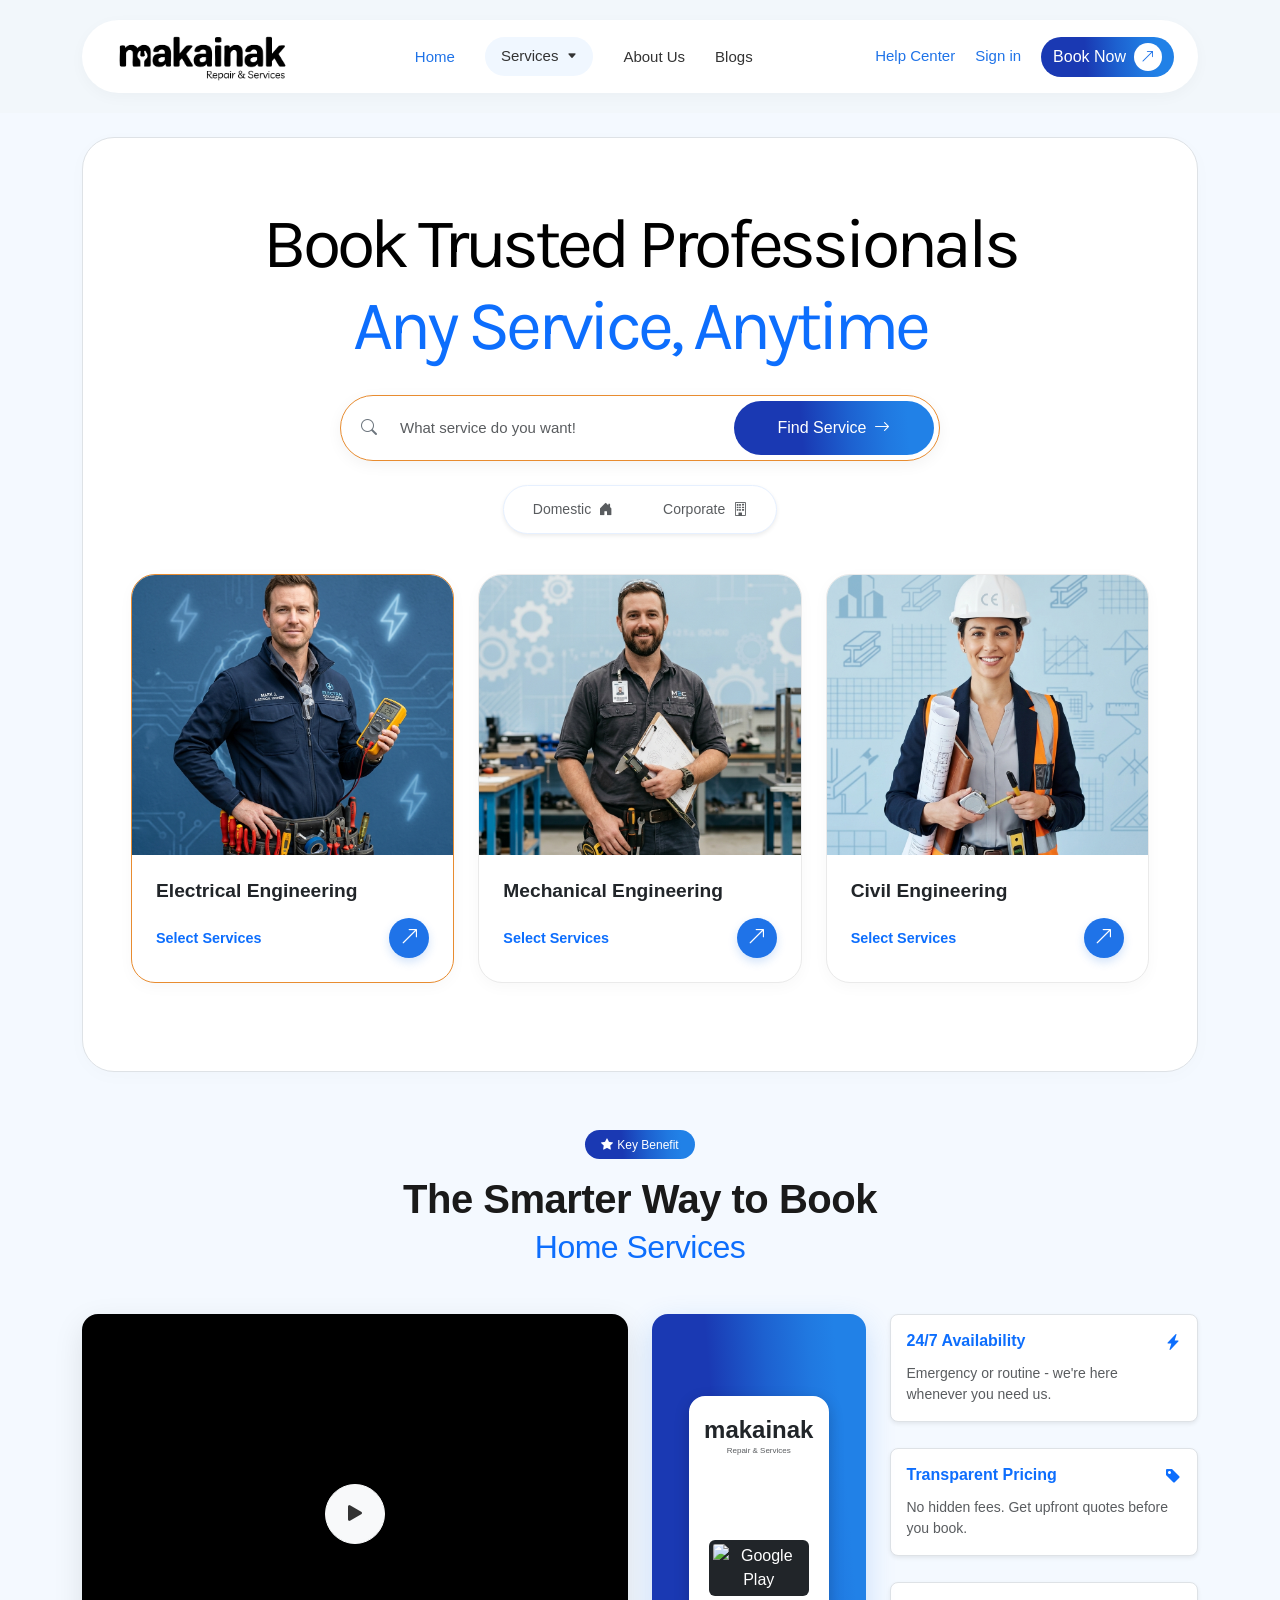
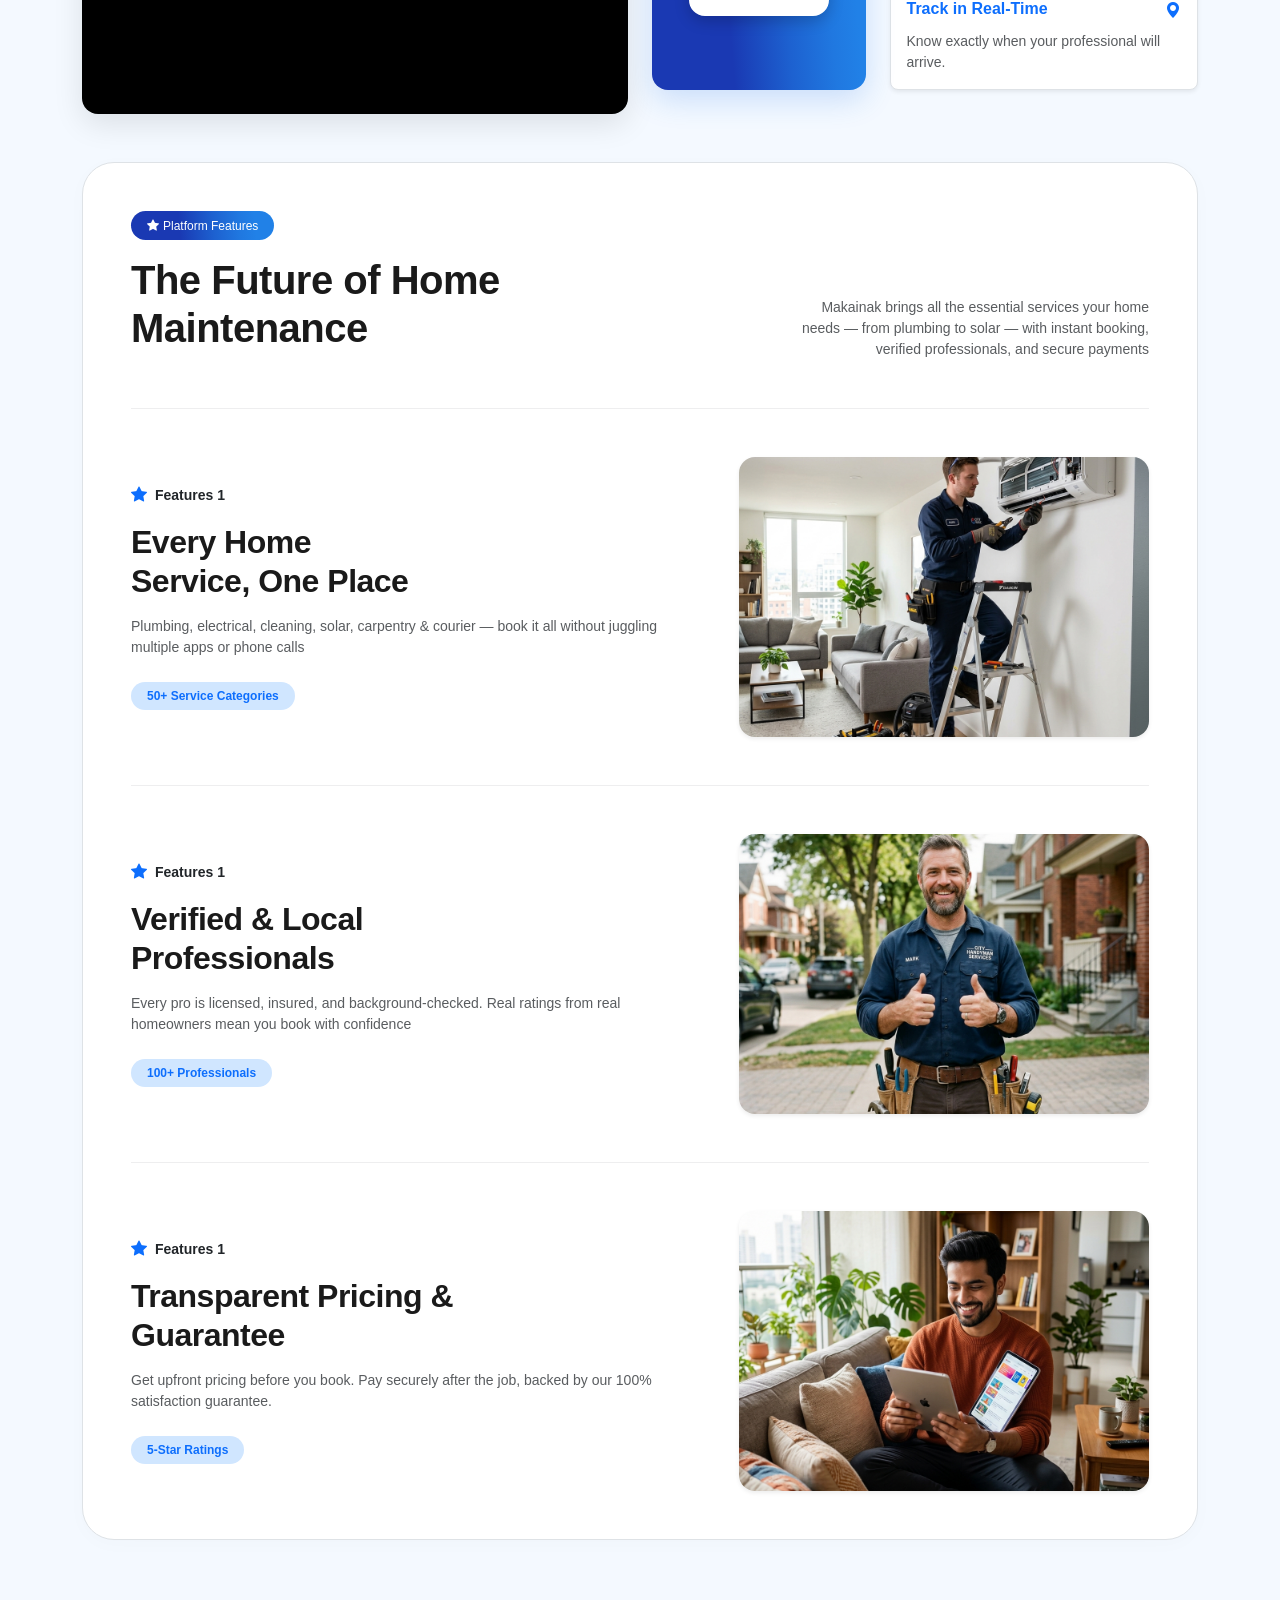
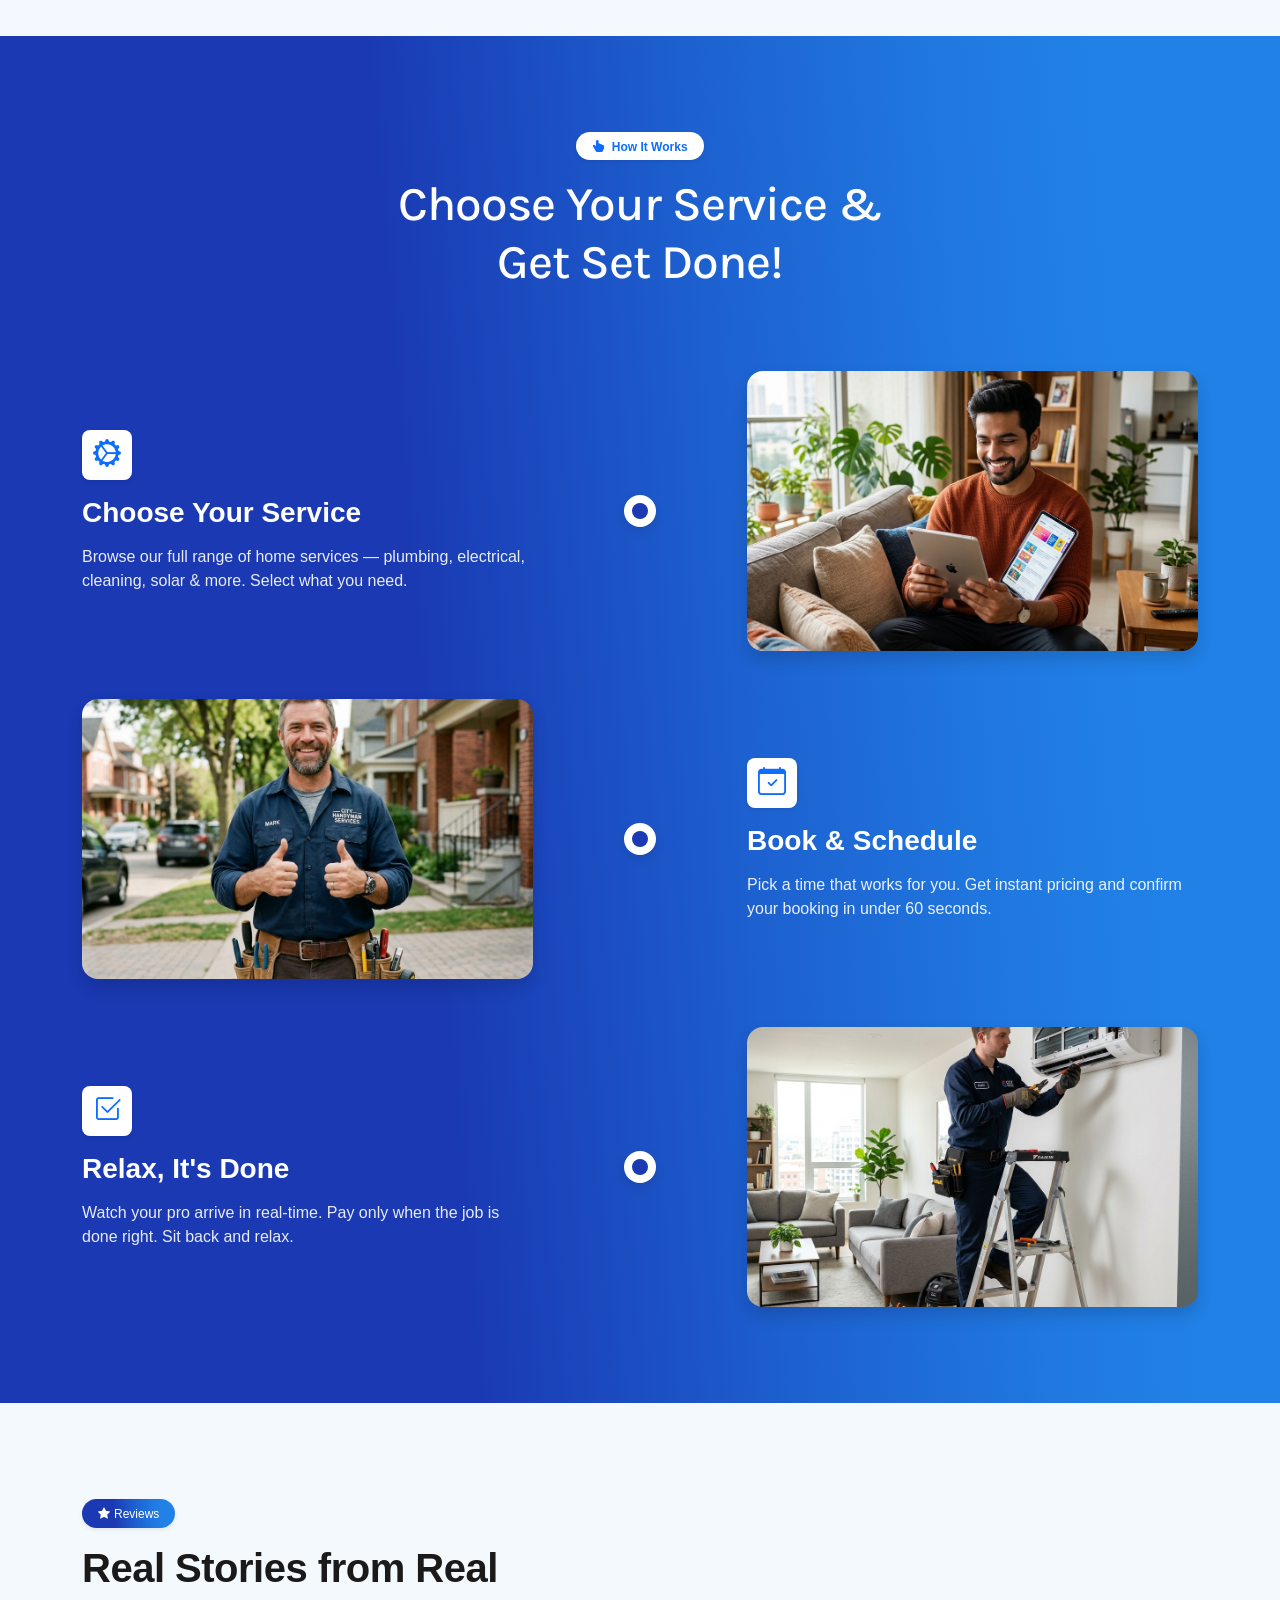
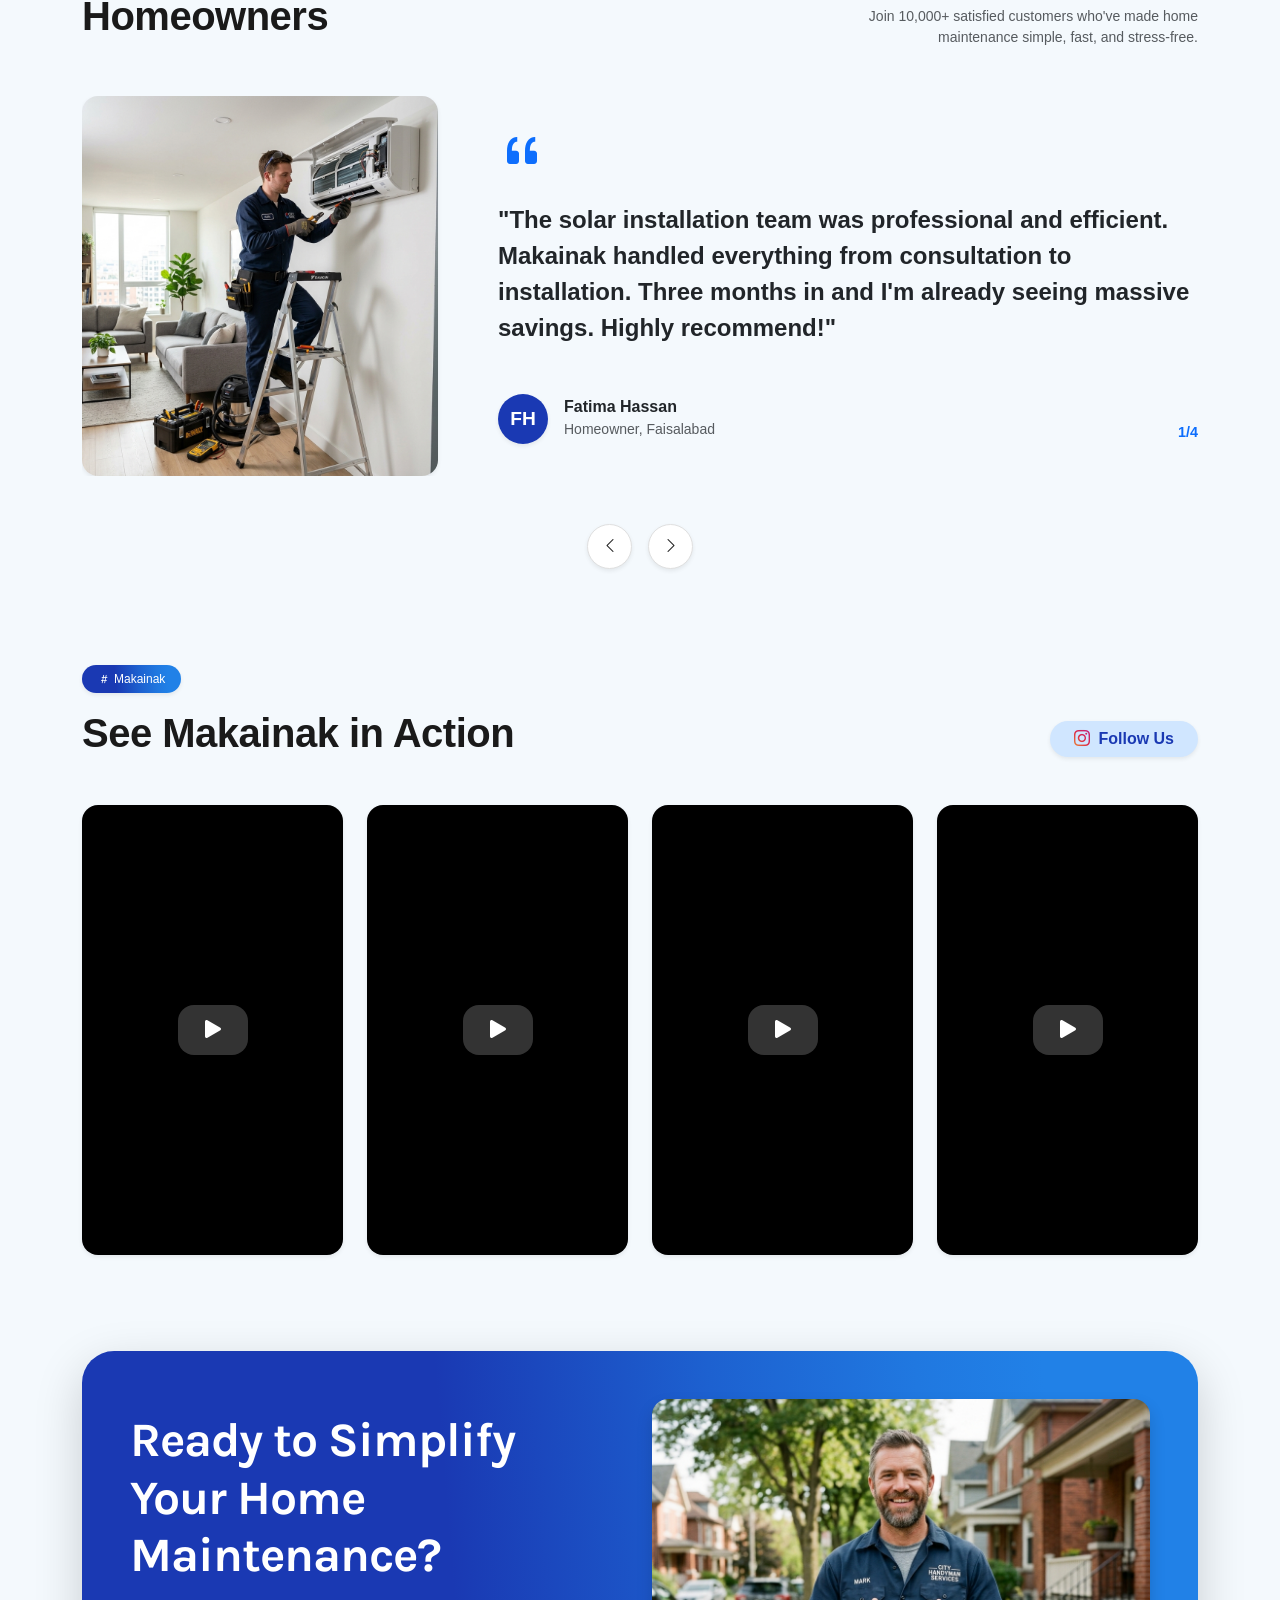
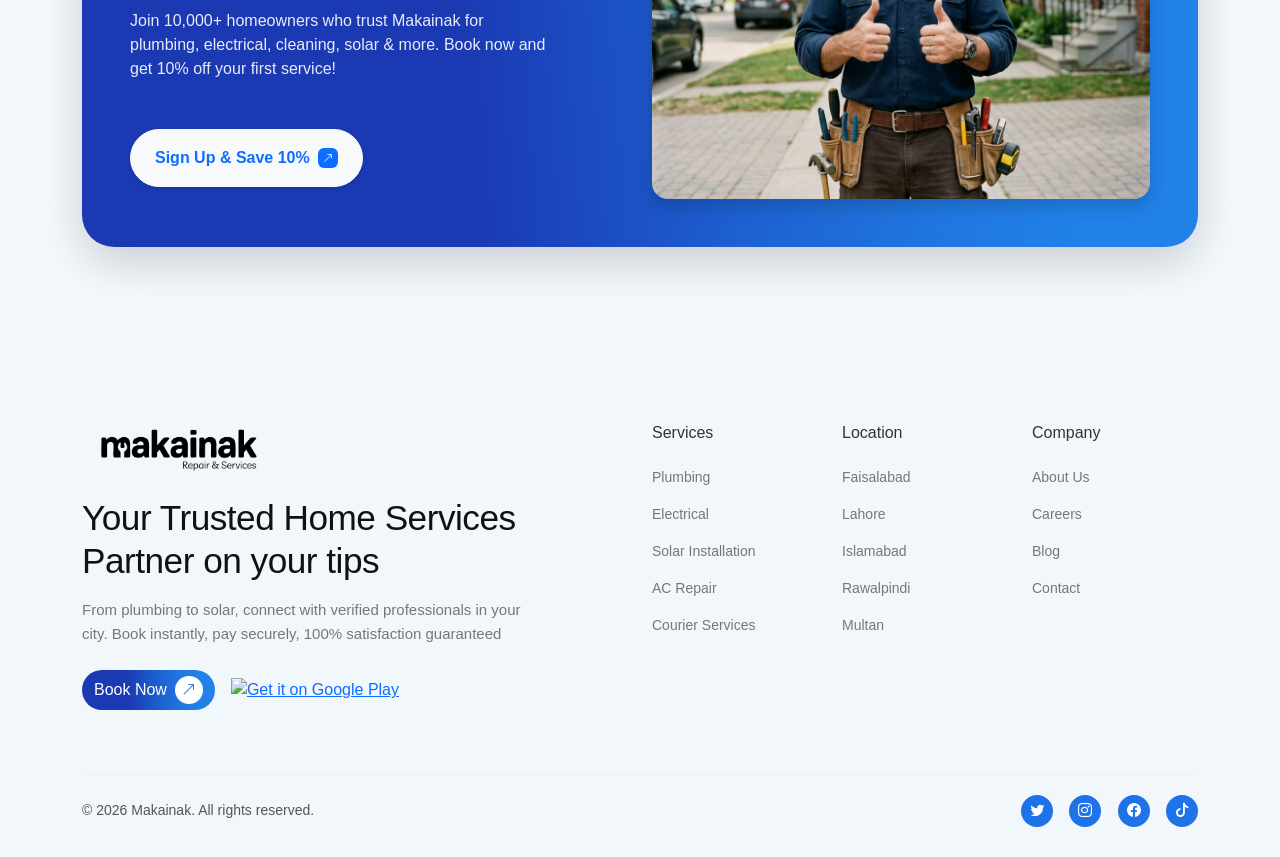
==== index.html @ 915575e0 "services pop added" ====
<!DOCTYPE html>
<html lang="en">

<head>
  <meta charset="UTF-8">
  <meta name="viewport" content="width=device-width, initial-scale=1">
  <title>Responsive Footer</title>

  <!-- Bootstrap CSS -->
  <link href="https://cdn.jsdelivr.net/npm/bootstrap@5.3.0/dist/css/bootstrap.min.css" rel="stylesheet">

  <!-- Custom CSS -->
  <link rel="stylesheet" href="assets/css/main.css">

  <!-- Google Fonts -->
  <link rel="preconnect" href="https://fonts.googleapis.com">
  <link rel="preconnect" href="https://fonts.gstatic.com" crossorigin>
  <link href="https://fonts.googleapis.com/css2?family=Karla:wght@400;500;600;700&display=swap" rel="stylesheet">
</head>

<body>

  <!-- Mobile Drawer Overlay -->
  <div class="drawer-overlay"></div>

  <!-- Login Modal -->
  <div class="modal-overlay" id="loginModal">
    <div class="auth-modal">
      <button class="modal-close"><i class="bi bi-x"></i></button>
      <div class="text-center">
        <h2 class="modal-title">Welcome back</h2>
        <p class="modal-subtitle">Sign in to manage your bookings and saved pros.</p>
        
        <button class="google-btn">
          <img src="https://www.google.com/favicon.ico" alt="Google">
          Continue with Google
        </button>

        <div class="auth-divider">or</div>

        <form>
          <div class="input-group-custom">
            <i class="bi bi-envelope"></i>
            <input type="email" class="form-control rounded-pill" placeholder="Email address">
          </div>
          <div class="input-group-custom">
            <i class="bi bi-lock"></i>
            <input type="password" class="form-control rounded-pill" placeholder="Password">
          </div>
          
          <a href="#" class="forgot-link">Forgot password?</a>

          <button type="submit" class="btn-signin">
            Sign in <i class="bi bi-arrow-right-circle-fill"></i>
          </button>
        </form>

        <div class="auth-footer">
          Don't have an account? <a href="#" class="switch-to-signup">Sign up</a>
        </div>
      </div>
    </div>
  </div>

  <!-- Signup Modal -->
  <div class="modal-overlay" id="signupModal">
    <div class="auth-modal">
      <button class="modal-close"><i class="bi bi-x"></i></button>
      <div class="text-center">
        <h2 class="modal-title">Create your account</h2>
        <p class="modal-subtitle">Join Makainak and book trusted local pros in seconds.</p>
        
        <button class="google-btn">
          <img src="https://www.google.com/favicon.ico" alt="Google">
          Continue with Google
        </button>

        <div class="auth-divider">or</div>

        <form>
          <div class="input-group-custom">
            <i class="bi bi-person"></i>
            <input type="text" class="form-control rounded-pill" placeholder="Full name">
          </div>
          <div class="input-group-custom">
            <i class="bi bi-envelope"></i>
            <input type="email" class="form-control rounded-pill" placeholder="Email address">
          </div>
          <div class="input-group-custom">
            <i class="bi bi-lock"></i>
            <input type="password" class="form-control rounded-pill" placeholder="Password">
          </div>

          <button type="submit" class="btn-signin">
            Create account <i class="bi bi-arrow-up-right-circle-fill"></i>
          </button>
        </form>

        <div class="auth-footer">
          Already have an account? <a href="#" class="switch-to-login">Sign in</a>
        </div>
      </div>
    </div>
  </div>

  <!-- Booking Selection Modal -->
  <div class="modal-overlay" id="bookingModal">
    <div class="booking-modal-container">
      <button class="modal-close"><i class="bi bi-x"></i></button>
      
      <!-- Dynamic Content Container -->
      <div id="modalContent">
        <!-- View 1: Category Selection -->
        <div id="categoryView">
          <!-- Category Tabs -->
          <div class="booking-tabs-wrapper mb-4">
            <div class="booking-tabs">
              <button class="tab-btn active" data-category="electrical">Electrical Engineering</button>
              <button class="tab-btn" data-category="mechanical">Mechanical Engineering</button>
              <button class="tab-btn" data-category="civil">Civil Engineering</button>
            </div>
          </div>

          <!-- Service Grid -->
          <div class="row g-4 booking-service-grid">
            <!-- Electrical Services (Default) -->
            <div class="col-lg-4 col-md-6">
              <div class="booking-service-card rounded-4 p-3 border show-details" data-service="ac-service">
                <div class="row align-items-center">
                  <div class="col-4">
                    <img src="assets/images/feature_ac_repair.png" alt="Service" class="img-fluid rounded-3">
                  </div>
                  <div class="col-8">
                    <h6 class="fw-bold mb-1">AC Service</h6>
                    <p class="text-muted mb-2" style="font-size: 10px;">Full AC maintenance & repair</p>
                    <span class="view-service-link">View Services <i class="bi bi-arrow-up-right-square-fill ms-1"></i></span>
                  </div>
                </div>
              </div>
            </div>
            <div class="col-lg-4 col-md-6">
              <div class="booking-service-card rounded-4 p-3 border show-details" data-service="electrical-wiring">
                <div class="row align-items-center">
                  <div class="col-4">
                    <img src="assets/images/feature_professional.png" alt="Service" class="img-fluid rounded-3">
                  </div>
                  <div class="col-8">
                    <h6 class="fw-bold mb-1">Electrical Wiring</h6>
                    <p class="text-muted mb-2" style="font-size: 10px;">Wiring & circuit solutions</p>
                    <span class="view-service-link">View Services <i class="bi bi-arrow-up-right-square-fill ms-1"></i></span>
                  </div>
                </div>
              </div>
            </div>
          </div>
        </div>

        <!-- View 2: Detailed Services (Hidden by default) -->
        <div id="servicesDetailView" class="d-none">
          <button class="back-btn mb-4"><i class="bi bi-arrow-left me-2"></i> Back</button>
          <div class="text-center mb-5">
            <span class="badge bg-light text-primary rounded-pill px-3 py-2 mb-2 sub-cat-badge">AC Services</span>
            <h2 class="fw-bold display-6 service-main-title">AC General Service</h2>
          </div>
          <div class="row g-4" id="detailedServiceGrid">
            <!-- Populated by JS -->
          </div>
        </div>
      </div>
    </div>
  </div>

  <!-- Mobile Drawer -->
  <div class="mobile-drawer">
    <button class="drawer-close" id="closeDrawer"><i class="bi bi-x"></i></button>
    <ul class="mobile-nav-links">
      <li><a href="index.html" class="active">Home</a></li>
      <li class="mobile-dropdown">
        <a href="#" class="mobile-dropdown-toggle">Services <i class="bi bi-caret-down-fill ms-1"
            style="font-size: 10px;"></i></a>
        <ul class="mobile-dropdown-menu">
          <!-- Civil -->
          <li class="mobile-submenu">
            <a href="#" class="mobile-submenu-toggle">Civil <i class="bi bi-caret-down-fill ms-1"
                style="font-size: 10px;"></i></a>
            <ul class="mobile-sub-menu">
              <li class="mobile-submenu">
                <a href="#" class="mobile-submenu-toggle">Domestic <i class="bi bi-caret-down-fill ms-1"
                    style="font-size: 10px;"></i></a>
                <ul class="mobile-sub-menu">
                  <li><a href="services-detail.html">Home Construction</a></li>
                </ul>
              </li>
              <li class="mobile-submenu">
                <a href="#" class="mobile-submenu-toggle">Corporate <i class="bi bi-caret-down-fill ms-1"
                    style="font-size: 10px;"></i></a>
                <ul class="mobile-sub-menu">
                  <li><a href="services-detail.html">Office Buildout</a></li>
                </ul>
              </li>
            </ul>
          </li>
          <!-- Electrical -->
          <li class="mobile-submenu">
            <a href="#" class="mobile-submenu-toggle">Electrical <i class="bi bi-caret-down-fill ms-1"
                style="font-size: 10px;"></i></a>
            <ul class="mobile-sub-menu">
              <li class="mobile-submenu">
                <a href="#" class="mobile-submenu-toggle">Domestic <i class="bi bi-caret-down-fill ms-1"
                    style="font-size: 10px;"></i></a>
                <ul class="mobile-sub-menu">
                  <li><a href="services-detail.html">Home Wiring</a></li>
                </ul>
              </li>
            </ul>
          </li>
        </ul>
      </li>
      <li><a href="about.html">About Us</a></li>
      <li><a href="blog.html">Blogs</a></li>
    </ul>
    <div class="mobile-actions">
      <a href="contact.html" class="help-center-link">Help Center</a>
      <a href="#" class="sign-in-link">Sign in</a>
      <button class="btn booknow mt-3">Book Now <span class="book-icon ms-2"><i
            class="bi bi-arrow-up-right"></i></span></button>
    </div>
  </div>

  <!-- Header Section -->
  <header class="header-wrapper">
    <div class="container">
      <div class="navbar-pill">
        <!-- Logo -->
        <a href="index.html" class="logo">
          <img src="assets/images/logo.png" alt="makainak" class="logo-img">
        </a>

        <!-- Desktop Center Navigation -->
        <ul class="nav-links">
          <li><a href="index.html" class="active">Home</a></li>
          <li class="services-dropdown">
            <a href="#">Services <i class="bi bi-caret-down-fill ms-1" style="font-size: 10px;"></i></a>
            <ul class="desktop-dropdown-menu">
              <!-- Level 2: Civil -->
              <li class="desktop-dropdown-submenu">
                <a href="#">Civil <i class="bi bi-chevron-right ms-auto"
                    style="font-size: 10px; float: right; margin-top: 5px;"></i></a>
                <ul class="desktop-sub-menu">
                  <!-- Level 3: Domestic -->
                  <li class="desktop-dropdown-submenu">
                    <a href="#">Domestic <i class="bi bi-chevron-right ms-auto"
                        style="font-size: 10px; float: right; margin-top: 5px;"></i></a>
                    <ul class="desktop-sub-menu">
                      <li><a href="services-detail.html">Home Construction</a></li>
                      <li><a href="services-detail.html">Interior Renovation</a></li>
                    </ul>
                  </li>
                  <!-- Level 3: Corporate -->
                  <li class="desktop-dropdown-submenu">
                    <a href="#">Corporate <i class="bi bi-chevron-right ms-auto"
                        style="font-size: 10px; float: right; margin-top: 5px;"></i></a>
                    <ul class="desktop-sub-menu">
                      <li><a href="services-detail.html">Office Buildout</a></li>
                      <li><a href="services-detail.html">Commercial Design</a></li>
                    </ul>
                  </li>
                </ul>
              </li>
              <!-- Level 2: Electrical -->
              <li class="desktop-dropdown-submenu">
                <a href="#">Electrical <i class="bi bi-chevron-right ms-auto"
                    style="font-size: 10px; float: right; margin-top: 5px;"></i></a>
                <ul class="desktop-sub-menu">
                  <!-- Level 3: Domestic -->
                  <li class="desktop-dropdown-submenu">
                    <a href="#">Domestic <i class="bi bi-chevron-right ms-auto"
                        style="font-size: 10px; float: right; margin-top: 5px;"></i></a>
                    <ul class="desktop-sub-menu">
                      <li><a href="services-detail.html">Home Wiring</a></li>
                      <li><a href="services-detail.html">Appliance Install</a></li>
                    </ul>
                  </li>
                  <!-- Level 3: Corporate -->
                  <li class="desktop-dropdown-submenu">
                    <a href="#">Corporate <i class="bi bi-chevron-right ms-auto"
                        style="font-size: 10px; float: right; margin-top: 5px;"></i></a>
                    <ul class="desktop-sub-menu">
                      <li><a href="services-detail.html">Industrial Wiring</a></li>
                      <li><a href="services-detail.html">Server Room Power</a></li>
                    </ul>
                  </li>
                </ul>
              </li>
              <!-- Level 2: Mechanical -->
              <li class="desktop-dropdown-submenu">
                <a href="#">Mechanical <i class="bi bi-chevron-right ms-auto"
                    style="font-size: 10px; float: right; margin-top: 5px;"></i></a>
                <ul class="desktop-sub-menu">
                  <!-- Level 3: Domestic -->
                  <li class="desktop-dropdown-submenu">
                    <a href="#">Domestic <i class="bi bi-chevron-right ms-auto"
                        style="font-size: 10px; float: right; margin-top: 5px;"></i></a>
                    <ul class="desktop-sub-menu">
                      <li><a href="services-detail.html">AC Maintenance</a></li>
                      <li><a href="services-detail.html">Home Plumbing</a></li>
                    </ul>
                  </li>
                  <!-- Level 3: Corporate -->
                  <li class="desktop-dropdown-submenu">
                    <a href="#">Corporate <i class="bi bi-chevron-right ms-auto"
                        style="font-size: 10px; float: right; margin-top: 5px;"></i></a>
                    <ul class="desktop-sub-menu">
                      <li><a href="services-detail.html">Central HVAC</a></li>
                      <li><a href="services-detail.html">Industrial Plumbing</a></li>
                    </ul>
                  </li>
                </ul>
              </li>
            </ul>
          </li>
          <li><a href="about.html">About Us</a></li>
          <li><a href="blog.html">Blogs</a></li>
        </ul>

        <!-- Desktop Right Actions -->
        <div class="nav-actions">
          <a href="contact.html" class="help-center-link">Help Center</a>
          <a href="#" class="sign-in-link">Sign in</a>
          <button class="btn booknow">Book Now <span class="book-icon ms-2"><i
                class="bi bi-arrow-up-right"></i></span></button>
        </div>

        <!-- Mobile Hamburger Button -->
        <button class="hamburger-btn" id="hamburgerBtn">
          <i class="bi bi-list"></i>
        </button>
      </div>
    </div>
  </header>

  <!-- Main Content Container -->
  <div class="container mt-4 mb-5">
    <div class="bg-white rounded-5 p-4 p-md-5 border" style="box-shadow: 0 4px 20px rgba(0,0,0,0.02);">

      <!-- Hero Section -->
      <section class="hero-section text-center">
        <h1 class="hero-heading">Book Trusted Professionals</h1>
        <h2 class="hero-subheading text-primary">Any Service, Anytime</h2>

        <!-- Search Bar -->
        <div class="search-bar-wrapper mx-auto mt-4">
          <div class="input-group search-bar">
            <span class="input-group-text bg-white border-0"><i class="bi bi-search"></i></span>
            <input type="text" class="form-control border-0 shadow-none" placeholder="What service do you want!">
            <button class="btn btn-primary rounded-pill px-4" type="button">Find Service <i
                class="bi bi-arrow-right ms-2"></i></button>
          </div>
        </div>

        <!-- Toggle Buttons -->
        <div class="toggle-wrapper mt-4 d-flex flex-column align-items-center">
          <div class="toggle-group d-flex p-1 rounded-pill bg-white shadow-sm" id="typeToggle">
            <button class="btn btn-toggle toggle-option rounded-pill px-4 py-2 text-muted" data-target="domestic">Domestic
              <i class="bi bi-house-door-fill ms-1"></i></button>
            <button class="btn btn-toggle toggle-option rounded-pill px-4 py-2 text-muted"
              data-target="corporate">Corporate <i class="bi bi-building ms-1"></i></button>
          </div>
          <p id="toggleError" class="text-danger fw-bold mt-2 d-none blink-animation">Please select either Domestic or Corporate to continue.</p>
        </div>
      </section>

      <!-- Services Section -->
      <section class="services-section">
        <div class="row g-4 justify-content-center">
          <!-- Card 1 -->
          <div class="col-lg-4 col-md-6 col-12">
            <div class="service-card active-card open-booking" data-target="electrical">
              <div class="service-image-wrapper">
                <img src="assets/images/electrical_engineering.png" alt="Electrical Engineering"
                  class="img-fluid w-100">
              </div>
              <div class="service-content p-4">
                <h4 class="mb-3 fw-bold" style="font-size: 1.2rem;">Electrical Engineering</h4>
                <div class="d-flex justify-content-between align-items-center">
                   <span class="text-primary fw-bold" style="font-size: 0.9rem;">Select Services</span>
                   <a href="#" class="btn-hero-arrow open-booking" data-target="electrical"><i class="bi bi-arrow-up-right"></i></a>
                </div>
              </div>
            </div>
          </div>
          <!-- Card 2 -->
          <div class="col-lg-4 col-md-6 col-12">
            <div class="service-card open-booking" data-target="mechanical">
              <div class="service-image-wrapper">
                <img src="assets/images/mechanical_engineering.png" alt="Mechanical Engineering"
                  class="img-fluid w-100">
              </div>
              <div class="service-content p-4">
                <h4 class="mb-3 fw-bold" style="font-size: 1.2rem;">Mechanical Engineering</h4>
                <div class="d-flex justify-content-between align-items-center">
                   <span class="text-primary fw-bold" style="font-size: 0.9rem;">Select Services</span>
                   <a href="#" class="btn-hero-arrow open-booking" data-target="mechanical"><i class="bi bi-arrow-up-right"></i></a>
                </div>
              </div>
            </div>
          </div>
          <!-- Card 3 -->
          <div class="col-lg-4 col-md-6 col-12">
            <div class="service-card open-booking" data-target="civil">
              <div class="service-image-wrapper">
                <img src="assets/images/civil_engineering.png" alt="Civil Engineering" class="img-fluid w-100">
              </div>
              <div class="service-content p-4">
                <h4 class="mb-3 fw-bold" style="font-size: 1.2rem;">Civil Engineering</h4>
                <div class="d-flex justify-content-between align-items-center">
                   <span class="text-primary fw-bold" style="font-size: 0.9rem;">Select Services</span>
                   <a href="#" class="btn-hero-arrow open-booking" data-target="civil"><i class="bi bi-arrow-up-right"></i></a>
                </div>
              </div>
            </div>
          </div>
        </div>
      </section>

    </div>
  </div>

  <!-- Benefits Section -->
  <section class="benefits-section pb-5">
    <div class="container">
      <div class="text-center mb-5">
        <span class="badge bg-primary rounded-pill px-3 py-2 mb-3"><i class="bi bi-star-fill me-1"></i> Key
          Benefit</span>
        <h2 class="benefits-heading">The Smarter Way to Book</h2>
        <h3 class="benefits-subheading text-primary">Home Services</h3>
      </div>

      <div class="row g-4 align-items-stretch">
        <!-- Video Placeholder -->
        <div class="col-lg-6 col-12">
          <div class="video-placeholder rounded-4 h-100 d-flex justify-content-center align-items-center bg-black">
            <button class="btn btn-light rounded-circle play-btn" style="width: 60px; height: 60px;">
              <i class="bi bi-play-fill fs-3"></i>
            </button>
          </div>
        </div>

        <!-- App & Features -->
        <div class="col-lg-6 col-12">
          <div class="row g-4 h-100">
            <!-- App Download Card -->
            <div class="col-md-5 col-12">
              <div
                class="app-card rounded-4 p-4 text-center h-100 d-flex flex-column justify-content-center position-relative overflow-hidden bg-primary text-white">
                <div
                  class="phone-mockup bg-white rounded-4 p-3 mx-auto mt-2 d-flex flex-column align-items-center justify-content-center"
                  style="width: 140px; height: 220px; border: 4px solid #fff; border-radius: 20px;">
                  <h4 class="text-dark fw-bold mb-0">makainak</h4>
                  <p class="text-muted" style="font-size: 8px;">Repair & Services</p>
                  <div class="mt-auto w-100">
                    <img src="https://upload.wikimedia.org/wikipedia/commons/7/78/Google_Play_Store_badge_EN.svg"
                      alt="Google Play" class="img-fluid bg-dark p-1 rounded">
                  </div>
                </div>
              </div>
            </div>
            <!-- Features List -->
            <div class="col-md-7 col-12">
              <div class="features-list d-flex flex-column gap-3 h-100 justify-content-between">
                <!-- Feature Item 1 -->
                <div class="feature-item p-3 bg-white rounded-3 shadow-sm border">
                  <div class="d-flex justify-content-between align-items-start mb-2">
                    <h6 class="fw-bold text-primary mb-0">24/7 Availability</h6>
                    <i class="bi bi-lightning-charge-fill text-primary"></i>
                  </div>
                  <p class="text-muted mb-0 small">Emergency or routine - we're here whenever you need us.</p>
                </div>
                <!-- Feature Item 2 -->
                <div class="feature-item p-3 bg-white rounded-3 shadow-sm border">
                  <div class="d-flex justify-content-between align-items-start mb-2">
                    <h6 class="fw-bold text-primary mb-0">Transparent Pricing</h6>
                    <i class="bi bi-tag-fill text-primary"></i>
                  </div>
                  <p class="text-muted mb-0 small">No hidden fees. Get upfront quotes before you book.</p>
                </div>
                <!-- Feature Item 3 -->
                <div class="feature-item p-3 bg-white rounded-3 shadow-sm border">
                  <div class="d-flex justify-content-between align-items-start mb-2">
                    <h6 class="fw-bold text-primary mb-0">Track in Real-Time</h6>
                    <i class="bi bi-geo-alt-fill text-primary"></i>
                  </div>
                  <p class="text-muted mb-0 small">Know exactly when your professional will arrive.</p>
                </div>
              </div>
            </div>
          </div>
        </div>
      </div>
    </div>
  </section>

  <!-- Platform Features Section -->
  <section class="platform-features-section pb-5">
    <div class="container">
      <div class="bg-white rounded-5 p-4 p-md-5 border" style="box-shadow: 0 4px 20px rgba(0,0,0,0.02);">

        <!-- Section Header -->
        <div class="row mb-5 align-items-end">
          <div class="col-lg-7">
            <span class="badge bg-primary rounded-pill px-3 py-2 mb-3"><i class="bi bi-star-fill me-1"></i> Platform
              Features</span>
            <h2 class="platform-heading">The Future of Home<br>Maintenance</h2>
          </div>
          <div class="col-lg-5 text-lg-end mt-3 mt-lg-0">
            <p class="text-muted small mb-0 ms-lg-auto text-lg-end text-start" style="max-width: 350px;">Makainak brings
              all the essential services your home needs — from plumbing to solar — with instant booking, verified
              professionals, and secure payments</p>
          </div>
        </div>

        <hr class="mb-5 text-muted" style="opacity: 0.1;">

        <!-- Feature Block 1 -->
        <div class="row align-items-center mb-5 feature-block">
          <div class="col-lg-7 mb-4 mb-lg-0 pe-lg-5">
            <div class="d-flex align-items-center mb-3">
              <i class="bi bi-star-fill text-primary me-2"></i>
              <span class="fw-bold small">Features 1</span>
            </div>
            <h3 class="feature-title mb-3">Every Home<br>Service, One Place</h3>
            <p class="text-muted small mb-4">Plumbing, electrical, cleaning, solar, carpentry & courier — book it all
              without juggling multiple apps or phone calls</p>
            <span class="badge bg-info text-primary rounded-pill px-3 py-2"
              style="background-color: #d0e6ff !important;">50+ Service Categories</span>
          </div>
          <div class="col-lg-5">
            <img src="assets/images/feature_ac_repair.png" alt="AC Repair"
              class="img-fluid rounded-4 w-100 object-fit-cover shadow-sm" style="height: 280px;">
          </div>
        </div>

        <hr class="mb-5 text-muted" style="opacity: 0.1;">

        <!-- Feature Block 2 -->
        <div class="row align-items-center mb-5 feature-block">
          <div class="col-lg-7 mb-4 mb-lg-0 pe-lg-5">
            <div class="d-flex align-items-center mb-3">
              <i class="bi bi-star-fill text-primary me-2"></i>
              <span class="fw-bold small">Features 1</span>
            </div>
            <h3 class="feature-title mb-3">Verified & Local<br>Professionals</h3>
            <p class="text-muted small mb-4">Every pro is licensed, insured, and background-checked. Real ratings from
              real homeowners mean you book with confidence</p>
            <span class="badge bg-info text-primary rounded-pill px-3 py-2"
              style="background-color: #d0e6ff !important;">100+ Professionals</span>
          </div>
          <div class="col-lg-5">
            <img src="assets/images/feature_professional.png" alt="Local Professionals"
              class="img-fluid rounded-4 w-100 object-fit-cover shadow-sm" style="height: 280px;">
          </div>
        </div>

        <hr class="mb-5 text-muted" style="opacity: 0.1;">

        <!-- Feature Block 3 -->
        <div class="row align-items-center feature-block">
          <div class="col-lg-7 mb-4 mb-lg-0 pe-lg-5">
            <div class="d-flex align-items-center mb-3">
              <i class="bi bi-star-fill text-primary me-2"></i>
              <span class="fw-bold small">Features 1</span>
            </div>
            <h3 class="feature-title mb-3">Transparent Pricing &<br>Guarantee</h3>
            <p class="text-muted small mb-4">Get upfront pricing before you book. Pay securely after the job, backed by
              our 100% satisfaction guarantee.</p>
            <span class="badge bg-info text-primary rounded-pill px-3 py-2"
              style="background-color: #d0e6ff !important;">5-Star Ratings</span>
          </div>
          <div class="col-lg-5">
            <img src="assets/images/feature_tablet.png" alt="Transparent Pricing"
              class="img-fluid rounded-4 w-100 object-fit-cover shadow-sm" style="height: 280px;">
          </div>
        </div>

      </div>
    </div>
  </section>

  <!-- How It Works Section -->
  <section class="how-it-works-section text-white py-5 mt-5">
    <div class="container py-5">

      <!-- Section Header -->
      <div class="text-center mb-5 pb-4">
        <span class="badge bg-white text-primary rounded-pill px-3 py-2 mb-3 shadow-sm"><i
            class="bi bi-hand-index-thumb-fill me-1"></i> How It Works</span>
        <h2 class="how-it-works-heading">Choose Your Service &<br>Get Set Done!</h2>
      </div>

      <div class="timeline-container position-relative">

        <!-- Step 1 -->
        <div class="row align-items-center mb-5 step-row position-relative">
          <div class="col-md-5 text-md-start text-center mb-4 mb-md-0">
            <div
              class="step-icon mb-3 bg-white rounded-3 p-2 d-inline-flex align-items-center justify-content-center text-primary fs-3 shadow-sm"
              style="width: 50px; height: 50px;">
              <i class="bi bi-gear-wide-connected"></i>
            </div>
            <h3 class="step-title fw-bold mb-3">Choose Your Service</h3>
            <p class="step-desc mb-0" style="opacity: 0.9;">Browse our full range of home services — plumbing,
              electrical, cleaning, solar & more. Select what you need.</p>
          </div>
          <!-- Timeline point (desktop only) -->
          <div class="col-md-2 d-none d-md-flex justify-content-center align-items-center position-relative">
            <div
              class="timeline-circle bg-white rounded-circle position-relative z-1 d-flex justify-content-center align-items-center">
              <div class="timeline-dot rounded-circle bg-primary w-100 h-100"></div>
            </div>
          </div>
          <div class="col-md-5">
            <img src="assets/images/feature_tablet.png" alt="Choose Service" class="img-fluid rounded-4 w-100 shadow"
              style="object-fit: cover; height: 280px;">
          </div>
        </div>

        <!-- Step 2 -->
        <div class="row align-items-center mb-5 step-row position-relative flex-column-reverse flex-md-row">
          <div class="col-md-5 mt-4 mt-md-0">
            <img src="assets/images/feature_professional.png" alt="Book and Schedule"
              class="img-fluid rounded-4 w-100 shadow" style="object-fit: cover; height: 280px;">
          </div>
          <!-- Timeline point (desktop only) -->
          <div class="col-md-2 d-none d-md-flex justify-content-center align-items-center position-relative">
            <div
              class="timeline-circle bg-white rounded-circle position-relative z-1 d-flex justify-content-center align-items-center">
              <div class="timeline-dot rounded-circle bg-primary w-100 h-100"></div>
            </div>
          </div>
          <div class="col-md-5 text-md-start text-center">
            <div
              class="step-icon mb-3 bg-white rounded-3 p-2 d-inline-flex align-items-center justify-content-center text-primary fs-3 shadow-sm"
              style="width: 50px; height: 50px;">
              <i class="bi bi-calendar-check"></i>
            </div>
            <h3 class="step-title fw-bold mb-3">Book & Schedule</h3>
            <p class="step-desc mb-0" style="opacity: 0.9;">Pick a time that works for you. Get instant pricing and
              confirm your booking in under 60 seconds.</p>
          </div>
        </div>

        <!-- Step 3 -->
        <div class="row align-items-center step-row position-relative">
          <div class="col-md-5 text-md-start text-center mb-4 mb-md-0">
            <div
              class="step-icon mb-3 bg-white rounded-3 p-2 d-inline-flex align-items-center justify-content-center text-primary fs-3 shadow-sm"
              style="width: 50px; height: 50px;">
              <i class="bi bi-check2-square"></i>
            </div>
            <h3 class="step-title fw-bold mb-3">Relax, It's Done</h3>
            <p class="step-desc mb-0" style="opacity: 0.9;">Watch your pro arrive in real-time. Pay only when the job is
              done right. Sit back and relax.</p>
          </div>
          <!-- Timeline point (desktop only) -->
          <div class="col-md-2 d-none d-md-flex justify-content-center align-items-center position-relative">
            <div
              class="timeline-circle bg-white rounded-circle position-relative z-1 d-flex justify-content-center align-items-center">
              <div class="timeline-dot rounded-circle bg-primary w-100 h-100"></div>
            </div>
          </div>
          <div class="col-md-5">
            <img src="assets/images/feature_ac_repair.png" alt="Relax" class="img-fluid rounded-4 w-100 shadow"
              style="object-fit: cover; height: 280px;">
          </div>
        </div>

      </div>
    </div>
  </section>

  <!-- Testimonials Section -->
  <section class="testimonials-section py-5" style="background-color: #f4f9fd;">
    <div class="container py-5">

      <!-- Section Header -->
      <div class="row mb-5 align-items-end">
        <div class="col-lg-7">
          <span class="badge bg-primary rounded-pill px-3 py-2 mb-3 shadow-sm"><i class="bi bi-star-fill me-1"></i>
            Reviews</span>
          <h2 class="platform-heading">Real Stories from Real<br>Homeowners</h2>
        </div>
        <div class="col-lg-5 text-lg-end mt-3 mt-lg-0">
          <p class="text-muted small mb-0 ms-lg-auto text-lg-end text-start" style="max-width: 350px;">Join 10,000+
            satisfied customers who've made home maintenance simple, fast, and stress-free.</p>
        </div>
      </div>

      <!-- Carousel -->
      <div id="testimonialCarousel" class="carousel slide" data-bs-ride="carousel">
        <div class="carousel-inner">

          <!-- Testimonial 1 -->
          <div class="carousel-item active">
            <div class="row align-items-center">
              <div class="col-md-4 mb-4 mb-md-0">
                <img src="assets/images/feature_ac_repair.png"
                  class="img-fluid rounded-4 w-100 object-fit-cover shadow-sm" style="height: 380px;" alt="Testimonial">
              </div>
              <div class="col-md-8 ps-md-5">
                <i class="bi bi-quote text-primary" style="font-size: 3rem; line-height: 1;"></i>
                <h4 class="fw-bold my-4 lh-base">"The solar installation team was professional and efficient. Makainak
                  handled everything from consultation to installation. Three months in and I'm already seeing massive
                  savings. Highly recommend!"</h4>
                <div class="d-flex justify-content-between align-items-end mt-5">
                  <div class="d-flex align-items-center">
                    <div
                      class="avatar-circle rounded-circle text-white d-flex align-items-center justify-content-center me-3 shadow-sm"
                      style="width: 50px; height: 50px; font-weight: bold; font-size: 1.2rem; background-color: #1A39B3;">
                      FH</div>
                    <div>
                      <h6 class="mb-0 fw-bold">Fatima Hassan</h6>
                      <small class="text-muted">Homeowner, Faisalabad</small>
                    </div>
                  </div>
                  <div class="text-primary fw-bold" style="font-size: 0.9rem;">1/4</div>
                </div>
              </div>
            </div>
          </div>

          <!-- Testimonial 2 -->
          <div class="carousel-item">
            <div class="row align-items-center">
              <div class="col-md-4 mb-4 mb-md-0">
                <img src="assets/images/feature_professional.png"
                  class="img-fluid rounded-4 w-100 object-fit-cover shadow-sm" style="height: 380px;" alt="Testimonial">
              </div>
              <div class="col-md-8 ps-md-5">
                <i class="bi bi-quote text-primary" style="font-size: 3rem; line-height: 1;"></i>
                <h4 class="fw-bold my-4 lh-base">"I had a plumbing emergency late at night, and I booked a professional
                  through Makainak in under a minute. The plumber arrived quickly and fixed the issue without any hidden
                  fees. Fantastic service!"</h4>
                <div class="d-flex justify-content-between align-items-end mt-5">
                  <div class="d-flex align-items-center">
                    <div
                      class="avatar-circle rounded-circle text-white d-flex align-items-center justify-content-center me-3 shadow-sm"
                      style="width: 50px; height: 50px; font-weight: bold; font-size: 1.2rem; background-color: #e88c30;">
                      AA</div>
                    <div>
                      <h6 class="mb-0 fw-bold">Ali Ahmad</h6>
                      <small class="text-muted">Homeowner, Lahore</small>
                    </div>
                  </div>
                  <div class="text-primary fw-bold" style="font-size: 0.9rem;">2/4</div>
                </div>
              </div>
            </div>
          </div>

          <!-- Testimonial 3 -->
          <div class="carousel-item">
            <div class="row align-items-center">
              <div class="col-md-4 mb-4 mb-md-0">
                <img src="assets/images/feature_tablet.png" class="img-fluid rounded-4 w-100 object-fit-cover shadow-sm"
                  style="height: 380px;" alt="Testimonial">
              </div>
              <div class="col-md-8 ps-md-5">
                <i class="bi bi-quote text-primary" style="font-size: 3rem; line-height: 1;"></i>
                <h4 class="fw-bold my-4 lh-base">"The app is incredibly easy to use. I can track the professional in
                  real-time, which gives me great peace of mind. The transparent pricing is also a huge plus. Definitely
                  my go-to for home maintenance."</h4>
                <div class="d-flex justify-content-between align-items-end mt-5">
                  <div class="d-flex align-items-center">
                    <div
                      class="avatar-circle rounded-circle text-white d-flex align-items-center justify-content-center me-3 shadow-sm"
                      style="width: 50px; height: 50px; font-weight: bold; font-size: 1.2rem; background-color: #28a745;">
                      SK</div>
                    <div>
                      <h6 class="mb-0 fw-bold">Sara Khan</h6>
                      <small class="text-muted">Homeowner, Islamabad</small>
                    </div>
                  </div>
                  <div class="text-primary fw-bold" style="font-size: 0.9rem;">3/4</div>
                </div>
              </div>
            </div>
          </div>

          <!-- Testimonial 4 -->
          <div class="carousel-item">
            <div class="row align-items-center">
              <div class="col-md-4 mb-4 mb-md-0">
                <img src="assets/images/civil_engineering.png"
                  class="img-fluid rounded-4 w-100 object-fit-cover shadow-sm" style="height: 380px;" alt="Testimonial">
              </div>
              <div class="col-md-8 ps-md-5">
                <i class="bi bi-quote text-primary" style="font-size: 3rem; line-height: 1;"></i>
                <h4 class="fw-bold my-4 lh-base">"We used Makainak for a complete home renovation project. The civil
                  engineers and workers were top-notch. The project was completed on time and exactly to our
                  specifications. A flawless experience."</h4>
                <div class="d-flex justify-content-between align-items-end mt-5">
                  <div class="d-flex align-items-center">
                    <div
                      class="avatar-circle rounded-circle text-white d-flex align-items-center justify-content-center me-3 shadow-sm"
                      style="width: 50px; height: 50px; font-weight: bold; font-size: 1.2rem; background-color: #dc3545;">
                      MR</div>
                    <div>
                      <h6 class="mb-0 fw-bold">Muhammad Rizwan</h6>
                      <small class="text-muted">Homeowner, Rawalpindi</small>
                    </div>
                  </div>
                  <div class="text-primary fw-bold" style="font-size: 0.9rem;">4/4</div>
                </div>
              </div>
            </div>
          </div>

        </div>

        <!-- Carousel Controls -->
        <div class="d-flex justify-content-center mt-5 gap-3">
          <button class="btn custom-carousel-btn shadow-sm" type="button" data-bs-target="#testimonialCarousel"
            data-bs-slide="prev">
            <i class="bi bi-chevron-left"></i>
          </button>
          <button class="btn custom-carousel-btn shadow-sm" type="button" data-bs-target="#testimonialCarousel"
            data-bs-slide="next">
            <i class="bi bi-chevron-right"></i>
          </button>
        </div>
      </div>

    </div>
  </section>

  <!-- Video Action Section -->
  <section class="action-video-section pb-5" style="background-color: #f4f9fd;">
    <div class="container pb-5">

      <!-- Section Header -->
      <div class="d-flex flex-wrap justify-content-between align-items-end mb-5">
        <div>
          <span class="badge bg-primary rounded-pill px-3 py-2 mb-3 shadow-sm"
            style="background: linear-gradient(85.26deg, #1A39B3 33.96%, #1A3CB5 35.54%, #1D61D0 57.61%, #2078E0 75.47%, #2181E7 86.51%) !important;"><i
              class="bi bi-hash me-1"></i> Makainak</span>
          <h2 class="platform-heading mb-0">See Makainak in Action</h2>
        </div>
        <div class="mt-3 mt-md-0">
          <a href="#" class="btn rounded-pill px-4 fw-bold shadow-sm d-flex align-items-center"
            style="background-color: #d0e6ff; border: none; color: #1A39B3;">
            <i class="bi bi-instagram me-2"
              style="background: -webkit-linear-gradient(45deg, #f09433 0%, #e6683c 25%, #dc2743 50%, #cc2366 75%, #bc1888 100%); -webkit-background-clip: text; -webkit-text-fill-color: transparent;"></i>
            Follow Us
          </a>
        </div>
      </div>

      <!-- Video Grid -->
      <div class="row g-4">
        <!-- Video 1 -->
        <div class="col-lg-3 col-md-6 col-12">
          <div
            class="video-card bg-black rounded-4 position-relative d-flex justify-content-center align-items-center shadow-sm"
            style="height: 450px; cursor: pointer;">
            <button class="btn border-0 rounded-4 play-btn-overlay d-flex justify-content-center align-items-center"
              style="width: 70px; height: 50px;">
              <i class="bi bi-play-fill text-white fs-2"></i>
            </button>
          </div>
        </div>
        <!-- Video 2 -->
        <div class="col-lg-3 col-md-6 col-12">
          <div
            class="video-card bg-black rounded-4 position-relative d-flex justify-content-center align-items-center shadow-sm"
            style="height: 450px; cursor: pointer;">
            <button class="btn border-0 rounded-4 play-btn-overlay d-flex justify-content-center align-items-center"
              style="width: 70px; height: 50px;">
              <i class="bi bi-play-fill text-white fs-2"></i>
            </button>
          </div>
        </div>
        <!-- Video 3 -->
        <div class="col-lg-3 col-md-6 col-12">
          <div
            class="video-card bg-black rounded-4 position-relative d-flex justify-content-center align-items-center shadow-sm"
            style="height: 450px; cursor: pointer;">
            <button class="btn border-0 rounded-4 play-btn-overlay d-flex justify-content-center align-items-center"
              style="width: 70px; height: 50px;">
              <i class="bi bi-play-fill text-white fs-2"></i>
            </button>
          </div>
        </div>
        <!-- Video 4 -->
        <div class="col-lg-3 col-md-6 col-12">
          <div
            class="video-card bg-black rounded-4 position-relative d-flex justify-content-center align-items-center shadow-sm"
            style="height: 450px; cursor: pointer;">
            <button class="btn border-0 rounded-4 play-btn-overlay d-flex justify-content-center align-items-center"
              style="width: 70px; height: 50px;">
              <i class="bi bi-play-fill text-white fs-2"></i>
            </button>
          </div>
        </div>
      </div>

    </div>
  </section>

  <!-- CTA Section -->
  <section class="cta-section pb-5" style="background-color: #f4f9fd;">
    <div class="container pb-5">
      <div class="cta-card rounded-5 p-4 p-md-5 position-relative overflow-hidden shadow-lg"
        style="background: linear-gradient(85.26deg, #1A39B3 33.96%, #1A3CB5 35.54%, #1D61D0 57.61%, #2078E0 75.47%, #2181E7 86.51%);">
        <div class="row align-items-center position-relative z-1">

          <div class="col-lg-6 text-white mb-4 mb-lg-0 pe-lg-5">
            <h2 class="cta-heading fw-bold mb-4"
              style="font-family: 'Karla', sans-serif; font-size: 3rem; line-height: 1.2; letter-spacing: -1px;">Ready
              to Simplify<br>Your Home<br>Maintenance?</h2>
            <p class="cta-desc mb-5" style="font-size: 1rem; opacity: 0.9; max-width: 90%;">Join 10,000+ homeowners who
              trust Makainak for plumbing, electrical, cleaning, solar & more. Book now and get 10% off your first
              service!</p>
            <button
              class="btn btn-light rounded-pill px-4 py-3 text-primary fw-bold shadow-sm d-inline-flex align-items-center">
              Sign Up & Save 10%
              <span class="ms-2 bg-primary text-white rounded d-inline-flex justify-content-center align-items-center"
                style="width: 20px; height: 20px; font-size: 10px;">
                <i class="bi bi-arrow-up-right"></i>
              </span>
            </button>
          </div>

          <div class="col-lg-6">
            <img src="assets/images/feature_professional.png" alt="Makainak Professional"
              class="img-fluid rounded-4 shadow w-100 object-fit-cover" style="height: 400px;">
          </div>

        </div>
      </div>
    </div>
  </section>

  <footer class="footer-section">
    <div class="container">
      <div class="row">

        <!-- Left Content -->
        <div class="col-lg-6 col-md-12 mb-4 pe-lg-5">
          <div class="footer-logo mb-4">
            <img src="assets/images/logo.png" alt="makainak" class="logo-img" style="height: 50px;">
          </div>
          <h2 class="main-heading">Your Trusted Home Services <br> Partner on your tips</h2>
          <p class="main-text mt-3 mb-4">
            From plumbing to solar, connect with verified professionals in your city.
            Book instantly, pay securely, 100% satisfaction guaranteed
          </p>

          <div class="d-flex flex-wrap gap-3 mt-4 align-items-center">
            <button class="btn booknow">Book Now <span class="book-icon ms-2"><i
                  class="bi bi-arrow-up-right"></i></span></button>
            <a href="#" class="gplay-badge">
              <img src="https://upload.wikimedia.org/wikipedia/commons/7/78/Google_Play_Store_badge_EN.svg"
                alt="Get it on Google Play">
            </a>
          </div>

        </div>

        <!-- Services -->
        <div class="col-lg-2 col-md-4 col-12 mb-4 footer-col">
          <h5 class="footer-heading d-flex justify-content-between align-items-center">Services <span
              class="toggle-icon d-md-none">+</span></h5>
          <ul class="list-unstyled footer-list">
            <li>Plumbing</li>
            <li>Electrical</li>
            <li>Solar Installation</li>
            <li>AC Repair</li>
            <li>Courier Services</li>
          </ul>
        </div>

        <!-- Location -->
        <div class="col-lg-2 col-md-4 col-12 mb-4 footer-col">
          <h5 class="footer-heading d-flex justify-content-between align-items-center">Location <span
              class="toggle-icon d-md-none">+</span></h5>
          <ul class="list-unstyled footer-list">
            <li>Faisalabad</li>
            <li>Lahore</li>
            <li>Islamabad</li>
            <li>Rawalpindi</li>
            <li>Multan</li>
          </ul>
        </div>

        <!-- Company -->
        <div class="col-lg-2 col-md-4 col-12 mb-4 footer-col">
          <h5 class="footer-heading d-flex justify-content-between align-items-center">Company <span
              class="toggle-icon d-md-none">+</span></h5>
          <ul class="list-unstyled footer-list">
            <li><a href="about.html" class="text-decoration-none text-reset">About Us</a></li>
            <li><a href="careers.html" class="text-decoration-none text-reset">Careers</a></li>
            <li><a href="blog.html" class="text-decoration-none text-reset">Blog</a></li>
            <li><a href="contact.html" class="text-decoration-none text-reset">Contact</a></li>
          </ul>
        </div>

      </div>

      <hr>

      <!-- Bottom Bar -->
      <div class="d-flex flex-column flex-md-row justify-content-between align-items-center">

        <p class="mb-2 mb-md-0">© 2026 Makainak. All rights reserved.</p>

        <div class="social-icons">
          <a href="#"><i class="bi bi-twitter"></i></a>
          <a href="#"><i class="bi bi-instagram"></i></a>
          <a href="#"><i class="bi bi-facebook"></i></a>
          <a href="#"><i class="bi bi-tiktok"></i></a>
        </div>

      </div>
    </div>
  </footer>

  <!-- Bootstrap Icons -->
  <link rel="stylesheet" href="https://cdn.jsdelivr.net/npm/bootstrap-icons@1.10.5/font/bootstrap-icons.css">

  <!-- jQuery, Bootstrap JS and Custom JS -->
  <script src="https://code.jquery.com/jquery-3.7.0.min.js"></script>
  <script src="https://cdn.jsdelivr.net/npm/bootstrap@5.3.0/dist/js/bootstrap.bundle.min.js"></script>
  <script src="assets/js/footer.js"></script>
  <script src="assets/js/header.js"></script>
  <script>
    $(document).ready(function () {
      // Toggle Domestic/Corporate functionality
      $('.toggle-option').on('click', function (e) {
        e.preventDefault();
        $('.toggle-option').removeClass('active').addClass('text-muted');
        $(this).addClass('active').removeClass('text-muted');
        $('#typeToggle').removeClass('border border-danger');
        $('#toggleError').addClass('d-none');
      });

      // Open Booking Modal
      $('.booknow, .open-booking').on('click', function(e) {
        e.preventDefault();
        if (!$('.toggle-option').hasClass('active')) {
          $('#typeToggle').addClass('border border-danger');
          $('#toggleError').removeClass('d-none');
          $('html, body').animate({ scrollTop: $(".toggle-wrapper").offset().top - 100 }, 500);
          return;
        }
        $('#bookingModal').addClass('active');
        $('body').css('overflow', 'hidden');
        $('#categoryView').removeClass('d-none');
        $('#servicesDetailView').addClass('d-none');
        let target = $(this).data('target');
        if(target) { $('.tab-btn[data-category="' + target + '"]').click(); }
      });

      // Service Data Object
      const serviceData = {
        'ac-service': {
          title: 'AC General Service',
          badge: 'AC Services',
          items: [
            { id: 1, name: 'AC General Service', oldPrice: 3300, newPrice: 2500 },
            { id: 2, name: 'AC Installation', oldPrice: 3300, newPrice: 2500 },
            { id: 3, name: 'AC Repairing', oldPrice: 3300, newPrice: 2500 },
            { id: 4, name: 'AC Dismounting', oldPrice: 3300, newPrice: 2500 },
            { id: 5, name: 'AC General Service Pro', oldPrice: 3300, newPrice: 2500 },
            { id: 6, name: 'AC Mounting & Dismounting', oldPrice: 3300, newPrice: 2500 }
          ]
        },
        'electrical-wiring': {
          title: 'Electrical Wiring Solutions',
          badge: 'Electrical',
          items: [
            { id: 7, name: 'Full Home Wiring', oldPrice: 5000, newPrice: 4200 },
            { id: 8, name: 'Switchboard Repair', oldPrice: 1200, newPrice: 800 }
          ]
        }
      };

      // Show Detailed Services
      $(document).on('click', '.show-details', function() {
        const serviceKey = $(this).data('service');
        const data = serviceData[serviceKey];
        if(!data) return;

        $('#categoryView').addClass('d-none');
        $('#servicesDetailView').removeClass('d-none').addClass('fade-in-up');
        $('.service-main-title').text(data.title);
        $('.sub-cat-badge').text(data.badge);

        let html = '';
        data.items.forEach(item => {
          html += `
            <div class="col-lg-4 col-md-6">
              <div class="booking-service-card rounded-4 p-3 border animate-card">
                <h6 class="fw-bold mb-2">${item.name}</h6>
                <a href="#" class="more-details-link">MORE DETAILS <i class="bi bi-arrow-right"></i></a>
                <div class="d-flex justify-content-between align-items-center mt-3">
                  <div>
                    <span class="price-old">Rs. ${item.oldPrice}</span>
                    <span class="price-new">Rs. ${item.newPrice}</span>
                  </div>
                  <div class="d-flex align-items-center gap-2">
                    <span class="service-added-text d-none" style="font-size: 10px; font-weight: 600;">Service Added</span>
                    <button class="cart-add-btn" data-id="${item.id}"><i class="bi bi-plus"></i></button>
                  </div>
                </div>
              </div>
            </div>`;
        });
        $('#detailedServiceGrid').html(html);
      });

      // Back Button
      $('.back-btn').on('click', function() {
        $('#servicesDetailView').addClass('d-none').removeClass('fade-in-up');
        $('#categoryView').removeClass('d-none').addClass('fade-in-up');
      });

      // Add to Cart Toggle
      $(document).on('click', '.cart-add-btn', function() {
        $(this).toggleClass('added');
        const isAdded = $(this).hasClass('added');
        $(this).html(isAdded ? '<i class="bi bi-check-lg"></i>' : '<i class="bi bi-plus"></i>');
        $(this).siblings('.service-added-text').toggleClass('d-none', !isAdded);
        $(this).closest('.booking-service-card').toggleClass('active', isAdded);
      });

      // Tab Switching in Modal
      $('.tab-btn').on('click', function() {
        $('.tab-btn').removeClass('active');
        $(this).addClass('active');
      });
    });
  </script>

</body>

</html>
---- assets/css/main.css ----
/* main.css */
body {
  background-color: #f4f9ff;
  font-family: -apple-system, BlinkMacSystemFont, "Segoe UI", Roboto, "Helvetica Neue", Arial, sans-serif;
}

/* =========================================
   HEADER STYLES (Merged from header.css)
   ========================================= */
.header-wrapper {
  background-color: #f2f7fb;
  padding: 20px 0;
  font-family: -apple-system, BlinkMacSystemFont, "Segoe UI", Roboto, "Helvetica Neue", Arial, sans-serif;
}

.navbar-pill {
  background-color: #fff;
  border-radius: 50px;
  padding: 10px 24px;
  display: flex;
  align-items: center;
  justify-content: space-between;
  box-shadow: 0 4px 15px rgba(0, 0, 0, 0.03);
}

.logo {
  text-decoration: none;
  display: flex;
  align-items: center;
  gap: 10px;
}

.logo-img {
  width: 186.35px;
  height: 53.35px;
  object-fit: contain;
}

.logo span {
  font-size: 10px;
  font-weight: 500;
  color: #666;
  margin-top: 2px;
}

.nav-links {
  display: flex;
  align-items: center;
  gap: 30px;
  margin: 0;
  padding: 0;
  list-style: none;
}

.nav-links a {
  text-decoration: none;
  color: #333;
  font-size: 15px;
  font-weight: 500;
  transition: color 0.2s;
}

.nav-links a:hover,
.nav-links a.active {
  color: #1f73e8;
}

.nav-links li.services-dropdown {
  position: relative;
}

.nav-links li.services-dropdown>a {
  background-color: #f0f7ff;
  color: #333;
  padding: 8px 16px;
  border-radius: 20px;
  display: flex;
  align-items: center;
  gap: 5px;
}

.desktop-dropdown-menu {
  display: none;
  position: absolute;
  top: 100%;
  left: 0;
  background-color: #fff;
  min-width: 200px;
  box-shadow: 0 8px 24px rgba(0, 0, 0, 0.1);
  border-radius: 12px;
  padding: 10px 0;
  margin-top: 15px;
  list-style: none;
  z-index: 1000;
  opacity: 0;
  visibility: hidden;
  transition: all 0.3s ease;
}

.services-dropdown:hover>.desktop-dropdown-menu {
  display: block;
  opacity: 1;
  visibility: visible;
  margin-top: 5px;
}

.desktop-dropdown-menu li {
  position: relative;
}

.desktop-dropdown-menu a {
  display: flex !important;
  align-items: center;
  padding: 10px 20px;
  color: #333 !important;
  font-size: 14px !important;
  font-weight: 500 !important;
  background: none !important;
  border-radius: 0 !important;
}

.desktop-dropdown-menu a:hover {
  background-color: #f0f7ff !important;
  color: #1f73e8 !important;
}

.desktop-sub-menu {
  display: none;
  position: absolute;
  top: 0;
  left: 100%;
  margin-left: 15px;
  background-color: #fff;
  min-width: 220px;
  box-shadow: 0 8px 24px rgba(0, 0, 0, 0.1);
  border-radius: 12px;
  padding: 10px 0;
  list-style: none;
  z-index: 1001;
  opacity: 0;
  visibility: hidden;
  transition: all 0.3s ease;
}

.desktop-dropdown-submenu:hover>.desktop-sub-menu {
  display: block;
  opacity: 1;
  visibility: visible;
  margin-left: 0;
}

.nav-actions {
  display: flex;
  align-items: center;
  gap: 20px;
}

.nav-actions a {
  text-decoration: none;
  font-size: 15px;
  font-weight: 500;
}

.help-center-link,
.sign-in-link {
  color: #1f73e8;
}

.hamburger-btn {
  display: none;
  background: none;
  border: none;
  font-size: 28px;
  color: #333;
  cursor: pointer;
  padding: 0;
}

.drawer-overlay {
  position: fixed;
  top: 0;
  left: 0;
  width: 100vw;
  height: 100vh;
  background: rgba(0, 0, 0, 0.5);
  z-index: 1040;
  opacity: 0;
  visibility: hidden;
  transition: opacity 0.3s ease, visibility 0.3s ease;
}

.drawer-overlay.open {
  opacity: 1;
  visibility: visible;
}

.mobile-drawer {
  position: fixed;
  top: 0;
  left: -300px;
  width: 280px;
  height: 100vh;
  background: #fff;
  z-index: 1050;
  box-shadow: 2px 0 15px rgba(0, 0, 0, 0.1);
  transition: left 0.3s ease;
  padding: 20px;
  display: flex;
  flex-direction: column;
}

.mobile-drawer.open {
  left: 0;
}

.drawer-close {
  align-self: flex-end;
  background: none;
  border: none;
  font-size: 28px;
  cursor: pointer;
  color: #333;
  margin-bottom: 20px;
}

.mobile-nav-links {
  list-style: none;
  padding: 0;
  margin: 0;
  display: flex;
  flex-direction: column;
  gap: 20px;
}

.mobile-nav-links a {
  text-decoration: none;
  color: #333;
  font-size: 18px;
  font-weight: 500;
}

.mobile-nav-links a.active {
  color: #1f73e8;
}

.mobile-actions {
  margin-top: auto;
  display: flex;
  flex-direction: column;
  gap: 15px;
  padding-bottom: 20px;
}

.mobile-dropdown-menu,
.mobile-sub-menu {
  display: none;
  list-style: none;
  padding-left: 15px;
  margin-top: 10px;
  gap: 10px;
  flex-direction: column;
}

.mobile-dropdown-menu a,
.mobile-sub-menu a {
  font-size: 16px;
  font-weight: 400;
}

.mobile-dropdown-toggle,
.mobile-submenu-toggle {
  display: flex;
  justify-content: space-between;
  align-items: center;
  width: 100%;
}

/* =========================================
   HERO & SEARCH STYLES
   ========================================= */
.hero-section {
  padding: 20px 0 20px;
}

.hero-heading {
  font-family: 'Karla', sans-serif;
  font-weight: 400;
  font-style: normal;
  font-size: 70px;
  line-height: 110%;
  letter-spacing: -0.06em;
  text-align: center;
  color: rgba(0, 0, 0, 1);
  margin-bottom: 5px;
}

.hero-subheading {
  font-family: 'Karla', sans-serif;
  font-weight: 400;
  font-style: normal;
  font-size: 70px;
  line-height: 110%;
  letter-spacing: -0.06em;
  text-align: center;
  margin-bottom: 30px;
  color: #2181E7;
}

.search-bar-wrapper {
  max-width: 600px;
}

.search-bar {
  background: white;
  border-radius: 50px;
  padding: 5px 5px 5px 20px;
  box-shadow: 0 4px 15px rgba(0, 0, 0, 0.05);
  border: 1px solid #e88c30;
}

.search-bar .input-group-text {
  border-radius: 50px 0 0 50px;
  color: #6c757d;
  background: transparent;
  padding-left: 0;
}

.search-bar input {
  background: transparent;
  font-size: 15px;
}

.search-bar input:focus {
  box-shadow: none;
}

.toggle-wrapper {
  margin-top: 20px;
}

.toggle-group {
  border: 1px solid #e6f0ff;
  border-radius: 50px;
}

.btn-toggle {
  font-size: 14px;
  transition: all 0.2s;
}

.btn-toggle.active {
  background-color: #e6f0ff;
  color: #1f73e8;
  font-weight: 600;
}

/* =========================================
   SERVICES & CARDS
   ========================================= */
.services-section {
  padding: 20px 0 40px;
}

.service-card {
  background: #fff;
  border-radius: 16px;
  overflow: hidden;
  box-shadow: 0 4px 15px rgba(0, 0, 0, 0.03);
  transition: transform 0.2s ease, box-shadow 0.2s ease;
  border: 1px solid #eaeaea;
  height: 100%;
}

.service-card.active-card {
  border: 1px solid #e88c30;
}

.service-card:hover {
  transform: translateY(-5px);
  box-shadow: 0 10px 25px rgba(0, 0, 0, 0.08);
}

.service-image-wrapper {
  height: 220px;
  overflow: hidden;
  background: #f0f7ff;
}

.service-image-wrapper img {
  width: 100%;
  height: 100%;
  object-fit: cover;
}

.service-content h5 {
  font-size: 1.1rem;
  font-weight: 600;
  color: #222;
}

/* =========================================
   BENEFITS SECTION
   ========================================= */
.benefits-section {
  padding: 10px 0;
}

.benefits-heading {
  font-size: 2.5rem;
  font-weight: 700;
  color: #1a1a1a;
  margin-bottom: 5px;
  letter-spacing: -0.5px;
}

.benefits-subheading {
  font-size: 2rem;
  font-weight: 500;
  letter-spacing: -0.5px;
}

.video-placeholder {
  background-color: #000;
  min-height: 400px;
  position: relative;
  box-shadow: 0 10px 30px rgba(0, 0, 0, 0.1);
}

.play-btn {
  transition: transform 0.2s;
  color: #333;
}

.play-btn:hover {
  transform: scale(1.1);
  color: #1f73e8;
}

.video-container-wrapper {
  max-width: 800px;
  width: 100%;
}

.play-btn-large {
  width: 60px;
  height: 60px;
  background: rgba(255, 255, 255, 0.2);
  border: 1px solid rgba(255, 255, 255, 0.4);
  backdrop-filter: blur(5px);
  border-radius: 50%;
  color: white;
  display: flex;
  align-items: center;
  justify-content: center;
  font-size: 24px;
  cursor: pointer;
  transition: all 0.3s;
}

.play-btn-large:hover {
  background: rgba(255, 255, 255, 0.4);
  transform: scale(1.1);
}

.app-card {
  background: linear-gradient(85.26deg, #1A39B3 33.96%, #1A3CB5 35.54%, #1D61D0 57.61%, #2078E0 75.47%, #2181E7 86.51%);
  box-shadow: 0 10px 30px rgba(31, 115, 232, 0.2);
}

.phone-mockup {
  box-shadow: 0 5px 15px rgba(0, 0, 0, 0.2);
}

.feature-item {
  transition: transform 0.2s;
  border: 1px solid #eaeaea;
}

.feature-item:hover {
  transform: translateX(5px);
  border-color: #d0e1f9;
}

/* =========================================
   PLATFORM & HOW IT WORKS
   ========================================= */
.platform-features-section {
  padding-bottom: 60px;
}

.platform-heading {
  font-size: 2.5rem;
  font-weight: 600;
  color: #1a1a1a;
  letter-spacing: -0.5px;
}

.feature-title {
  font-size: 2rem;
  font-weight: 600;
  color: #1a1a1a;
  letter-spacing: -0.5px;
}

.how-it-works-section {
  background: linear-gradient(85.26deg, #1A39B3 33.96%, #1A3CB5 35.54%, #1D61D0 57.61%, #2078E0 75.47%, #2181E7 86.51%);
}

.how-it-works-heading {
  font-family: 'Karla', sans-serif;
  font-weight: 500;
  font-size: 3rem;
  letter-spacing: -1px;
}

.timeline-circle {
  width: 32px;
  height: 32px;
  padding: 8px;
  box-shadow: 0 4px 10px rgba(0, 0, 0, 0.1);
}

.timeline-dot {
  background-color: #1A39B3 !important;
}

.custom-carousel-btn {
  width: 45px;
  height: 45px;
  border-radius: 50%;
  display: flex;
  align-items: center;
  justify-content: center;
  background-color: white;
  border: 1px solid #e0e0e0;
  color: #1a1a1a;
  transition: all 0.3s ease;
}

.custom-carousel-btn:hover,
.custom-carousel-btn:focus,
.custom-carousel-btn:active {
  background-color: #1A39B3 !important;
  color: white !important;
  border-color: #1A39B3 !important;
}

.video-card {
  transition: transform 0.2s ease, box-shadow 0.2s ease;
}

.video-card:hover {
  transform: translateY(-5px);
  box-shadow: 0 10px 25px rgba(0, 0, 0, 0.15) !important;
}

.play-btn-overlay {
  background-color: rgba(255, 255, 255, 0.2) !important;
  backdrop-filter: blur(5px);
  transition: background-color 0.2s ease, transform 0.2s ease;
}

.video-card:hover .play-btn-overlay {
  background-color: rgba(255, 255, 255, 0.4) !important;
  transform: scale(1.05);
}

/* =========================================
   FOOTER STYLES (Merged from footer.css)
   ========================================= */
.footer-section {
  background: #f2f7fb;
  padding: 80px 0 30px;
  font-family: -apple-system, BlinkMacSystemFont, "Segoe UI", Roboto, "Helvetica Neue", Arial, sans-serif;
  color: #333;
}

.main-heading {
  font-weight: 500;
  font-size: 2.2rem;
  line-height: 1.2;
  color: #111;
  letter-spacing: -0.5px;
}

.main-text {
  color: #777;
  font-size: 15px;
  line-height: 1.6;
  max-width: 450px;
}

.book-icon {
  background: #fff;
  color: #1f73e8;
  border-radius: 50%;
  width: 28px;
  height: 28px;
  display: flex;
  align-items: center;
  justify-content: center;
  font-size: 14px;
}

.gplay-badge img {
  height: 48px;
  transition: all 0.3s ease;
}

.gplay-badge:hover img {
  transform: translateY(-2px);
  box-shadow: 0 6px 15px rgba(0, 0, 0, 0.15);
  border-radius: 6px;
}

.footer-heading {
  font-weight: 500;
  font-size: 16px;
  color: #333;
  margin-bottom: 24px;
  cursor: default;
}

.footer-list {
  margin-bottom: 0;
  list-style: none;
  padding: 0;
}

.footer-list li {
  margin-bottom: 16px;
  font-size: 14px;
  color: #777;
  cursor: pointer;
  transition: color 0.2s ease;
}

.footer-list li:hover {
  color: #1f73e8;
}

.footer-section hr {
  margin: 40px 0 20px;
  border-color: #ddd;
}

.footer-section p.mb-2 {
  color: #555;
  font-size: 14px;
}

.social-icons a {
  margin-left: 12px;
  color: #fff;
  background: #1f73e8;
  width: 32px;
  height: 32px;
  border-radius: 50%;
  display: inline-flex;
  align-items: center;
  justify-content: center;
  font-size: 14px;
  text-decoration: none;
  transition: background 0.2s ease;
}

.social-icons a:hover {
  background: #165ab8;
  color: #fff;
}

.toggle-icon {
  font-size: 18px;
  font-weight: 400;
  color: #555;
}

/* =========================================
   GLOBAL UTILITIES
   ========================================= */
.btn-primary,
.booknow,
.badge.bg-primary,
.btn-gradient {
  background: linear-gradient(85.26deg, #1A39B3 33.96%, #1A3CB5 35.54%, #1D61D0 57.61%, #2078E0 75.47%, #2181E7 86.51%) !important;
  border: none !important;
  color: white !important;
  display: inline-flex;
  align-items: center;
  justify-content: center;
  border-radius: 30px !important;
  font-weight: 500;
  transition: all 0.3s ease-in-out;
  position: relative;
  overflow: hidden;
}

.btn-primary:hover,
.booknow:hover,
.btn-gradient:hover {
  transform: translateY(-3px);
  box-shadow: 0 10px 20px rgba(26, 57, 179, 0.3) !important;
  filter: brightness(1.1);
  color: white !important;
}

.btn-primary:active,
.booknow:active,
.btn-gradient:active {
  transform: translateY(-1px);
}


.search-bar .btn-primary {
  width: 200px;
  height: 54px;
  padding: 14px 32px !important;
}

/* Services Detail Page Styles */
.bg-light-blue {
  background-color: #f4f9fd !important;
}

.service-detail-wrapper {
  min-height: 70vh;
}

.service-detail-card {
  max-width: 1100px;
}

.service-detail-img {
  height: 380px;
}

.badge-soft-primary {
  background-color: #e6f0fa;
  color: #0d6efd;
  font-weight: 500;
}

.service-detail-heading {
  font-family: 'Karla', sans-serif;
  font-size: 2.5rem;
  letter-spacing: -0.5px;
}

.price-old {
  font-size: 1.5rem;
}

.price-current {
  font-size: 1.8rem;
}

.btn-gradient {
  background: linear-gradient(85.26deg, #1A39B3 33.96%, #1A3CB5 35.54%, #1D61D0 57.61%, #2078E0 75.47%, #2181E7 86.51%);
  border: none;
}

.btn-icon-box {
  width: 20px;
  height: 20px;
  font-size: 12px;
}

.text-small-head {
  font-size: 0.95rem;
}

.service-info-text {
  line-height: 1.7;
  font-size: 0.95rem;
}

.cta-card-gradient {
  background: linear-gradient(85.26deg, #1A39B3 33.96%, #1A3CB5 35.54%, #1D61D0 57.61%, #2078E0 75.47%, #2181E7 86.51%);
}

.cta-heading-large {
  font-family: 'Karla', sans-serif;
  font-size: 3rem;
  line-height: 1.2;
  letter-spacing: -1px;
}

.cta-description {
  font-size: 1rem;
  opacity: 0.9;
  max-width: 90%;
}

/* =========================================
   RESPONSIVE QUERIES
   ========================================= */
@media (max-width: 991px) {

  .nav-links,
  .nav-actions .help-center-link,
  .nav-actions .sign-in-link,
  .nav-actions .booknow {
    display: none;
  }

  .hamburger-btn {
    display: block;
  }

  .navbar-pill {
    padding: 10px 20px;
  }

  .video-placeholder {
    min-height: 300px;
  }

  .service-detail-img {
    height: 300px;
  }

  .service-detail-heading {
    font-size: 2rem;
  }

  .cta-heading-large {
    font-size: 2.2rem;
  }
}

@media (max-width: 768px) {
  .hero-section {
    padding: 40px 0 20px;
  }

  .hero-heading {
    font-size: 40px;
  }

  .hero-subheading {
    font-size: 35px;
    margin-bottom: 20px;
  }

  .search-bar {
    flex-direction: row;
    padding: 5px 5px 5px 15px;
    border-radius: 50px;
  }

  .search-bar .input-group-text {
    display: flex;
  }

  .search-bar input {
    text-align: left;
    padding: 5px 0;
  }

  .search-bar .btn-primary {
    padding: 5px 8px;
    font-size: 10px;
    border-radius: 50px;
    min-width: 50px;
    height: 32px;
    display: flex;
    align-items: center;
    justify-content: center;
  }

  .toggle-group {
    width: 100%;
    justify-content: center;
  }

  .btn-toggle {
    flex: 1;
    font-size: 13px;
    padding: 10px 10px !important;
  }

  .benefits-section {
    padding: 40px 0;
  }

  .benefits-heading {
    font-size: 1.8rem;
  }

  .benefits-subheading {
    font-size: 1.5rem;
  }

  .video-placeholder {
    min-height: 250px;
  }

  .how-it-works-heading {
    font-size: 2rem;
  }

  .cta-heading {
    font-size: 2rem !important;
  }
}

@media (max-width: 767px) {
  .footer-heading {
    cursor: pointer;
    margin-bottom: 12px;
    padding: 10px 0;
    border-bottom: 1px solid rgba(0, 0, 0, 0.05);
  }

  .footer-list {
    display: none;
    padding-bottom: 15px;
  }

  .footer-list li {
    margin-bottom: 12px;
  }

  .social-icons {
    margin-top: 15px;
    justify-content: center;
    display: flex;
  }

  .social-icons a {
    margin: 0 6px;
  }

  .footer-col {
    margin-bottom: 0 !important;
  }

  .main-heading {
    font-size: 1.8rem;
  }
}

/* =========================================
   SUCCESS POPUP STYLES
   ========================================= */
.success-popup-wrapper {
  background-color: #f4f9ff;
  min-height: 100vh;
  display: flex;
  align-items: center;
  justify-content: center;
  padding: 20px;
}

.success-card {
  background: white;
  border-radius: 30px;
  max-width: 650px;
  width: 100%;
  padding: 40px 30px;
  box-shadow: 0 10px 40px rgba(0, 0, 0, 0.05);
  text-align: center;
}

.service-tag {
  background-color: #eef5ff;
  color: #1a39b3;
  padding: 6px 18px;
  border-radius: 50px;
  font-size: 13px;
  font-weight: 500;
  display: inline-block;
  margin-bottom: 15px;
}

.success-title {
  font-family: 'Karla', sans-serif;
  font-size: 1.8rem;
  font-weight: 700;
  color: #111;
  margin-bottom: 30px;
}

/* Progress Steps */
.booking-steps {
  display: flex;
  justify-content: center;
  align-items: center;
  gap: 12px;
  margin-bottom: 40px;
}

.step-item {
  display: flex;
  align-items: center;
  gap: 8px;
  color: #777;
  font-size: 13px;
  font-weight: 500;
}

.step-circle {
  width: 30px;
  height: 30px;
  border-radius: 50%;
  background: linear-gradient(135deg, #1a39b3, #2181e7);
  color: white;
  display: flex;
  align-items: center;
  justify-content: center;
  font-size: 14px;
}

.step-line {
  width: 40px;
  height: 2px;
  background-color: #1d61d0;
}

/* Success Inner Box */
.success-inner-box {
  background-color: #f0f7ff;
  border-radius: 25px;
  padding: 30px 20px;
  margin-bottom: 30px;
  position: relative;
}

.success-icon-container {
  width: 80px;
  height: 80px;
  background: linear-gradient(135deg, #e88c30, #f7b733);
  border-radius: 50%;
  display: flex;
  align-items: center;
  justify-content: center;
  margin: -70px auto 20px;
  border: 6px solid white;
  box-shadow: 0 8px 15px rgba(232, 140, 48, 0.2);
}

.success-icon-container i {
  font-size: 32px;
  color: white;
}

.confirmation-msg-title {
  color: #4a2b11;
  font-weight: 700;
  font-size: 1.3rem;
  margin-bottom: 10px;
}

.confirmation-msg-text {
  color: #777;
  font-size: 0.9rem;
  max-width: 500px;
  margin: 0 auto 20px;
  line-height: 1.5;
}

.divider-line {
  height: 1px;
  background-color: #1d61d0;
  width: 100%;
  max-width: 400px;
  margin: 0 auto 30px;
  opacity: 0.3;
}

.support-links {
  display: flex;
  justify-content: center;
  gap: 30px;
  font-size: 14px;
  font-weight: 500;
}

.support-links a {
  text-decoration: none;
  color: #2181e7;
  display: flex;
  align-items: center;
  gap: 8px;
}

.success-actions {
  display: flex;
  justify-content: center;
  gap: 15px;
}

.btn-homepage {
  border: 1px solid #1a39b3;
  color: #1a39b3;
  background: white;
  border-radius: 50px;
  padding: 12px 30px;
  font-weight: 600;
  transition: all 0.3s ease;
}

.btn-homepage:hover {
  background-color: #f4f9ff;
  transform: translateY(-2px);
}

.btn-track {
  background: linear-gradient(85.26deg, #1A39B3 33.96%, #1D61D0 57.61%, #2181E7 86.51%);
  color: white;
  border-radius: 50px;
  padding: 12px 30px;
  font-weight: 600;
  border: none;
  transition: all 0.3s ease;
}

.btn-track:hover {
  transform: translateY(-2px);
  box-shadow: 0 10px 20px rgba(26, 57, 179, 0.2);
  color: white;
}

/* Responsive Popup */
@media (max-width: 768px) {
  .success-card {
    padding: 60px 20px 40px;
    border-radius: 30px;
  }

  .success-title {
    font-size: 1.8rem;
  }

  .booking-steps {
    flex-direction: column;
    gap: 10px;
  }

  .step-line {
    width: 2px;
    height: 20px;
  }

  .success-inner-box {
    padding: 30px 15px;
  }

  .support-links {
    flex-direction: column;
    gap: 15px;
  }

  .success-actions {
    flex-direction: column;
  }

  .btn-homepage,
  .btn-track {
    width: 100%;
  }
}

/* =========================================
   MODAL SYSTEM
   ========================================= */
.modal-overlay {
  position: fixed;
  top: 0;
  left: 0;
  width: 100%;
  height: 100%;
  background: rgba(0, 0, 0, 0.4);
  backdrop-filter: blur(4px);
  z-index: 2000;
  display: none;
  align-items: center;
  justify-content: center;
  padding: 20px;
}

.modal-overlay.active {
  display: flex;
}

.auth-modal {
  background: white;
  border-radius: 30px;
  width: 100%;
  max-width: 450px;
  padding: 40px;
  position: relative;
  box-shadow: 0 20px 60px rgba(0, 0, 0, 0.1);
  animation: modalFadeIn 0.3s ease-out;
}

@keyframes modalFadeIn {
  from {
    opacity: 0;
    transform: translateY(20px);
  }

  to {
    opacity: 1;
    transform: translateY(0);
  }
}

.modal-close {
  position: absolute;
  top: 20px;
  right: 20px;
  width: 32px;
  height: 32px;
  border-radius: 50%;
  background: #fff5f5;
  color: #ff5a5a;
  display: flex;
  align-items: center;
  justify-content: center;
  cursor: pointer;
  border: none;
  transition: all 0.2s;
}

.modal-close:hover {
  background: #ffe0e0;
  transform: rotate(90deg);
}

.modal-title {
  color: #1a39b3;
  font-family: 'Karla', sans-serif;
  font-weight: 700;
  font-size: 1.8rem;
  margin-bottom: 8px;
}

.modal-subtitle {
  color: #777;
  font-size: 0.9rem;
  margin-bottom: 30px;
}

.google-btn {
  width: 100%;
  padding: 12px;
  border: 1px solid #e0e0e0;
  background: white;
  border-radius: 50px;
  display: flex;
  align-items: center;
  justify-content: center;
  gap: 10px;
  font-weight: 500;
  font-size: 0.9rem;
  color: #333;
  transition: all 0.2s;
  margin-bottom: 20px;
}

.google-btn:hover {
  background: #f9f9f9;
  border-color: #ccc;
}

.google-btn img {
  width: 18px;
}

.auth-divider {
  display: flex;
  align-items: center;
  text-align: center;
  margin-bottom: 20px;
  color: #aaa;
  font-size: 0.8rem;
}

.auth-divider::before,
.auth-divider::after {
  content: '';
  flex: 1;
  border-bottom: 1px solid #eee;
}

.auth-divider:not(:empty)::before {
  margin-right: 15px;
}

.auth-divider:not(:empty)::after {
  margin-left: 15px;
}

.input-group-custom {
  position: relative;
  margin-bottom: 15px;
}

.input-group-custom i {
  position: absolute;
  left: 18px;
  top: 50%;
  transform: translateY(-50%);
  color: #aaa;
  font-size: 14px;
}

.input-group-custom .form-control {
  padding-left: 45px;
  background: #f8f9fa;
  border: 1px solid #f1f1f1;
  height: 48px;
  font-size: 0.9rem;
}

.input-group-custom .form-control:focus {
  background: white;
  border-color: #1a39b3;
  box-shadow: none;
}

.forgot-link {
  display: block;
  text-align: right;
  font-size: 0.85rem;
  color: #2181e7;
  text-decoration: none;
  margin-bottom: 25px;
}

.btn-signin {
  background: linear-gradient(85.26deg, #1A39B3 33.96%, #2181E7 86.51%);
  color: white;
  width: 100%;
  padding: 14px;
  border-radius: 50px;
  border: none;
  font-weight: 600;
  display: flex;
  align-items: center;
  justify-content: center;
  gap: 10px;
  transition: all 0.3s;
}

.btn-signin:hover {
  transform: translateY(-2px);
  box-shadow: 0 8px 20px rgba(26, 57, 179, 0.2);
}

.auth-footer {
  text-align: center;
  margin-top: 25px;
  font-size: 0.85rem;
  color: #777;
}

.auth-footer a {
  color: #2181e7;
  font-weight: 600;
  text-decoration: none;
}

@media (max-width: 576px) {
  .auth-modal {
    padding: 30px 20px;
  }
}

/* =========================================
   STATS SECTION STYLES
   ========================================= */
.stats-number {
  font-family: 'Karla', sans-serif;
  font-size: 2.5rem;
  font-weight: 700;
  color: #1a39b3;
  line-height: 1.2;
  margin-bottom: 5px;
}

.stats-label {
  color: #111;
  font-size: 0.95rem;
  font-weight: 500;
}

@media (max-width: 768px) {
  .stats-number {
    font-size: 1.8rem;
  }

  .stats-label {
    font-size: 0.85rem;
  }
}

/* =========================================
   VALUES SECTION STYLES
   ========================================= */
.values-badge {
  background: linear-gradient(85.26deg, #1A39B3 33.96%, #2181E7 86.51%);
  color: white;
  padding: 8px 24px;
  border-radius: 50px;
  font-size: 14px;
  font-weight: 500;
  display: inline-flex;
  align-items: center;
  box-shadow: 0 4px 15px rgba(26, 57, 179, 0.2);
}

.value-card {
  background: white;
  border-radius: 20px;
  padding: 40px 30px;
  box-shadow: 0 10px 40px rgba(0, 0, 0, 0.03);
  transition: all 0.3s ease;
  border: 1px solid #f8f9fa;
}

.value-card:hover {
  transform: translateY(-5px);
  box-shadow: 0 20px 60px rgba(0, 0, 0, 0.08);
}

.value-icon {
  width: 48px;
  height: 48px;
  border-radius: 12px;
  display: flex;
  align-items: center;
  justify-content: center;
  font-size: 20px;
  color: white;
  margin-bottom: 25px;
}

.icon-blue {
  background: #1a39b3;
}

.icon-blue-light {
  background: #2181e7;
}

.icon-gradient {
  background: linear-gradient(135deg, #1a39b3, #2181e7);
}

/* =========================================
   STORY & VISION SECTION STYLES
   ========================================= */
.story-vision-card {
  border: 1px solid #f0f7ff;
}

.story-image-box {
  background: linear-gradient(135deg, #1a39b3, #2181e7);
  box-shadow: 0 15px 45px rgba(26, 57, 179, 0.15);
  min-height: 350px;
  display: flex;
  align-items: center;
  justify-content: center;
}

.light-blue-badge {
  background-color: #e0f0ff;
  color: #1f73e8;
  padding: 8px 20px;
  border-radius: 50px;
  font-size: 14px;
  font-weight: 500;
  display: inline-block;
}

/* =========================================
   TEAM SECTION STYLES
   ========================================= */
.team-card {
  background: white;
  border-radius: 20px;
  padding: 20px;
  text-align: left;
  box-shadow: 0 10px 40px rgba(0, 0, 0, 0.03);
  transition: all 0.3s ease;
  border: 1px solid #f8f9fa;
}

.team-card:hover {
  transform: translateY(-5px);
  box-shadow: 0 20px 60px rgba(0, 0, 0, 0.08);
}

.team-img-wrapper {
  aspect-ratio: 1 / 1;
  background-color: #f0f7ff;
}

.team-img-wrapper img {
  height: 100%;
  object-fit: cover;
}

/* =========================================
   CTA SECTION NEW STYLES
   ========================================= */
.cta-section-new {
  background: linear-gradient(135deg, #1a39b3, #2181e7);
}

.cta-btn-white {
  background: white;
  color: #1a39b3;
  border: none;
  padding: 14px 32px;
  border-radius: 50px;
  font-weight: 700;
  display: inline-flex;
  align-items: center;
  transition: all 0.3s ease;
  font-size: 1rem;
}

.cta-btn-white:hover {
  background: #f8f9fa;
  transform: translateY(-3px);
  box-shadow: 0 10px 20px rgba(0, 0, 0, 0.1);
}

.cta-img-pro {
  height: 100%;
  min-height: 400px;
}

/* =========================================
   BLOG DETAIL STYLES
   ========================================= */
.blog-content-body p {
  line-height: 1.8;
  color: #444;
  margin-bottom: 1.5rem;
}

.blog-quote-box {
  background-color: #f0f7ff;
  border-left: 4px solid #1f73e8;
  color: #1a39b3;
}

.blog-tag {
  background-color: #f0f7ff;
  color: #1f73e8;
  padding: 6px 16px;
  border-radius: 50px;
  text-decoration: none;
  font-size: 13px;
  font-weight: 600;
  margin-right: 8px;
  transition: all 0.3s ease;
}

.blog-tag:hover {
  background-color: #1f73e8;
  color: white;
}

.social-share-btn {
  width: 36px;
  height: 36px;
  border-radius: 50%;
  background-color: #f8f9fa;
  color: #1a39b3;
  display: flex;
  align-items: center;
  justify-content: center;
  text-decoration: none;
  transition: all 0.3s ease;
  border: 1px solid #eee;
}

.social-share-btn:hover {
  background-color: #1a39b3;
  color: white;
  transform: translateY(-3px);
}

/* =========================================
   LATEST BLOGS SECTION STYLES
   ========================================= */
.blog-category-badge {
  background-color: #f0f7ff;
  color: #1f73e8;
  padding: 4px 12px;
  border-radius: 4px;
  font-size: 11px;
  font-weight: 700;
  text-transform: uppercase;
  letter-spacing: 0.5px;
  display: inline-block;
}

.read-more-link {
  position: relative;
  transition: all 0.3s ease;
}

.read-more-link::after {
  content: '';
  position: absolute;
  width: 100%;
  height: 2px;
  bottom: -4px;
  left: 0;
  background-color: #1f73e8;
  transform: scaleX(0);
  transition: transform 0.3s ease;
}

.read-more-link:hover::after {
  transform: scaleX(1);
}

/* =========================================
   REFINED CAREER PAGE STYLES
   ========================================= */
.career-hero-container {
  max-width: 1100px;
  background: #1f73e8;
  height: 380px;
  display: flex;
  align-items: flex-end;
  justify-content: center;
}

.career-hero-img {
  max-height: 100%;
  width: auto;
  object-fit: contain;
}

.open-roles-badge {
  background: linear-gradient(135deg, #1a39b3, #1f73e8);
  color: white;
  padding: 8px 24px;
  border-radius: 50px;
  font-size: 13px;
  font-weight: 600;
  display: inline-block;
}

.perk-icon-wrapper {
  width: 48px;
  height: 48px;
  background: linear-gradient(135deg, #1f73e8, #1a39b3);
  border-radius: 12px;
  display: flex;
  align-items: center;
  justify-content: center;
  color: white;
  font-size: 20px;
}

.perk-card {
  transition: all 0.3s ease;
  border: 1px solid transparent;
}

.perk-card:hover {
  transform: translateY(-5px);
  border-color: #e0e0e0;
}

/* =========================================
   LIFE AT MAKAINAK & JOBS STYLES
   ========================================= */
.life-img-wrapper {
  transition: all 0.5s ease;
}

.life-img-wrapper:hover {
  transform: scale(1.02);
}

.job-filter-btn {
  background: white;
  border: 1px solid #eee;
  padding: 8px 24px;
  border-radius: 50px;
  font-size: 14px;
  font-weight: 600;
  color: #555;
  transition: all 0.3s ease;
}

.job-filter-btn:hover,
.job-filter-btn.active {
  background: white;
  border-color: #1f73e8;
  color: #1f73e8;
  box-shadow: 0 4px 10px rgba(31, 115, 232, 0.1);
}

.job-list-container {
  border: 1px solid #f0f0f0;
}

.job-item {
  transition: all 0.3s ease;
}

.job-item:hover {
  background-color: #fafafa;
}

.apply-btn {
  font-size: 14px;
  padding: 10px 25px !important;
}

/* =========================================
   MOBILE SEARCH BAR OPTIMIZATION
   ========================================= */
@media (max-width: 576px) {
  .search-bar {
    padding: 3px 3px 3px 12px !important;
    display: flex !important;
    flex-wrap: nowrap !important;
    align-items: center !important;
  }

  .search-bar input {
    font-size: 12px !important;
    padding: 5px 0 !important;
  }

  .search-bar .input-group-text {
    padding-right: 5px !important;
    font-size: 14px !important;
  }

  .search-bar .btn-primary {
    padding: 6px 12px !important;
    font-size: 11px !important;
    white-space: nowrap !important;
    border-radius: 50px !important;
  }

  .search-bar .btn-primary i {
    font-size: 10px !important;
    margin-left: 4px !important;
  }
}

/* =========================================
   BOOKING MODAL STYLES
   ========================================= */
.booking-modal-container {
  background: white;
  width: 90%;
  max-width: 1000px;
  max-height: 90vh;
  border-radius: 30px;
  padding: 40px;
  position: relative;
  overflow-y: auto;
}

.booking-tabs-wrapper {
  display: flex;
  justify-content: center;
}

.booking-tabs {
  background: #f0f7ff;
  padding: 6px;
  border-radius: 50px;
  display: flex;
  gap: 5px;
}

.tab-btn {
  border: none;
  background: transparent;
  padding: 10px 25px;
  border-radius: 50px;
  font-size: 14px;
  font-weight: 600;
  color: #555;
  transition: all 0.3s ease;
}

.tab-btn.active {
  background: white;
  color: #1f73e8;
  box-shadow: 0 4px 15px rgba(31, 115, 232, 0.1);
  border: 1px solid #1f73e8;
}

.booking-service-card {
  transition: all 0.3s ease;
  cursor: pointer;
}

.booking-service-card:hover, .booking-service-card.active {
  border-color: #e88c30 !important;
  background-color: #fffaf5;
}

.view-service-link {
  color: #1f73e8;
  text-decoration: none;
  font-size: 12px;
  font-weight: 700;
  display: flex;
  align-items: center;
}

/* Mobile Adjustments for Booking Modal */
@media (max-width: 768px) {
  .booking-modal-container {
    padding: 20px;
    border-radius: 20px;
  }

  .booking-tabs {
    flex-direction: column;
    width: 100%;
    border-radius: 15px;
  }

  .tab-btn {
    width: 100%;
    text-align: left;
    padding: 12px 15px;
  }

  .tab-btn.active::after {
    content: '\F229'; /* Bootstrap Icon caret-down */
    font-family: bootstrap-icons;
    float: right;
  }
}

/* Error Blinking Animation */
.blink-animation {
  animation: blinker 1s linear infinite;
}

@keyframes blinker {
  50% {
    opacity: 0;
  }
}


/* MULTI-STEP MODAL & ADD TO CART STYLES */
.back-btn {
  position: absolute;
  top: 40px;
  left: 40px;
  background: #f0f7ff;
  border: none;
  padding: 8px 15px;
  border-radius: 12px;
  color: #1f73e8;
  font-weight: 600;
  transition: all 0.3s;
}

.back-btn:hover {
  background: #1f73e8;
  color: white;
}

.service-added-badge {
  background: #e0f2f1;
  color: #00897b;
  padding: 4px 12px;
  border-radius: 50px;
  font-size: 11px;
  font-weight: 700;
}

.price-old {
  text-decoration: line-through;
  color: #999;
  font-size: 11px;
  margin-right: 5px;
}

.price-new {
  color: #1f73e8;
  font-weight: 700;
  font-size: 14px;
}

.cart-add-btn {
  width: 32px;
  height: 32px;
  border-radius: 8px;
  border: none;
  background: #1f73e8;
  color: white;
  display: flex;
  align-items: center;
  justify-content: center;
  transition: all 0.3s;
}

.cart-add-btn.added {
  background: #e88c30;
}

.more-details-link {
  color: #666;
  font-size: 11px;
  text-decoration: none;
  border-bottom: 1px solid #ccc;
  padding-bottom: 2px;
}

@media (max-width: 768px) {
  .back-btn { top: 20px; left: 20px; padding: 5px 10px; font-size: 12px; }
}


/* MODAL VIEW TRANSITION ANIMATIONS */
.fade-in-up {
  animation: fadeInUp 0.4s ease forwards;
}

@keyframes fadeInUp {
  from {
    opacity: 0;
    transform: translateY(20px);
  }
  to {
    opacity: 1;
    transform: translateY(0);
  }
}

/* Staggered entry for service cards */
#detailedServiceGrid .col-lg-4:nth-child(1) { animation-delay: 0.1s; }
#detailedServiceGrid .col-lg-4:nth-child(2) { animation-delay: 0.15s; }
#detailedServiceGrid .col-lg-4:nth-child(3) { animation-delay: 0.2s; }
#detailedServiceGrid .col-lg-4:nth-child(4) { animation-delay: 0.25s; }
#detailedServiceGrid .col-lg-4:nth-child(5) { animation-delay: 0.3s; }
#detailedServiceGrid .col-lg-4:nth-child(6) { animation-delay: 0.35s; }

.booking-service-card.animate-card {
  opacity: 0;
  animation: fadeInUp 0.4s ease forwards;
}


/* HERO SERVICE CARD ARROW BUTTONS */
.btn-hero-arrow {
  width: 40px;
  height: 40px;
  background: #1f73e8;
  color: white !important;
  border-radius: 50%;
  display: flex;
  align-items: center;
  justify-content: center;
  text-decoration: none;
  font-size: 1.2rem;
  transition: all 0.3s;
  box-shadow: 0 4px 10px rgba(31, 115, 232, 0.2);
}

.btn-hero-arrow:hover {
  background: #1557b0;
  transform: rotate(45deg);
}

.service-image-wrapper {
  height: 280px !important;
}

.service-card {
  border-radius: 24px !important;
}
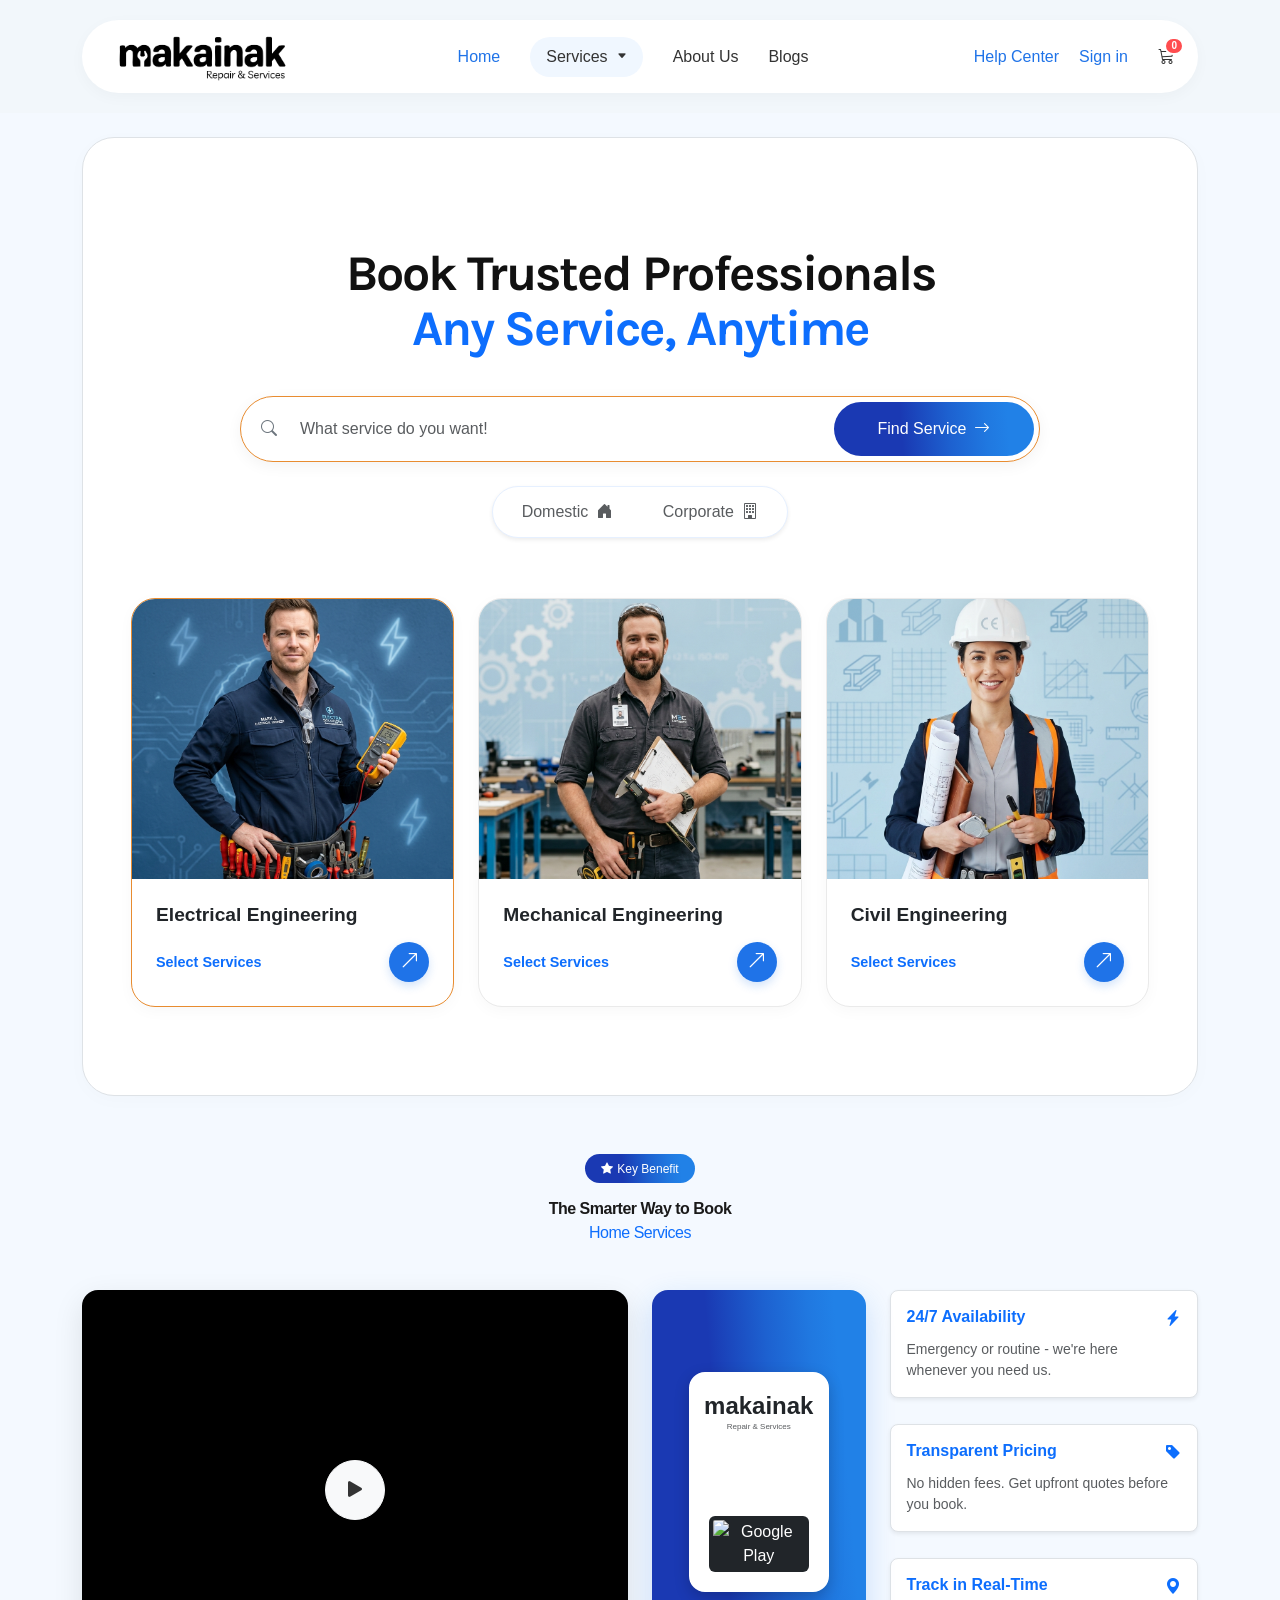
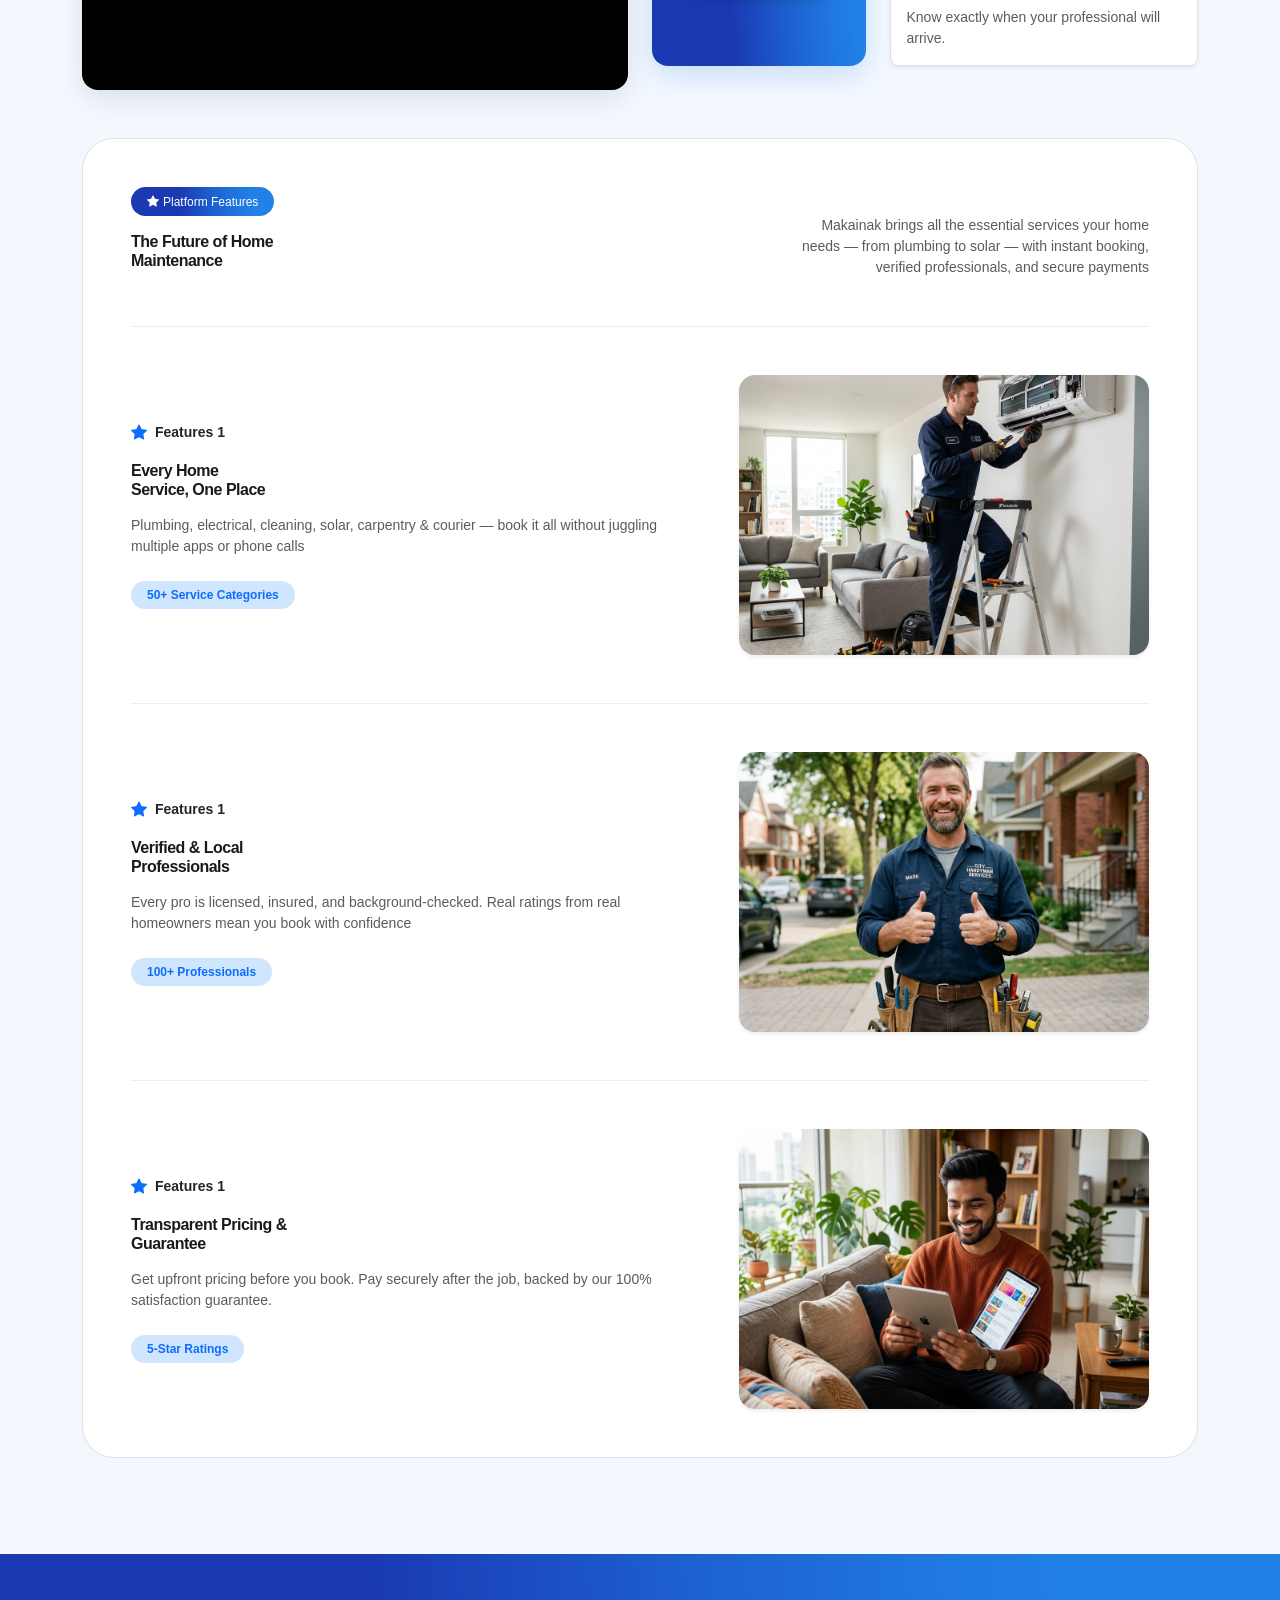
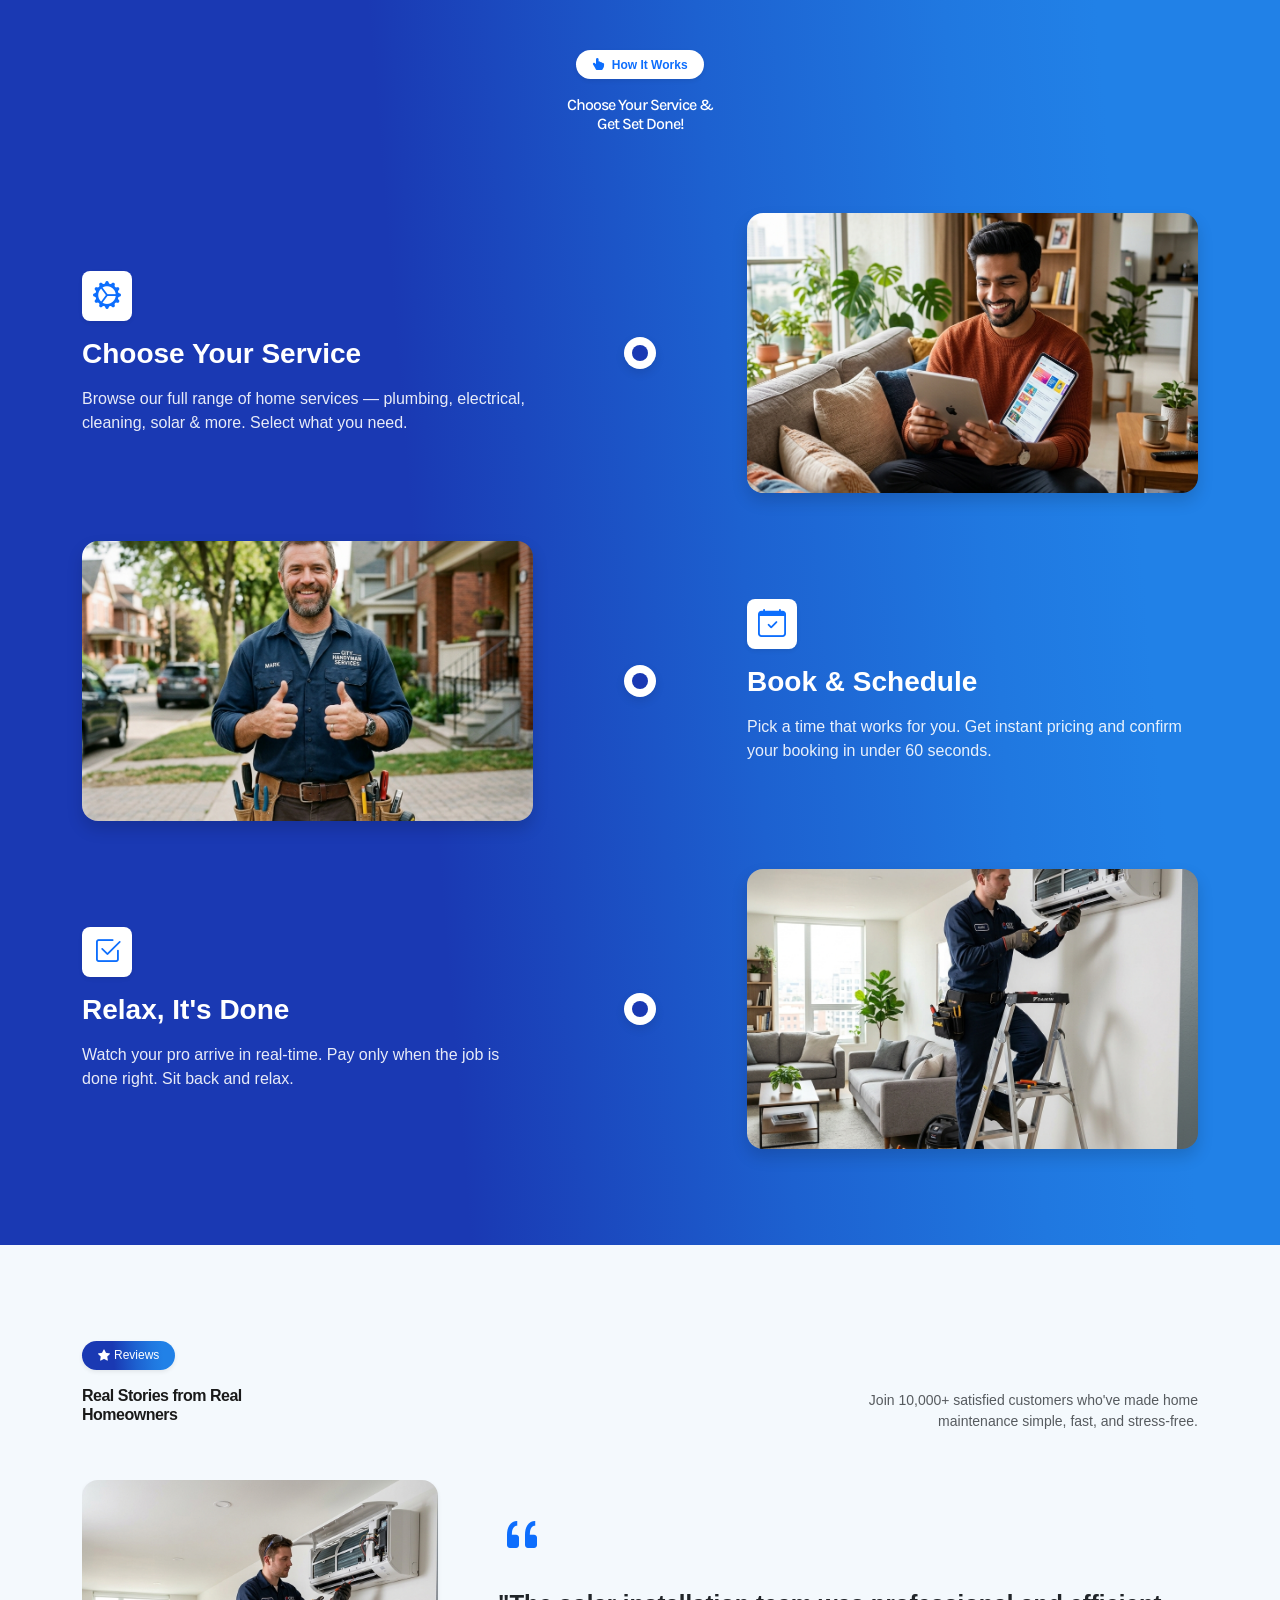
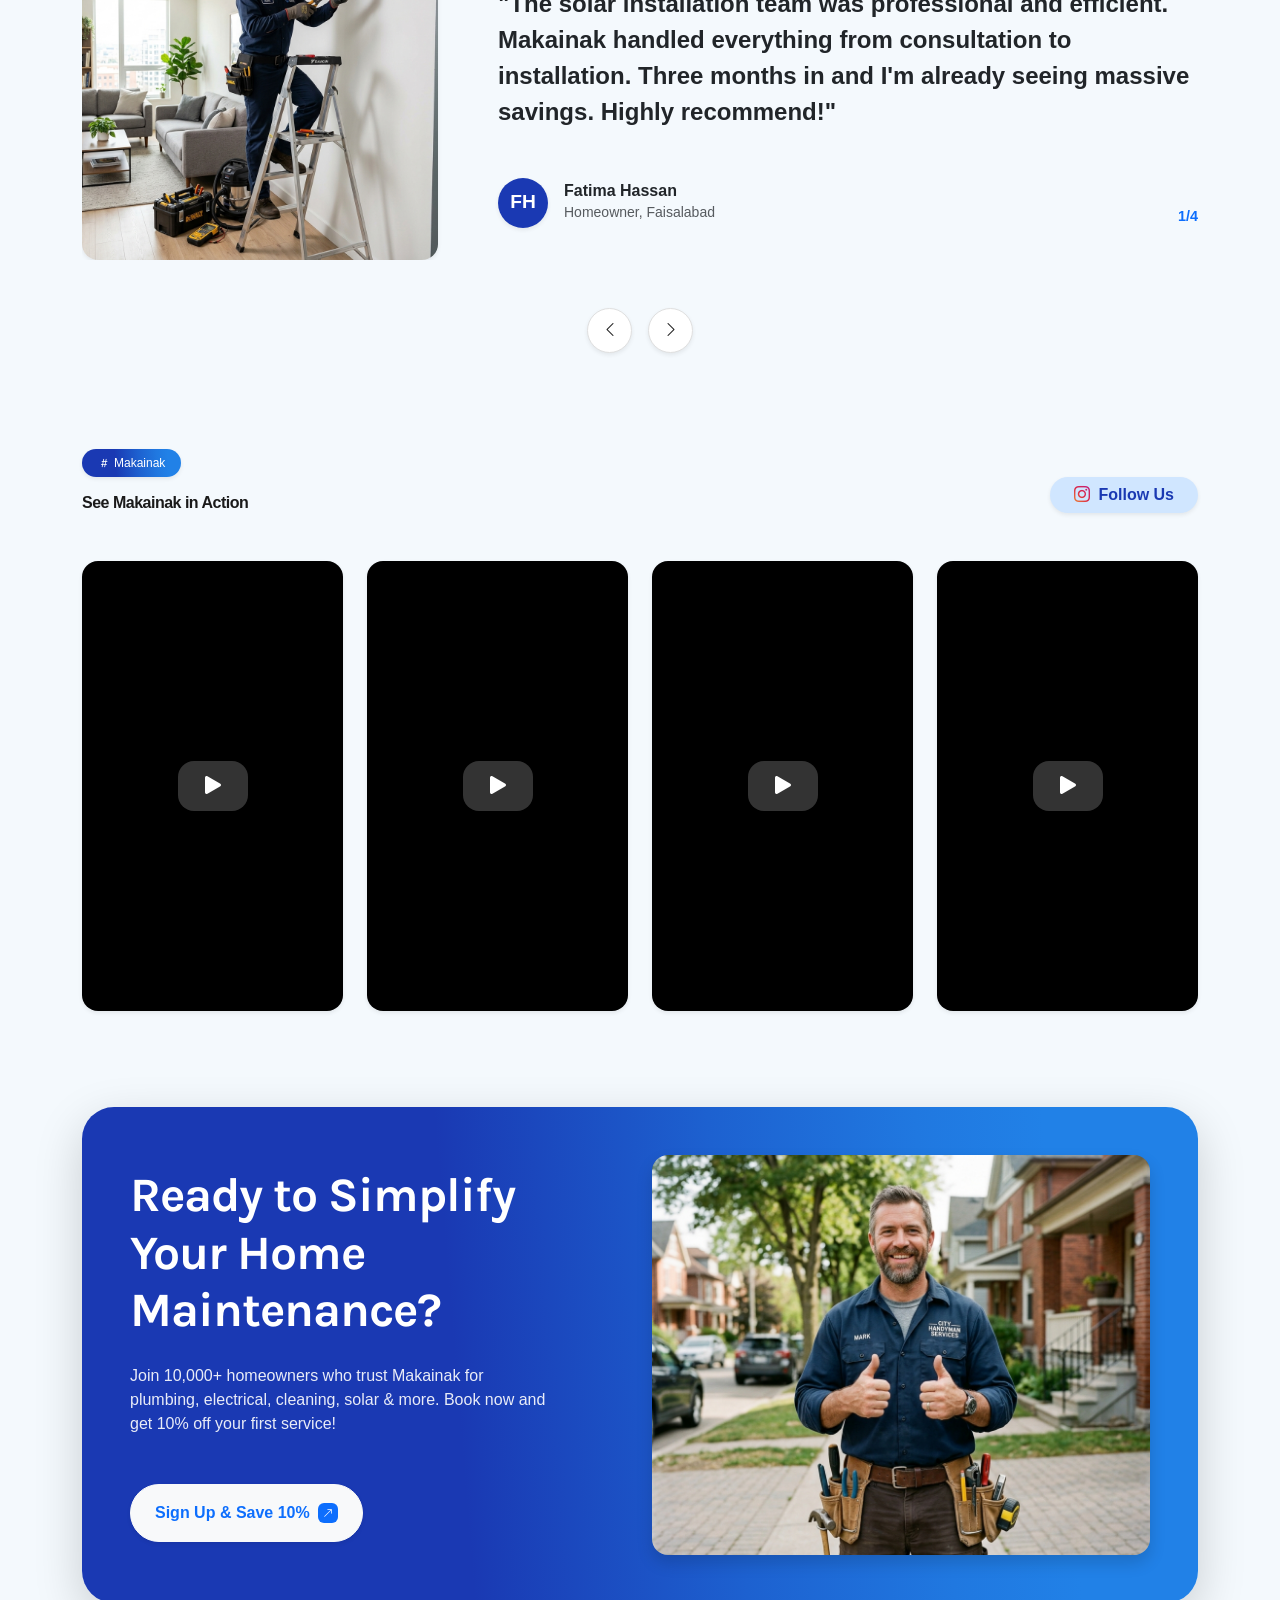
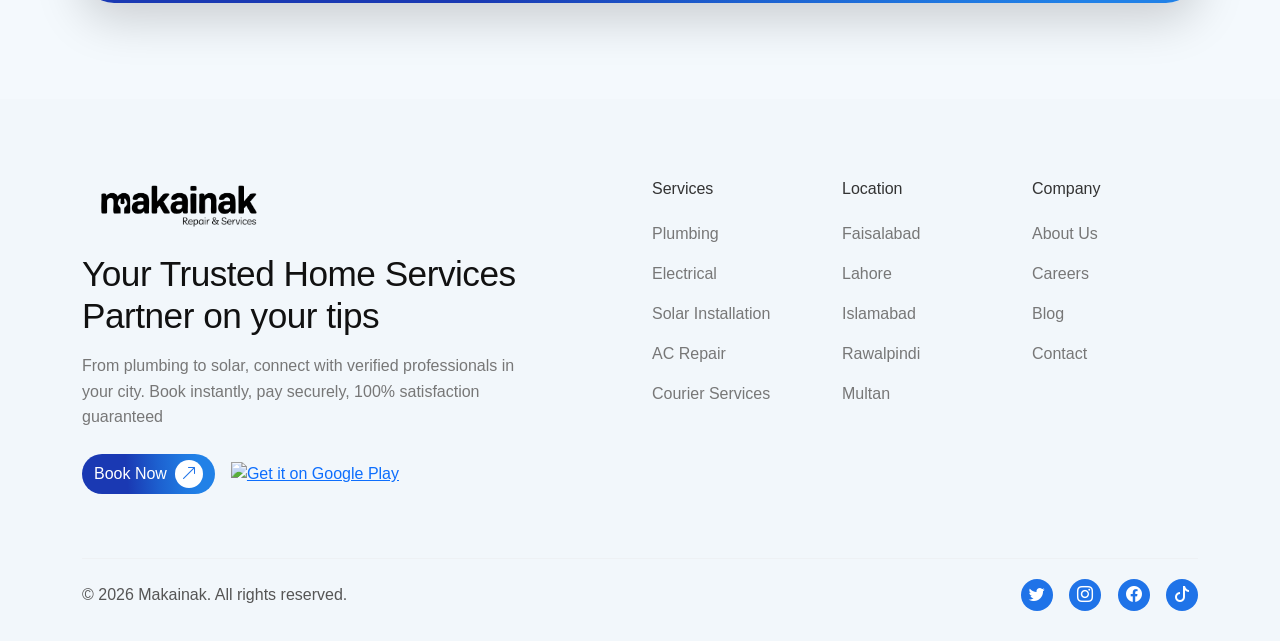
==== commit 253dfb43: "final today final till now" ====
--- a/index.html
+++ b/index.html
@@ -30,13 +30,7 @@
       <div class="text-center">
         <h2 class="modal-title">Welcome back</h2>
         <p class="modal-subtitle">Sign in to manage your bookings and saved pros.</p>
-        
-        <button class="google-btn">
-          <img src="https://www.google.com/favicon.ico" alt="Google">
-          Continue with Google
-        </button>
-
-        <div class="auth-divider">or</div>
+
 
         <form>
           <div class="input-group-custom">
@@ -47,7 +41,7 @@
             <i class="bi bi-lock"></i>
             <input type="password" class="form-control rounded-pill" placeholder="Password">
           </div>
-          
+
           <a href="#" class="forgot-link">Forgot password?</a>
 
           <button type="submit" class="btn-signin">
@@ -69,13 +63,7 @@
       <div class="text-center">
         <h2 class="modal-title">Create your account</h2>
         <p class="modal-subtitle">Join Makainak and book trusted local pros in seconds.</p>
-        
-        <button class="google-btn">
-          <img src="https://www.google.com/favicon.ico" alt="Google">
-          Continue with Google
-        </button>
-
-        <div class="auth-divider">or</div>
+
 
         <form>
           <div class="input-group-custom">
@@ -107,7 +95,7 @@
   <div class="modal-overlay" id="bookingModal">
     <div class="booking-modal-container">
       <button class="modal-close"><i class="bi bi-x"></i></button>
-      
+
       <!-- Dynamic Content Container -->
       <div id="modalContent">
         <!-- View 1: Category Selection -->
@@ -133,7 +121,8 @@
                   <div class="col-8">
                     <h6 class="fw-bold mb-1">AC Service</h6>
                     <p class="text-muted mb-2" style="font-size: 10px;">Full AC maintenance & repair</p>
-                    <span class="view-service-link">View Services <i class="bi bi-arrow-up-right-square-fill ms-1"></i></span>
+                    <span class="view-service-link">View Services <i
+                        class="bi bi-arrow-up-right-square-fill ms-1"></i></span>
                   </div>
                 </div>
               </div>
@@ -147,7 +136,8 @@
                   <div class="col-8">
                     <h6 class="fw-bold mb-1">Electrical Wiring</h6>
                     <p class="text-muted mb-2" style="font-size: 10px;">Wiring & circuit solutions</p>
-                    <span class="view-service-link">View Services <i class="bi bi-arrow-up-right-square-fill ms-1"></i></span>
+                    <span class="view-service-link">View Services <i
+                        class="bi bi-arrow-up-right-square-fill ms-1"></i></span>
                   </div>
                 </div>
               </div>
@@ -157,7 +147,7 @@
 
         <!-- View 2: Detailed Services (Hidden by default) -->
         <div id="servicesDetailView" class="d-none">
-          <button class="back-btn mb-4"><i class="bi bi-arrow-left me-2"></i> Back</button>
+          <button class="btn-back-selection back-btn mb-4"><i class="bi bi-arrow-left me-2"></i> Back</button>
           <div class="text-center mb-5">
             <span class="badge bg-light text-primary rounded-pill px-3 py-2 mb-2 sub-cat-badge">AC Services</span>
             <h2 class="fw-bold display-6 service-main-title">AC General Service</h2>
@@ -222,8 +212,10 @@
     <div class="mobile-actions">
       <a href="contact.html" class="help-center-link">Help Center</a>
       <a href="#" class="sign-in-link">Sign in</a>
-      <button class="btn booknow mt-3">Book Now <span class="book-icon ms-2"><i
-            class="bi bi-arrow-up-right"></i></span></button>
+      <a href="checkout.html" class="cart-btn mt-2">
+        <i class="bi bi-cart3"></i>
+        <span class="cart-badge">0</span>
+      </a>
     </div>
   </div>
 
@@ -327,8 +319,10 @@
         <div class="nav-actions">
           <a href="contact.html" class="help-center-link">Help Center</a>
           <a href="#" class="sign-in-link">Sign in</a>
-          <button class="btn booknow">Book Now <span class="book-icon ms-2"><i
-                class="bi bi-arrow-up-right"></i></span></button>
+          <a href="checkout.html" class="cart-btn">
+            <i class="bi bi-cart3"></i>
+            <span class="cart-badge">0</span>
+          </a>
         </div>
 
         <!-- Mobile Hamburger Button -->
@@ -361,12 +355,14 @@
         <!-- Toggle Buttons -->
         <div class="toggle-wrapper mt-4 d-flex flex-column align-items-center">
           <div class="toggle-group d-flex p-1 rounded-pill bg-white shadow-sm" id="typeToggle">
-            <button class="btn btn-toggle toggle-option rounded-pill px-4 py-2 text-muted" data-target="domestic">Domestic
+            <button class="btn btn-toggle toggle-option rounded-pill px-4 py-2 text-muted"
+              data-target="domestic">Domestic
               <i class="bi bi-house-door-fill ms-1"></i></button>
             <button class="btn btn-toggle toggle-option rounded-pill px-4 py-2 text-muted"
               data-target="corporate">Corporate <i class="bi bi-building ms-1"></i></button>
           </div>
-          <p id="toggleError" class="text-danger fw-bold mt-2 d-none blink-animation">Please select either Domestic or Corporate to continue.</p>
+          <p id="toggleError" class="text-danger fw-bold mt-2 d-none blink-animation">Please select either Domestic or
+            Corporate to continue.</p>
         </div>
       </section>
 
@@ -383,8 +379,9 @@
               <div class="service-content p-4">
                 <h4 class="mb-3 fw-bold" style="font-size: 1.2rem;">Electrical Engineering</h4>
                 <div class="d-flex justify-content-between align-items-center">
-                   <span class="text-primary fw-bold" style="font-size: 0.9rem;">Select Services</span>
-                   <a href="#" class="btn-hero-arrow open-booking" data-target="electrical"><i class="bi bi-arrow-up-right"></i></a>
+                  <span class="text-primary fw-bold" style="font-size: 0.9rem;">Select Services</span>
+                  <a href="#" class="btn-hero-arrow open-booking" data-target="electrical"><i
+                      class="bi bi-arrow-up-right"></i></a>
                 </div>
               </div>
             </div>
@@ -399,8 +396,9 @@
               <div class="service-content p-4">
                 <h4 class="mb-3 fw-bold" style="font-size: 1.2rem;">Mechanical Engineering</h4>
                 <div class="d-flex justify-content-between align-items-center">
-                   <span class="text-primary fw-bold" style="font-size: 0.9rem;">Select Services</span>
-                   <a href="#" class="btn-hero-arrow open-booking" data-target="mechanical"><i class="bi bi-arrow-up-right"></i></a>
+                  <span class="text-primary fw-bold" style="font-size: 0.9rem;">Select Services</span>
+                  <a href="#" class="btn-hero-arrow open-booking" data-target="mechanical"><i
+                      class="bi bi-arrow-up-right"></i></a>
                 </div>
               </div>
             </div>
@@ -414,8 +412,9 @@
               <div class="service-content p-4">
                 <h4 class="mb-3 fw-bold" style="font-size: 1.2rem;">Civil Engineering</h4>
                 <div class="d-flex justify-content-between align-items-center">
-                   <span class="text-primary fw-bold" style="font-size: 0.9rem;">Select Services</span>
-                   <a href="#" class="btn-hero-arrow open-booking" data-target="civil"><i class="bi bi-arrow-up-right"></i></a>
+                  <span class="text-primary fw-bold" style="font-size: 0.9rem;">Select Services</span>
+                  <a href="#" class="btn-hero-arrow open-booking" data-target="civil"><i
+                      class="bi bi-arrow-up-right"></i></a>
                 </div>
               </div>
             </div>
@@ -1044,7 +1043,7 @@
       });
 
       // Open Booking Modal
-      $('.booknow, .open-booking').on('click', function(e) {
+      $('.booknow, .open-booking').on('click', function (e) {
         e.preventDefault();
         if (!$('.toggle-option').hasClass('active')) {
           $('#typeToggle').addClass('border border-danger');
@@ -1057,7 +1056,7 @@
         $('#categoryView').removeClass('d-none');
         $('#servicesDetailView').addClass('d-none');
         let target = $(this).data('target');
-        if(target) { $('.tab-btn[data-category="' + target + '"]').click(); }
+        if (target) { $('.tab-btn[data-category="' + target + '"]').click(); }
       });
 
       // Service Data Object
@@ -1085,31 +1084,40 @@
       };
 
       // Show Detailed Services
-      $(document).on('click', '.show-details', function() {
+      $(document).on('click', '.show-details', function () {
         const serviceKey = $(this).data('service');
         const data = serviceData[serviceKey];
-        if(!data) return;
+        if (!data) return;
 
         $('#categoryView').addClass('d-none');
         $('#servicesDetailView').removeClass('d-none').addClass('fade-in-up');
-        $('.service-main-title').text(data.title);
+        $('.service-main-title').text('Select Services');
         $('.sub-cat-badge').text(data.badge);
 
         let html = '';
         data.items.forEach(item => {
           html += `
             <div class="col-lg-4 col-md-6">
-              <div class="booking-service-card rounded-4 p-3 border animate-card">
-                <h6 class="fw-bold mb-2">${item.name}</h6>
-                <a href="#" class="more-details-link">MORE DETAILS <i class="bi bi-arrow-right"></i></a>
+              <div class="service-selection-card animate-card">
+                <button class="add-service-btn cart-add-btn" data-id="${item.id}"><i class="bi bi-plus"></i></button>
+                <h6 class="fw-bold mb-1">${item.name}</h6>
+                <a href="#" class="more-details">MORE DETAILS <i class="bi bi-arrow-right"></i></a>
                 <div class="d-flex justify-content-between align-items-center mt-3">
-                  <div>
-                    <span class="price-old">Rs. ${item.oldPrice}</span>
-                    <span class="price-new">Rs. ${item.newPrice}</span>
-                  </div>
                   <div class="d-flex align-items-center gap-2">
-                    <span class="service-added-text d-none" style="font-size: 10px; font-weight: 600;">Service Added</span>
-                    <button class="cart-add-btn" data-id="${item.id}"><i class="bi bi-plus"></i></button>
+                    <select class="ton-select-dropdown-small">
+                      <option selected disabled>Ton</option>
+                      <option>1 Ton</option>
+                      <option>2 Ton</option>
+                      <option>3 Ton</option>
+                      <option>4 Ton</option>
+                    </select>
+                    <div>
+                      <span class="price-old">Rs. ${item.oldPrice}</span>
+                      <span class="price-current">Rs. ${item.newPrice}</span>
+                    </div>
+                  </div>
+                  <div class="d-flex align-items-center gap-2">
+                    <span class="service-added-text d-none text-primary" style="font-size: 10px; font-weight: 600;">Service Added</span>
                   </div>
                 </div>
               </div>
@@ -1119,22 +1127,22 @@
       });
 
       // Back Button
-      $('.back-btn').on('click', function() {
+      $('.back-btn').on('click', function () {
         $('#servicesDetailView').addClass('d-none').removeClass('fade-in-up');
         $('#categoryView').removeClass('d-none').addClass('fade-in-up');
       });
 
       // Add to Cart Toggle
-      $(document).on('click', '.cart-add-btn', function() {
+      $(document).on('click', '.cart-add-btn', function () {
         $(this).toggleClass('added');
         const isAdded = $(this).hasClass('added');
         $(this).html(isAdded ? '<i class="bi bi-check-lg"></i>' : '<i class="bi bi-plus"></i>');
         $(this).siblings('.service-added-text').toggleClass('d-none', !isAdded);
-        $(this).closest('.booking-service-card').toggleClass('active', isAdded);
+        $(this).closest('.service-selection-card').toggleClass('selected', isAdded);
       });
 
       // Tab Switching in Modal
-      $('.tab-btn').on('click', function() {
+      $('.tab-btn').on('click', function () {
         $('.tab-btn').removeClass('active');
         $(this).addClass('active');
       });
@@ -1143,4 +1151,6 @@
 
 </body>
 
-</html>+</html>
+
+
--- a/assets/css/main.css
+++ b/assets/css/main.css
@@ -55,7 +55,7 @@
 .nav-links a {
   text-decoration: none;
   color: #333;
-  font-size: 15px;
+  font-size: var(--text-base);
   font-weight: 500;
   transition: color 0.2s;
 }
@@ -157,13 +157,46 @@
 
 .nav-actions a {
   text-decoration: none;
-  font-size: 15px;
+  font-size: var(--text-base);
   font-weight: 500;
 }
 
 .help-center-link,
 .sign-in-link {
   color: #1f73e8;
+}
+
+.cart-btn {
+  color: #333;
+  font-size: 26px;
+  position: relative;
+  display: flex;
+  align-items: center;
+  justify-content: center;
+  transition: all 0.2s;
+  text-decoration: none;
+  margin-left: 10px;
+}
+
+.cart-btn:hover {
+  color: #1f73e8;
+  transform: scale(1.1);
+}
+
+.cart-badge {
+  position: absolute;
+  top: -8px;
+  right: -10px;
+  background-color: #ff4d4f;
+  color: white;
+  font-size: 10px;
+  font-weight: 700;
+  padding: 2px 5px;
+  border-radius: 10px;
+  min-width: 18px;
+  text-align: center;
+  line-height: 1;
+  border: 2px solid #fff;
 }
 
 .hamburger-btn {
@@ -279,35 +312,36 @@
    HERO & SEARCH STYLES
    ========================================= */
 .hero-section {
-  padding: 20px 0 20px;
+  padding: 60px 0 40px;
 }
 
 .hero-heading {
   font-family: 'Karla', sans-serif;
-  font-weight: 400;
+  font-weight: 700;
   font-style: normal;
-  font-size: 70px;
-  line-height: 110%;
-  letter-spacing: -0.06em;
+  line-height: 1.1;
+  letter-spacing: -0.04em;
   text-align: center;
-  color: rgba(0, 0, 0, 1);
-  margin-bottom: 5px;
+  color: #111;
+  margin-bottom: 0px;
+  font-size: 50PX;
 }
 
 .hero-subheading {
   font-family: 'Karla', sans-serif;
-  font-weight: 400;
+  font-weight: 700;
   font-style: normal;
-  font-size: 70px;
-  line-height: 110%;
-  letter-spacing: -0.06em;
+  font-size: 50PX;
+  line-height: 1.1;
+  letter-spacing: -0.04em;
   text-align: center;
-  margin-bottom: 30px;
+  margin-bottom: 40px;
   color: #2181E7;
 }
 
 .search-bar-wrapper {
-  max-width: 600px;
+  max-width: 800px;
+  margin: 0 auto;
 }
 
 .search-bar {
@@ -327,7 +361,7 @@
 
 .search-bar input {
   background: transparent;
-  font-size: 15px;
+  font-size: var(--text-base);
 }
 
 .search-bar input:focus {
@@ -344,7 +378,7 @@
 }
 
 .btn-toggle {
-  font-size: 14px;
+  font-size: var(--text-sm);
   transition: all 0.2s;
 }
 
@@ -406,7 +440,7 @@
 }
 
 .benefits-heading {
-  font-size: 2.5rem;
+  font-size: var(--heading-lg);
   font-weight: 700;
   color: #1a1a1a;
   margin-bottom: 5px;
@@ -414,7 +448,7 @@
 }
 
 .benefits-subheading {
-  font-size: 2rem;
+  font-size: var(--heading-md);
   font-weight: 500;
   letter-spacing: -0.5px;
 }
@@ -489,14 +523,14 @@
 }
 
 .platform-heading {
-  font-size: 2.5rem;
+  font-size: var(--heading-lg);
   font-weight: 600;
   color: #1a1a1a;
   letter-spacing: -0.5px;
 }
 
 .feature-title {
-  font-size: 2rem;
+  font-size: var(--heading-md);
   font-weight: 600;
   color: #1a1a1a;
   letter-spacing: -0.5px;
@@ -509,7 +543,7 @@
 .how-it-works-heading {
   font-family: 'Karla', sans-serif;
   font-weight: 500;
-  font-size: 3rem;
+  font-size: var(--heading-lg);
   letter-spacing: -1px;
 }
 
@@ -585,7 +619,7 @@
 
 .main-text {
   color: #777;
-  font-size: 15px;
+  font-size: var(--text-base);
   line-height: 1.6;
   max-width: 450px;
 }
@@ -599,7 +633,7 @@
   display: flex;
   align-items: center;
   justify-content: center;
-  font-size: 14px;
+  font-size: var(--text-sm);
 }
 
 .gplay-badge img {
@@ -629,7 +663,7 @@
 
 .footer-list li {
   margin-bottom: 16px;
-  font-size: 14px;
+  font-size: var(--text-sm);
   color: #777;
   cursor: pointer;
   transition: color 0.2s ease;
@@ -646,7 +680,7 @@
 
 .footer-section p.mb-2 {
   color: #555;
-  font-size: 14px;
+  font-size: var(--text-sm);
 }
 
 .social-icons a {
@@ -659,7 +693,7 @@
   display: inline-flex;
   align-items: center;
   justify-content: center;
-  font-size: 14px;
+  font-size: var(--text-sm);
   text-decoration: none;
   transition: background 0.2s ease;
 }
@@ -713,7 +747,8 @@
 
 .search-bar .btn-primary {
   width: 200px;
-  height: 54px;
+  height: auto;
+  min-height: 54px;
   padding: 14px 32px !important;
 }
 
@@ -742,7 +777,7 @@
 
 .service-detail-heading {
   font-family: 'Karla', sans-serif;
-  font-size: 2.5rem;
+  font-size: var(--heading-lg);
   letter-spacing: -0.5px;
 }
 
@@ -780,7 +815,7 @@
 
 .cta-heading-large {
   font-family: 'Karla', sans-serif;
-  font-size: 3rem;
+  font-size: var(--heading-lg);
   line-height: 1.2;
   letter-spacing: -1px;
 }
@@ -794,6 +829,212 @@
 /* =========================================
    RESPONSIVE QUERIES
    ========================================= */
+/* =========================================
+   CHECKOUT FORM STYLES
+   ========================================= */
+.checkout-wrapper {
+  max-width: 900px;
+  margin: 0 auto;
+}
+
+.service-badge {
+  background-color: #f0f7ff;
+  color: #1f73e8;
+  font-weight: 600;
+  padding: 8px 24px;
+  border-radius: 50px;
+  font-size: var(--text-sm);
+  display: inline-block;
+}
+
+.checkout-title {
+  font-size: 40px;
+  font-weight: 700;
+  color: #111;
+  margin-top: 15px;
+  margin-bottom: 40px;
+}
+
+/* Stepper Styles */
+.stepper-container {
+  display: flex;
+  align-items: center;
+  justify-content: space-between;
+  margin-bottom: 50px;
+  position: relative;
+}
+
+.step-item {
+  display: flex;
+  align-items: center;
+  gap: 12px;
+  position: relative;
+  z-index: 1;
+}
+
+.step-icon {
+  width: 44px;
+  height: 44px;
+  border-radius: 50%;
+  display: flex;
+  align-items: center;
+  justify-content: center;
+  background-color: #f1f1f1;
+  color: #999;
+  font-size: 18px;
+  transition: all 0.3s;
+}
+
+.step-item.active .step-icon {
+  background-color: #1A39B3;
+  color: white;
+  box-shadow: 0 4px 15px rgba(26, 57, 179, 0.3);
+}
+
+.step-item.completed .step-icon {
+  background-color: #f1f1f1;
+  color: #1A39B3;
+}
+
+.step-label {
+  font-weight: 500;
+  color: #999;
+  font-size: var(--text-sm);
+}
+
+.step-item.active .step-label {
+  color: #111;
+}
+
+.stepper-line {
+  flex-grow: 1;
+  height: 2px;
+  background-color: #e0e0e0;
+  margin: 0 15px;
+  position: relative;
+}
+
+.stepper-line .progress {
+  height: 100%;
+  background-color: #1A39B3;
+  width: 0;
+  transition: width 0.3s;
+}
+
+.stepper-line.active .progress {
+  width: 100%;
+}
+
+/* Form Styles */
+.checkout-card {
+  background: white;
+  border-radius: 30px;
+  padding: 40px;
+  box-shadow: 0 4px 20px rgba(0, 0, 0, 0.02);
+}
+
+.form-label {
+  font-weight: 600;
+  color: #8b4513;
+  /* Brownish color from image */
+  font-size: var(--text-sm);
+  margin-bottom: 12px;
+}
+
+.form-control-custom {
+  background-color: #f8f9fa;
+  border: none;
+  border-radius: 12px;
+  padding: 15px 20px;
+  font-size: var(--text-base);
+  color: #333;
+  width: 100%;
+}
+
+.form-control-custom:focus {
+  background-color: #fff;
+  box-shadow: 0 0 0 2px rgba(26, 57, 179, 0.1);
+  outline: none;
+}
+
+.select-custom {
+  appearance: none;
+  background-image: url("data:image/svg+xml,%3Csvg xmlns='http://www.w3.org/2000/svg' width='16' height='16' fill='%238b4513' class='bi bi-caret-down-fill' viewBox='0 0 16 16'%3E%3Cpath d='M7.247 11.14 2.451 5.658C1.885 5.013 2.345 4 3.204 4h9.592a1 1 0 0 1 .753 1.659l-4.796 5.48a1 1 0 0 1-1.506 0z'/%3E%3C/svg%3E");
+  background-repeat: no-repeat;
+  background-position: right 20px center;
+  background-size: 12px;
+}
+
+/* Upload Box */
+.upload-box {
+  border: 2px dashed #b8d4f8;
+  border-radius: 15px;
+  padding: 20px;
+  text-align: center;
+  cursor: pointer;
+  background-color: #fff;
+  transition: all 0.3s;
+  display: flex;
+  align-items: center;
+  justify-content: center;
+  gap: 10px;
+  color: #999;
+}
+
+.upload-box:hover {
+  border-color: #1A39B3;
+  background-color: #f0f7ff;
+}
+
+.upload-box i {
+  font-size: 20px;
+}
+
+/* Navigation Buttons */
+.checkout-footer {
+  display: flex;
+  justify-content: center;
+  gap: 20px;
+  margin-top: 40px;
+}
+
+.btn-back {
+  background-color: #6c757d;
+  color: white;
+  border-radius: 50px;
+  padding: 12px 35px;
+  font-weight: 600;
+  border: none;
+  display: flex;
+  align-items: center;
+  gap: 8px;
+}
+
+.btn-next {
+  background: linear-gradient(85.26deg, #1A39B3 33.96%, #1A3CB5 35.54%, #1D61D0 57.61%, #2078E0 75.47%, #2181E7 86.51%);
+  color: white;
+  border-radius: 50px;
+  padding: 12px 35px;
+  font-weight: 600;
+  border: none;
+  display: flex;
+  align-items: center;
+  gap: 8px;
+  box-shadow: 0 4px 15px rgba(26, 57, 179, 0.3);
+}
+
+.btn-next i {
+  background: white;
+  color: #1A39B3;
+  border-radius: 50%;
+  width: 18px;
+  height: 18px;
+  display: flex;
+  align-items: center;
+  justify-content: center;
+  font-size: 10px;
+}
+
 @media (max-width: 991px) {
 
   .nav-links,
@@ -820,7 +1061,7 @@
   }
 
   .service-detail-heading {
-    font-size: 2rem;
+    font-size: var(--heading-md);
   }
 
   .cta-heading-large {
@@ -834,12 +1075,27 @@
   }
 
   .hero-heading {
-    font-size: 40px;
+    font-family: 'Karla', sans-serif;
+    font-weight: 700;
+    font-style: normal;
+    font-size: 25px;
+    line-height: 1.1;
+    letter-spacing: -0.04em;
+    text-align: center;
+    color: #111;
+    margin-bottom: 0px;
   }
 
   .hero-subheading {
-    font-size: 35px;
-    margin-bottom: 20px;
+    font-family: 'Karla', sans-serif;
+    font-weight: 700;
+    font-style: normal;
+    font-size: 25px ;
+    line-height: 1.1;
+    letter-spacing: -0.04em;
+    text-align: center;
+    margin-bottom: 40px;
+    color: #2181E7;
   }
 
   .search-bar {
@@ -896,7 +1152,7 @@
   }
 
   .how-it-works-heading {
-    font-size: 2rem;
+    font-size: var(--heading-md);
   }
 
   .cta-heading {
@@ -1008,7 +1264,7 @@
   display: flex;
   align-items: center;
   justify-content: center;
-  font-size: 14px;
+  font-size: var(--text-sm);
 }
 
 .step-line {
@@ -1072,7 +1328,7 @@
   display: flex;
   justify-content: center;
   gap: 30px;
-  font-size: 14px;
+  font-size: var(--text-sm);
   font-weight: 500;
 }
 
@@ -1229,16 +1485,14 @@
 }
 
 .modal-title {
-  color: #1a39b3;
-  font-family: 'Karla', sans-serif;
+  font-size: var(--heading-md);
   font-weight: 700;
-  font-size: 1.8rem;
-  margin-bottom: 8px;
+  margin-bottom: 10px;
 }
 
 .modal-subtitle {
-  color: #777;
-  font-size: 0.9rem;
+  font-size: var(--text-base);
+  color: #666;
   margin-bottom: 30px;
 }
 
@@ -1303,15 +1557,15 @@
   top: 50%;
   transform: translateY(-50%);
   color: #aaa;
-  font-size: 14px;
+  font-size: var(--text-sm);
 }
 
 .input-group-custom .form-control {
   padding-left: 45px;
   background: #f8f9fa;
   border: 1px solid #f1f1f1;
-  height: 48px;
-  font-size: 0.9rem;
+  height: 54px;
+  font-size: var(--text-base);
 }
 
 .input-group-custom .form-control:focus {
@@ -1333,10 +1587,11 @@
   background: linear-gradient(85.26deg, #1A39B3 33.96%, #2181E7 86.51%);
   color: white;
   width: 100%;
-  padding: 14px;
+  padding: 16px;
   border-radius: 50px;
   border: none;
-  font-weight: 600;
+  font-weight: 700;
+  font-size: var(--text-base);
   display: flex;
   align-items: center;
   justify-content: center;
@@ -1373,7 +1628,7 @@
    ========================================= */
 .stats-number {
   font-family: 'Karla', sans-serif;
-  font-size: 2.5rem;
+  font-size: var(--heading-lg);
   font-weight: 700;
   color: #1a39b3;
   line-height: 1.2;
@@ -1404,7 +1659,7 @@
   color: white;
   padding: 8px 24px;
   border-radius: 50px;
-  font-size: 14px;
+  font-size: var(--text-sm);
   font-weight: 500;
   display: inline-flex;
   align-items: center;
@@ -1470,7 +1725,7 @@
   color: #1f73e8;
   padding: 8px 20px;
   border-radius: 50px;
-  font-size: 14px;
+  font-size: var(--text-sm);
   font-weight: 500;
   display: inline-block;
 }
@@ -1688,7 +1943,7 @@
   border: 1px solid #eee;
   padding: 8px 24px;
   border-radius: 50px;
-  font-size: 14px;
+  font-size: var(--text-sm);
   font-weight: 600;
   color: #555;
   transition: all 0.3s ease;
@@ -1715,7 +1970,7 @@
 }
 
 .apply-btn {
-  font-size: 14px;
+  font-size: var(--text-sm);
   padding: 10px 25px !important;
 }
 
@@ -1785,7 +2040,7 @@
   background: transparent;
   padding: 10px 25px;
   border-radius: 50px;
-  font-size: 14px;
+  font-size: var(--text-sm);
   font-weight: 600;
   color: #555;
   transition: all 0.3s ease;
@@ -1803,7 +2058,8 @@
   cursor: pointer;
 }
 
-.booking-service-card:hover, .booking-service-card.active {
+.booking-service-card:hover,
+.booking-service-card.active {
   border-color: #e88c30 !important;
   background-color: #fffaf5;
 }
@@ -1837,7 +2093,8 @@
   }
 
   .tab-btn.active::after {
-    content: '\F229'; /* Bootstrap Icon caret-down */
+    content: '\F229';
+    /* Bootstrap Icon caret-down */
     font-family: bootstrap-icons;
     float: right;
   }
@@ -1893,7 +2150,7 @@
 .price-new {
   color: #1f73e8;
   font-weight: 700;
-  font-size: 14px;
+  font-size: var(--text-sm);
 }
 
 .cart-add-btn {
@@ -1922,7 +2179,12 @@
 }
 
 @media (max-width: 768px) {
-  .back-btn { top: 20px; left: 20px; padding: 5px 10px; font-size: 12px; }
+  .back-btn {
+    top: 20px;
+    left: 20px;
+    padding: 5px 10px;
+    font-size: 12px;
+  }
 }
 
 
@@ -1936,6 +2198,7 @@
     opacity: 0;
     transform: translateY(20px);
   }
+
   to {
     opacity: 1;
     transform: translateY(0);
@@ -1943,12 +2206,29 @@
 }
 
 /* Staggered entry for service cards */
-#detailedServiceGrid .col-lg-4:nth-child(1) { animation-delay: 0.1s; }
-#detailedServiceGrid .col-lg-4:nth-child(2) { animation-delay: 0.15s; }
-#detailedServiceGrid .col-lg-4:nth-child(3) { animation-delay: 0.2s; }
-#detailedServiceGrid .col-lg-4:nth-child(4) { animation-delay: 0.25s; }
-#detailedServiceGrid .col-lg-4:nth-child(5) { animation-delay: 0.3s; }
-#detailedServiceGrid .col-lg-4:nth-child(6) { animation-delay: 0.35s; }
+#detailedServiceGrid .col-lg-4:nth-child(1) {
+  animation-delay: 0.1s;
+}
+
+#detailedServiceGrid .col-lg-4:nth-child(2) {
+  animation-delay: 0.15s;
+}
+
+#detailedServiceGrid .col-lg-4:nth-child(3) {
+  animation-delay: 0.2s;
+}
+
+#detailedServiceGrid .col-lg-4:nth-child(4) {
+  animation-delay: 0.25s;
+}
+
+#detailedServiceGrid .col-lg-4:nth-child(5) {
+  animation-delay: 0.3s;
+}
+
+#detailedServiceGrid .col-lg-4:nth-child(6) {
+  animation-delay: 0.35s;
+}
 
 .booking-service-card.animate-card {
   opacity: 0;
@@ -1984,3 +2264,684 @@
 .service-card {
   border-radius: 24px !important;
 }
+
+
+/* CHECKOUT PAGE STYLES */
+.checkout-container {
+  background: #fff;
+  border-radius: 30px;
+  padding: 40px;
+  box-shadow: 0 10px 40px rgba(0, 0, 0, 0.05);
+  margin-top: 40px;
+  margin-bottom: 80px;
+}
+
+.step-indicator {
+  display: flex;
+  justify-content: center;
+  align-items: center;
+  gap: 15px;
+  margin-bottom: 40px;
+}
+
+.step-item {
+  display: flex;
+  align-items: center;
+  gap: 10px;
+  color: #999;
+  font-weight: 500;
+  font-size: var(--text-sm);
+}
+
+.step-item.active {
+  color: #111;
+}
+
+.step-circle {
+  width: 35px;
+  height: 35px;
+  border-radius: 50%;
+  background: #f0f4f8;
+  display: flex;
+  align-items: center;
+  justify-content: center;
+  font-size: var(--text-sm);
+  transition: all 0.3s;
+}
+
+.step-item.active .step-circle {
+  background: #1f73e8;
+  color: white;
+  box-shadow: 0 4px 12px rgba(31, 115, 232, 0.3);
+}
+
+.step-line {
+  width: 80px;
+  height: 2px;
+  background: #eee;
+}
+
+.form-label-custom {
+  font-weight: 600;
+  color: #444;
+  margin-bottom: 10px;
+  font-size: 13px;
+}
+
+.input-group-checkout {
+  position: relative;
+  margin-bottom: 25px;
+}
+
+.input-group-checkout input,
+.input-group-checkout select {
+  background: #f8fbff;
+  border: 1px solid #eef3f9;
+  padding: 12px 15px;
+  border-radius: 12px;
+  width: 100%;
+  font-size: var(--text-sm);
+  transition: all 0.3s;
+}
+
+.input-group-checkout input:focus {
+  background: #fff;
+  border-color: #1f73e8;
+  outline: none;
+  box-shadow: 0 0 0 4px rgba(31, 115, 232, 0.05);
+}
+
+.location-btn-inline {
+  position: absolute;
+  right: 12px;
+  top: 50%;
+  transform: translateY(-50%);
+  background: none;
+  border: none;
+  color: #1f73e8;
+  cursor: pointer;
+}
+
+.upload-box {
+  border: 2px dashed #d0e1f9;
+  border-radius: 12px;
+  padding: 20px;
+  text-align: center;
+  background: #fcfdfe;
+  cursor: pointer;
+  transition: all 0.3s;
+  color: #666;
+  font-size: 13px;
+}
+
+.upload-box:hover {
+  background: #f0f7ff;
+  border-color: #1f73e8;
+}
+
+.checkout-footer {
+  display: flex;
+  justify-content: center;
+  gap: 20px;
+  margin-top: 40px;
+}
+
+.btn-checkout-back {
+  background: #777;
+  color: white;
+  border: none;
+  padding: 12px 30px;
+  border-radius: 50px;
+  font-weight: 600;
+}
+
+.btn-checkout-next {
+  background: #1f73e8;
+  color: white;
+  border: none;
+  padding: 12px 40px;
+  border-radius: 50px;
+  font-weight: 600;
+  display: flex;
+  align-items: center;
+  gap: 10px;
+}
+
+@media (max-width: 768px) {
+  .step-line {
+    width: 30px;
+  }
+
+  .step-item span {
+    display: none;
+  }
+}
+
+/* Billing & Summary Styles */
+.summary-card {
+  border: 1px solid #1A39B3;
+  border-radius: 20px;
+  padding: 25px;
+  background-color: #fff;
+  height: 100%;
+}
+
+.added-service-item {
+  border: 1px solid #e0e0e0;
+  border-radius: 12px;
+  padding: 15px;
+  margin-bottom: 15px;
+  display: flex;
+  justify-content: space-between;
+  align-items: center;
+}
+
+.added-service-item.active {
+  border-color: #e88c30;
+}
+
+.service-added-badge {
+  background-color: #e88c30;
+  color: white;
+  border-radius: 4px;
+  padding: 2px 8px;
+  font-size: 12px;
+  display: flex;
+  align-items: center;
+  gap: 5px;
+}
+
+.summary-detail-row {
+  display: flex;
+  justify-content: space-between;
+  margin-bottom: 10px;
+  font-size: 13px;
+}
+
+.summary-detail-label {
+  color: #999;
+  text-transform: uppercase;
+  font-weight: 600;
+  font-size: 11px;
+}
+
+.summary-detail-value {
+  color: #333;
+  font-weight: 500;
+  text-align: right;
+}
+
+.promo-code-box {
+  background-color: #f0f7ff;
+  border-radius: 10px;
+  padding: 5px 5px 5px 15px;
+  display: flex;
+  align-items: center;
+  margin: 20px 0;
+}
+
+.promo-code-input {
+  border: none;
+  background: transparent;
+  flex-grow: 1;
+  font-size: var(--text-sm);
+  color: #333;
+}
+
+.promo-code-input:focus {
+  outline: none;
+}
+
+.btn-apply {
+  background-color: #1A39B3;
+  color: white;
+  border: none;
+  border-radius: 8px;
+  padding: 6px 20px;
+  font-size: 13px;
+  font-weight: 600;
+}
+
+.price-breakdown {
+  background-color: #f8f9fa;
+  border-radius: 12px;
+  padding: 15px;
+}
+
+.price-row {
+  display: flex;
+  justify-content: space-between;
+  margin-bottom: 8px;
+  font-size: var(--text-sm);
+}
+
+.price-row.total {
+  margin-top: 10px;
+  padding-top: 10px;
+  border-top: 1px solid #ddd;
+  font-weight: 700;
+  font-size: 16px;
+}
+
+.disclaimer-box {
+  background-color: #fff9f0;
+  border-radius: 10px;
+  padding: 12px;
+  display: flex;
+  gap: 10px;
+  margin-top: 20px;
+  font-size: 11px;
+  color: #666;
+}
+
+.disclaimer-box i {
+  color: #e88c30;
+  font-size: 16px;
+}
+
+/* Payment Method Toggles */
+.payment-toggle {
+  display: flex;
+  flex-direction: column;
+  gap: 10px;
+}
+
+.toggle-option-card {
+  background-color: #f8f9fa;
+  border: 1px solid transparent;
+  border-radius: 12px;
+  padding: 15px 20px;
+  display: flex;
+  justify-content: space-between;
+  align-items: center;
+  cursor: pointer;
+  transition: all 0.2s;
+}
+
+.toggle-option-card.active {
+  background-color: #fff;
+  border-color: #1A39B3;
+  box-shadow: 0 4px 12px rgba(26, 57, 179, 0.05);
+}
+
+.toggle-check {
+  width: 18px;
+  height: 18px;
+  border-radius: 50%;
+  background-color: #1A39B3;
+  color: white;
+  display: flex;
+  align-items: center;
+  justify-content: center;
+  font-size: 10px;
+  opacity: 0;
+}
+
+.toggle-option-card.active .toggle-check {
+  opacity: 1;
+}
+
+.bank-details-box {
+  background-color: #fff;
+  padding: 15px;
+  border-radius: 12px;
+  font-size: 13px;
+}
+
+.bank-detail-item {
+  display: flex;
+  justify-content: space-between;
+  margin-bottom: 5px;
+}
+
+.bank-detail-label {
+  color: #999;
+  text-transform: uppercase;
+  font-size: 11px;
+  font-weight: 600;
+}
+
+.bank-detail-value {
+  color: #333;
+  font-weight: 600;
+}
+
+.invoice-upload {
+  border: 2px dashed #b8d4f8;
+  border-radius: 12px;
+  padding: 15px;
+  text-align: center;
+  color: #999;
+  font-size: var(--text-sm);
+  cursor: pointer;
+  display: flex;
+  align-items: center;
+  justify-content: center;
+  gap: 10px;
+}
+
+.bank-info-alert {
+  background-color: #fff9f0;
+  color: #e88c30;
+  padding: 10px 15px;
+  border-radius: 10px;
+  font-size: 12px;
+  display: flex;
+  align-items: center;
+  gap: 10px;
+  margin-bottom: 15px;
+}
+
+.terms-section {
+  background-color: #f8f9fa !important;
+  border: 1px solid #e0e0e0;
+}
+
+.custom-checkbox .form-check-input {
+  width: 20px;
+  height: 20px;
+  margin-top: 0.25em;
+  cursor: pointer;
+  border-color: #1A39B3;
+}
+
+.custom-checkbox .form-check-input:checked {
+  background-color: #1A39B3;
+  border-color: #1A39B3;
+}
+
+.custom-checkbox .form-check-label {
+  cursor: pointer;
+  font-size: var(--text-sm);
+  padding-left: 5px;
+  color: #333;
+}
+
+#proceedBtn:disabled {
+  opacity: 0.6;
+  cursor: not-allowed;
+  background: #ccc !important;
+  box-shadow: none !important;
+}
+
+/* Service Selection Modal Styles */
+.service-selection-card {
+  background: #fff;
+  border: 1px solid #eee;
+  border-radius: 20px;
+  padding: 20px;
+  transition: all 0.3s ease;
+  position: relative;
+  height: 100%;
+}
+
+.service-selection-card.selected {
+  border-color: #e88c30;
+  box-shadow: 0 4px 15px rgba(232, 140, 48, 0.1);
+}
+
+.service-selection-card .more-details {
+  color: #999;
+  font-size: 11px;
+  text-decoration: none;
+  text-transform: uppercase;
+  font-weight: 600;
+  letter-spacing: 0.5px;
+  display: block;
+  margin: 5px 0 15px;
+}
+
+.service-selection-card .more-details:hover {
+  color: #1f73e8;
+}
+
+.service-selection-card .price-old {
+  font-size: 12px;
+  color: #999;
+  text-decoration: line-through;
+  margin-right: 8px;
+}
+
+.service-selection-card .price-current {
+  font-size: 18px;
+  font-weight: 700;
+  color: #1f73e8;
+}
+
+.add-service-btn {
+  position: absolute;
+  top: 15px;
+  right: 15px;
+  width: 32px;
+  height: 32px;
+  background-color: #1f73e8;
+  color: white;
+  border: none;
+  border-radius: 8px;
+  display: flex;
+  align-items: center;
+  justify-content: center;
+  font-size: 18px;
+  transition: all 0.2s;
+  z-index: 2;
+}
+
+.add-service-btn:hover {
+  background-color: #165ab8;
+  transform: scale(1.1);
+}
+
+.ton-select-dropdown-small {
+  width: auto;
+  min-width: 80px;
+  border: 1px solid #f1f1f1;
+  background-color: #f8f9fa;
+  border-radius: 8px;
+  padding: 2px 8px;
+  font-size: 11px;
+  color: #333;
+}
+
+.ton-select-dropdown-small:focus {
+  outline: none;
+  border-color: #1f73e8;
+}
+
+.selection-modal-header {
+  position: relative;
+  margin-bottom: 30px;
+}
+
+.btn-back-selection {
+  background-color: #eef5ff;
+  color: #1f73e8;
+  border: none;
+  border-radius: 10px;
+  padding: 8px 20px;
+  font-weight: 600;
+  display: flex;
+  align-items: center;
+  gap: 8px;
+}
+
+.selection-title {
+  font-family: 'Karla', sans-serif;
+  font-size: var(--heading-lg);
+  font-weight: 700;
+  color: #111;
+}
+
+.close-selection-modal {
+  position: absolute;
+  top: 0;
+  right: 0;
+  width: 32px;
+  height: 32px;
+  background-color: #fff5f5;
+  color: #ff5a5a;
+  border: none;
+  border-radius: 8px;
+
+  /* =========================================
+   RESPONSIVENESS & TYPOGRAPHY MANAGEMENT
+   ========================================= */
+  :root {
+    --heading-xl: clamp(48px, 10vw, 90px);
+    --heading-lg: clamp(36px, 8vw, 64px);
+    --heading-md: clamp(28px, 5vw, 42px);
+    --text-base: 18px;
+    --text-sm: 16px;
+  }
+
+  .hero-heading,
+  .hero-subheading {
+    font-family: 'Karla', sans-serif;
+    font-weight: 700;
+    font-style: normal;
+    font-size: var(--heading-xl) !important;
+    line-height: 1.1;
+    letter-spacing: -0.04em;
+    text-align: center;
+    margin-bottom: 40px;
+    color: #2181E7;
+  }
+
+  .selection-title {
+    font-size: var(--heading-lg) !important;
+  }
+
+  .platform-heading,
+  .benefits-heading,
+  .how-it-works-heading {
+    font-size: var(--heading-lg) !important;
+  }
+
+  .feature-title {
+    font-size: var(--heading-md) !important;
+  }
+
+  p,
+  .text-muted {
+    font-size: var(--text-base);
+    line-height: 1.6;
+  }
+
+  /* Button Sizing & Scaling */
+  .btn-primary,
+  .btn-hero-arrow,
+  .btn-checkout-next,
+  .btn-signin {
+    background: linear-gradient(85.26deg, #1A39B3 33.96%, #2181E7 86.51%);
+    color: white;
+    width: 100%;
+    padding: 16px;
+    border-radius: 50px;
+    border: none;
+    font-weight: 700;
+    font-size: var(--text-base);
+    display: flex;
+    align-items: center;
+    justify-content: center;
+    gap: 10px;
+    transition: all 0.3s;
+  }
+
+  @media (max-width: 1200px) {
+    .navbar-pill {
+      padding: 8px 20px;
+    }
+
+    .logo-img {
+      width: 160px;
+    }
+  }
+
+  @media (max-width: 992px) {
+    .nav-links {
+      gap: 15px;
+    }
+
+    .nav-links a {
+      font-size: var(--text-sm);
+    }
+
+    .search-bar-wrapper {
+      max-width: 500px;
+    }
+  }
+
+  @media (max-width: 768px) {
+    .hamburger-btn {
+      display: block;
+    }
+
+    .nav-links,
+    .nav-actions {
+      display: none;
+    }
+
+    .checkout-container {
+      padding: 25px;
+      border-radius: 20px;
+    }
+
+    .summary-card {
+      margin-top: 30px;
+    }
+
+    .btn-back-selection {
+      padding: 6px 12px;
+      font-size: 12px;
+    }
+
+    .service-image-wrapper {
+      height: 200px !important;
+    }
+  }
+
+  @media (max-width: 576px) {
+    .search-bar {
+      padding: 5px 5px 5px 15px;
+    }
+
+    .search-bar input {
+      font-size: var(--text-sm);
+    }
+
+    .search-bar .btn-primary {
+      width: auto;
+      padding: 8px 20px !important;
+      font-size: 13px;
+    }
+
+    .service-selection-card {
+      padding: 15px;
+    }
+
+    .price-current {
+      font-size: 16px;
+    }
+
+    .add-service-btn {
+      top: 10px;
+      right: 10px;
+      width: 28px;
+      height: 28px;
+      font-size: 16px;
+    }
+  }
+
+  @media (max-width: 380px) {
+    .logo-img {
+      width: 130px;
+    }
+
+    .hero-section {
+      padding: 10px 0;
+    }
+
+    .btn-toggle {
+      font-size: 12px;
+      padding: 6px 12px !important;
+    }
+  }
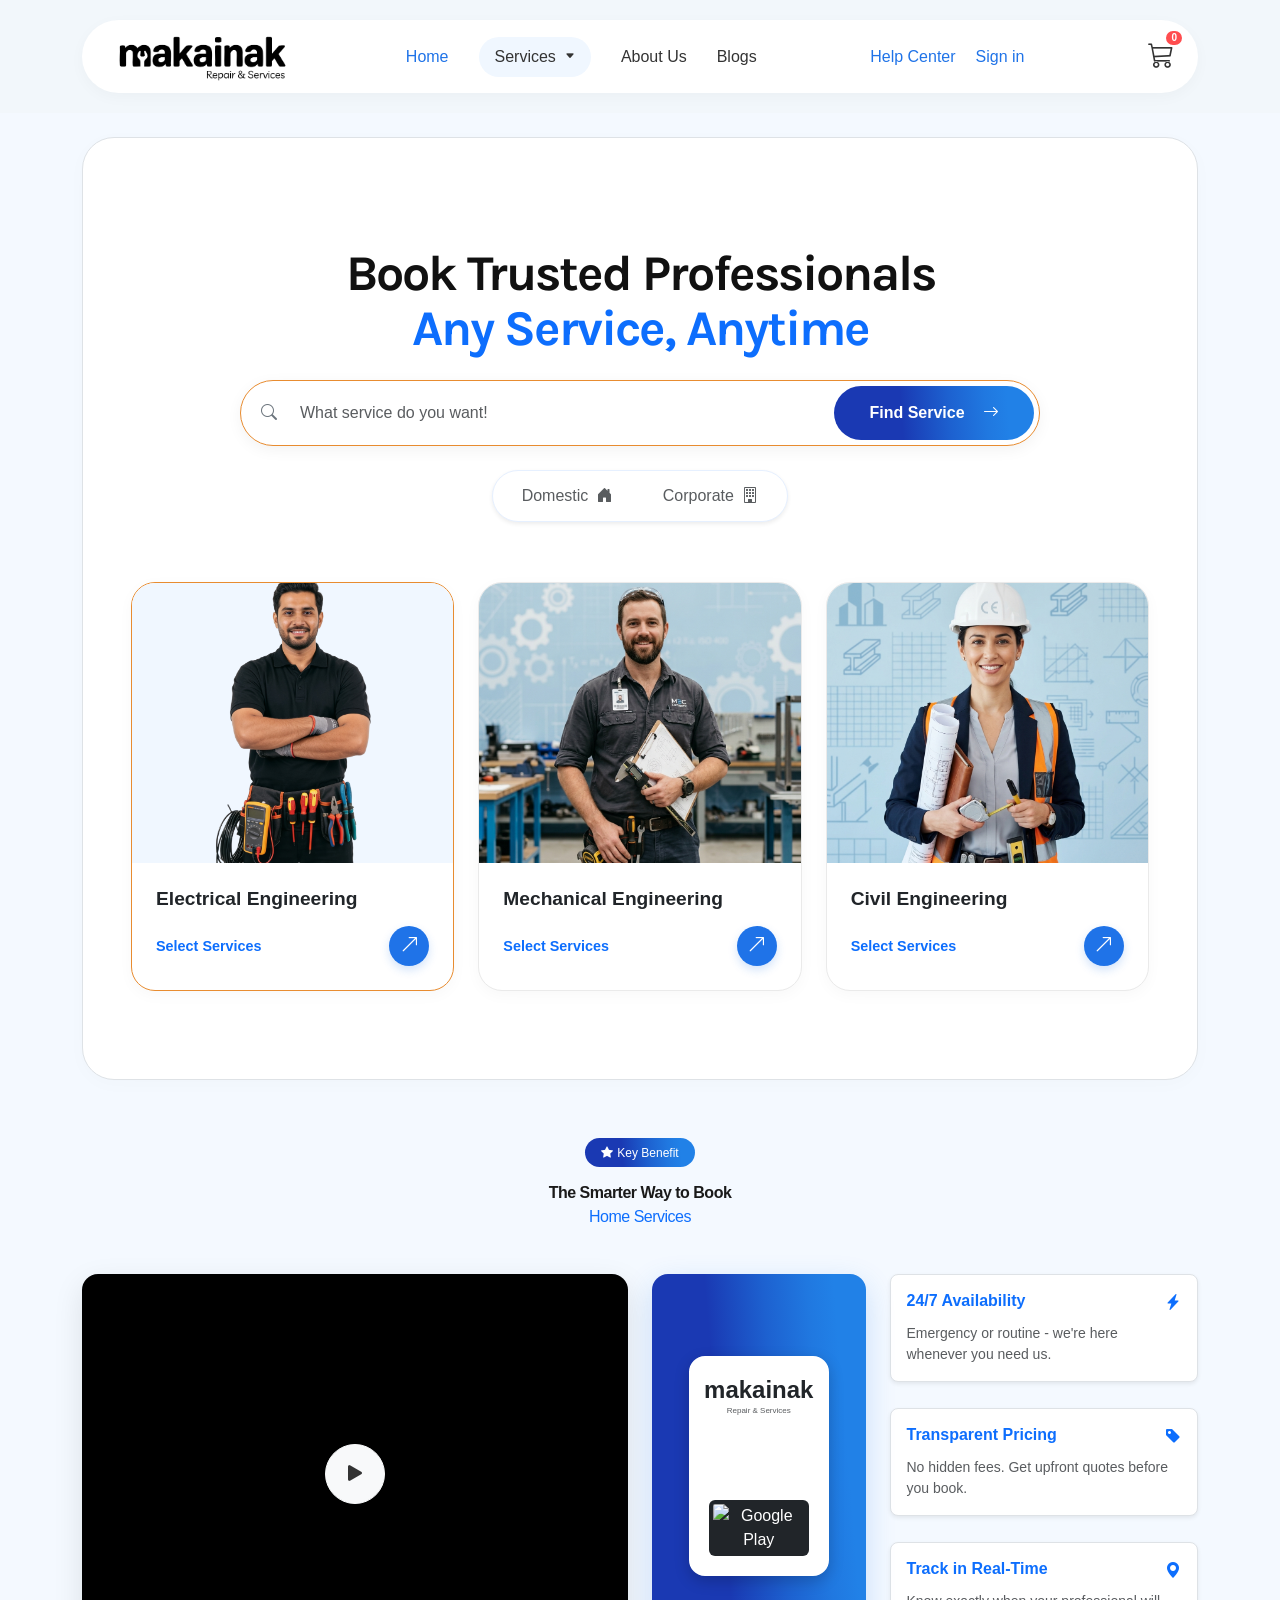
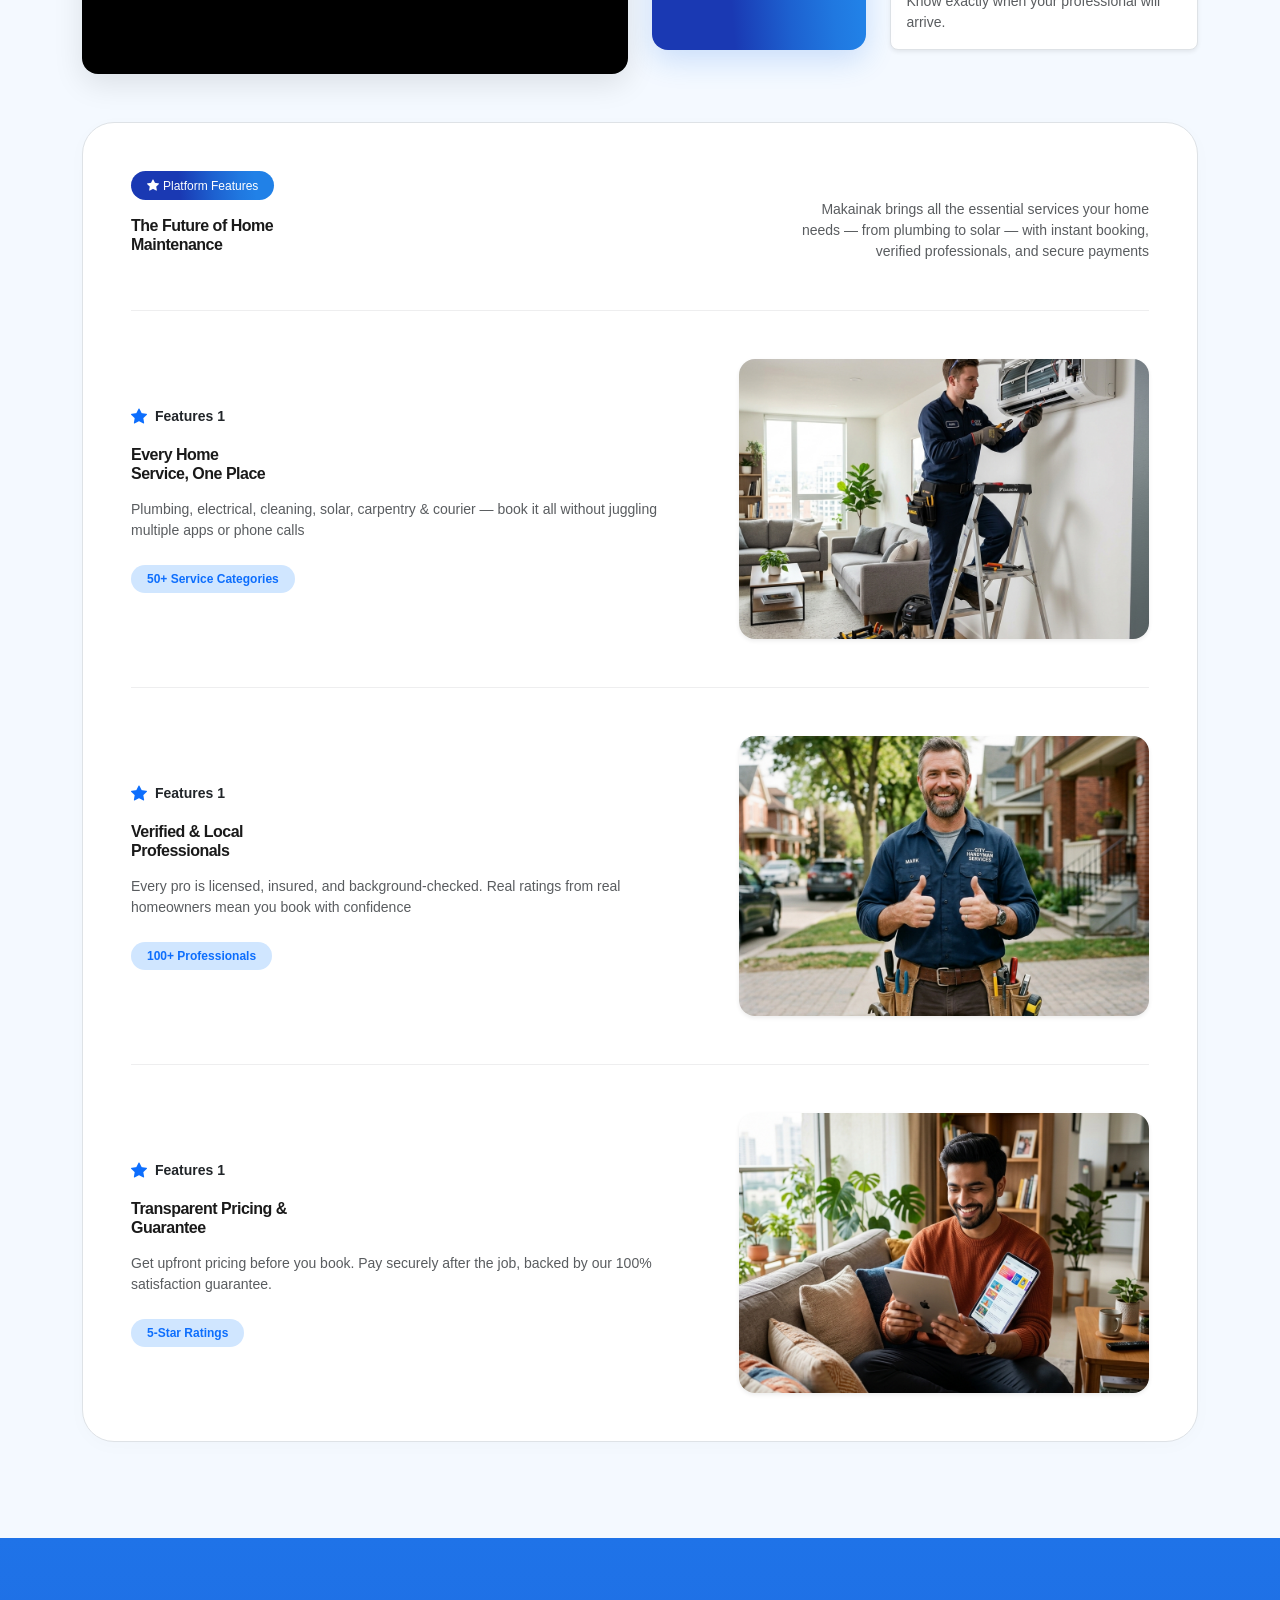
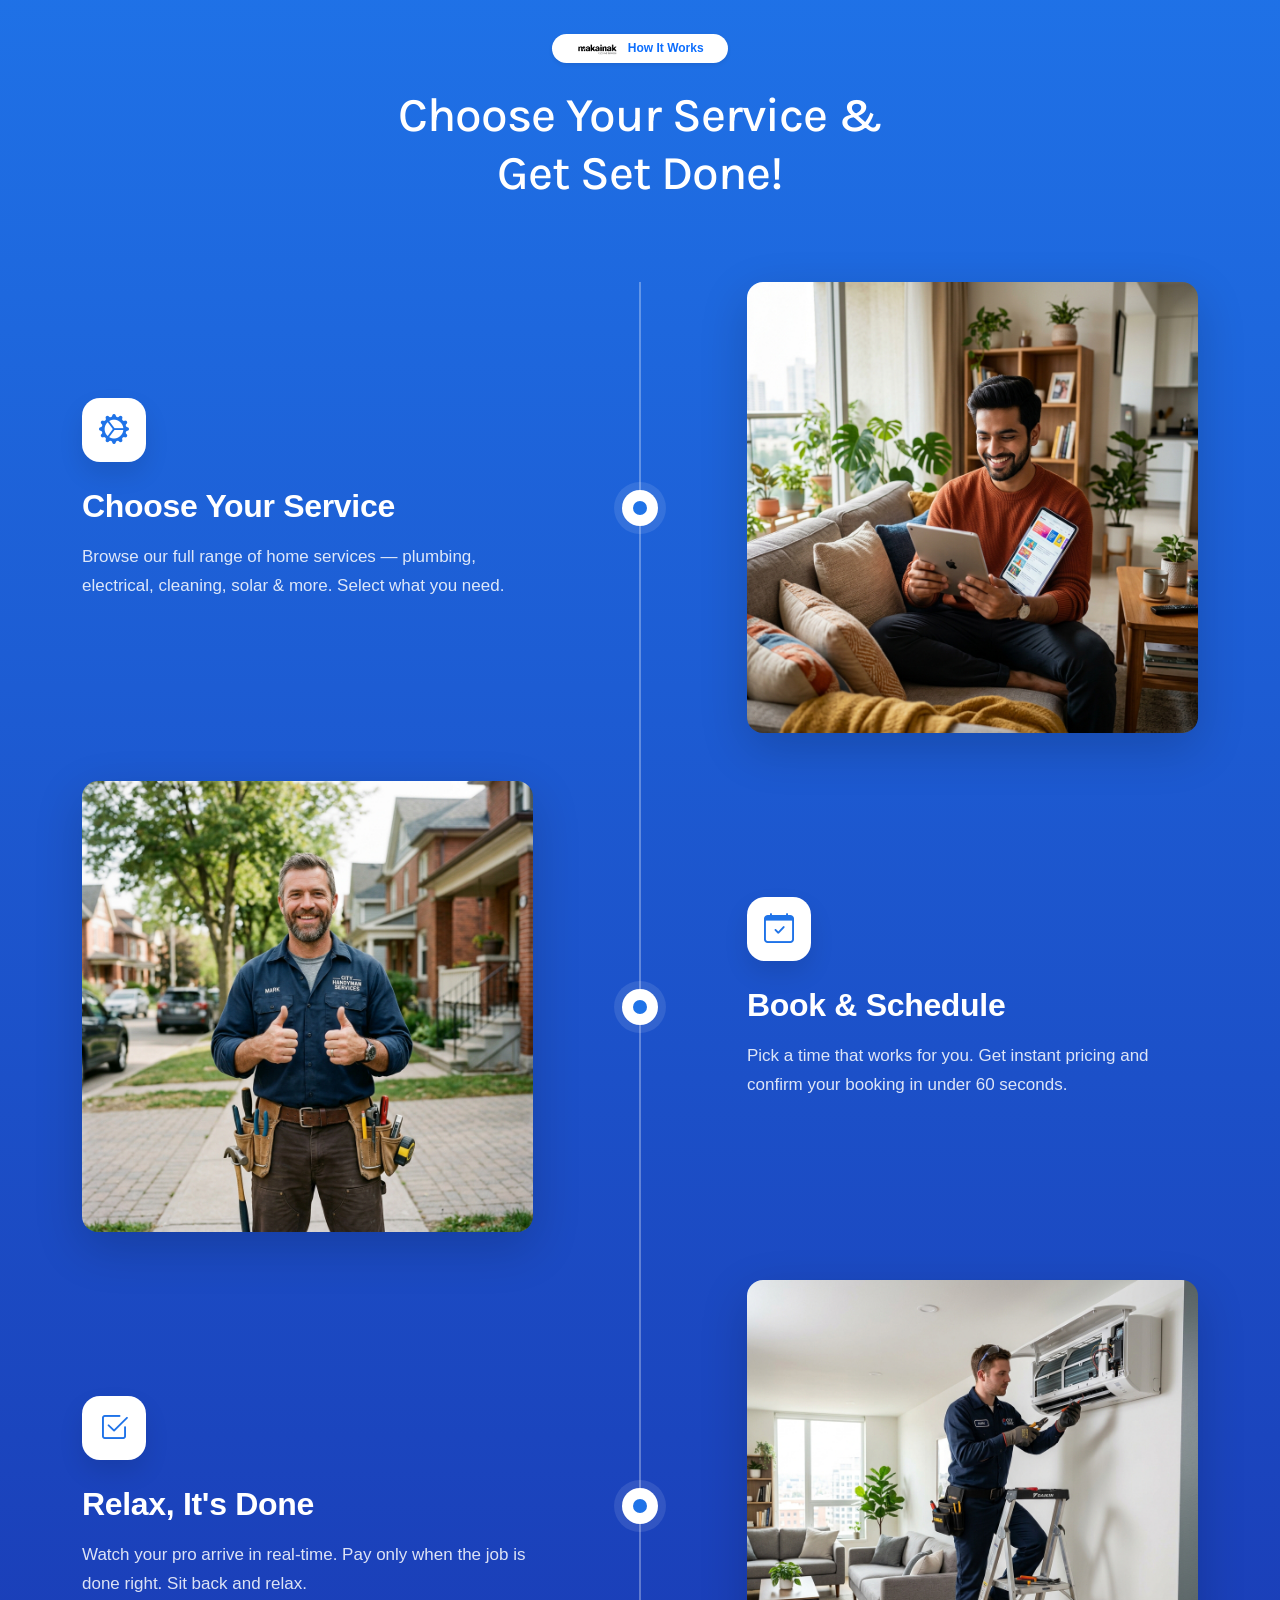
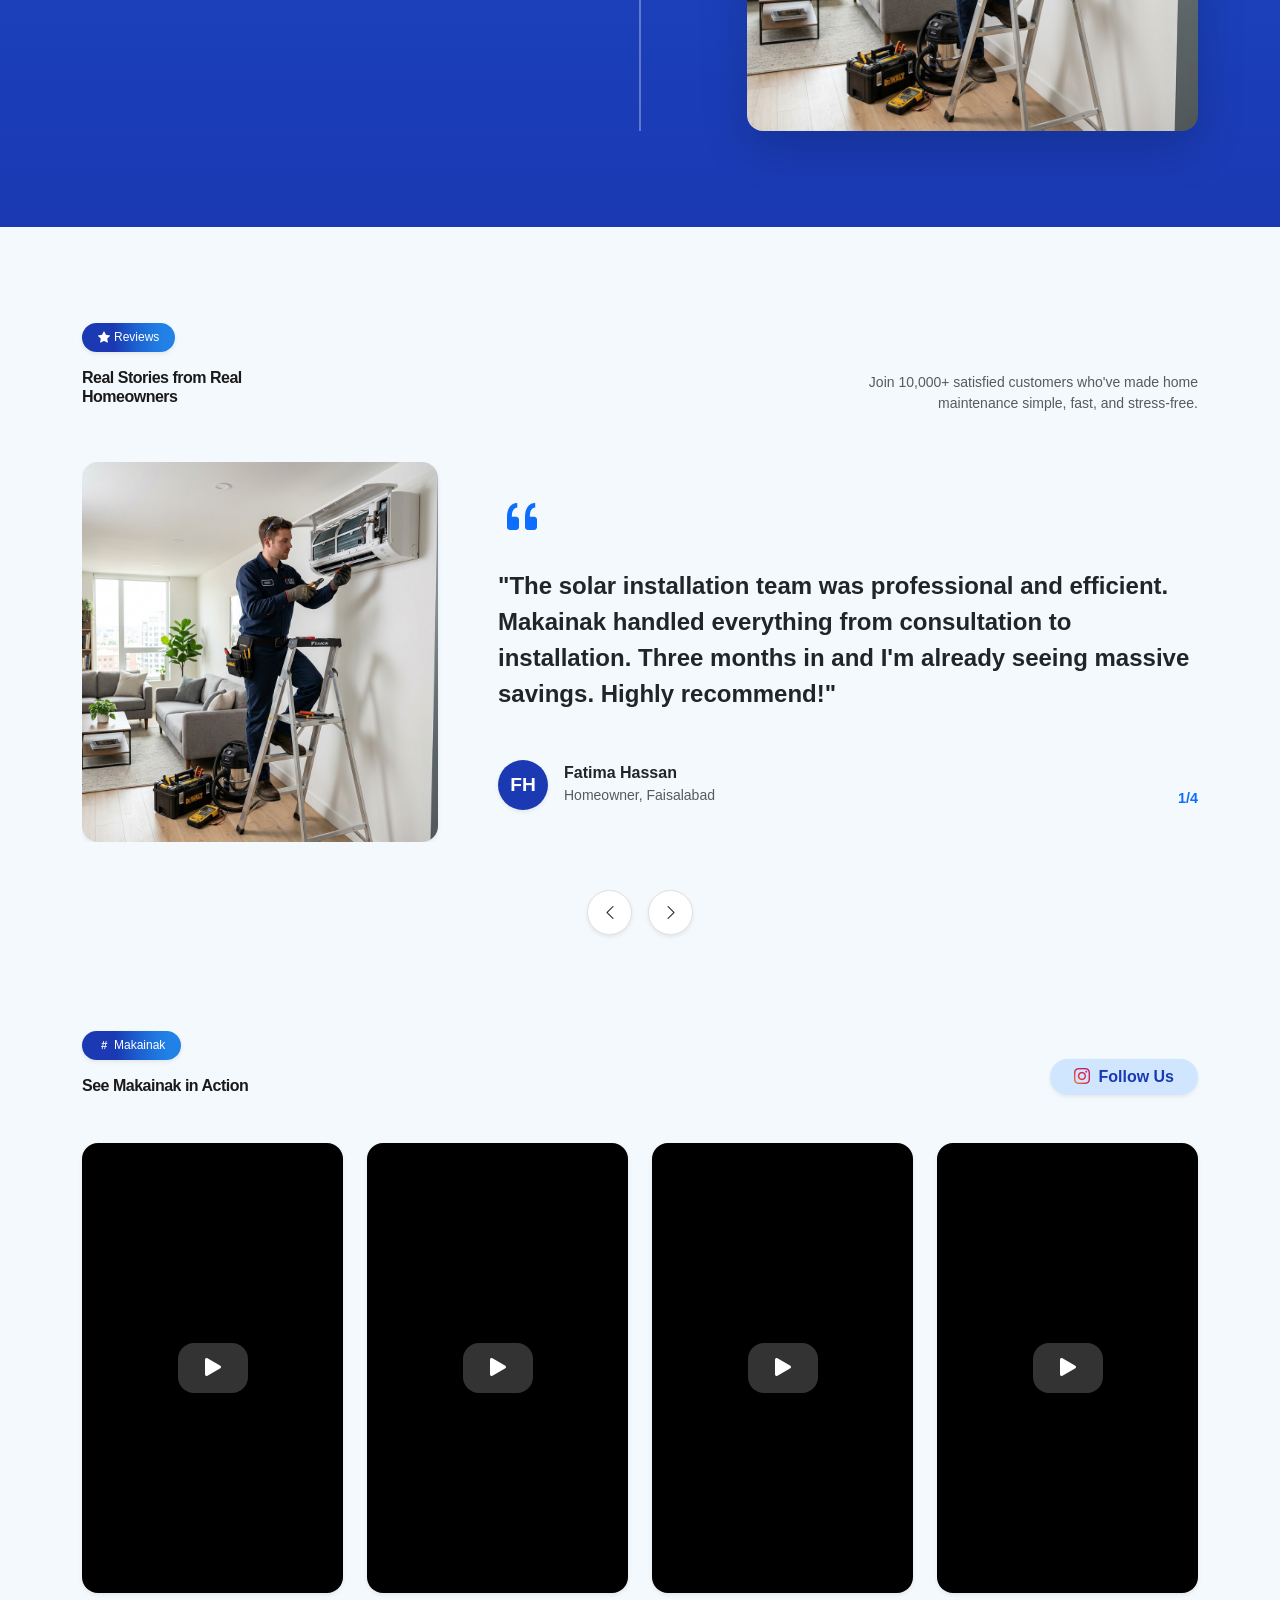
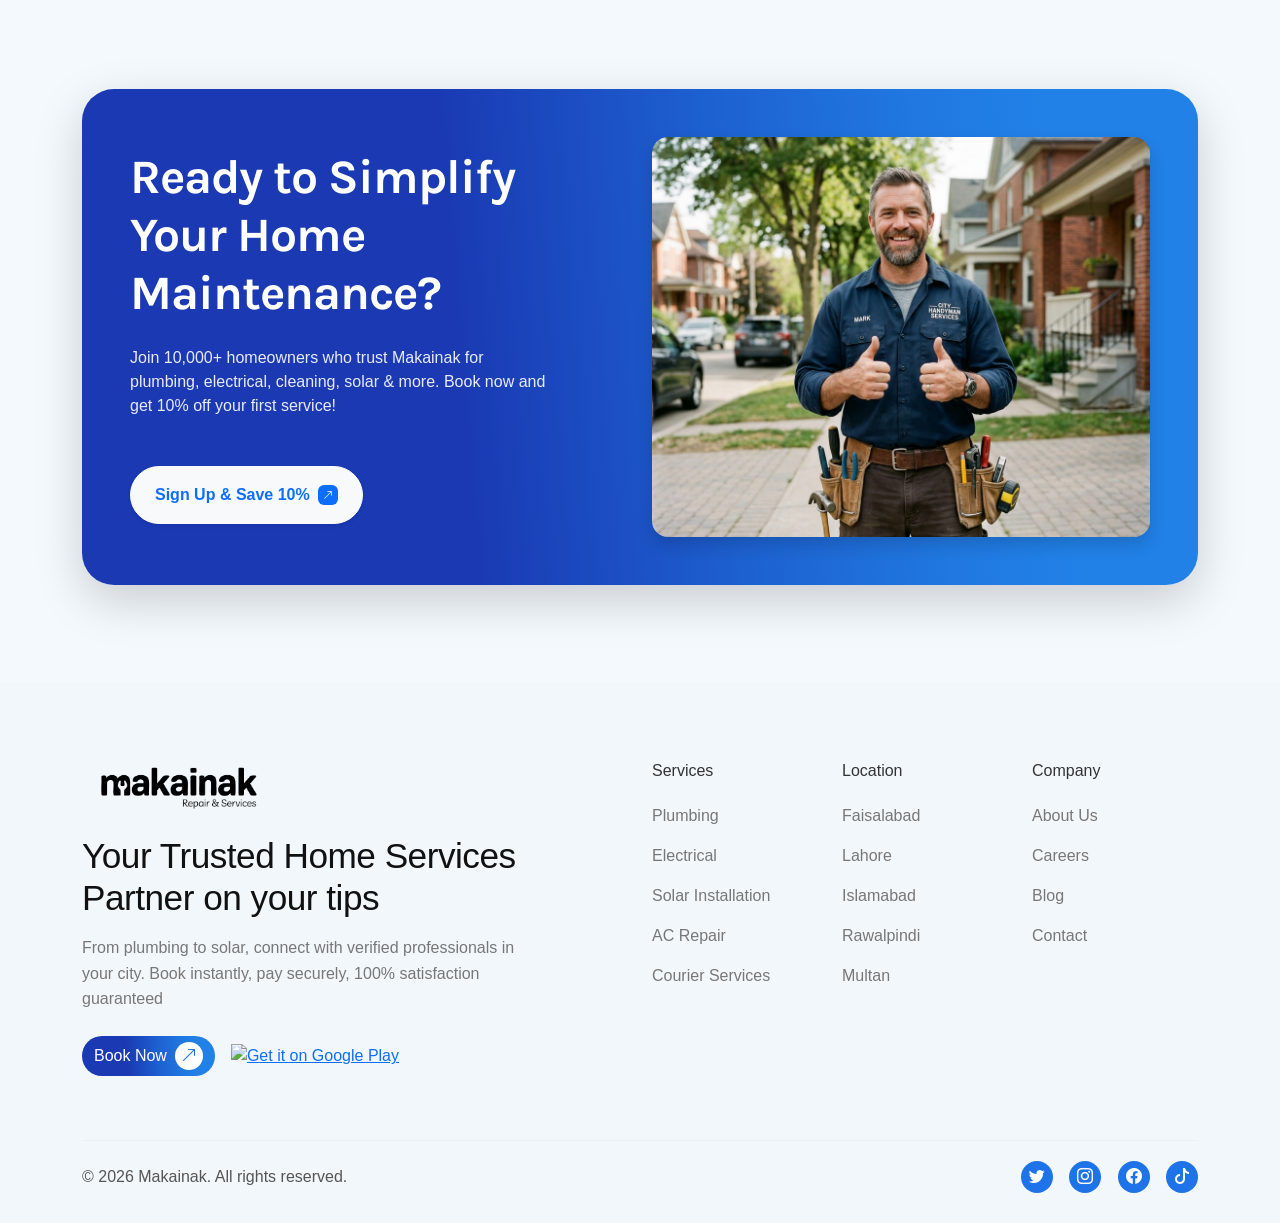
==== commit 790dca39: "home page changes" ====
--- a/index.html
+++ b/index.html
@@ -96,12 +96,20 @@
     <div class="booking-modal-container">
       <button class="modal-close"><i class="bi bi-x"></i></button>
 
+      <!-- Modal Top Actions -->
+      <div class="modal-top-actions">
+        <a href="cart.html" class="modal-cart-btn-top">
+          <i class="bi bi-cart3"></i>
+          <span class="cart-badge">0</span>
+        </a>
+      </div>
+
       <!-- Dynamic Content Container -->
       <div id="modalContent">
         <!-- View 1: Category Selection -->
         <div id="categoryView">
           <!-- Category Tabs -->
-          <div class="booking-tabs-wrapper mb-4">
+          <div class="booking-tabs-wrapper">
             <div class="booking-tabs">
               <button class="tab-btn active" data-category="electrical">Electrical Engineering</button>
               <button class="tab-btn" data-category="mechanical">Mechanical Engineering</button>
@@ -109,48 +117,82 @@
             </div>
           </div>
 
+          <h2 class="modal-main-heading" id="categoryHeading">Wide Range of Electrical Engineering Services</h2>
+
           <!-- Service Grid -->
           <div class="row g-4 booking-service-grid">
             <!-- Electrical Services (Default) -->
-            <div class="col-lg-4 col-md-6">
-              <div class="booking-service-card rounded-4 p-3 border show-details" data-service="ac-service">
+            <div class="col-lg-6">
+              <div class="booking-service-card show-details" data-service="ac-service">
                 <div class="row align-items-center">
                   <div class="col-4">
-                    <img src="assets/images/feature_ac_repair.png" alt="Service" class="img-fluid rounded-3">
+                    <img src="assets/images/feature_ac_repair.png" alt="Service">
                   </div>
                   <div class="col-8">
-                    <h6 class="fw-bold mb-1">AC Service</h6>
-                    <p class="text-muted mb-2" style="font-size: 10px;">Full AC maintenance & repair</p>
-                    <span class="view-service-link">View Services <i
-                        class="bi bi-arrow-up-right-square-fill ms-1"></i></span>
-                  </div>
-                </div>
-              </div>
-            </div>
-            <div class="col-lg-4 col-md-6">
-              <div class="booking-service-card rounded-4 p-3 border show-details" data-service="electrical-wiring">
+                    <h6>AC Service</h6>
+                    <p>Installation, repair, gas refill, cleaning, and general AC maintenance</p>
+                    <span class="view-service-link">View Services <div class="icon-box-blue"><i
+                          class="bi bi-arrow-up-right"></i></div></span>
+                  </div>
+                </div>
+              </div>
+            </div>
+            <div class="col-lg-6">
+              <div class="booking-service-card show-details" data-service="electrical-wiring">
                 <div class="row align-items-center">
                   <div class="col-4">
-                    <img src="assets/images/feature_professional.png" alt="Service" class="img-fluid rounded-3">
+                    <img src="assets/images/feature_professional.png" alt="Service">
                   </div>
                   <div class="col-8">
-                    <h6 class="fw-bold mb-1">Electrical Wiring</h6>
-                    <p class="text-muted mb-2" style="font-size: 10px;">Wiring & circuit solutions</p>
-                    <span class="view-service-link">View Services <i
-                        class="bi bi-arrow-up-right-square-fill ms-1"></i></span>
-                  </div>
-                </div>
-              </div>
-            </div>
-          </div>
-        </div>
-
-        <!-- View 2: Detailed Services (Hidden by default) -->
+                    <h6>Electrical Wiring</h6>
+                    <p>Installation, repair, gas refill, cleaning, and general AC maintenance</p>
+                    <span class="view-service-link">View Services <div class="icon-box-blue"><i
+                          class="bi bi-arrow-up-right"></i></div></span>
+                  </div>
+                </div>
+              </div>
+            </div>
+            <div class="col-lg-6">
+              <div class="booking-service-card show-details" data-service="solar-panel">
+                <div class="row align-items-center">
+                  <div class="col-4">
+                    <img src="assets/images/feature_tablet.png" alt="Service">
+                  </div>
+                  <div class="col-8">
+                    <h6>Solar Panel</h6>
+                    <p>Installation, repair, gas refill, cleaning, and general AC maintenance</p>
+                    <span class="view-service-link">View Services <div class="icon-box-blue"><i
+                          class="bi bi-arrow-up-right"></i></div></span>
+                  </div>
+                </div>
+              </div>
+            </div>
+            <div class="col-lg-6">
+              <div class="booking-service-card show-details" data-service="generator-ups">
+                <div class="row align-items-center">
+                  <div class="col-4">
+                    <img src="assets/images/mechanical_engineering.png" alt="Service">
+                  </div>
+                  <div class="col-8">
+                    <h6>Generator & UPS</h6>
+                    <p>Installation, repair, gas refill, cleaning, and general AC maintenance</p>
+                    <span class="view-service-link">View Services <div class="icon-box-blue"><i
+                          class="bi bi-arrow-up-right"></i></div></span>
+                  </div>
+                </div>
+              </div>
+            </div>
+          </div>
+
+          <div class="modal-footer-text">User Details</div>
+        </div>
+
+        <!-- View 2: Detailed Services -->
         <div id="servicesDetailView" class="d-none">
-          <button class="btn-back-selection back-btn mb-4"><i class="bi bi-arrow-left me-2"></i> Back</button>
-          <div class="text-center mb-5">
-            <span class="badge bg-light text-primary rounded-pill px-3 py-2 mb-2 sub-cat-badge">AC Services</span>
-            <h2 class="fw-bold display-6 service-main-title">AC General Service</h2>
+          <button class="btn-back-selection back-btn"><i class="bi bi-arrow-left me-2"></i> Back</button>
+          <div class="text-center">
+            <span class="sub-cat-badge">AC Services</span>
+            <h2 class="modal-main-heading service-main-title">AC General Service</h2>
           </div>
           <div class="row g-4" id="detailedServiceGrid">
             <!-- Populated by JS -->
@@ -212,7 +254,7 @@
     <div class="mobile-actions">
       <a href="contact.html" class="help-center-link">Help Center</a>
       <a href="#" class="sign-in-link">Sign in</a>
-      <a href="checkout.html" class="cart-btn mt-2">
+      <a href="cart.html" class="cart-btn mt-2">
         <i class="bi bi-cart3"></i>
         <span class="cart-badge">0</span>
       </a>
@@ -319,16 +361,19 @@
         <div class="nav-actions">
           <a href="contact.html" class="help-center-link">Help Center</a>
           <a href="#" class="sign-in-link">Sign in</a>
-          <a href="checkout.html" class="cart-btn">
+        </div>
+
+        <div class="header-right-icons">
+          <a href="cart.html" class="cart-btn">
             <i class="bi bi-cart3"></i>
             <span class="cart-badge">0</span>
           </a>
-        </div>
-
-        <!-- Mobile Hamburger Button -->
-        <button class="hamburger-btn" id="hamburgerBtn">
-          <i class="bi bi-list"></i>
-        </button>
+
+          <!-- Mobile Hamburger Button -->
+          <button class="hamburger-btn" id="hamburgerBtn">
+            <i class="bi bi-list"></i>
+          </button>
+        </div>
       </div>
     </div>
   </header>
@@ -339,15 +384,14 @@
 
       <!-- Hero Section -->
       <section class="hero-section text-center">
-        <h1 class="hero-heading">Book Trusted Professionals</h1>
-        <h2 class="hero-subheading text-primary">Any Service, Anytime</h2>
+        <h1 class="hero-heading">Book Trusted Professionals <br> <span class="hero-subheading text-primary">Any Service, Anytime</span></h1>
 
         <!-- Search Bar -->
         <div class="search-bar-wrapper mx-auto mt-4">
           <div class="input-group search-bar">
             <span class="input-group-text bg-white border-0"><i class="bi bi-search"></i></span>
             <input type="text" class="form-control border-0 shadow-none" placeholder="What service do you want!">
-            <button class="btn btn-primary rounded-pill px-4" type="button">Find Service <i
+            <button class="btn btn-primary" type="button">Find Service <i
                 class="bi bi-arrow-right ms-2"></i></button>
           </div>
         </div>
@@ -591,85 +635,78 @@
 
       <!-- Section Header -->
       <div class="text-center mb-5 pb-4">
-        <span class="badge bg-white text-primary rounded-pill px-3 py-2 mb-3 shadow-sm"><i
-            class="bi bi-hand-index-thumb-fill me-1"></i> How It Works</span>
+        <span class="badge bg-white text-primary rounded-pill px-4 py-2 mb-4 shadow-sm" style="font-weight: 600;">
+          <img src="assets/images/logo.png" alt="logo" style="height: 12px; margin-right: 8px;"> How It Works
+        </span>
         <h2 class="how-it-works-heading">Choose Your Service &<br>Get Set Done!</h2>
       </div>
 
-      <div class="timeline-container position-relative">
+      <div class="timeline-container position-relative mt-5">
 
         <!-- Step 1 -->
         <div class="row align-items-center mb-5 step-row position-relative">
-          <div class="col-md-5 text-md-start text-center mb-4 mb-md-0">
-            <div
-              class="step-icon mb-3 bg-white rounded-3 p-2 d-inline-flex align-items-center justify-content-center text-primary fs-3 shadow-sm"
-              style="width: 50px; height: 50px;">
+          <div class="col-md-5 text-md-start text-center mb-5 mb-md-0">
+            <div class="step-icon-box">
               <i class="bi bi-gear-wide-connected"></i>
             </div>
-            <h3 class="step-title fw-bold mb-3">Choose Your Service</h3>
-            <p class="step-desc mb-0" style="opacity: 0.9;">Browse our full range of home services — plumbing,
-              electrical, cleaning, solar & more. Select what you need.</p>
-          </div>
-          <!-- Timeline point (desktop only) -->
+            <h3 class="step-title">Choose Your Service</h3>
+            <p class="step-desc">Browse our full range of home services — plumbing, electrical, cleaning, solar & more.
+              Select what you need.</p>
+          </div>
+
           <div class="col-md-2 d-none d-md-flex justify-content-center align-items-center position-relative">
-            <div
-              class="timeline-circle bg-white rounded-circle position-relative z-1 d-flex justify-content-center align-items-center">
-              <div class="timeline-dot rounded-circle bg-primary w-100 h-100"></div>
-            </div>
-          </div>
+            <div class="timeline-circle">
+              <div class="timeline-dot"></div>
+            </div>
+          </div>
+
           <div class="col-md-5">
-            <img src="assets/images/feature_tablet.png" alt="Choose Service" class="img-fluid rounded-4 w-100 shadow"
-              style="object-fit: cover; height: 280px;">
+            <img src="assets/images/feature_tablet.png" alt="Choose Service" class="img-fluid rounded-4 w-100 shadow-lg">
           </div>
         </div>
 
         <!-- Step 2 -->
         <div class="row align-items-center mb-5 step-row position-relative flex-column-reverse flex-md-row">
-          <div class="col-md-5 mt-4 mt-md-0">
+          <div class="col-md-5 mt-5 mt-md-0">
             <img src="assets/images/feature_professional.png" alt="Book and Schedule"
-              class="img-fluid rounded-4 w-100 shadow" style="object-fit: cover; height: 280px;">
-          </div>
-          <!-- Timeline point (desktop only) -->
+              class="img-fluid rounded-4 w-100 shadow-lg">
+          </div>
+
           <div class="col-md-2 d-none d-md-flex justify-content-center align-items-center position-relative">
-            <div
-              class="timeline-circle bg-white rounded-circle position-relative z-1 d-flex justify-content-center align-items-center">
-              <div class="timeline-dot rounded-circle bg-primary w-100 h-100"></div>
-            </div>
-          </div>
+            <div class="timeline-circle">
+              <div class="timeline-dot"></div>
+            </div>
+          </div>
+
           <div class="col-md-5 text-md-start text-center">
-            <div
-              class="step-icon mb-3 bg-white rounded-3 p-2 d-inline-flex align-items-center justify-content-center text-primary fs-3 shadow-sm"
-              style="width: 50px; height: 50px;">
+            <div class="step-icon-box">
               <i class="bi bi-calendar-check"></i>
             </div>
-            <h3 class="step-title fw-bold mb-3">Book & Schedule</h3>
-            <p class="step-desc mb-0" style="opacity: 0.9;">Pick a time that works for you. Get instant pricing and
-              confirm your booking in under 60 seconds.</p>
+            <h3 class="step-title">Book & Schedule</h3>
+            <p class="step-desc">Pick a time that works for you. Get instant pricing and confirm your booking in under
+              60 seconds.</p>
           </div>
         </div>
 
         <!-- Step 3 -->
         <div class="row align-items-center step-row position-relative">
-          <div class="col-md-5 text-md-start text-center mb-4 mb-md-0">
-            <div
-              class="step-icon mb-3 bg-white rounded-3 p-2 d-inline-flex align-items-center justify-content-center text-primary fs-3 shadow-sm"
-              style="width: 50px; height: 50px;">
+          <div class="col-md-5 text-md-start text-center">
+            <div class="step-icon-box">
               <i class="bi bi-check2-square"></i>
             </div>
-            <h3 class="step-title fw-bold mb-3">Relax, It's Done</h3>
-            <p class="step-desc mb-0" style="opacity: 0.9;">Watch your pro arrive in real-time. Pay only when the job is
-              done right. Sit back and relax.</p>
-          </div>
-          <!-- Timeline point (desktop only) -->
+            <h3 class="step-title">Relax, It's Done</h3>
+            <p class="step-desc">Watch your pro arrive in real-time. Pay only when the job is done right. Sit back and
+              relax.</p>
+          </div>
+
           <div class="col-md-2 d-none d-md-flex justify-content-center align-items-center position-relative">
-            <div
-              class="timeline-circle bg-white rounded-circle position-relative z-1 d-flex justify-content-center align-items-center">
-              <div class="timeline-dot rounded-circle bg-primary w-100 h-100"></div>
-            </div>
-          </div>
+            <div class="timeline-circle">
+              <div class="timeline-dot"></div>
+            </div>
+          </div>
+
           <div class="col-md-5">
-            <img src="assets/images/feature_ac_repair.png" alt="Relax" class="img-fluid rounded-4 w-100 shadow"
-              style="object-fit: cover; height: 280px;">
+            <img src="assets/images/feature_ac_repair.png" alt="Relax" class="img-fluid rounded-4 w-100 shadow-lg">
           </div>
         </div>
 
@@ -1031,6 +1068,7 @@
   <script src="https://cdn.jsdelivr.net/npm/bootstrap@5.3.0/dist/js/bootstrap.bundle.min.js"></script>
   <script src="assets/js/footer.js"></script>
   <script src="assets/js/header.js"></script>
+  <script src="assets/js/cart-manager.js"></script>
   <script>
     $(document).ready(function () {
       // Toggle Domestic/Corporate functionality
@@ -1055,6 +1093,7 @@
         $('body').css('overflow', 'hidden');
         $('#categoryView').removeClass('d-none');
         $('#servicesDetailView').addClass('d-none');
+        $('#modalCartBtn').removeClass('show'); // Hide cart button on first view
         let target = $(this).data('target');
         if (target) { $('.tab-btn[data-category="' + target + '"]').click(); }
       });
@@ -1091,6 +1130,7 @@
 
         $('#categoryView').addClass('d-none');
         $('#servicesDetailView').removeClass('d-none').addClass('fade-in-up');
+        $('#modalCartBtn').addClass('show'); // Show floating cart button
         $('.service-main-title').text('Select Services');
         $('.sub-cat-badge').text(data.badge);
 
@@ -1099,30 +1139,33 @@
           html += `
             <div class="col-lg-4 col-md-6">
               <div class="service-selection-card animate-card">
-                <button class="add-service-btn cart-add-btn" data-id="${item.id}"><i class="bi bi-plus"></i></button>
-                <h6 class="fw-bold mb-1">${item.name}</h6>
+                <button class="add-service-btn cart-add-btn" data-id="${item.id}" data-name="${item.name}" data-price="${item.newPrice}"><i class="bi bi-plus"></i></button>
+                <h6 class="mb-1">${item.name}</h6>
                 <a href="#" class="more-details">MORE DETAILS <i class="bi bi-arrow-right"></i></a>
-                <div class="d-flex justify-content-between align-items-center mt-3">
-                  <div class="d-flex align-items-center gap-2">
-                    <select class="ton-select-dropdown-small">
-                      <option selected disabled>Ton</option>
-                      <option>1 Ton</option>
-                      <option>2 Ton</option>
-                      <option>3 Ton</option>
-                      <option>4 Ton</option>
-                    </select>
-                    <div>
-                      <span class="price-old">Rs. ${item.oldPrice}</span>
-                      <span class="price-current">Rs. ${item.newPrice}</span>
-                    </div>
-                  </div>
-                  <div class="d-flex align-items-center gap-2">
-                    <span class="service-added-text d-none text-primary" style="font-size: 10px; font-weight: 600;">Service Added</span>
+                <div class="d-flex align-items-center gap-2 mt-3">
+                  <select class="ton-select-dropdown-small">
+                    <option selected disabled>Ton</option>
+                    <option>1 Ton</option>
+                    <option>2 Ton</option>
+                    <option>3 Ton</option>
+                  </select>
+                  <div>
+                    <span class="price-old">Rs. ${item.oldPrice}</span>
+                    <span class="price-current">Rs. ${item.newPrice}</span>
                   </div>
                 </div>
               </div>
             </div>`;
         });
+        
+        // Add a prominent View Cart button at the bottom of the grid
+        html += `
+          <div class="col-12 text-center mt-4">
+            <a href="cart.html" class="btn btn-primary rounded-pill px-5 py-3 shadow-lg" style="font-weight: 600;">
+              <i class="bi bi-cart3 me-2"></i> View Cart
+            </a>
+          </div>`;
+          
         $('#detailedServiceGrid').html(html);
       });
 
@@ -1130,15 +1173,6 @@
       $('.back-btn').on('click', function () {
         $('#servicesDetailView').addClass('d-none').removeClass('fade-in-up');
         $('#categoryView').removeClass('d-none').addClass('fade-in-up');
-      });
-
-      // Add to Cart Toggle
-      $(document).on('click', '.cart-add-btn', function () {
-        $(this).toggleClass('added');
-        const isAdded = $(this).hasClass('added');
-        $(this).html(isAdded ? '<i class="bi bi-check-lg"></i>' : '<i class="bi bi-plus"></i>');
-        $(this).siblings('.service-added-text').toggleClass('d-none', !isAdded);
-        $(this).closest('.service-selection-card').toggleClass('selected', isAdded);
       });
 
       // Tab Switching in Modal
@@ -1154,3 +1188,4 @@
 </html>
 
 
+
--- a/assets/css/main.css
+++ b/assets/css/main.css
@@ -155,6 +155,12 @@
   gap: 20px;
 }
 
+.header-right-icons {
+  display: flex;
+  align-items: center;
+  gap: 15px;
+}
+
 .nav-actions a {
   text-decoration: none;
   font-size: var(--text-base);
@@ -368,6 +374,19 @@
   box-shadow: none;
 }
 
+.search-bar .btn-primary {
+  width: 200px;
+  height: 54px;
+  border-radius: 30px !important;
+  padding: 14px 32px !important;
+  display: flex;
+  align-items: center;
+  justify-content: center;
+  gap: 10px;
+  font-weight: 600;
+  border: none;
+}
+
 .toggle-wrapper {
   margin-top: 20px;
 }
@@ -537,25 +556,94 @@
 }
 
 .how-it-works-section {
-  background: linear-gradient(85.26deg, #1A39B3 33.96%, #1A3CB5 35.54%, #1D61D0 57.61%, #2078E0 75.47%, #2181E7 86.51%);
+  background: linear-gradient(180deg, #1f73e8 0%, #1A39B3 100%);
+  position: relative;
 }
 
 .how-it-works-heading {
   font-family: 'Karla', sans-serif;
   font-weight: 500;
-  font-size: var(--heading-lg);
-  letter-spacing: -1px;
+  font-size: 48px !important;
+  letter-spacing: -0.02em;
+  line-height: 1.2;
+}
+
+.timeline-container::before {
+  content: '';
+  position: absolute;
+  top: 0;
+  bottom: 0;
+  left: 50%;
+  width: 2px;
+  background: rgba(255, 255, 255, 0.3);
+  transform: translateX(-50%);
+  z-index: 0;
 }
 
 .timeline-circle {
-  width: 32px;
-  height: 32px;
-  padding: 8px;
-  box-shadow: 0 4px 10px rgba(0, 0, 0, 0.1);
+  width: 36px;
+  height: 36px;
+  background: white;
+  border-radius: 50%;
+  display: flex;
+  align-items: center;
+  justify-content: center;
+  position: relative;
+  z-index: 1;
+  box-shadow: 0 0 0 8px rgba(255, 255, 255, 0.1);
 }
 
 .timeline-dot {
-  background-color: #1A39B3 !important;
+  width: 14px;
+  height: 14px;
+  background-color: #1f73e8;
+  border-radius: 50%;
+}
+
+.step-icon-box {
+  width: 64px;
+  height: 64px;
+  background: white;
+  border-radius: 18px;
+  display: flex;
+  align-items: center;
+  justify-content: center;
+  margin-bottom: 25px;
+  box-shadow: 0 12px 24px rgba(0, 0, 0, 0.1);
+}
+
+.step-icon-box i {
+  font-size: 30px;
+  color: #1f73e8;
+}
+
+.step-title {
+  font-size: 32px;
+  font-weight: 600;
+  margin-bottom: 18px;
+  letter-spacing: -0.01em;
+}
+
+.step-desc {
+  font-size: 17px;
+  opacity: 0.85;
+  line-height: 1.7;
+}
+
+@media (max-width: 768px) {
+  .timeline-container::before {
+    left: 30px;
+    transform: none;
+  }
+  .step-row {
+    padding-left: 60px;
+    text-align: left !important;
+  }
+  .timeline-circle {
+    position: absolute;
+    left: -48px;
+    top: 0;
+  }
 }
 
 .custom-carousel-btn {
@@ -1090,7 +1178,7 @@
     font-family: 'Karla', sans-serif;
     font-weight: 700;
     font-style: normal;
-    font-size: 25px ;
+    font-size: 25px;
     line-height: 1.1;
     letter-spacing: -0.04em;
     text-align: center;
@@ -2013,22 +2101,49 @@
    ========================================= */
 .booking-modal-container {
   background: white;
-  width: 90%;
-  max-width: 1000px;
+  width: 95%;
+  max-width: 1100px;
   max-height: 90vh;
   border-radius: 30px;
-  padding: 40px;
+  padding: 50px 40px;
   position: relative;
   overflow-y: auto;
-}
-
+  box-shadow: 0 20px 60px rgba(0,0,0,0.1);
+}
+
+.modal-close {
+  position: absolute;
+  top: 25px;
+  right: 25px;
+  background: #f8f9fa;
+  border: none;
+  width: 32px;
+  height: 32px;
+  border-radius: 8px;
+  display: flex;
+  align-items: center;
+  justify-content: center;
+  color: #666;
+  font-size: 18px;
+  cursor: pointer;
+  transition: all 0.2s;
+  z-index: 10;
+}
+
+.modal-close:hover {
+  background: #eff7ff;
+  color: #1f73e8;
+}
+
+/* Tab Styles */
 .booking-tabs-wrapper {
   display: flex;
   justify-content: center;
+  margin-bottom: 40px;
 }
 
 .booking-tabs {
-  background: #f0f7ff;
+  background: #eff7ff;
   padding: 6px;
   border-radius: 50px;
   display: flex;
@@ -2038,11 +2153,11 @@
 .tab-btn {
   border: none;
   background: transparent;
-  padding: 10px 25px;
+  padding: 10px 30px;
   border-radius: 50px;
-  font-size: var(--text-sm);
-  font-weight: 600;
-  color: #555;
+  font-size: 15px;
+  font-weight: 500;
+  color: #444;
   transition: all 0.3s ease;
 }
 
@@ -2053,51 +2168,270 @@
   border: 1px solid #1f73e8;
 }
 
+/* Modal Headers */
+.modal-main-heading {
+  font-size: 42px;
+  font-weight: 600;
+  text-align: center;
+  margin-bottom: 45px;
+  color: #111;
+  letter-spacing: -0.02em;
+}
+
+.sub-cat-badge {
+  background-color: #eff7ff;
+  color: #1f73e8;
+  padding: 8px 20px;
+  border-radius: 50px;
+  font-size: 14px;
+  font-weight: 500;
+  display: inline-block;
+  margin-bottom: 25px;
+}
+
+/* Category View Card (Horizontal) */
 .booking-service-card {
+  background: white;
+  border: 1px solid #eee;
+  border-radius: 20px;
+  padding: 15px;
+  cursor: pointer;
   transition: all 0.3s ease;
+  height: 100%;
+}
+
+.booking-service-card:hover, .booking-service-card.active {
+  border-color: #e88c30;
+  box-shadow: 0 10px 30px rgba(0, 0, 0, 0.04);
+}
+
+.booking-service-card .row {
+  height: 100%;
+}
+
+.booking-service-card img {
+  border-radius: 12px;
+  width: 100%;
+  height: 120px;
+  object-fit: cover;
+}
+
+.booking-service-card h6 {
+  font-size: 22px;
+  font-weight: 600;
+  margin-bottom: 8px;
+  color: #111;
+}
+
+.booking-service-card p {
+  font-size: 13px;
+  line-height: 1.5;
+  color: #777;
+  margin-bottom: 15px;
+}
+
+.view-service-link {
+  color: #111;
+  font-size: 15px;
+  font-weight: 600;
+  text-decoration: none;
+  display: flex;
+  align-items: center;
+  gap: 10px;
+}
+
+.icon-box-blue {
+  background: #1f73e8;
+  color: white;
+  width: 28px;
+  height: 28px;
+  border-radius: 6px;
+  display: flex;
+  align-items: center;
+  justify-content: center;
+  font-size: 14px;
+}
+
+/* Detailed Service View Card (Vertical) */
+.service-selection-card {
+  background: #fff;
+  border: 1px solid #eee;
+  border-radius: 20px;
+  padding: 25px;
+  transition: all 0.3s ease;
+  height: 100%;
+  position: relative;
+}
+
+.service-selection-card.selected {
+  border-color: #e88c30;
+  background-color: #fffaf5;
+}
+
+.service-selection-card h6 {
+  font-size: 22px;
+  font-weight: 500;
+  margin-bottom: 8px;
+  color: #111;
+}
+
+.more-details {
+  color: #999;
+  font-size: 12px;
+  font-weight: 600;
+  text-transform: uppercase;
+  letter-spacing: 0.5px;
+  text-decoration: none;
+  display: flex;
+  align-items: center;
+  gap: 6px;
+  margin-bottom: 25px;
+}
+
+.more-details:hover {
+  color: #1f73e8;
+}
+
+.price-old {
+  text-decoration: line-through;
+  color: #999;
+  font-size: 14px;
+  margin-right: 10px;
+}
+
+.price-current {
+  color: #1f73e8;
+  font-weight: 600;
+  font-size: 22px;
+}
+
+.service-added-text {
+  font-size: 14px;
+  font-weight: 500;
+  color: #111;
+}
+
+.cart-add-btn {
+  width: 32px;
+  height: 32px;
+  background: #1f73e8;
+  color: white;
+  border: none;
+  border-radius: 8px;
+  display: flex;
+  align-items: center;
+  justify-content: center;
+  font-size: 18px;
+  transition: all 0.2s;
+}
+
+.cart-add-btn.added {
+  background: #e88c30;
+}
+
+.service-selection-card .add-service-btn {
+  position: absolute;
+  top: 25px;
+  right: 25px;
+}
+
+.back-btn {
+  background-color: #eff7ff;
+  color: #1f73e8;
+  border: none;
+  padding: 10px 24px;
+  border-radius: 12px;
+  font-weight: 600;
+  display: flex;
+  align-items: center;
+  gap: 10px;
+  margin-bottom: 30px;
+  transition: all 0.2s;
+}
+
+.back-btn:hover {
+  background-color: #e0f0ff;
+  transform: translateX(-5px);
+}
+
+.ton-select-dropdown-small {
+  border: 1px solid #eee;
+  background-color: #f8f9fa;
+  border-radius: 8px;
+  padding: 5px 12px;
+  font-size: 13px;
+  color: #444;
   cursor: pointer;
-}
-
-.booking-service-card:hover,
-.booking-service-card.active {
-  border-color: #e88c30 !important;
-  background-color: #fffaf5;
-}
-
-.view-service-link {
+  outline: none;
+}
+
+/* Footer & Cart Button */
+.modal-footer-text {
+  text-align: center;
+  font-size: 13px;
+  color: #999;
+  margin-top: 40px;
+}
+
+.btn-view-cart-modal {
+  position: fixed;
+  bottom: 40px;
+  right: 40px;
+  background: #1f73e8;
+  color: white !important;
+  border: none;
+  padding: 14px 28px;
+  border-radius: 50px;
+  font-weight: 600;
+  box-shadow: 0 10px 30px rgba(31, 115, 232, 0.3);
+  display: flex;
+  align-items: center;
+  gap: 12px;
+  z-index: 2000;
+  transition: all 0.3s;
+  text-decoration: none;
+  opacity: 0;
+  visibility: hidden;
+}
+
+.btn-view-cart-modal.show {
+  opacity: 1;
+  visibility: visible;
+}
+
+.btn-view-cart-modal:hover {
+  background: #1557b0;
+  transform: translateY(-5px);
+  color: white !important;
+}
+
+.modal-cart-btn-top {
+  position: absolute;
+  top: 25px;
+  right: 75px;
+  background: #eff7ff;
   color: #1f73e8;
+  width: 40px;
+  height: 40px;
+  border-radius: 10px;
+  display: flex;
+  align-items: center;
+  justify-content: center;
   text-decoration: none;
-  font-size: 12px;
-  font-weight: 700;
-  display: flex;
-  align-items: center;
-}
-
-/* Mobile Adjustments for Booking Modal */
-@media (max-width: 768px) {
-  .booking-modal-container {
-    padding: 20px;
-    border-radius: 20px;
-  }
-
-  .booking-tabs {
-    flex-direction: column;
-    width: 100%;
-    border-radius: 15px;
-  }
-
-  .tab-btn {
-    width: 100%;
-    text-align: left;
-    padding: 12px 15px;
-  }
-
-  .tab-btn.active::after {
-    content: '\F229';
-    /* Bootstrap Icon caret-down */
-    font-family: bootstrap-icons;
-    float: right;
-  }
+  font-size: 20px;
+  transition: all 0.2s;
+  z-index: 11;
+}
+
+.modal-cart-btn-top:hover {
+  background: #e0f0ff;
+  color: #1f73e8;
+  transform: scale(1.1);
+}
+
+.modal-cart-btn-top .cart-badge {
+  top: -5px;
+  right: -5px;
 }
 
 /* Error Blinking Animation */
@@ -2106,87 +2440,8 @@
 }
 
 @keyframes blinker {
-  50% {
-    opacity: 0;
-  }
-}
-
-
-/* MULTI-STEP MODAL & ADD TO CART STYLES */
-.back-btn {
-  position: absolute;
-  top: 40px;
-  left: 40px;
-  background: #f0f7ff;
-  border: none;
-  padding: 8px 15px;
-  border-radius: 12px;
-  color: #1f73e8;
-  font-weight: 600;
-  transition: all 0.3s;
-}
-
-.back-btn:hover {
-  background: #1f73e8;
-  color: white;
-}
-
-.service-added-badge {
-  background: #e0f2f1;
-  color: #00897b;
-  padding: 4px 12px;
-  border-radius: 50px;
-  font-size: 11px;
-  font-weight: 700;
-}
-
-.price-old {
-  text-decoration: line-through;
-  color: #999;
-  font-size: 11px;
-  margin-right: 5px;
-}
-
-.price-new {
-  color: #1f73e8;
-  font-weight: 700;
-  font-size: var(--text-sm);
-}
-
-.cart-add-btn {
-  width: 32px;
-  height: 32px;
-  border-radius: 8px;
-  border: none;
-  background: #1f73e8;
-  color: white;
-  display: flex;
-  align-items: center;
-  justify-content: center;
-  transition: all 0.3s;
-}
-
-.cart-add-btn.added {
-  background: #e88c30;
-}
-
-.more-details-link {
-  color: #666;
-  font-size: 11px;
-  text-decoration: none;
-  border-bottom: 1px solid #ccc;
-  padding-bottom: 2px;
-}
-
-@media (max-width: 768px) {
-  .back-btn {
-    top: 20px;
-    left: 20px;
-    padding: 5px 10px;
-    font-size: 12px;
-  }
-}
-
+  50% { opacity: 0; }
+}
 
 /* MODAL VIEW TRANSITION ANIMATIONS */
 .fade-in-up {
@@ -2198,7 +2453,6 @@
     opacity: 0;
     transform: translateY(20px);
   }
-
   to {
     opacity: 1;
     transform: translateY(0);
@@ -2786,9 +3040,9 @@
    RESPONSIVENESS & TYPOGRAPHY MANAGEMENT
    ========================================= */
   :root {
-    --heading-xl: clamp(48px, 10vw, 90px);
-    --heading-lg: clamp(36px, 8vw, 64px);
-    --heading-md: clamp(28px, 5vw, 42px);
+    --heading-xl: clamp(48px, 8vw, 100px);
+    --heading-lg: clamp(36px, 6vw, 64px);
+    --heading-md: clamp(28px, 4vw, 42px);
     --text-base: 18px;
     --text-sm: 16px;
   }
@@ -2796,13 +3050,13 @@
   .hero-heading,
   .hero-subheading {
     font-family: 'Karla', sans-serif;
-    font-weight: 700;
+    font-weight: 400;
     font-style: normal;
     font-size: var(--heading-xl) !important;
     line-height: 1.1;
-    letter-spacing: -0.04em;
+    letter-spacing: -0.06em;
     text-align: center;
-    margin-bottom: 40px;
+    margin-bottom: 20px;
     color: #2181E7;
   }
 
@@ -2944,4 +3198,5 @@
       font-size: 12px;
       padding: 6px 12px !important;
     }
-  }+  }
+}
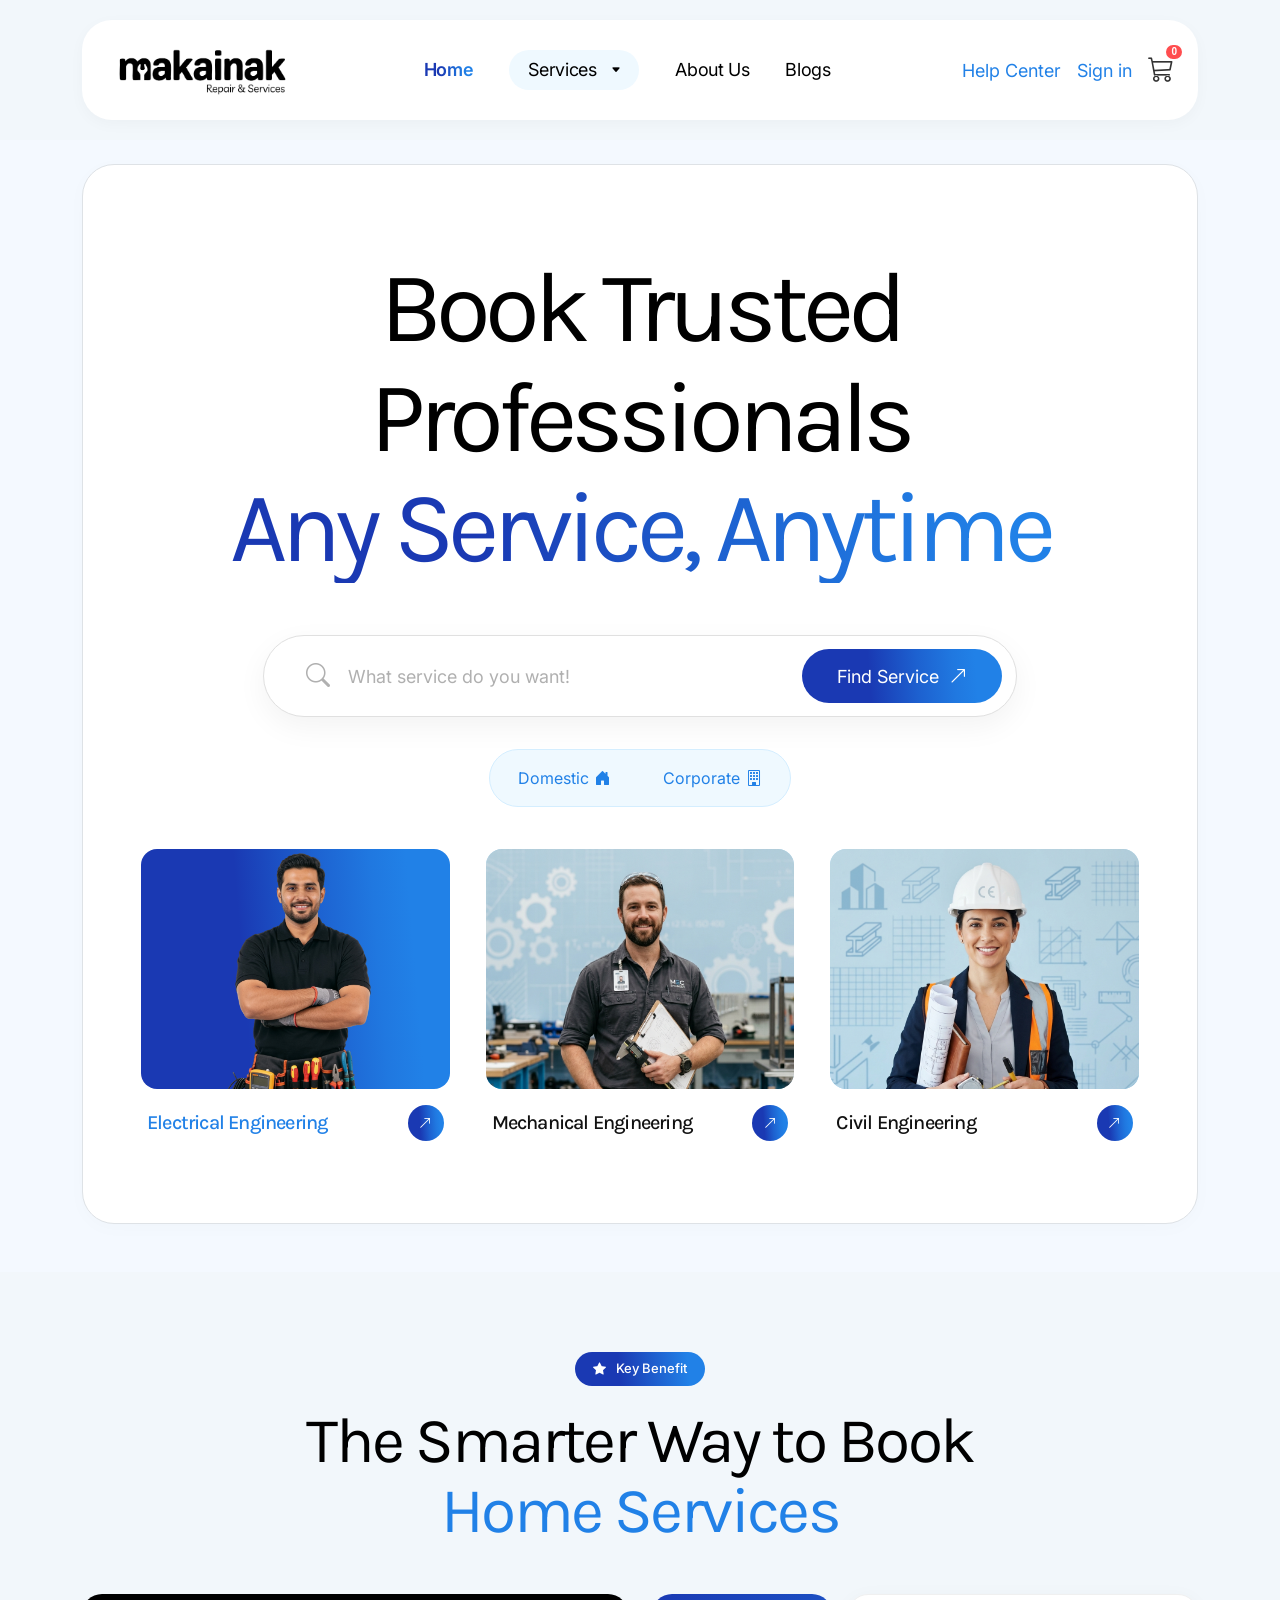
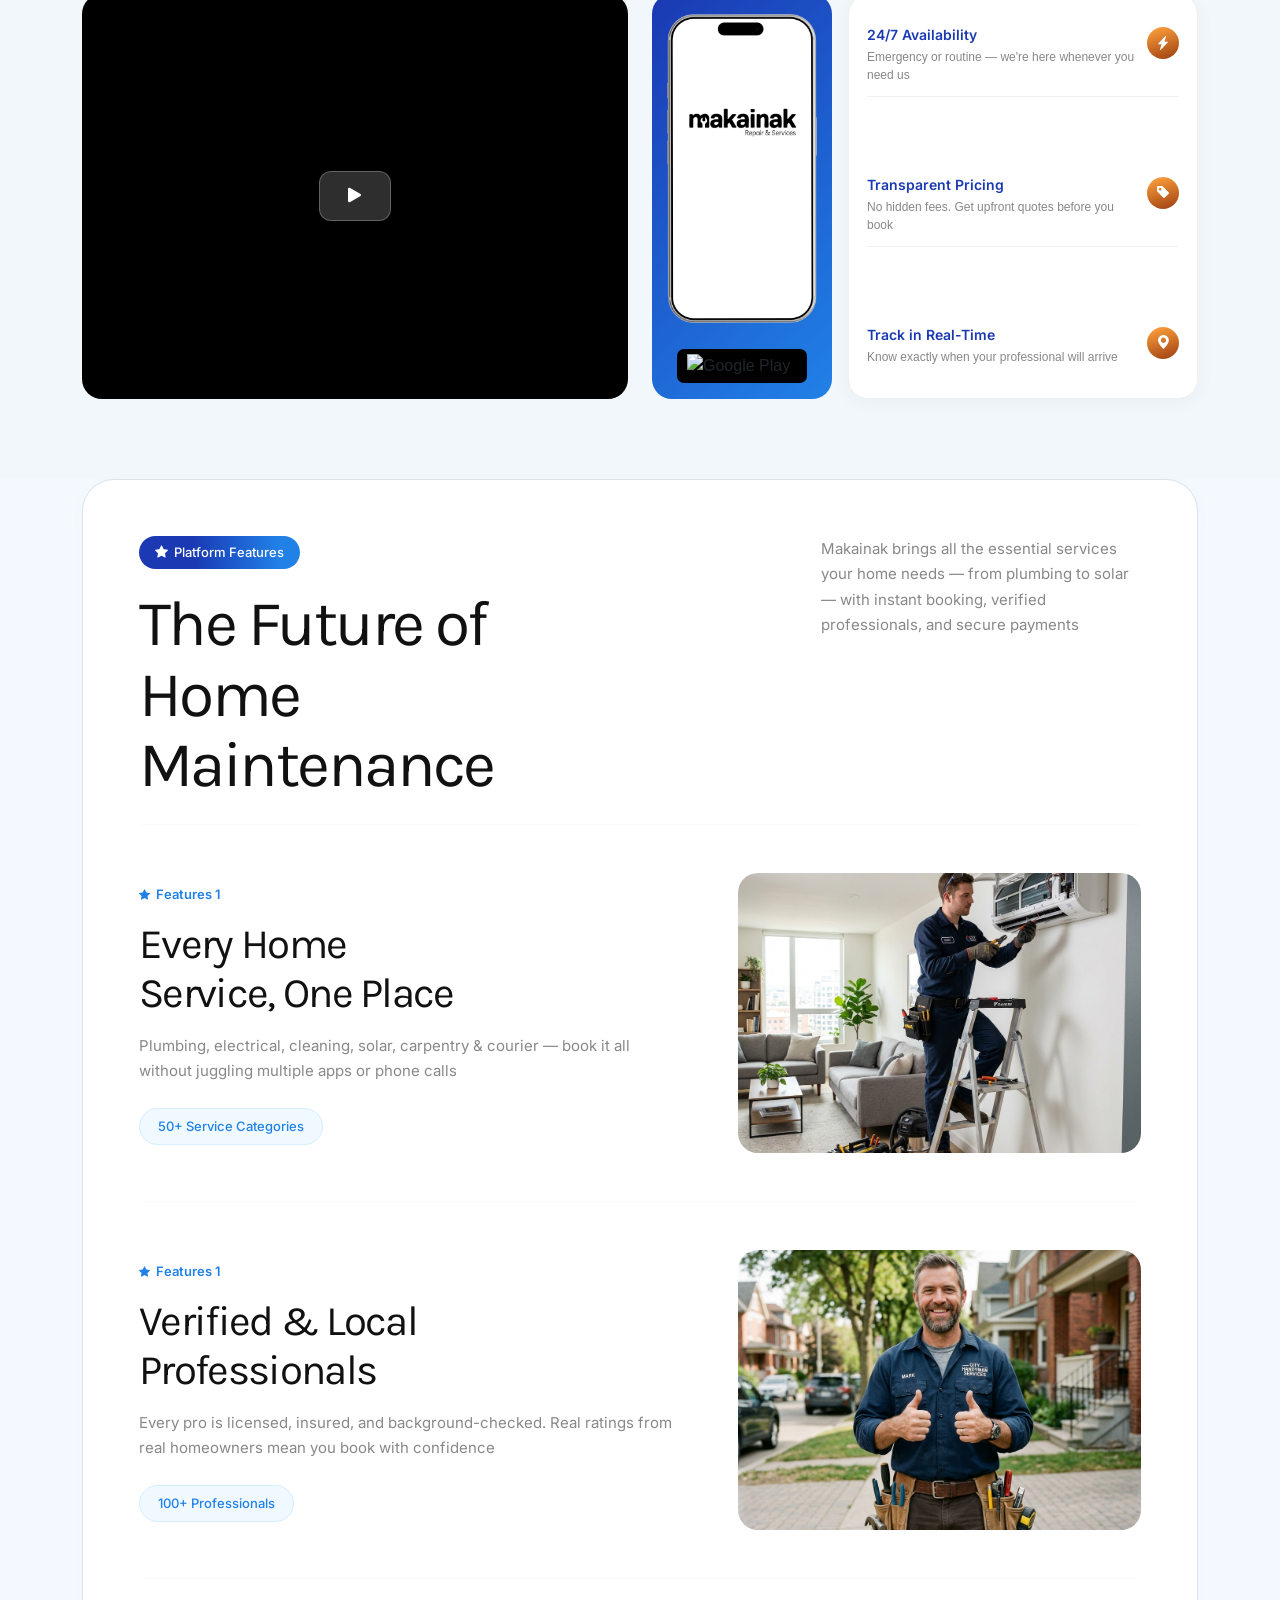
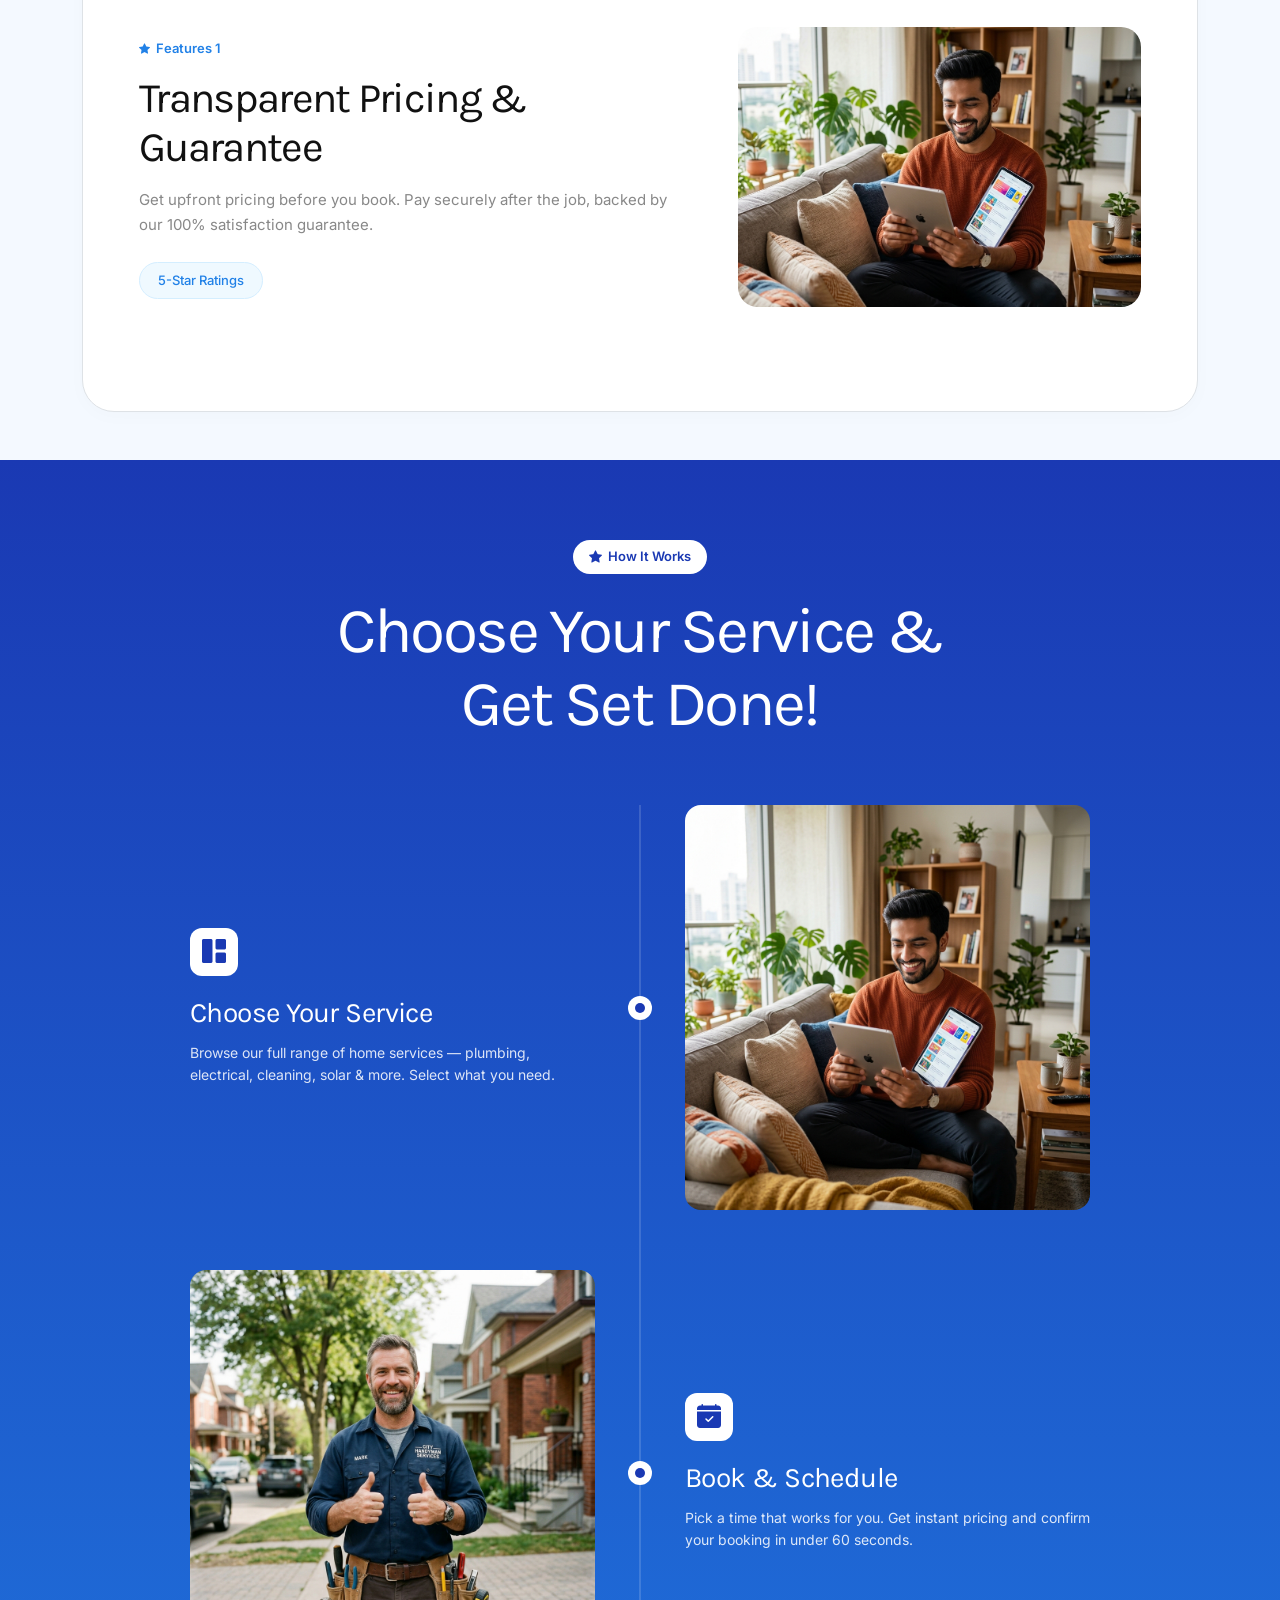
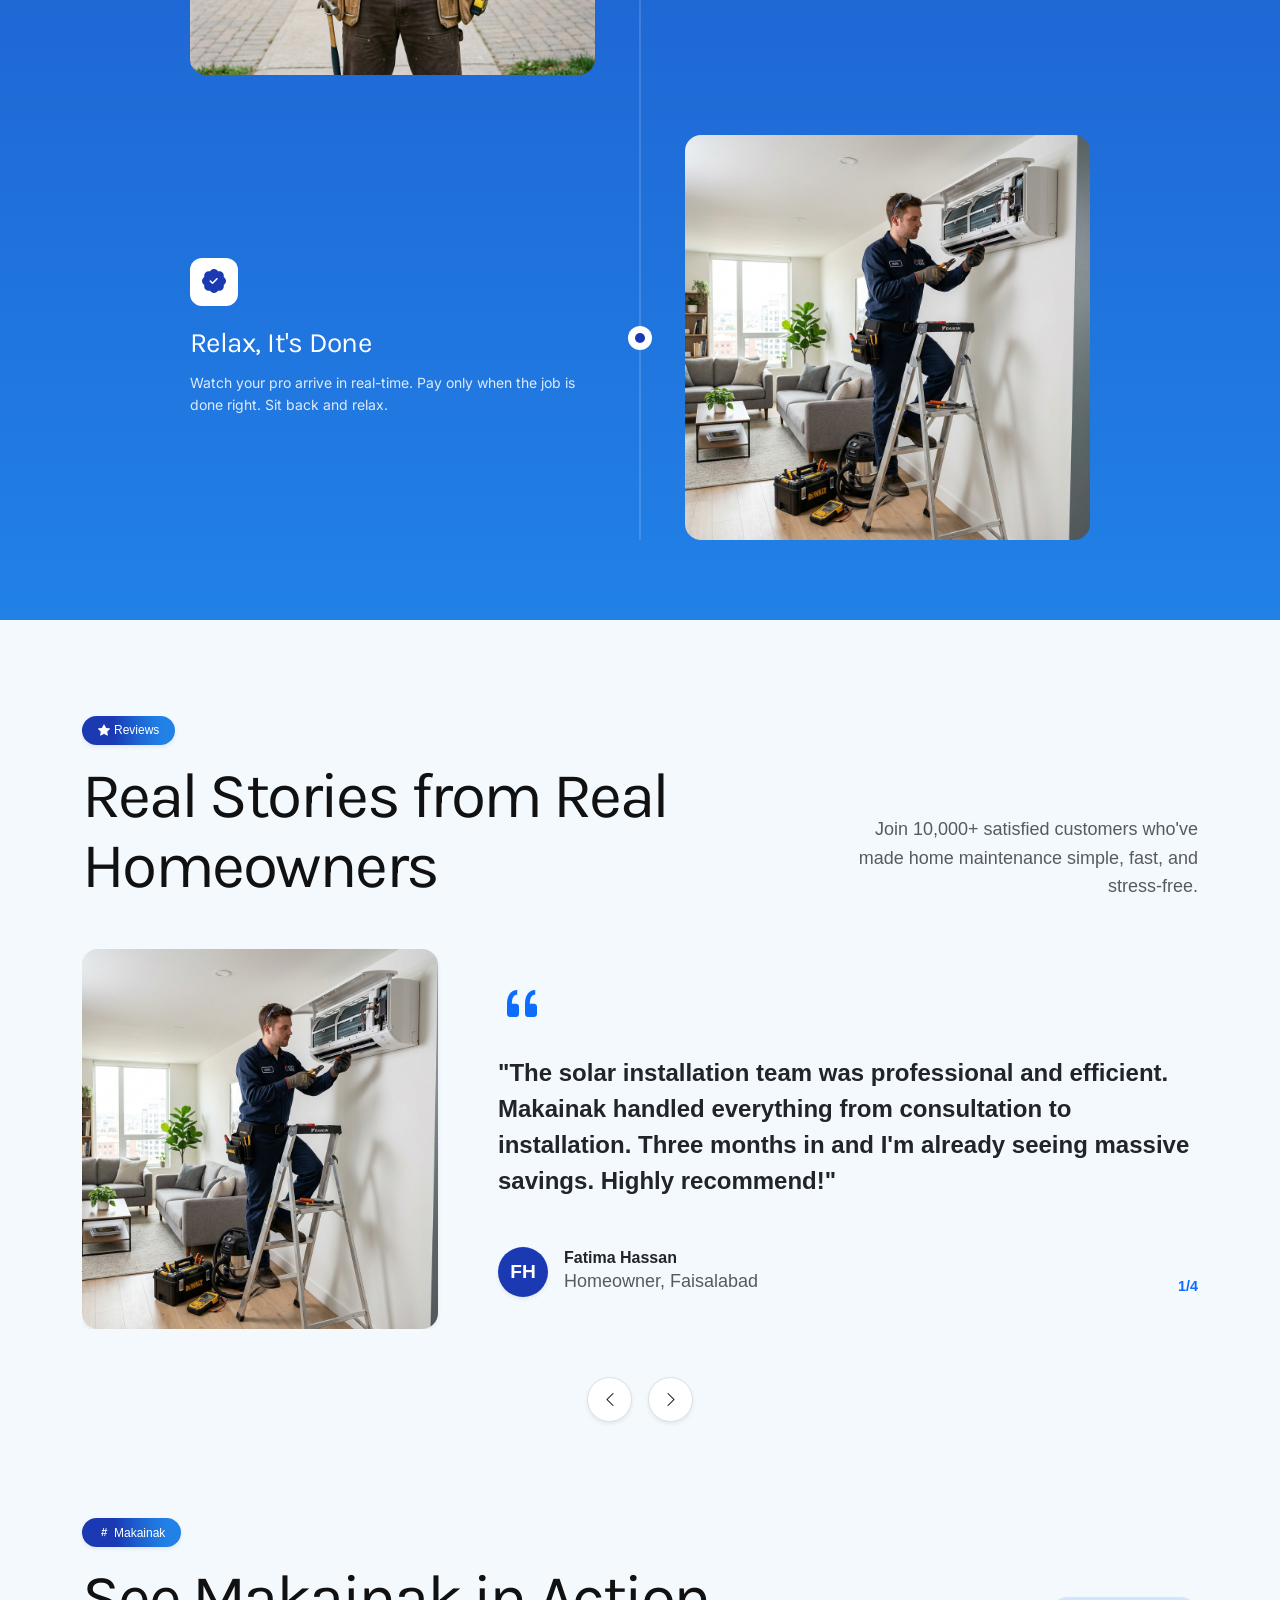
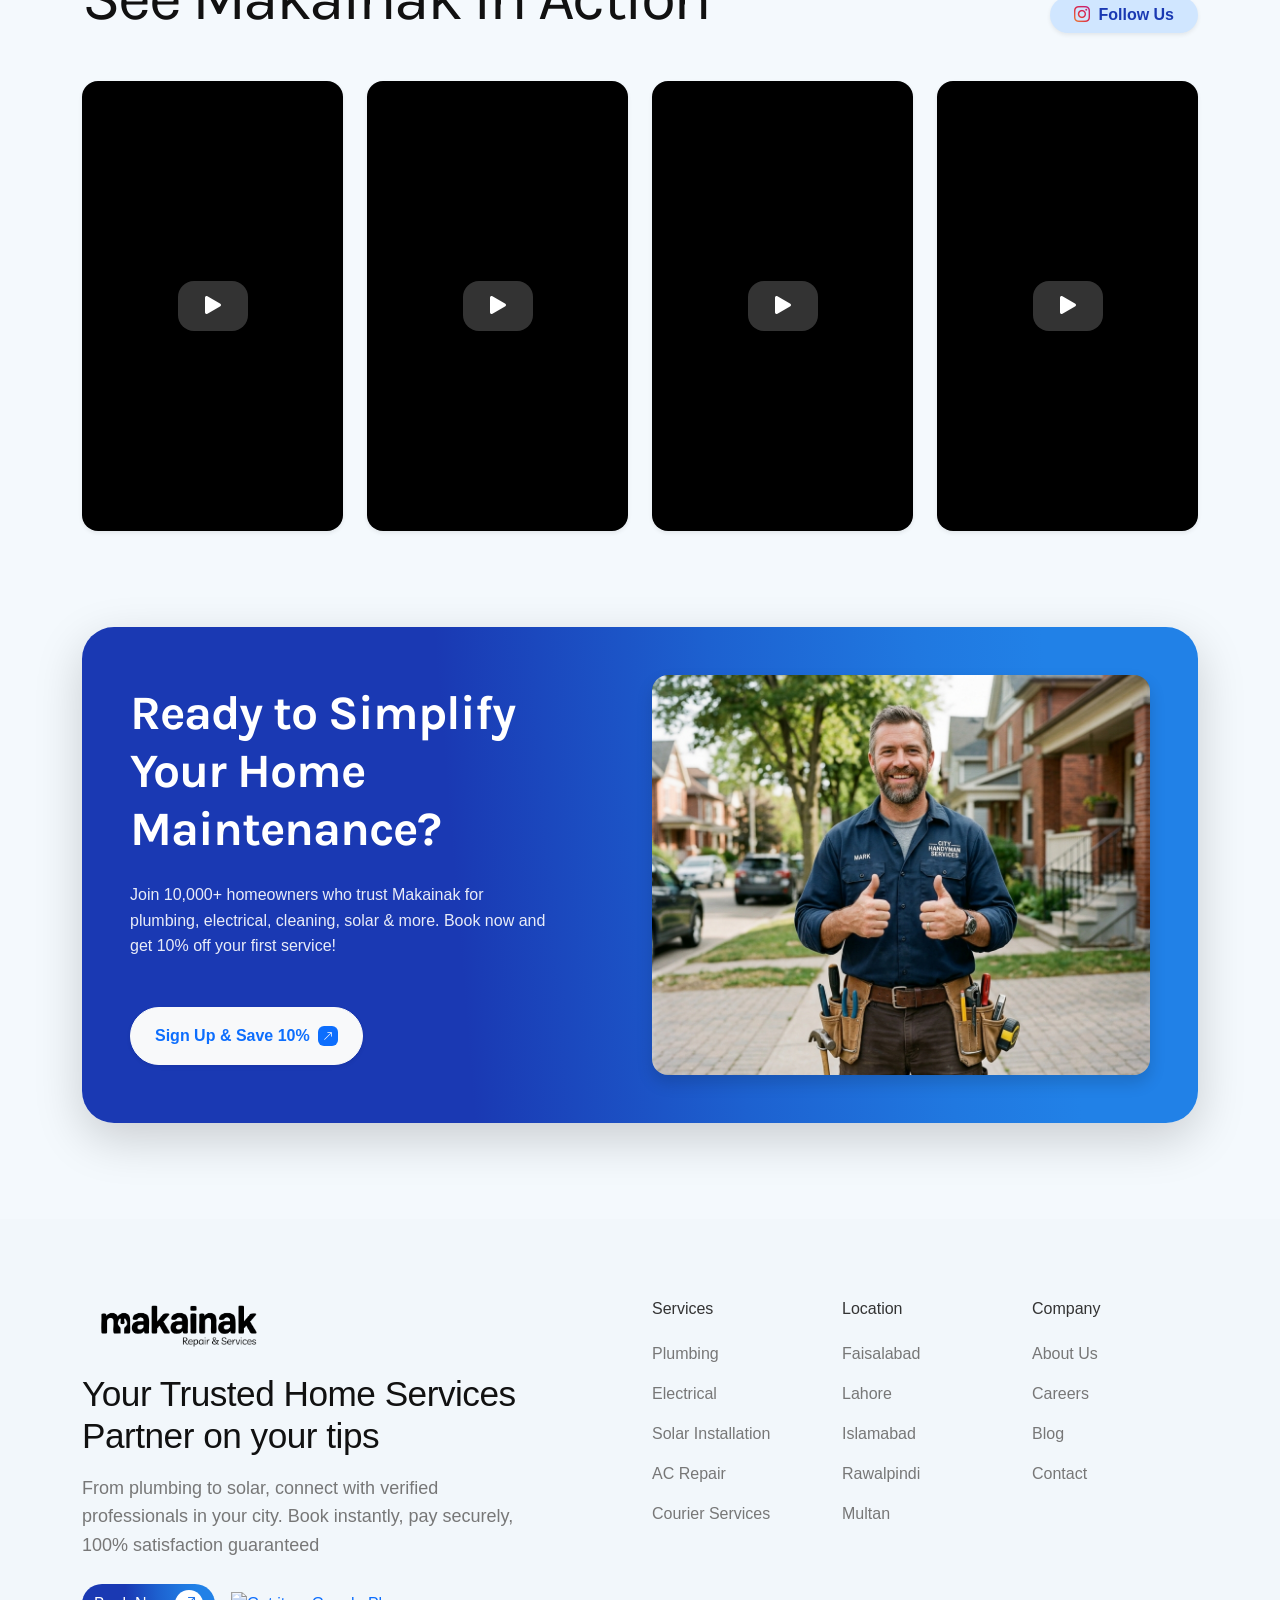
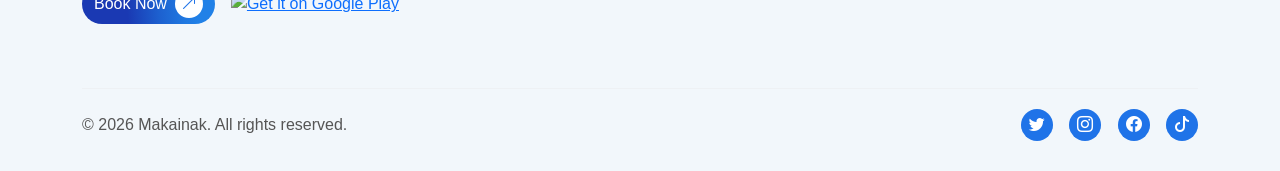
==== commit ed4a03b5: "final" ====
--- a/index.html
+++ b/index.html
@@ -15,7 +15,9 @@
   <!-- Google Fonts -->
   <link rel="preconnect" href="https://fonts.googleapis.com">
   <link rel="preconnect" href="https://fonts.gstatic.com" crossorigin>
-  <link href="https://fonts.googleapis.com/css2?family=Karla:wght@400;500;600;700&display=swap" rel="stylesheet">
+  <link
+    href="https://fonts.googleapis.com/css2?family=Karla:wght@400;500;600;700&family=Inter:wght@400;500;600;700&display=swap"
+    rel="stylesheet">
 </head>
 
 <body>
@@ -30,8 +32,6 @@
       <div class="text-center">
         <h2 class="modal-title">Welcome back</h2>
         <p class="modal-subtitle">Sign in to manage your bookings and saved pros.</p>
-
-
         <form>
           <div class="input-group-custom">
             <i class="bi bi-envelope"></i>
@@ -63,8 +63,6 @@
       <div class="text-center">
         <h2 class="modal-title">Create your account</h2>
         <p class="modal-subtitle">Join Makainak and book trusted local pros in seconds.</p>
-
-
         <form>
           <div class="input-group-custom">
             <i class="bi bi-person"></i>
@@ -358,12 +356,11 @@
         </ul>
 
         <!-- Desktop Right Actions -->
+
+
         <div class="nav-actions">
           <a href="contact.html" class="help-center-link">Help Center</a>
           <a href="#" class="sign-in-link">Sign in</a>
-        </div>
-
-        <div class="header-right-icons">
           <a href="cart.html" class="cart-btn">
             <i class="bi bi-cart3"></i>
             <span class="cart-badge">0</span>
@@ -383,162 +380,160 @@
     <div class="bg-white rounded-5 p-4 p-md-5 border" style="box-shadow: 0 4px 20px rgba(0,0,0,0.02);">
 
       <!-- Hero Section -->
-      <section class="hero-section text-center">
-        <h1 class="hero-heading">Book Trusted Professionals <br> <span class="hero-subheading text-primary">Any Service, Anytime</span></h1>
-
-        <!-- Search Bar -->
-        <div class="search-bar-wrapper mx-auto mt-4">
-          <div class="input-group search-bar">
-            <span class="input-group-text bg-white border-0"><i class="bi bi-search"></i></span>
-            <input type="text" class="form-control border-0 shadow-none" placeholder="What service do you want!">
-            <button class="btn btn-primary" type="button">Find Service <i
-                class="bi bi-arrow-right ms-2"></i></button>
-          </div>
-        </div>
-
-        <!-- Toggle Buttons -->
-        <div class="toggle-wrapper mt-4 d-flex flex-column align-items-center">
-          <div class="toggle-group d-flex p-1 rounded-pill bg-white shadow-sm" id="typeToggle">
-            <button class="btn btn-toggle toggle-option rounded-pill px-4 py-2 text-muted"
-              data-target="domestic">Domestic
-              <i class="bi bi-house-door-fill ms-1"></i></button>
-            <button class="btn btn-toggle toggle-option rounded-pill px-4 py-2 text-muted"
-              data-target="corporate">Corporate <i class="bi bi-building ms-1"></i></button>
-          </div>
-          <p id="toggleError" class="text-danger fw-bold mt-2 d-none blink-animation">Please select either Domestic or
-            Corporate to continue.</p>
+      <section class="hero-section">
+        <div class="hero-inner">
+
+          <!-- Heading -->
+          <div class="text-center">
+            <h1 class="hero-heading">
+              Book Trusted Professionals
+              <span>Any Service, Anytime</span>
+            </h1>
+          </div>
+
+          <!-- Search Bar -->
+          <div class="search-bar-container">
+            <div class="search-input-group">
+              <i class="bi bi-search"></i>
+              <input type="text" placeholder="What service do you want!">
+            </div>
+            <button class="btn-find-service">
+              Find Service <i class="bi bi-arrow-up-right"></i>
+            </button>
+          </div>
+
+          <!-- Category Toggles -->
+          <div class="d-flex flex-column align-items-center gap-2">
+            <div class="category-toggle-pill" id="typeToggle">
+              <button class="toggle-btn toggle-option" data-target="domestic">Domestic <i class="bi bi-house-door-fill"></i></button>
+              <button class="toggle-btn toggle-option" data-target="corporate">Corporate <i class="bi bi-building"></i></button>
+            </div>
+            <p id="toggleError" class="text-danger fw-bold mt-1 d-none blink-animation text-center mb-0">Please select either Domestic or Corporate to continue.</p>
+          </div>
+
+          <!-- Service Grid -->
+          <div class="hero-service-grid">
+            <!-- Electrical -->
+            <div class="hero-service-card electrical open-booking" data-target="electrical">
+              <div class="card-img-wrapper electrical">
+                <img src="assets/images/electrical_engineering.png" alt="Electrical Engineering">
+              </div>
+              <div class="card-footer">
+                <h4 class="card-title">Electrical Engineering</h4>
+                <div class="card-arrow-btn">
+                  <i class="bi bi-arrow-up-right"></i>
+                </div>
+              </div>
+            </div>
+
+            <!-- Mechanical -->
+            <div class="hero-service-card open-booking" data-target="mechanical">
+              <div class="card-img-wrapper mechanical">
+                <img src="assets/images/mechanical_engineering.png" alt="Mechanical Engineering">
+              </div>
+              <div class="card-footer">
+                <h4 class="card-title">Mechanical Engineering</h4>
+                <div class="card-arrow-btn">
+                  <i class="bi bi-arrow-up-right"></i>
+                </div>
+              </div>
+            </div>
+
+            <!-- Civil -->
+            <div class="hero-service-card open-booking" data-target="civil">
+              <div class="card-img-wrapper civil">
+                <img src="assets/images/civil_engineering.png" alt="Civil Engineering">
+              </div>
+              <div class="card-footer">
+                <h4 class="card-title">Civil Engineering</h4>
+                <div class="card-arrow-btn">
+                  <i class="bi bi-arrow-up-right"></i>
+                </div>
+              </div>
+            </div>
+          </div>
+
         </div>
       </section>
-
-      <!-- Services Section -->
-      <section class="services-section">
-        <div class="row g-4 justify-content-center">
-          <!-- Card 1 -->
-          <div class="col-lg-4 col-md-6 col-12">
-            <div class="service-card active-card open-booking" data-target="electrical">
-              <div class="service-image-wrapper">
-                <img src="assets/images/electrical_engineering.png" alt="Electrical Engineering"
-                  class="img-fluid w-100">
-              </div>
-              <div class="service-content p-4">
-                <h4 class="mb-3 fw-bold" style="font-size: 1.2rem;">Electrical Engineering</h4>
-                <div class="d-flex justify-content-between align-items-center">
-                  <span class="text-primary fw-bold" style="font-size: 0.9rem;">Select Services</span>
-                  <a href="#" class="btn-hero-arrow open-booking" data-target="electrical"><i
-                      class="bi bi-arrow-up-right"></i></a>
-                </div>
-              </div>
-            </div>
-          </div>
-          <!-- Card 2 -->
-          <div class="col-lg-4 col-md-6 col-12">
-            <div class="service-card open-booking" data-target="mechanical">
-              <div class="service-image-wrapper">
-                <img src="assets/images/mechanical_engineering.png" alt="Mechanical Engineering"
-                  class="img-fluid w-100">
-              </div>
-              <div class="service-content p-4">
-                <h4 class="mb-3 fw-bold" style="font-size: 1.2rem;">Mechanical Engineering</h4>
-                <div class="d-flex justify-content-between align-items-center">
-                  <span class="text-primary fw-bold" style="font-size: 0.9rem;">Select Services</span>
-                  <a href="#" class="btn-hero-arrow open-booking" data-target="mechanical"><i
-                      class="bi bi-arrow-up-right"></i></a>
-                </div>
-              </div>
-            </div>
-          </div>
-          <!-- Card 3 -->
-          <div class="col-lg-4 col-md-6 col-12">
-            <div class="service-card open-booking" data-target="civil">
-              <div class="service-image-wrapper">
-                <img src="assets/images/civil_engineering.png" alt="Civil Engineering" class="img-fluid w-100">
-              </div>
-              <div class="service-content p-4">
-                <h4 class="mb-3 fw-bold" style="font-size: 1.2rem;">Civil Engineering</h4>
-                <div class="d-flex justify-content-between align-items-center">
-                  <span class="text-primary fw-bold" style="font-size: 0.9rem;">Select Services</span>
-                  <a href="#" class="btn-hero-arrow open-booking" data-target="civil"><i
-                      class="bi bi-arrow-up-right"></i></a>
-                </div>
-              </div>
-            </div>
-          </div>
-        </div>
-      </section>
-
     </div>
   </div>
 
   <!-- Benefits Section -->
-  <section class="benefits-section pb-5">
+  <section class="benefits-section">
     <div class="container">
+
+      <!-- Header -->
       <div class="text-center mb-5">
-        <span class="badge bg-primary rounded-pill px-3 py-2 mb-3"><i class="bi bi-star-fill me-1"></i> Key
-          Benefit</span>
+        <span class="benefits-badge">
+          <i class="bi bi-star-fill me-1"></i> Key Benefit
+        </span>
         <h2 class="benefits-heading">The Smarter Way to Book</h2>
-        <h3 class="benefits-subheading text-primary">Home Services</h3>
-      </div>
-
+        <h3 class="benefits-subheading">Home Services</h3>
+      </div>
+
+      <!-- Content Row -->
       <div class="row g-4 align-items-stretch">
-        <!-- Video Placeholder -->
-        <div class="col-lg-6 col-12">
-          <div class="video-placeholder rounded-4 h-100 d-flex justify-content-center align-items-center bg-black">
-            <button class="btn btn-light rounded-circle play-btn" style="width: 60px; height: 60px;">
-              <i class="bi bi-play-fill fs-3"></i>
+
+        <!-- Left: Video Placeholder -->
+        <div class="col-lg-6">
+          <div class="video-placeholder">
+            <button class="play-btn-figma">
+              <i class="bi bi-play-fill"></i>
             </button>
           </div>
         </div>
 
-        <!-- App & Features -->
-        <div class="col-lg-6 col-12">
-          <div class="row g-4 h-100">
-            <!-- App Download Card -->
-            <div class="col-md-5 col-12">
-              <div
-                class="app-card rounded-4 p-4 text-center h-100 d-flex flex-column justify-content-center position-relative overflow-hidden bg-primary text-white">
-                <div
-                  class="phone-mockup bg-white rounded-4 p-3 mx-auto mt-2 d-flex flex-column align-items-center justify-content-center"
-                  style="width: 140px; height: 220px; border: 4px solid #fff; border-radius: 20px;">
-                  <h4 class="text-dark fw-bold mb-0">makainak</h4>
-                  <p class="text-muted" style="font-size: 8px;">Repair & Services</p>
-                  <div class="mt-auto w-100">
-                    <img src="https://upload.wikimedia.org/wikipedia/commons/7/78/Google_Play_Store_badge_EN.svg"
-                      alt="Google Play" class="img-fluid bg-dark p-1 rounded">
-                  </div>
-                </div>
-              </div>
-            </div>
-            <!-- Features List -->
-            <div class="col-md-7 col-12">
-              <div class="features-list d-flex flex-column gap-3 h-100 justify-content-between">
-                <!-- Feature Item 1 -->
-                <div class="feature-item p-3 bg-white rounded-3 shadow-sm border">
-                  <div class="d-flex justify-content-between align-items-start mb-2">
-                    <h6 class="fw-bold text-primary mb-0">24/7 Availability</h6>
-                    <i class="bi bi-lightning-charge-fill text-primary"></i>
-                  </div>
-                  <p class="text-muted mb-0 small">Emergency or routine - we're here whenever you need us.</p>
-                </div>
-                <!-- Feature Item 2 -->
-                <div class="feature-item p-3 bg-white rounded-3 shadow-sm border">
-                  <div class="d-flex justify-content-between align-items-start mb-2">
-                    <h6 class="fw-bold text-primary mb-0">Transparent Pricing</h6>
-                    <i class="bi bi-tag-fill text-primary"></i>
-                  </div>
-                  <p class="text-muted mb-0 small">No hidden fees. Get upfront quotes before you book.</p>
-                </div>
-                <!-- Feature Item 3 -->
-                <div class="feature-item p-3 bg-white rounded-3 shadow-sm border">
-                  <div class="d-flex justify-content-between align-items-start mb-2">
-                    <h6 class="fw-bold text-primary mb-0">Track in Real-Time</h6>
-                    <i class="bi bi-geo-alt-fill text-primary"></i>
-                  </div>
-                  <p class="text-muted mb-0 small">Know exactly when your professional will arrive.</p>
-                </div>
-              </div>
-            </div>
-          </div>
-        </div>
+        <!-- Right: App Card + Features -->
+        <div class="col-lg-6">
+          <div class="benefits-right-col">
+
+            <!-- App Card -->
+            <div class="app-card-figma">
+              <img src="assets/images/mookup.png" alt="App Mockup" class="mockup-img">
+              <img src="https://upload.wikimedia.org/wikipedia/commons/7/78/Google_Play_Store_badge_EN.svg"
+                alt="Google Play" class="play-store-badge">
+            </div>
+
+            <!-- Feature List -->
+            <div class="feature-container-figma">
+              <div class="feature-item-figma">
+                <div class="feature-row">
+                  <div>
+                    <h6>24/7 Availability</h6>
+                    <p>Emergency or routine — we're here whenever you need us</p>
+                  </div>
+                  <div class="feature-icon-wrap">
+                    <i class="bi bi-lightning-charge-fill"></i>
+                  </div>
+                </div>
+              </div>
+              <div class="feature-item-figma">
+                <div class="feature-row">
+                  <div>
+                    <h6>Transparent Pricing</h6>
+                    <p>No hidden fees. Get upfront quotes before you book</p>
+                  </div>
+                  <div class="feature-icon-wrap">
+                    <i class="bi bi-tag-fill"></i>
+                  </div>
+                </div>
+              </div>
+              <div class="feature-item-figma">
+                <div class="feature-row">
+                  <div>
+                    <h6>Track in Real-Time</h6>
+                    <p>Know exactly when your professional will arrive</p>
+                  </div>
+                  <div class="feature-icon-wrap">
+                    <i class="bi bi-geo-alt-fill"></i>
+                  </div>
+                </div>
+              </div>
+            </div>
+
+          </div>
+        </div>
+
       </div>
     </div>
   </section>
@@ -546,82 +541,69 @@
   <!-- Platform Features Section -->
   <section class="platform-features-section pb-5">
     <div class="container">
-      <div class="bg-white rounded-5 p-4 p-md-5 border" style="box-shadow: 0 4px 20px rgba(0,0,0,0.02);">
+      <div class="bg-white rounded-5 border" style="box-shadow: 0 4px 20px rgba(0,0,0,0.02); padding: 56px;">
 
         <!-- Section Header -->
-        <div class="row mb-5 align-items-end">
-          <div class="col-lg-7">
-            <span class="badge bg-primary rounded-pill px-3 py-2 mb-3"><i class="bi bi-star-fill me-1"></i> Platform
-              Features</span>
+        <div class="row mb-4 align-items-start">
+          <div class="col-lg-6">
+            <span class="platform-badge">
+              <i class="bi bi-star-fill"></i> Platform Features
+            </span>
             <h2 class="platform-heading">The Future of Home<br>Maintenance</h2>
           </div>
-          <div class="col-lg-5 text-lg-end mt-3 mt-lg-0">
-            <p class="text-muted small mb-0 ms-lg-auto text-lg-end text-start" style="max-width: 350px;">Makainak brings
-              all the essential services your home needs — from plumbing to solar — with instant booking, verified
-              professionals, and secure payments</p>
-          </div>
-        </div>
-
-        <hr class="mb-5 text-muted" style="opacity: 0.1;">
+          <div class="col-lg-6 d-flex align-items-center justify-content-end mt-3 mt-lg-0">
+            <p class="platform-desc mb-0">Makainak brings all the essential services your home needs — from plumbing to solar — with instant booking, verified professionals, and secure payments</p>
+          </div>
+        </div>
+
+        <hr class="feature-divider mb-0">
 
         <!-- Feature Block 1 -->
-        <div class="row align-items-center mb-5 feature-block">
+        <div class="row align-items-center feature-block">
           <div class="col-lg-7 mb-4 mb-lg-0 pe-lg-5">
-            <div class="d-flex align-items-center mb-3">
-              <i class="bi bi-star-fill text-primary me-2"></i>
-              <span class="fw-bold small">Features 1</span>
-            </div>
-            <h3 class="feature-title mb-3">Every Home<br>Service, One Place</h3>
-            <p class="text-muted small mb-4">Plumbing, electrical, cleaning, solar, carpentry & courier — book it all
-              without juggling multiple apps or phone calls</p>
-            <span class="badge bg-info text-primary rounded-pill px-3 py-2"
-              style="background-color: #d0e6ff !important;">50+ Service Categories</span>
+            <div class="feature-label">
+              <i class="bi bi-star-fill"></i> Features 1
+            </div>
+            <h3 class="feature-title">Every Home<br>Service, One Place</h3>
+            <p class="feature-desc">Plumbing, electrical, cleaning, solar, carpentry & courier — book it all without juggling multiple apps or phone calls</p>
+            <span class="feature-badge">50+ Service Categories</span>
           </div>
           <div class="col-lg-5">
-            <img src="assets/images/feature_ac_repair.png" alt="AC Repair"
-              class="img-fluid rounded-4 w-100 object-fit-cover shadow-sm" style="height: 280px;">
-          </div>
-        </div>
-
-        <hr class="mb-5 text-muted" style="opacity: 0.1;">
+            <img src="assets/images/feature_ac_repair.png" alt="AC Repair" class="feature-img">
+          </div>
+        </div>
+
+        <hr class="feature-divider">
 
         <!-- Feature Block 2 -->
-        <div class="row align-items-center mb-5 feature-block">
+        <div class="row align-items-center feature-block">
           <div class="col-lg-7 mb-4 mb-lg-0 pe-lg-5">
-            <div class="d-flex align-items-center mb-3">
-              <i class="bi bi-star-fill text-primary me-2"></i>
-              <span class="fw-bold small">Features 1</span>
-            </div>
-            <h3 class="feature-title mb-3">Verified & Local<br>Professionals</h3>
-            <p class="text-muted small mb-4">Every pro is licensed, insured, and background-checked. Real ratings from
-              real homeowners mean you book with confidence</p>
-            <span class="badge bg-info text-primary rounded-pill px-3 py-2"
-              style="background-color: #d0e6ff !important;">100+ Professionals</span>
+            <div class="feature-label">
+              <i class="bi bi-star-fill"></i> Features 1
+            </div>
+            <h3 class="feature-title">Verified & Local<br>Professionals</h3>
+            <p class="feature-desc">Every pro is licensed, insured, and background-checked. Real ratings from real homeowners mean you book with confidence</p>
+            <span class="feature-badge">100+ Professionals</span>
           </div>
           <div class="col-lg-5">
-            <img src="assets/images/feature_professional.png" alt="Local Professionals"
-              class="img-fluid rounded-4 w-100 object-fit-cover shadow-sm" style="height: 280px;">
-          </div>
-        </div>
-
-        <hr class="mb-5 text-muted" style="opacity: 0.1;">
+            <img src="assets/images/feature_professional.png" alt="Local Professionals" class="feature-img">
+          </div>
+        </div>
+
+        <hr class="feature-divider">
 
         <!-- Feature Block 3 -->
         <div class="row align-items-center feature-block">
           <div class="col-lg-7 mb-4 mb-lg-0 pe-lg-5">
-            <div class="d-flex align-items-center mb-3">
-              <i class="bi bi-star-fill text-primary me-2"></i>
-              <span class="fw-bold small">Features 1</span>
-            </div>
-            <h3 class="feature-title mb-3">Transparent Pricing &<br>Guarantee</h3>
-            <p class="text-muted small mb-4">Get upfront pricing before you book. Pay securely after the job, backed by
-              our 100% satisfaction guarantee.</p>
-            <span class="badge bg-info text-primary rounded-pill px-3 py-2"
-              style="background-color: #d0e6ff !important;">5-Star Ratings</span>
+            <div class="feature-label">
+              <i class="bi bi-star-fill"></i> Features 1
+            </div>
+            <h3 class="feature-title">Transparent Pricing &<br>Guarantee</h3>
+            <p class="feature-desc">Get upfront pricing before you book. Pay securely after the job, backed by our 100% satisfaction guarantee.</p>
+            <span class="feature-badge">5-Star Ratings</span>
           </div>
           <div class="col-lg-5">
-            <img src="assets/images/feature_tablet.png" alt="Transparent Pricing"
-              class="img-fluid rounded-4 w-100 object-fit-cover shadow-sm" style="height: 280px;">
+            <img src="assets/images/feature_tablet.png" alt="Transparent Pricing" class="feature-img">
           </div>
         </div>
 
@@ -630,89 +612,90 @@
   </section>
 
   <!-- How It Works Section -->
-  <section class="how-it-works-section text-white py-5 mt-5">
-    <div class="container py-5">
-
-      <!-- Section Header -->
-      <div class="text-center mb-5 pb-4">
-        <span class="badge bg-white text-primary rounded-pill px-4 py-2 mb-4 shadow-sm" style="font-weight: 600;">
-          <img src="assets/images/logo.png" alt="logo" style="height: 12px; margin-right: 8px;"> How It Works
+  <section class="how-it-works-section text-white">
+    <div class="container">
+
+      <!-- Header -->
+      <div class="hiw-header text-center">
+        <span class="hiw-badge">
+          <i class="bi bi-star-fill"></i> How It Works
         </span>
         <h2 class="how-it-works-heading">Choose Your Service &<br>Get Set Done!</h2>
       </div>
 
-      <div class="timeline-container position-relative mt-5">
-
-        <!-- Step 1 -->
-        <div class="row align-items-center mb-5 step-row position-relative">
-          <div class="col-md-5 text-md-start text-center mb-5 mb-md-0">
+      <!-- Steps -->
+      <div class="hiw-timeline-wrapper">
+
+        <!-- Vertical line -->
+        <div class="hiw-vline"></div>
+
+        <!-- Step 1: Text LEFT, Image RIGHT -->
+        <div class="hiw-row">
+          <div class="hiw-cell hiw-cell-text">
             <div class="step-icon-box">
-              <i class="bi bi-gear-wide-connected"></i>
+              <i class="bi bi-grid-1x2-fill"></i>
             </div>
             <h3 class="step-title">Choose Your Service</h3>
-            <p class="step-desc">Browse our full range of home services — plumbing, electrical, cleaning, solar & more.
-              Select what you need.</p>
-          </div>
-
-          <div class="col-md-2 d-none d-md-flex justify-content-center align-items-center position-relative">
+            <p class="step-desc">Browse our full range of home services — plumbing, electrical, cleaning, solar & more. Select what you need.</p>
+          </div>
+
+          <div class="hiw-cell hiw-cell-dot">
             <div class="timeline-circle">
               <div class="timeline-dot"></div>
             </div>
           </div>
 
-          <div class="col-md-5">
-            <img src="assets/images/feature_tablet.png" alt="Choose Service" class="img-fluid rounded-4 w-100 shadow-lg">
-          </div>
-        </div>
-
-        <!-- Step 2 -->
-        <div class="row align-items-center mb-5 step-row position-relative flex-column-reverse flex-md-row">
-          <div class="col-md-5 mt-5 mt-md-0">
-            <img src="assets/images/feature_professional.png" alt="Book and Schedule"
-              class="img-fluid rounded-4 w-100 shadow-lg">
-          </div>
-
-          <div class="col-md-2 d-none d-md-flex justify-content-center align-items-center position-relative">
+          <div class="hiw-cell hiw-cell-image">
+            <img src="assets/images/feature_tablet.png" alt="Choose Your Service" class="hiw-img">
+          </div>
+        </div>
+
+        <!-- Step 2: Image LEFT, Text RIGHT -->
+        <div class="hiw-row">
+          <div class="hiw-cell hiw-cell-image">
+            <img src="assets/images/feature_professional.png" alt="Book & Schedule" class="hiw-img">
+          </div>
+
+          <div class="hiw-cell hiw-cell-dot">
             <div class="timeline-circle">
               <div class="timeline-dot"></div>
             </div>
           </div>
 
-          <div class="col-md-5 text-md-start text-center">
+          <div class="hiw-cell hiw-cell-text">
             <div class="step-icon-box">
-              <i class="bi bi-calendar-check"></i>
+              <i class="bi bi-calendar-check-fill"></i>
             </div>
             <h3 class="step-title">Book & Schedule</h3>
-            <p class="step-desc">Pick a time that works for you. Get instant pricing and confirm your booking in under
-              60 seconds.</p>
-          </div>
-        </div>
-
-        <!-- Step 3 -->
-        <div class="row align-items-center step-row position-relative">
-          <div class="col-md-5 text-md-start text-center">
+            <p class="step-desc">Pick a time that works for you. Get instant pricing and confirm your booking in under 60 seconds.</p>
+          </div>
+        </div>
+
+        <!-- Step 3: Text LEFT, Image RIGHT -->
+        <div class="hiw-row">
+          <div class="hiw-cell hiw-cell-text">
             <div class="step-icon-box">
-              <i class="bi bi-check2-square"></i>
+              <i class="bi bi-patch-check-fill"></i>
             </div>
             <h3 class="step-title">Relax, It's Done</h3>
-            <p class="step-desc">Watch your pro arrive in real-time. Pay only when the job is done right. Sit back and
-              relax.</p>
-          </div>
-
-          <div class="col-md-2 d-none d-md-flex justify-content-center align-items-center position-relative">
+            <p class="step-desc">Watch your pro arrive in real-time. Pay only when the job is done right. Sit back and relax.</p>
+          </div>
+
+          <div class="hiw-cell hiw-cell-dot">
             <div class="timeline-circle">
               <div class="timeline-dot"></div>
             </div>
           </div>
 
-          <div class="col-md-5">
-            <img src="assets/images/feature_ac_repair.png" alt="Relax" class="img-fluid rounded-4 w-100 shadow-lg">
+          <div class="hiw-cell hiw-cell-image">
+            <img src="assets/images/feature_ac_repair.png" alt="Relax It's Done" class="hiw-img">
           </div>
         </div>
 
       </div>
     </div>
   </section>
+
 
   <!-- Testimonials Section -->
   <section class="testimonials-section py-5" style="background-color: #f4f9fd;">
@@ -1086,7 +1069,7 @@
         if (!$('.toggle-option').hasClass('active')) {
           $('#typeToggle').addClass('border border-danger');
           $('#toggleError').removeClass('d-none');
-          $('html, body').animate({ scrollTop: $(".toggle-wrapper").offset().top - 100 }, 500);
+          $('html, body').animate({ scrollTop: $("#typeToggle").offset().top - 100 }, 500);
           return;
         }
         $('#bookingModal').addClass('active');
@@ -1157,7 +1140,7 @@
               </div>
             </div>`;
         });
-        
+
         // Add a prominent View Cart button at the bottom of the grid
         html += `
           <div class="col-12 text-center mt-4">
@@ -1165,7 +1148,7 @@
               <i class="bi bi-cart3 me-2"></i> View Cart
             </a>
           </div>`;
-          
+
         $('#detailedServiceGrid').html(html);
       });
 
@@ -1185,7 +1168,4 @@
 
 </body>
 
-</html>
-
-
-
+</html>
--- a/assets/css/main.css
+++ b/assets/css/main.css
@@ -10,73 +10,74 @@
 .header-wrapper {
   background-color: #f2f7fb;
   padding: 20px 0;
-  font-family: -apple-system, BlinkMacSystemFont, "Segoe UI", Roboto, "Helvetica Neue", Arial, sans-serif;
 }
 
 .navbar-pill {
-  background-color: #fff;
-  border-radius: 50px;
-  padding: 10px 24px;
-  display: flex;
-  align-items: center;
+  display: flex;
+  flex-direction: row;
   justify-content: space-between;
+  align-items: center;
+  padding: 24px;
+  gap: 20px;
+  /* Reduced gap from 378px to be responsive but using auto layout principles */
+  max-width: 1392px;
+  height: 100px;
+  margin: 0 auto;
+  background: #FFFFFF;
+  border-radius: 30px;
   box-shadow: 0 4px 15px rgba(0, 0, 0, 0.03);
 }
 
-.logo {
-  text-decoration: none;
-  display: flex;
-  align-items: center;
-  gap: 10px;
-}
-
 .logo-img {
-  width: 186.35px;
-  height: 53.35px;
+  width: 186.36px;
+  height: 53.36px;
   object-fit: contain;
 }
 
-.logo span {
-  font-size: 10px;
-  font-weight: 500;
-  color: #666;
-  margin-top: 2px;
-}
-
 .nav-links {
   display: flex;
-  align-items: center;
-  gap: 30px;
+  flex-direction: row;
+  align-items: center;
+  padding: 0px;
+  gap: 36px;
+  list-style: none;
   margin: 0;
-  padding: 0;
-  list-style: none;
 }
 
 .nav-links a {
   text-decoration: none;
-  color: #333;
-  font-size: var(--text-base);
-  font-weight: 500;
-  transition: color 0.2s;
-}
-
-.nav-links a:hover,
+  font-family: 'Inter', sans-serif;
+  font-style: normal;
+  font-weight: 400;
+  font-size: 18px;
+  line-height: 26px;
+  letter-spacing: -0.02em;
+  color: #000000;
+  transition: all 0.3s;
+}
+
 .nav-links a.active {
-  color: #1f73e8;
-}
-
-.nav-links li.services-dropdown {
+  background: linear-gradient(85.26deg, #1A39B3 33.96%, #1A3CB5 35.54%, #1D61D0 57.61%, #2078E0 75.47%, #2181E7 86.51%);
+  -webkit-background-clip: text;
+  -webkit-text-fill-color: transparent;
+  background-clip: text;
+  font-weight: 600;
+}
+
+.services-dropdown {
   position: relative;
 }
 
-.nav-links li.services-dropdown>a {
-  background-color: #f0f7ff;
-  color: #333;
-  padding: 8px 16px;
-  border-radius: 20px;
-  display: flex;
-  align-items: center;
-  gap: 5px;
+.services-dropdown>a {
+  display: flex !important;
+  align-items: center;
+  justify-content: center;
+  gap: 10px;
+  width: 130px;
+  height: 40px;
+  background: #EFF9FF !important;
+  border-radius: 40px !important;
+  color: #000000 !important;
 }
 
 .desktop-dropdown-menu {
@@ -97,7 +98,7 @@
   transition: all 0.3s ease;
 }
 
-.services-dropdown:hover>.desktop-dropdown-menu {
+.services-dropdown:hover .desktop-dropdown-menu {
   display: block;
   opacity: 1;
   visibility: visible;
@@ -116,6 +117,8 @@
   font-size: 14px !important;
   font-weight: 500 !important;
   background: none !important;
+  width: 100% !important;
+  height: auto !important;
   border-radius: 0 !important;
 }
 
@@ -151,25 +154,19 @@
 
 .nav-actions {
   display: flex;
-  align-items: center;
-  gap: 20px;
-}
-
-.header-right-icons {
-  display: flex;
-  align-items: center;
-  gap: 15px;
-}
-
-.nav-actions a {
-  text-decoration: none;
-  font-size: var(--text-base);
-  font-weight: 500;
+  flex-direction: row;
+  align-items: center;
+  padding: 0px;
+  gap: 16px;
 }
 
 .help-center-link,
 .sign-in-link {
-  color: #1f73e8;
+  font-family: 'Inter', sans-serif;
+  font-size: 18px;
+  font-weight: 400;
+  color: #2181E7;
+  text-decoration: none;
 }
 
 .cart-btn {
@@ -181,13 +178,14 @@
   justify-content: center;
   transition: all 0.2s;
   text-decoration: none;
-  margin-left: 10px;
 }
 
 .cart-btn:hover {
   color: #1f73e8;
   transform: scale(1.1);
 }
+
+
 
 .cart-badge {
   position: absolute;
@@ -318,216 +316,409 @@
    HERO & SEARCH STYLES
    ========================================= */
 .hero-section {
-  padding: 60px 0 40px;
+  padding: 40px 0 20px;
+}
+
+.hero-inner {
+  display: flex;
+  flex-direction: column;
+  align-items: center;
+  gap: 32px;
+  width: 100%;
 }
 
 .hero-heading {
   font-family: 'Karla', sans-serif;
-  font-weight: 700;
   font-style: normal;
-  line-height: 1.1;
-  letter-spacing: -0.04em;
+  font-weight: 400;
+  font-size: clamp(40px, 8vw, 100px) !important;
+  line-height: 110%;
   text-align: center;
-  color: #111;
-  margin-bottom: 0px;
-  font-size: 50PX;
-}
-
-.hero-subheading {
-  font-family: 'Karla', sans-serif;
-  font-weight: 700;
-  font-style: normal;
-  font-size: 50PX;
-  line-height: 1.1;
-  letter-spacing: -0.04em;
-  text-align: center;
-  margin-bottom: 40px;
-  color: #2181E7;
-}
-
-.search-bar-wrapper {
-  max-width: 800px;
+  letter-spacing: -0.06em;
+  color: #000000;
+  max-width: 1244px;
+  margin-bottom: 0;
+}
+
+.hero-heading span {
+  display: block;
+  background: linear-gradient(85.26deg, #1A39B3 33.96%, #1A3CB5 35.54%, #1D61D0 57.61%, #2078E0 75.47%, #2181E7 86.51%);
+  -webkit-background-clip: text;
+  -webkit-text-fill-color: transparent;
+  background-clip: text;
+}
+
+/* Search Bar */
+.search-bar-container {
+  width: 100%;
+  max-width: 754px;
+  height: 82px;
+  background: #FFFFFF;
+  border: 1px solid #E0E0E0;
+  border-radius: 70px;
+  display: flex;
+  flex-direction: row;
+  justify-content: space-between;
+  align-items: center;
+  padding: 14px 14px 14px 42px;
   margin: 0 auto;
-}
-
-.search-bar {
-  background: white;
-  border-radius: 50px;
-  padding: 5px 5px 5px 20px;
-  box-shadow: 0 4px 15px rgba(0, 0, 0, 0.05);
-  border: 1px solid #e88c30;
-}
-
-.search-bar .input-group-text {
-  border-radius: 50px 0 0 50px;
-  color: #6c757d;
-  background: transparent;
-  padding-left: 0;
-}
-
-.search-bar input {
-  background: transparent;
-  font-size: var(--text-base);
-}
-
-.search-bar input:focus {
-  box-shadow: none;
-}
-
-.search-bar .btn-primary {
+  box-shadow: 0 10px 30px rgba(0, 0, 0, 0.05);
+}
+
+.search-input-group {
+  display: flex;
+  align-items: center;
+  gap: 16px;
+  flex-grow: 1;
+}
+
+.search-input-group i {
+  font-size: 24px;
+  color: #B0B0B0;
+}
+
+.search-input-group input {
+  border: none;
+  outline: none;
+  font-family: 'Inter', sans-serif;
+  font-size: 18px;
+  color: #000;
+  width: 100%;
+}
+
+.search-input-group input::placeholder {
+  color: #B0B0B0;
+}
+
+.btn-find-service {
+  display: flex;
+  flex-direction: row;
+  align-items: center;
+  justify-content: center;
+  padding: 14px 32px;
+  gap: 10px;
   width: 200px;
   height: 54px;
-  border-radius: 30px !important;
-  padding: 14px 32px !important;
-  display: flex;
-  align-items: center;
-  justify-content: center;
-  gap: 10px;
-  font-weight: 600;
+  background: linear-gradient(85.26deg, #1A39B3 33.96%, #1A3CB5 35.54%, #1D61D0 57.61%, #2078E0 75.47%, #2181E7 86.51%);
+  border-radius: 30px;
+  color: #FFFFFF !important;
+  text-decoration: none;
+  font-family: 'Inter', sans-serif;
+  font-weight: 400;
+  font-size: 18px;
   border: none;
-}
-
-.toggle-wrapper {
-  margin-top: 20px;
-}
-
-.toggle-group {
-  border: 1px solid #e6f0ff;
+  cursor: pointer;
+}
+
+/* Category Toggles */
+.category-toggle-pill {
+  display: inline-flex;
+  flex-direction: row;
+  justify-content: center;
+  align-items: center;
+  padding: 6px;
+  gap: 8px;
+  background: #EFF9FF;
   border-radius: 50px;
-}
-
-.btn-toggle {
-  font-size: var(--text-sm);
-  transition: all 0.2s;
-}
-
-.btn-toggle.active {
-  background-color: #e6f0ff;
-  color: #1f73e8;
-  font-weight: 600;
-}
-
-/* =========================================
-   SERVICES & CARDS
-   ========================================= */
-.services-section {
-  padding: 20px 0 40px;
-}
-
-.service-card {
+  margin: 0 auto;
+  border: 1px solid #d4eeff;
+}
+
+.toggle-btn {
+  display: inline-flex;
+  flex-direction: row;
+  align-items: center;
+  justify-content: center;
+  gap: 6px;
+  padding: 10px 22px;
+  border-radius: 30px;
+  font-family: 'Inter', sans-serif;
+  font-weight: 400;
+  font-size: 16px;
+  transition: all 0.3s;
+  border: none;
+  cursor: pointer;
+  white-space: nowrap;
+}
+
+.toggle-btn.active {
+  background: #FFFFFF;
+  color: #2181E7 !important;
+  box-shadow: 0 4px 10px rgba(0, 0, 0, 0.08);
+}
+
+.toggle-btn:not(.active) {
+  background: transparent;
+  color: #2181E7 !important;
+}
+
+/* Service Grid */
+.hero-service-grid {
+  display: grid;
+  grid-template-columns: repeat(3, 1fr);
+  gap: 16px;
+  width: 100%;
+}
+
+.hero-service-card {
+  display: flex;
+  flex-direction: column;
+  gap: 12px;
+  padding: 10px;
+  border-radius: 20px;
+  transition: all 0.3s;
+  cursor: pointer;
   background: #fff;
+}
+
+.hero-service-card:hover {
+  transform: translateY(-4px);
+  box-shadow: 0 8px 24px rgba(0, 0, 0, 0.08);
+}
+
+.card-img-wrapper {
+  width: 100%;
+  height: 240px;
   border-radius: 16px;
+  position: relative;
   overflow: hidden;
-  box-shadow: 0 4px 15px rgba(0, 0, 0, 0.03);
-  transition: transform 0.2s ease, box-shadow 0.2s ease;
-  border: 1px solid #eaeaea;
-  height: 100%;
-}
-
-.service-card.active-card {
-  border: 1px solid #e88c30;
-}
-
-.service-card:hover {
-  transform: translateY(-5px);
-  box-shadow: 0 10px 25px rgba(0, 0, 0, 0.08);
-}
-
-.service-image-wrapper {
-  height: 220px;
-  overflow: hidden;
-  background: #f0f7ff;
-}
-
-.service-image-wrapper img {
+  display: flex;
+  align-items: flex-end;
+  justify-content: center;
+}
+
+.card-img-wrapper.electrical {
+  background: linear-gradient(85.26deg, #1A39B3 33.96%, #1A3CB5 35.54%, #1D61D0 57.61%, #2078E0 75.47%, #2181E7 86.51%);
+}
+
+.card-img-wrapper.mechanical,
+.card-img-wrapper.civil {
+  background: #C0E5FD;
+}
+
+.card-img-wrapper img {
   width: 100%;
   height: 100%;
   object-fit: cover;
-}
-
-.service-content h5 {
-  font-size: 1.1rem;
-  font-weight: 600;
-  color: #222;
+  object-position: center top;
+}
+
+.card-footer {
+  display: flex;
+  flex-direction: row;
+  justify-content: space-between;
+  align-items: center;
+  padding: 4px 6px;
+  background: transparent;
+  border: none;
+}
+
+.card-title {
+  font-family: 'Karla', sans-serif;
+  font-weight: 500;
+  font-size: 20px;
+  letter-spacing: -0.04em;
+  margin: 0;
+}
+
+.hero-service-card.electrical .card-title {
+  color: #2181E7;
+}
+
+.hero-service-card:not(.electrical) .card-title {
+  color: #111111;
+}
+
+.card-arrow-btn {
+  width: 36px;
+  height: 36px;
+  border-radius: 50%;
+  display: flex;
+  align-items: center;
+  justify-content: center;
+  background: linear-gradient(85.26deg, #1A39B3 33.96%, #1A3CB5 35.54%, #1D61D0 57.61%, #2078E0 75.47%, #2181E7 86.51%);
+  color: white;
+  font-size: 13px;
+  flex-shrink: 0;
 }
 
 /* =========================================
    BENEFITS SECTION
    ========================================= */
 .benefits-section {
-  padding: 10px 0;
+  padding: 80px 0;
+  background-color: #f2f7fb;
+}
+
+.benefits-badge {
+  display: inline-flex;
+  align-items: center;
+  gap: 6px;
+  background: linear-gradient(85.26deg, #1A39B3 33.96%, #2181E7 86.51%);
+  color: #fff;
+  font-family: 'Inter', sans-serif;
+  font-size: 13px;
+  font-weight: 500;
+  padding: 7px 18px;
+  border-radius: 30px;
+  margin-bottom: 20px;
 }
 
 .benefits-heading {
-  font-size: var(--heading-lg);
-  font-weight: 700;
-  color: #1a1a1a;
-  margin-bottom: 5px;
-  letter-spacing: -0.5px;
+  font-family: 'Karla', sans-serif;
+  font-weight: 400;
+  font-size: clamp(36px, 5vw, 64px);
+  color: #000;
+  margin-bottom: 0;
+  line-height: 1.1;
+  letter-spacing: -0.04em;
 }
 
 .benefits-subheading {
-  font-size: var(--heading-md);
-  font-weight: 500;
-  letter-spacing: -0.5px;
-}
-
+  font-family: 'Karla', sans-serif;
+  font-weight: 400;
+  font-size: clamp(36px, 5vw, 64px);
+  color: #2181E7;
+  margin-bottom: 0;
+  line-height: 1.1;
+  letter-spacing: -0.04em;
+}
+
+/* Video Placeholder */
 .video-placeholder {
   background-color: #000;
-  min-height: 400px;
+  height: 100%;
+  min-height: 380px;
+  border-radius: 20px;
+  display: flex;
+  align-items: center;
+  justify-content: center;
+}
+
+.play-btn-figma {
+  width: 72px;
+  height: 50px;
+  background: rgba(255, 255, 255, 0.18);
+  border: 1.5px solid rgba(255, 255, 255, 0.25);
+  border-radius: 12px;
+  color: white;
+  display: flex;
+  align-items: center;
+  justify-content: center;
+  font-size: 26px;
+  transition: all 0.3s;
+  cursor: pointer;
+}
+
+.play-btn-figma:hover {
+  background: rgba(255, 255, 255, 0.3);
+  transform: scale(1.05);
+}
+
+/* Right Column Layout */
+.benefits-right-col {
+  display: flex;
+  flex-direction: row;
+  gap: 16px;
+  height: 100%;
+}
+
+/* App Card */
+.app-card-figma {
+  flex: 0 0 auto;
+  width: 180px;
+  background: linear-gradient(135deg, #1A39B3 0%, #2181E7 100%);
+  border-radius: 20px;
+  padding: 20px 12px 16px;
+  display: flex;
+  flex-direction: column;
+  align-items: center;
+  justify-content: flex-start;
   position: relative;
-  box-shadow: 0 10px 30px rgba(0, 0, 0, 0.1);
-}
-
-.play-btn {
-  transition: transform 0.2s;
-  color: #333;
-}
-
-.play-btn:hover {
-  transform: scale(1.1);
-  color: #1f73e8;
-}
-
-.video-container-wrapper {
-  max-width: 800px;
+  overflow: hidden;
+  min-height: 340px;
+}
+
+.mockup-img {
   width: 100%;
-}
-
-.play-btn-large {
-  width: 60px;
-  height: 60px;
-  background: rgba(255, 255, 255, 0.2);
-  border: 1px solid rgba(255, 255, 255, 0.4);
-  backdrop-filter: blur(5px);
+  max-width: 150px;
+  object-fit: contain;
+  z-index: 1;
+  margin-bottom: 60px;
+}
+
+.play-store-badge {
+  position: absolute;
+  bottom: 16px;
+  left: 50%;
+  transform: translateX(-50%);
+  width: 130px;
+  background: #000;
+  padding: 5px 10px;
+  border-radius: 7px;
+  z-index: 2;
+}
+
+/* Feature Container */
+.feature-container-figma {
+  flex: 1;
+  background: white;
+  border-radius: 20px;
+  padding: 20px 18px;
+  display: flex;
+  flex-direction: column;
+  justify-content: space-between;
+  box-shadow: 0 4px 20px rgba(0, 0, 0, 0.04);
+  border: 1px solid #f0f0f0;
+}
+
+.feature-item-figma {
+  padding: 12px 0;
+}
+
+.feature-item-figma:not(:last-child) {
+  border-bottom: 1px solid #f0f0f0;
+}
+
+.feature-row {
+  display: flex;
+  align-items: flex-start;
+  justify-content: space-between;
+  gap: 10px;
+}
+
+.feature-row>div:first-child {
+  flex: 1;
+}
+
+.feature-item-figma h6 {
+  font-family: 'Inter', sans-serif;
+  color: #1A39B3;
+  font-weight: 600;
+  font-size: 14px;
+  margin-bottom: 4px;
+}
+
+.feature-item-figma p {
+  color: #888;
+  font-size: 12px;
+  line-height: 1.5;
+  margin: 0;
+}
+
+.feature-icon-wrap {
+  width: 32px;
+  height: 32px;
   border-radius: 50%;
+  background: linear-gradient(162.48deg, #FC9F3B 5.84%, #9B3D11 101.19%);
+  display: flex;
+  align-items: center;
+  justify-content: center;
+  flex-shrink: 0;
   color: white;
-  display: flex;
-  align-items: center;
-  justify-content: center;
-  font-size: 24px;
-  cursor: pointer;
-  transition: all 0.3s;
-}
-
-.play-btn-large:hover {
-  background: rgba(255, 255, 255, 0.4);
-  transform: scale(1.1);
-}
-
-.app-card {
-  background: linear-gradient(85.26deg, #1A39B3 33.96%, #1A3CB5 35.54%, #1D61D0 57.61%, #2078E0 75.47%, #2181E7 86.51%);
-  box-shadow: 0 10px 30px rgba(31, 115, 232, 0.2);
-}
-
-.phone-mockup {
-  box-shadow: 0 5px 15px rgba(0, 0, 0, 0.2);
-}
-
-.feature-item {
-  transition: transform 0.2s;
-  border: 1px solid #eaeaea;
-}
+  font-size: 14px;
+}
+
 
 .feature-item:hover {
   transform: translateX(5px);
@@ -535,114 +726,287 @@
 }
 
 /* =========================================
-   PLATFORM & HOW IT WORKS
+   PLATFORM FEATURES SECTION
    ========================================= */
 .platform-features-section {
-  padding-bottom: 60px;
+  padding: 0 0 60px;
+}
+
+.platform-features-section .bg-white {
+  padding: 56px !important;
+}
+
+/* Section Header */
+.platform-badge {
+  display: inline-flex;
+  align-items: center;
+  gap: 6px;
+  background: linear-gradient(85.26deg, #1A39B3 33.96%, #2181E7 86.51%);
+  color: #fff;
+  font-family: 'Inter', sans-serif;
+  font-size: 13px;
+  font-weight: 500;
+  padding: 7px 16px;
+  border-radius: 30px;
+  margin-bottom: 20px;
 }
 
 .platform-heading {
-  font-size: var(--heading-lg);
+  font-family: 'Karla', sans-serif;
+  font-size: clamp(36px, 4vw, 56px);
+  font-weight: 400;
+  color: #111;
+  letter-spacing: -0.04em;
+  line-height: 1.1;
+  margin-bottom: 0;
+}
+
+.platform-desc {
+  font-family: 'Inter', sans-serif;
+  font-size: 15px;
+  color: #888;
+  line-height: 1.7;
+  max-width: 320px;
+  margin-left: auto;
+}
+
+/* Feature Blocks */
+.feature-block {
+  padding: 48px 0;
+}
+
+.feature-label {
+  display: inline-flex;
+  align-items: center;
+  gap: 6px;
+  font-family: 'Inter', sans-serif;
+  font-size: 13px;
   font-weight: 600;
-  color: #1a1a1a;
-  letter-spacing: -0.5px;
+  color: #2181E7;
+  margin-bottom: 16px;
+}
+
+.feature-label i {
+  font-size: 11px;
 }
 
 .feature-title {
-  font-size: var(--heading-md);
+  font-family: 'Karla', sans-serif;
+  font-size: clamp(30px, 3.5vw, 44px);
+  font-weight: 400;
+  color: #111;
+  letter-spacing: -0.04em;
+  line-height: 1.15;
+  margin-bottom: 16px;
+}
+
+.feature-desc {
+  font-family: 'Inter', sans-serif;
+  font-size: 15px;
+  color: #888;
+  line-height: 1.7;
+  margin-bottom: 24px;
+}
+
+.feature-badge {
+  display: inline-flex;
+  align-items: center;
+  background: #EFF9FF;
+  color: #2181E7;
+  font-family: 'Inter', sans-serif;
+  font-size: 13px;
+  font-weight: 500;
+  padding: 8px 18px;
+  border-radius: 30px;
+  border: 1px solid #d4eeff;
+}
+
+.feature-img {
+  width: 100%;
+  height: 280px;
+  object-fit: cover;
+  border-radius: 20px;
+  display: block;
+}
+
+.feature-divider {
+  border: none;
+  border-top: 1px solid #f0f0f0;
+  margin: 0;
+}
+
+/* =========================================
+   HOW IT WORKS SECTION
+   ========================================= */
+.how-it-works-section {
+  background: linear-gradient(180deg, #1A39B3 0%, #2181E7 100%);
+  padding: 80px 0;
+  position: relative;
+}
+
+.hiw-header {
+  margin-bottom: 64px;
+}
+
+.hiw-badge {
+  display: inline-flex;
+  align-items: center;
+  gap: 6px;
+  background: #fff;
+  color: #1A39B3;
+  font-family: 'Inter', sans-serif;
+  font-size: 13px;
   font-weight: 600;
-  color: #1a1a1a;
-  letter-spacing: -0.5px;
-}
-
-.how-it-works-section {
-  background: linear-gradient(180deg, #1f73e8 0%, #1A39B3 100%);
-  position: relative;
+  padding: 7px 16px;
+  border-radius: 30px;
+  margin-bottom: 20px;
 }
 
 .how-it-works-heading {
   font-family: 'Karla', sans-serif;
-  font-weight: 500;
-  font-size: 48px !important;
-  letter-spacing: -0.02em;
-  line-height: 1.2;
-}
-
-.timeline-container::before {
-  content: '';
+  font-size: clamp(36px, 4vw, 48px);
+  font-weight: 400;
+  color: #fff;
+  letter-spacing: -0.04em;
+  line-height: 1.15;
+  margin-bottom: 0;
+}
+
+/* Timeline Layout */
+.hiw-timeline-wrapper {
+  position: relative;
+  max-width: 900px;
+  margin: 0 auto;
+}
+
+.hiw-vline {
   position: absolute;
   top: 0;
   bottom: 0;
   left: 50%;
-  width: 2px;
+  width: 1px;
   background: rgba(255, 255, 255, 0.3);
   transform: translateX(-50%);
-  z-index: 0;
+  z-index: 1;
+}
+
+.hiw-row {
+  display: flex;
+  align-items: center;
+  justify-content: space-between;
+  margin-bottom: 60px;
+  position: relative;
+  z-index: 2;
+}
+
+.hiw-row:last-child {
+  margin-bottom: 0;
+}
+
+.hiw-cell {
+  width: 45%;
+}
+
+.hiw-cell-dot {
+  width: 10%;
+  display: flex;
+  justify-content: center;
+  align-items: center;
+}
+
+.hiw-cell-text {
+  text-align: left;
+}
+
+.hiw-row:nth-child(even) .hiw-cell-text {
+  /* No special right alignment to match standard reading */
+}
+
+/* Step Elements */
+.step-icon-box {
+  width: 48px;
+  height: 48px;
+  background: #fff;
+  border-radius: 12px;
+  display: flex;
+  align-items: center;
+  justify-content: center;
+  margin-bottom: 20px;
+}
+
+.step-icon-box i {
+  font-size: 24px;
+  color: #1A39B3;
+}
+
+.step-title {
+  font-family: 'Karla', sans-serif;
+  font-size: 28px;
+  font-weight: 400;
+  color: #fff;
+  margin-bottom: 12px;
+  letter-spacing: -0.02em;
+}
+
+.step-desc {
+  font-family: 'Inter', sans-serif;
+  font-size: 14px;
+  color: rgba(255, 255, 255, 0.85);
+  line-height: 1.6;
+  margin-bottom: 0;
 }
 
 .timeline-circle {
-  width: 36px;
-  height: 36px;
-  background: white;
+  width: 24px;
+  height: 24px;
+  background: #fff;
   border-radius: 50%;
   display: flex;
   align-items: center;
   justify-content: center;
-  position: relative;
-  z-index: 1;
-  box-shadow: 0 0 0 8px rgba(255, 255, 255, 0.1);
 }
 
 .timeline-dot {
-  width: 14px;
-  height: 14px;
-  background-color: #1f73e8;
+  width: 10px;
+  height: 10px;
+  background-color: #1A39B3;
   border-radius: 50%;
 }
 
-.step-icon-box {
-  width: 64px;
-  height: 64px;
-  background: white;
-  border-radius: 18px;
-  display: flex;
-  align-items: center;
-  justify-content: center;
-  margin-bottom: 25px;
-  box-shadow: 0 12px 24px rgba(0, 0, 0, 0.1);
-}
-
-.step-icon-box i {
-  font-size: 30px;
-  color: #1f73e8;
-}
-
-.step-title {
-  font-size: 32px;
-  font-weight: 600;
-  margin-bottom: 18px;
-  letter-spacing: -0.01em;
-}
-
-.step-desc {
-  font-size: 17px;
-  opacity: 0.85;
-  line-height: 1.7;
-}
-
+.hiw-img {
+  width: 100%;
+  height: auto;
+  border-radius: 16px;
+  display: block;
+}
+
+/* Responsive */
 @media (max-width: 768px) {
-  .timeline-container::before {
-    left: 30px;
+  .hiw-vline {
+    left: 20px;
     transform: none;
   }
-  .step-row {
-    padding-left: 60px;
-    text-align: left !important;
-  }
-  .timeline-circle {
+  
+  .hiw-row {
+    flex-direction: column;
+    align-items: flex-start;
+    padding-left: 50px;
+  }
+  
+  .hiw-row:nth-child(even) {
+    flex-direction: column-reverse;
+  }
+  
+  .hiw-cell {
+    width: 100%;
+    margin-bottom: 20px;
+  }
+  
+  .hiw-cell-dot {
     position: absolute;
-    left: -48px;
-    top: 0;
+    left: 8px;
+    top: 20px;
+    width: auto;
   }
 }
 
@@ -1141,7 +1505,7 @@
   }
 
   .video-placeholder {
-    min-height: 300px;
+    min-height: 240px;
   }
 
   .service-detail-img {
@@ -1573,15 +1937,19 @@
 }
 
 .modal-title {
-  font-size: var(--heading-md);
+  font-size: 25px;
   font-weight: 700;
   margin-bottom: 10px;
+  color: #0d6efd;
+  text-align: left;
+
 }
 
 .modal-subtitle {
   font-size: var(--text-base);
   color: #666;
   margin-bottom: 30px;
+  text-align: left;
 }
 
 .google-btn {
@@ -2108,7 +2476,7 @@
   padding: 50px 40px;
   position: relative;
   overflow-y: auto;
-  box-shadow: 0 20px 60px rgba(0,0,0,0.1);
+  box-shadow: 0 20px 60px rgba(0, 0, 0, 0.1);
 }
 
 .modal-close {
@@ -2200,7 +2568,8 @@
   height: 100%;
 }
 
-.booking-service-card:hover, .booking-service-card.active {
+.booking-service-card:hover,
+.booking-service-card.active {
   border-color: #e88c30;
   box-shadow: 0 10px 30px rgba(0, 0, 0, 0.04);
 }
@@ -2440,7 +2809,9 @@
 }
 
 @keyframes blinker {
-  50% { opacity: 0; }
+  50% {
+    opacity: 0;
+  }
 }
 
 /* MODAL VIEW TRANSITION ANIMATIONS */
@@ -2453,6 +2824,7 @@
     opacity: 0;
     transform: translateY(20px);
   }
+
   to {
     opacity: 1;
     transform: translateY(0);
@@ -3035,6 +3407,7 @@
   color: #ff5a5a;
   border: none;
   border-radius: 8px;
+}
 
   /* =========================================
    RESPONSIVENESS & TYPOGRAPHY MANAGEMENT
@@ -3057,7 +3430,7 @@
     letter-spacing: -0.06em;
     text-align: center;
     margin-bottom: 20px;
-    color: #2181E7;
+    color: #000000;
   }
 
   .selection-title {
@@ -3151,6 +3524,42 @@
     .service-image-wrapper {
       height: 200px !important;
     }
+
+    /* Benefits section responsive */
+    .benefits-right-col {
+      flex-direction: column;
+    }
+
+    .app-card-figma {
+      width: 100%;
+      min-height: 280px;
+      flex: none;
+    }
+
+    .mockup-img {
+      max-width: 130px;
+    }
+
+    /* Hero section responsive */
+    .hero-service-grid {
+      grid-template-columns: repeat(2, 1fr);
+    }
+
+    .search-bar-container {
+      height: auto;
+      padding: 10px 12px 10px 20px;
+      border-radius: 50px;
+    }
+
+    .btn-find-service {
+      width: auto;
+      padding: 10px 18px;
+      font-size: 14px;
+    }
+
+    .category-toggle-pill {
+      width: auto;
+    }
   }
 
   @media (max-width: 576px) {
@@ -3166,6 +3575,40 @@
       width: auto;
       padding: 8px 20px !important;
       font-size: 13px;
+    }
+
+    /* Hero Responsive */
+    .search-bar-container {
+      flex-direction: column;
+      border-radius: 20px;
+      padding: 12px;
+      gap: 12px;
+    }
+    .search-input-group {
+      width: 100%;
+    }
+    .search-input-group input {
+      font-size: 14px;
+    }
+    .btn-find-service {
+      width: 100%;
+      border-radius: 30px;
+    }
+
+    .card-img-wrapper {
+      height: 120px !important;
+    }
+    .card-title {
+      font-size: 14px !important;
+    }
+    .hero-service-card {
+      padding: 8px;
+      gap: 8px;
+    }
+    .card-arrow-btn {
+      width: 28px;
+      height: 28px;
+      font-size: 11px;
     }
 
     .service-selection-card {
@@ -3198,5 +3641,9 @@
       font-size: 12px;
       padding: 6px 12px !important;
     }
-  }
-}+
+    /* Single column service grid on very small screens */
+    .hero-service-grid {
+      grid-template-columns: 1fr;
+    }
+  }
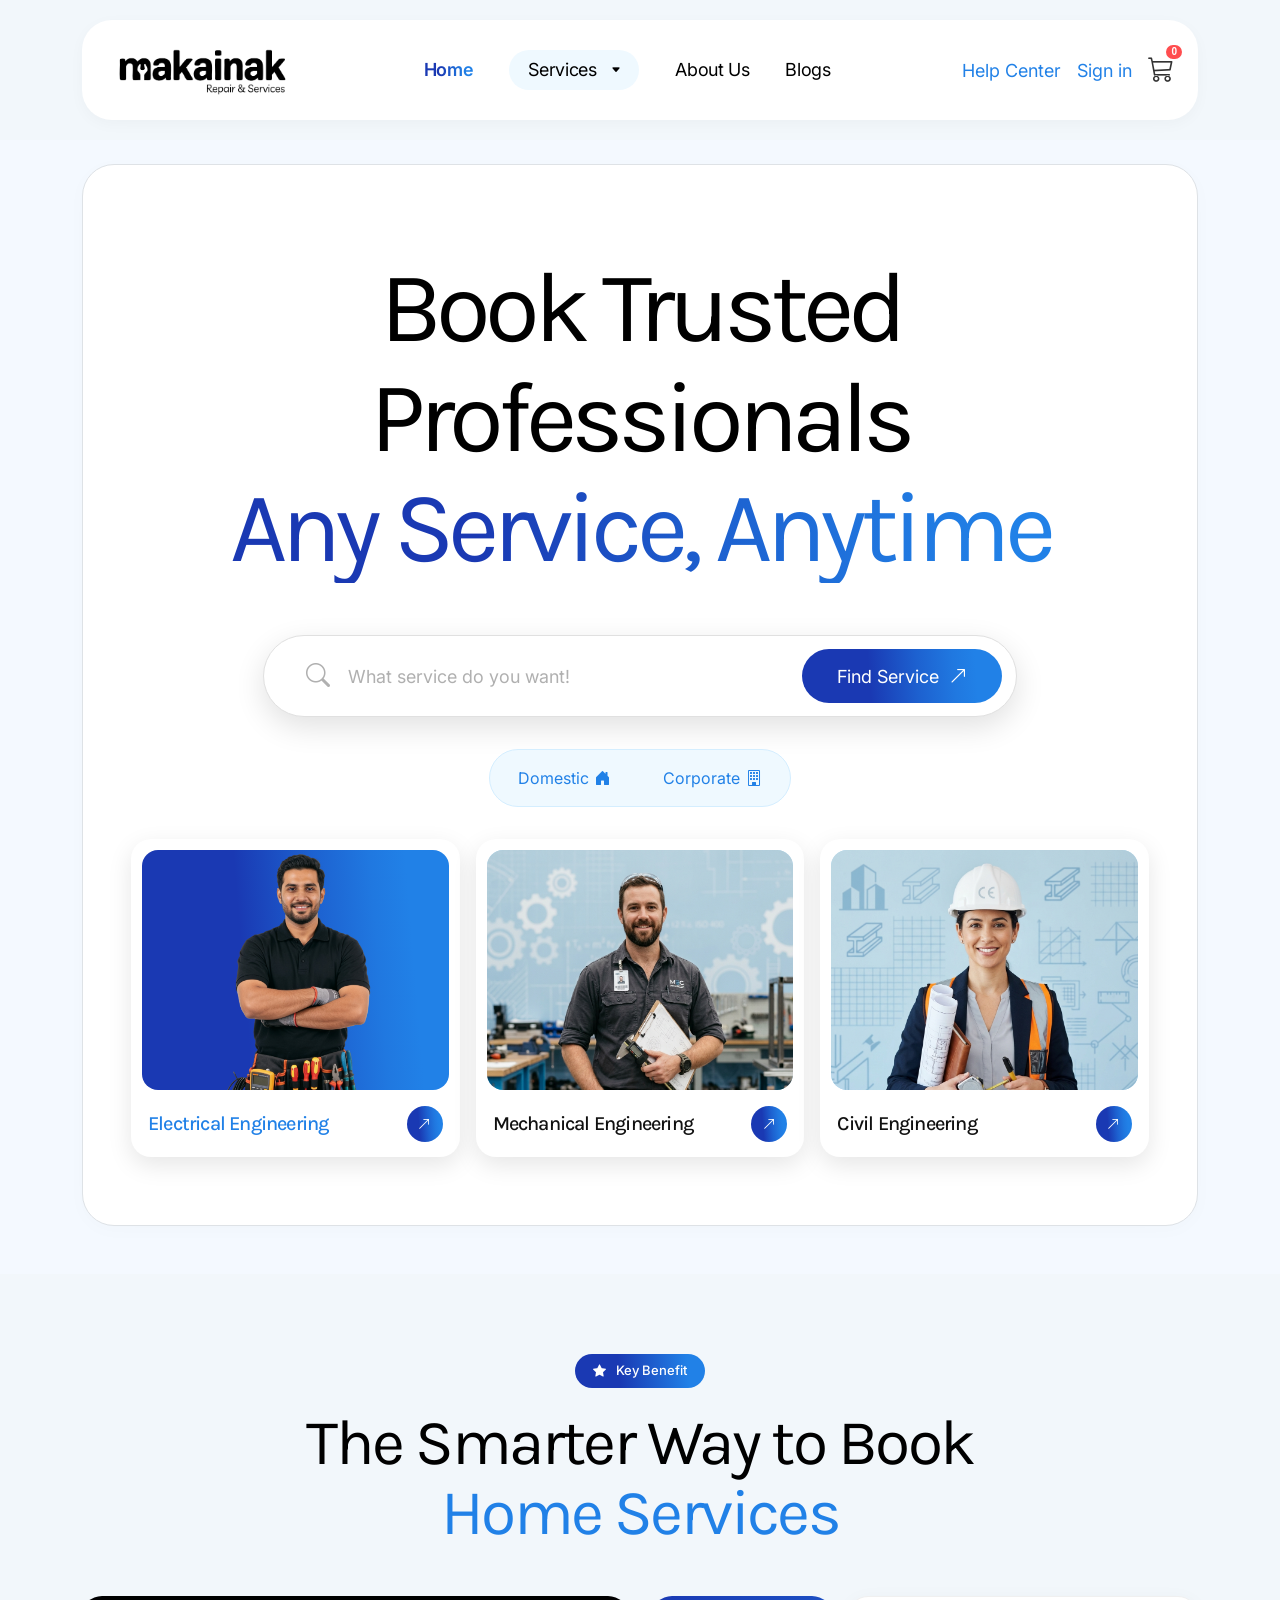
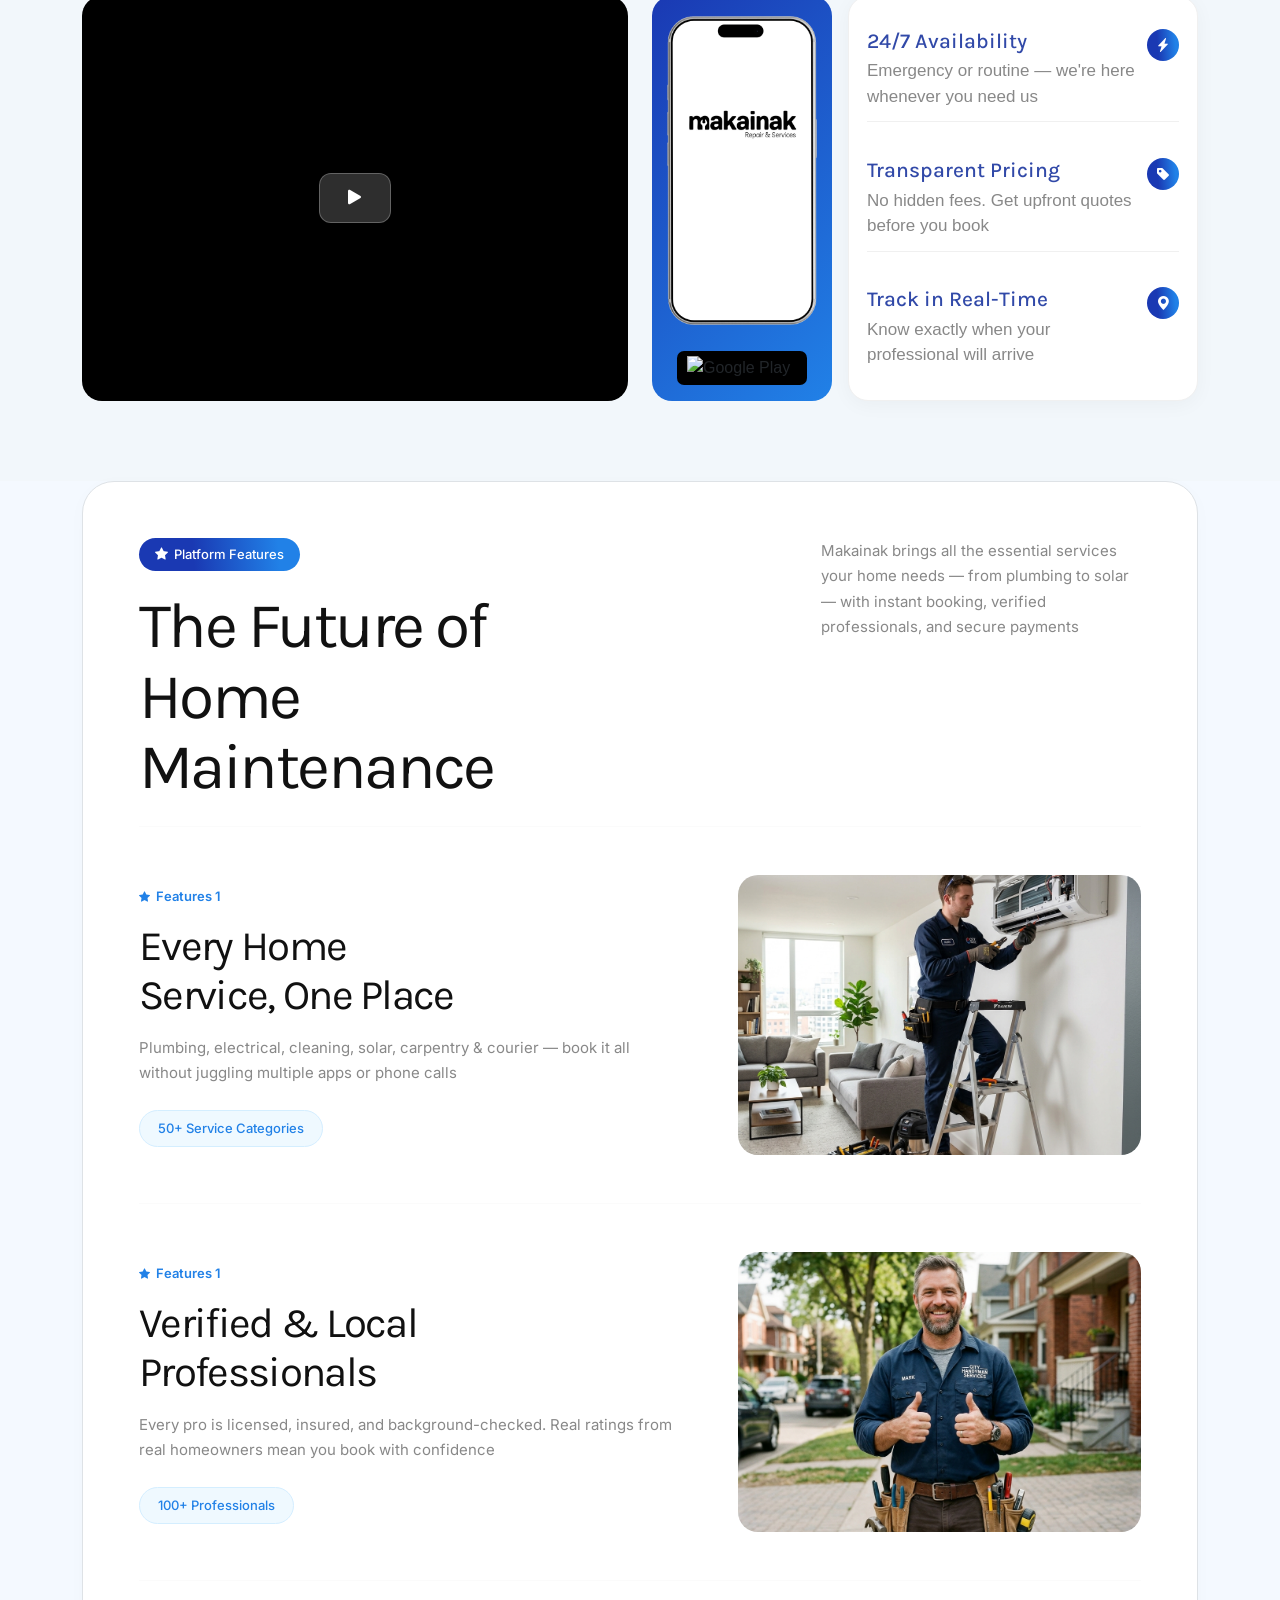
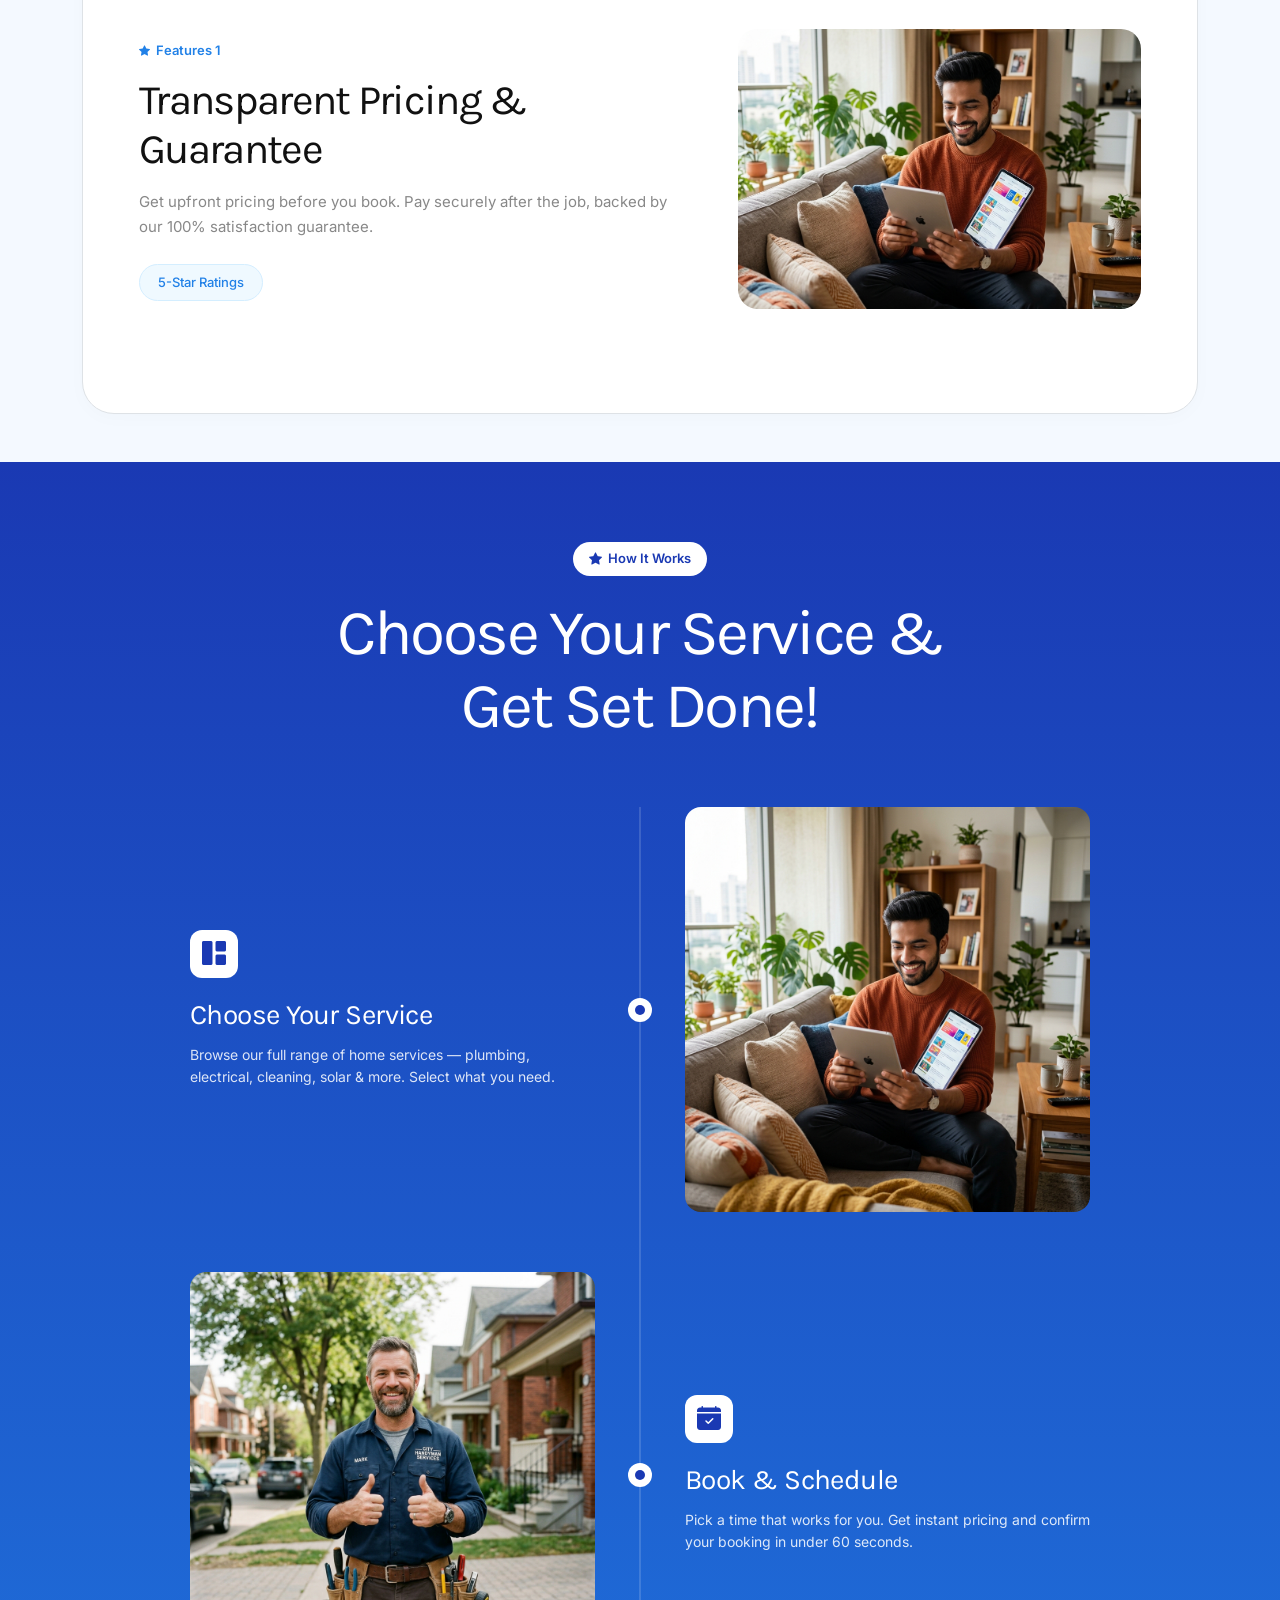
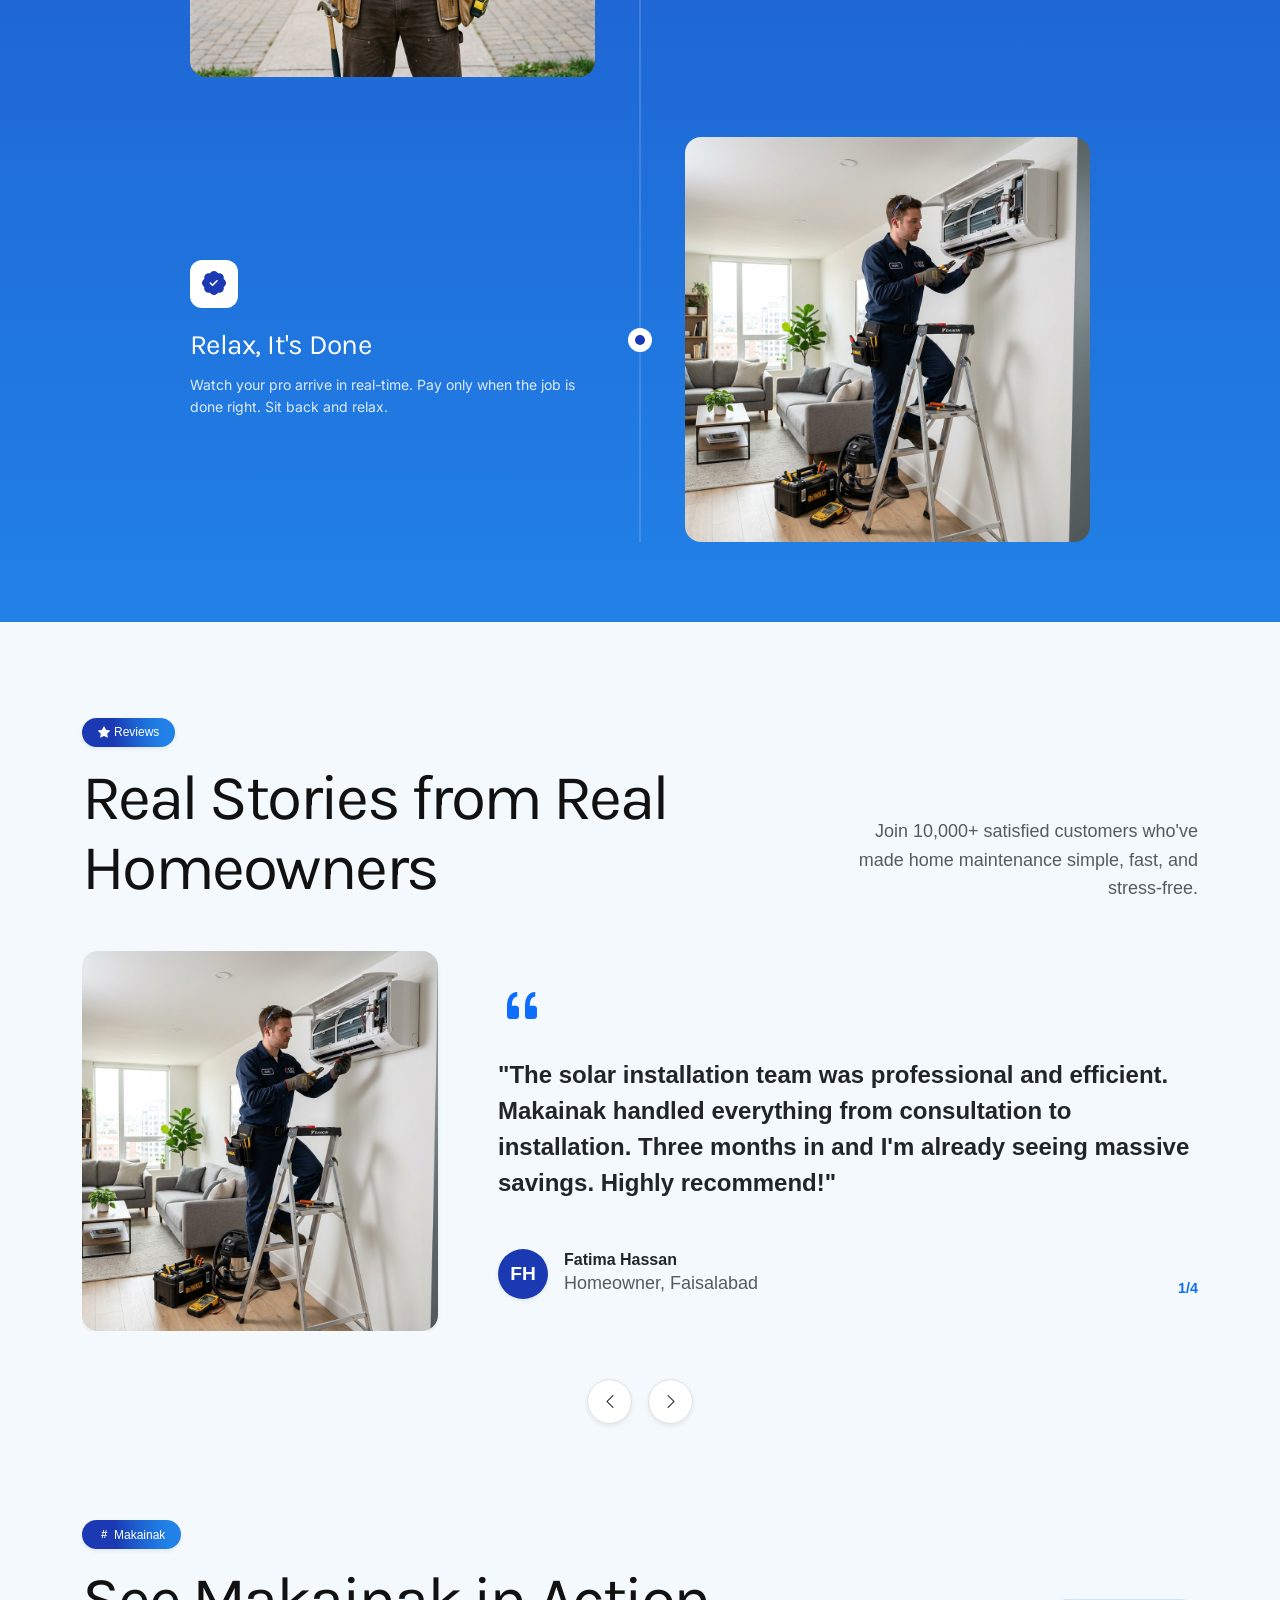
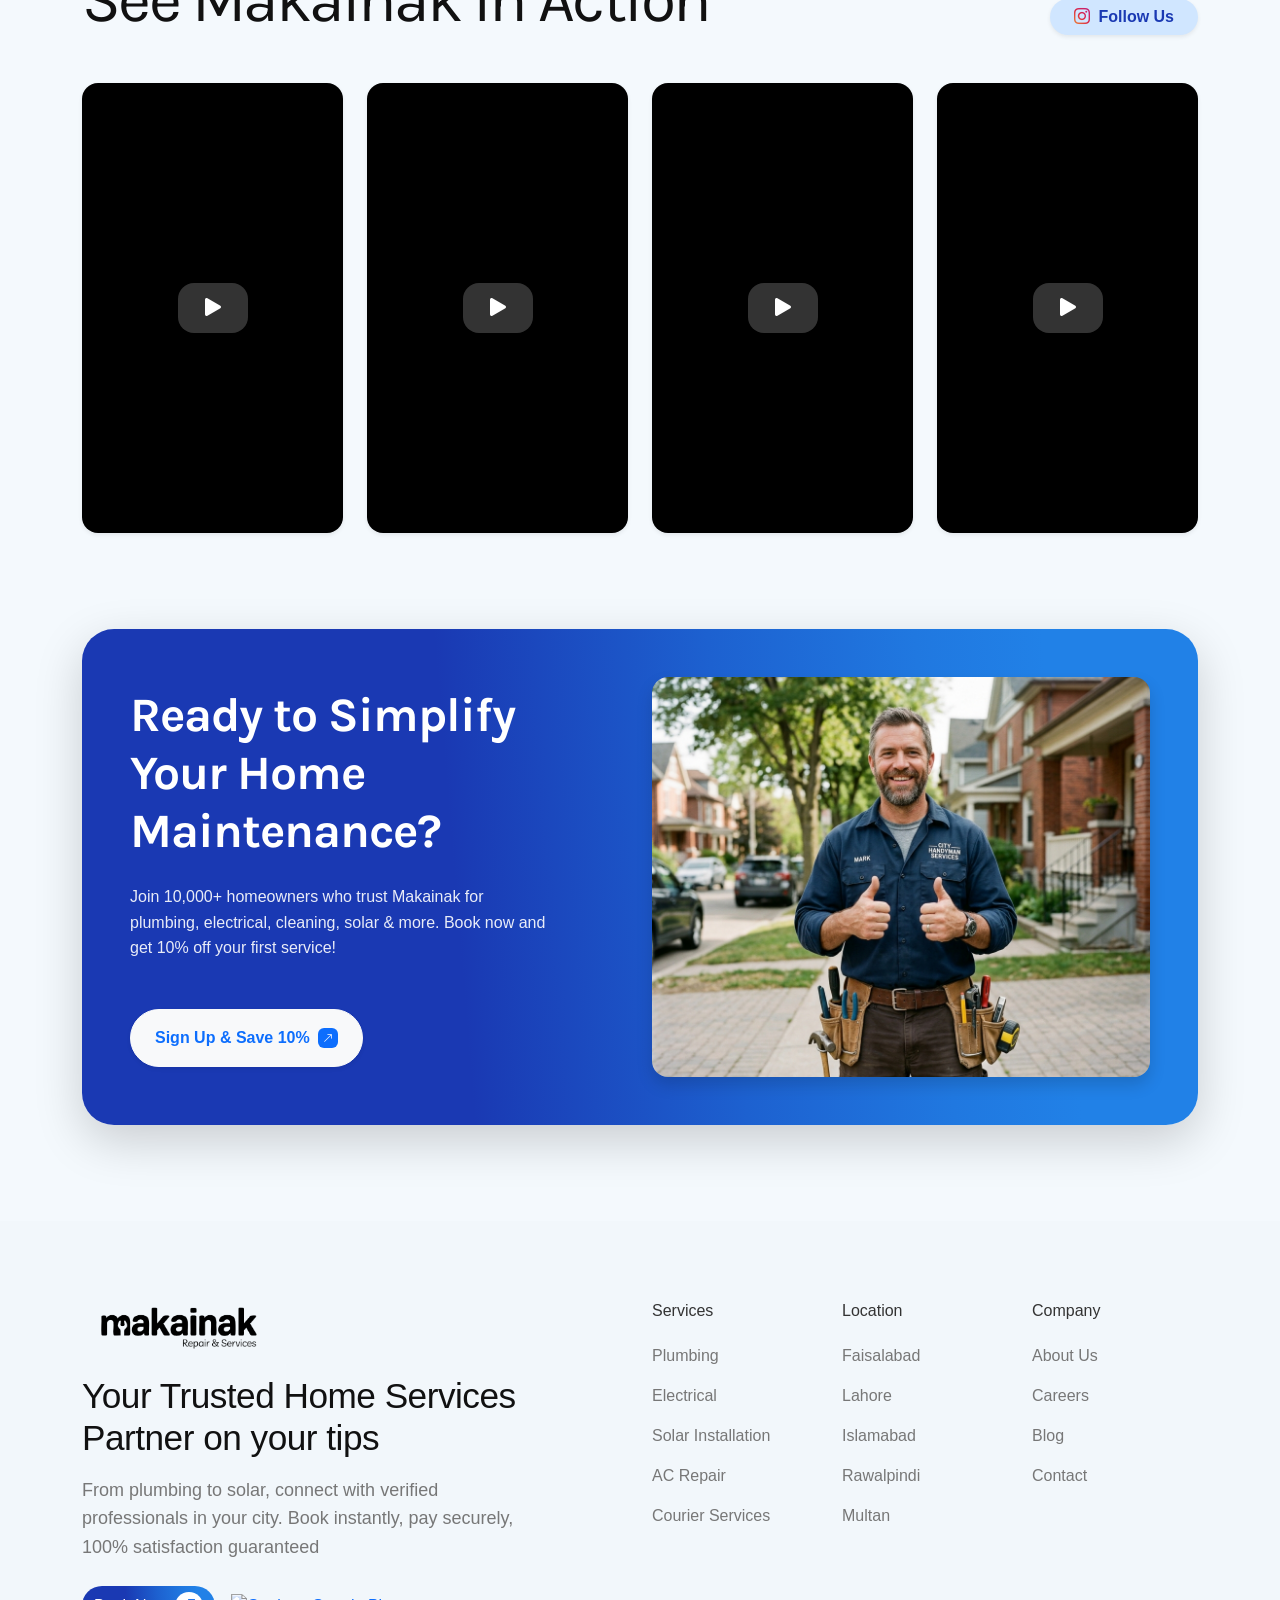
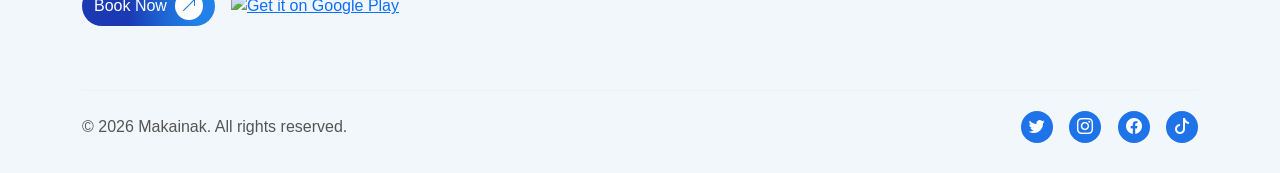
==== commit b8f723c1: "change in css" ====
--- a/index.html
+++ b/index.html
@@ -405,10 +405,13 @@
           <!-- Category Toggles -->
           <div class="d-flex flex-column align-items-center gap-2">
             <div class="category-toggle-pill" id="typeToggle">
-              <button class="toggle-btn toggle-option" data-target="domestic">Domestic <i class="bi bi-house-door-fill"></i></button>
-              <button class="toggle-btn toggle-option" data-target="corporate">Corporate <i class="bi bi-building"></i></button>
-            </div>
-            <p id="toggleError" class="text-danger fw-bold mt-1 d-none blink-animation text-center mb-0">Please select either Domestic or Corporate to continue.</p>
+              <button class="toggle-btn toggle-option" data-target="domestic">Domestic <i
+                  class="bi bi-house-door-fill"></i></button>
+              <button class="toggle-btn toggle-option" data-target="corporate">Corporate <i
+                  class="bi bi-building"></i></button>
+            </div>
+            <p id="toggleError" class="text-danger fw-bold mt-1 d-none blink-animation text-center mb-0">Please select
+              either Domestic or Corporate to continue.</p>
           </div>
 
           <!-- Service Grid -->
@@ -552,7 +555,8 @@
             <h2 class="platform-heading">The Future of Home<br>Maintenance</h2>
           </div>
           <div class="col-lg-6 d-flex align-items-center justify-content-end mt-3 mt-lg-0">
-            <p class="platform-desc mb-0">Makainak brings all the essential services your home needs — from plumbing to solar — with instant booking, verified professionals, and secure payments</p>
+            <p class="platform-desc mb-0">Makainak brings all the essential services your home needs — from plumbing to
+              solar — with instant booking, verified professionals, and secure payments</p>
           </div>
         </div>
 
@@ -565,7 +569,8 @@
               <i class="bi bi-star-fill"></i> Features 1
             </div>
             <h3 class="feature-title">Every Home<br>Service, One Place</h3>
-            <p class="feature-desc">Plumbing, electrical, cleaning, solar, carpentry & courier — book it all without juggling multiple apps or phone calls</p>
+            <p class="feature-desc">Plumbing, electrical, cleaning, solar, carpentry & courier — book it all without
+              juggling multiple apps or phone calls</p>
             <span class="feature-badge">50+ Service Categories</span>
           </div>
           <div class="col-lg-5">
@@ -582,7 +587,8 @@
               <i class="bi bi-star-fill"></i> Features 1
             </div>
             <h3 class="feature-title">Verified & Local<br>Professionals</h3>
-            <p class="feature-desc">Every pro is licensed, insured, and background-checked. Real ratings from real homeowners mean you book with confidence</p>
+            <p class="feature-desc">Every pro is licensed, insured, and background-checked. Real ratings from real
+              homeowners mean you book with confidence</p>
             <span class="feature-badge">100+ Professionals</span>
           </div>
           <div class="col-lg-5">
@@ -599,7 +605,8 @@
               <i class="bi bi-star-fill"></i> Features 1
             </div>
             <h3 class="feature-title">Transparent Pricing &<br>Guarantee</h3>
-            <p class="feature-desc">Get upfront pricing before you book. Pay securely after the job, backed by our 100% satisfaction guarantee.</p>
+            <p class="feature-desc">Get upfront pricing before you book. Pay securely after the job, backed by our 100%
+              satisfaction guarantee.</p>
             <span class="feature-badge">5-Star Ratings</span>
           </div>
           <div class="col-lg-5">
@@ -636,7 +643,8 @@
               <i class="bi bi-grid-1x2-fill"></i>
             </div>
             <h3 class="step-title">Choose Your Service</h3>
-            <p class="step-desc">Browse our full range of home services — plumbing, electrical, cleaning, solar & more. Select what you need.</p>
+            <p class="step-desc">Browse our full range of home services — plumbing, electrical, cleaning, solar & more.
+              Select what you need.</p>
           </div>
 
           <div class="hiw-cell hiw-cell-dot">
@@ -667,7 +675,8 @@
               <i class="bi bi-calendar-check-fill"></i>
             </div>
             <h3 class="step-title">Book & Schedule</h3>
-            <p class="step-desc">Pick a time that works for you. Get instant pricing and confirm your booking in under 60 seconds.</p>
+            <p class="step-desc">Pick a time that works for you. Get instant pricing and confirm your booking in under
+              60 seconds.</p>
           </div>
         </div>
 
@@ -678,7 +687,8 @@
               <i class="bi bi-patch-check-fill"></i>
             </div>
             <h3 class="step-title">Relax, It's Done</h3>
-            <p class="step-desc">Watch your pro arrive in real-time. Pay only when the job is done right. Sit back and relax.</p>
+            <p class="step-desc">Watch your pro arrive in real-time. Pay only when the job is done right. Sit back and
+              relax.</p>
           </div>
 
           <div class="hiw-cell hiw-cell-dot">
--- a/assets/css/main.css
+++ b/assets/css/main.css
@@ -362,7 +362,13 @@
   align-items: center;
   padding: 14px 14px 14px 42px;
   margin: 0 auto;
-  box-shadow: 0 10px 30px rgba(0, 0, 0, 0.05);
+  box-shadow: 0 10px 30px rgba(0, 0, 0, 0.12);
+  transition: all 0.3s ease;
+}
+
+.search-bar-container:hover {
+  border-color: #D4AF37;
+  box-shadow: 0 10px 40px rgba(212, 175, 55, 0.15);
 }
 
 .search-input-group {
@@ -469,11 +475,14 @@
   transition: all 0.3s;
   cursor: pointer;
   background: #fff;
+  border: 1px solid transparent;
+  box-shadow: 0 8px 25px rgba(0, 0, 0, 0.1);
 }
 
 .hero-service-card:hover {
   transform: translateY(-4px);
-  box-shadow: 0 8px 24px rgba(0, 0, 0, 0.08);
+  border-color: #D4AF37;
+  box-shadow: 0 10px 30px rgba(212, 175, 55, 0.1);
 }
 
 .card-img-wrapper {
@@ -692,16 +701,16 @@
 }
 
 .feature-item-figma h6 {
-  font-family: 'Inter', sans-serif;
-  color: #1A39B3;
-  font-weight: 600;
-  font-size: 14px;
+  font-family: 'karla', sans-serif;
+  color: #3149a8;
+  font-weight: 500;
+  font-size: 21px;
   margin-bottom: 4px;
 }
 
 .feature-item-figma p {
   color: #888;
-  font-size: 12px;
+  font-size: 17px;
   line-height: 1.5;
   margin: 0;
 }
@@ -710,7 +719,7 @@
   width: 32px;
   height: 32px;
   border-radius: 50%;
-  background: linear-gradient(162.48deg, #FC9F3B 5.84%, #9B3D11 101.19%);
+  background: linear-gradient(85.26deg, #1A39B3 33.96%, #2181E7 86.51%);
   display: flex;
   align-items: center;
   justify-content: center;
@@ -986,22 +995,22 @@
     left: 20px;
     transform: none;
   }
-  
+
   .hiw-row {
     flex-direction: column;
     align-items: flex-start;
     padding-left: 50px;
   }
-  
+
   .hiw-row:nth-child(even) {
     flex-direction: column-reverse;
   }
-  
+
   .hiw-cell {
     width: 100%;
     margin-bottom: 20px;
   }
-  
+
   .hiw-cell-dot {
     position: absolute;
     left: 8px;
@@ -1395,17 +1404,25 @@
 
 .form-control-custom {
   background-color: #f8f9fa;
-  border: none;
+  border: 1px solid transparent;
   border-radius: 12px;
   padding: 15px 20px;
   font-size: var(--text-base);
   color: #333;
   width: 100%;
+  transition: all 0.3s ease;
+  box-shadow: 0 6px 15px rgba(0, 0, 0, 0.08);
+}
+
+.form-control-custom:hover {
+  border-color: #D4AF37;
+  box-shadow: 0 4px 12px rgba(212, 175, 55, 0.1);
 }
 
 .form-control-custom:focus {
   background-color: #fff;
-  box-shadow: 0 0 0 2px rgba(26, 57, 179, 0.1);
+  border-color: #1a39b3;
+  box-shadow: 0 4px 15px rgba(26, 57, 179, 0.1);
   outline: none;
 }
 
@@ -2022,12 +2039,19 @@
   border: 1px solid #f1f1f1;
   height: 54px;
   font-size: var(--text-base);
+  transition: all 0.3s ease;
+  box-shadow: 0 6px 15px rgba(0, 0, 0, 0.08);
+}
+
+.input-group-custom .form-control:hover {
+  border-color: #D4AF37;
+  box-shadow: 0 4px 12px rgba(212, 175, 55, 0.1);
 }
 
 .input-group-custom .form-control:focus {
   background: white;
   border-color: #1a39b3;
-  box-shadow: none;
+  box-shadow: 0 4px 15px rgba(26, 57, 179, 0.1);
 }
 
 .forgot-link {
@@ -3409,241 +3433,247 @@
   border-radius: 8px;
 }
 
-  /* =========================================
+/* =========================================
    RESPONSIVENESS & TYPOGRAPHY MANAGEMENT
    ========================================= */
-  :root {
-    --heading-xl: clamp(48px, 8vw, 100px);
-    --heading-lg: clamp(36px, 6vw, 64px);
-    --heading-md: clamp(28px, 4vw, 42px);
-    --text-base: 18px;
-    --text-sm: 16px;
-  }
-
-  .hero-heading,
-  .hero-subheading {
-    font-family: 'Karla', sans-serif;
-    font-weight: 400;
-    font-style: normal;
-    font-size: var(--heading-xl) !important;
-    line-height: 1.1;
-    letter-spacing: -0.06em;
-    text-align: center;
-    margin-bottom: 20px;
-    color: #000000;
-  }
-
-  .selection-title {
-    font-size: var(--heading-lg) !important;
-  }
-
-  .platform-heading,
-  .benefits-heading,
-  .how-it-works-heading {
-    font-size: var(--heading-lg) !important;
-  }
-
-  .feature-title {
-    font-size: var(--heading-md) !important;
-  }
-
-  p,
-  .text-muted {
-    font-size: var(--text-base);
-    line-height: 1.6;
-  }
-
-  /* Button Sizing & Scaling */
-  .btn-primary,
-  .btn-hero-arrow,
-  .btn-checkout-next,
-  .btn-signin {
-    background: linear-gradient(85.26deg, #1A39B3 33.96%, #2181E7 86.51%);
-    color: white;
+:root {
+  --heading-xl: clamp(48px, 8vw, 100px);
+  --heading-lg: clamp(36px, 6vw, 64px);
+  --heading-md: clamp(28px, 4vw, 42px);
+  --text-base: 18px;
+  --text-sm: 16px;
+}
+
+.hero-heading,
+.hero-subheading {
+  font-family: 'Karla', sans-serif;
+  font-weight: 400;
+  font-style: normal;
+  font-size: var(--heading-xl) !important;
+  line-height: 1.1;
+  letter-spacing: -0.06em;
+  text-align: center;
+  margin-bottom: 20px;
+  color: #000000;
+}
+
+.selection-title {
+  font-size: var(--heading-lg) !important;
+}
+
+.platform-heading,
+.benefits-heading,
+.how-it-works-heading {
+  font-size: var(--heading-lg) !important;
+}
+
+.feature-title {
+  font-size: var(--heading-md) !important;
+}
+
+p,
+.text-muted {
+  font-size: var(--text-base);
+  line-height: 1.6;
+}
+
+/* Button Sizing & Scaling */
+.btn-primary,
+.btn-hero-arrow,
+.btn-checkout-next,
+.btn-signin {
+  background: linear-gradient(85.26deg, #1A39B3 33.96%, #2181E7 86.51%);
+  color: white;
+  width: 100%;
+  padding: 16px;
+  border-radius: 50px;
+  border: none;
+  font-weight: 700;
+  font-size: var(--text-base);
+  display: flex;
+  align-items: center;
+  justify-content: center;
+  gap: 10px;
+  transition: all 0.3s;
+}
+
+@media (max-width: 1200px) {
+  .navbar-pill {
+    padding: 8px 20px;
+  }
+
+  .logo-img {
+    width: 160px;
+  }
+}
+
+@media (max-width: 992px) {
+  .nav-links {
+    gap: 15px;
+  }
+
+  .nav-links a {
+    font-size: var(--text-sm);
+  }
+
+  .search-bar-wrapper {
+    max-width: 500px;
+  }
+}
+
+@media (max-width: 768px) {
+  .hamburger-btn {
+    display: block;
+  }
+
+  .nav-links,
+  .nav-actions {
+    display: none;
+  }
+
+  .checkout-container {
+    padding: 25px;
+    border-radius: 20px;
+  }
+
+  .summary-card {
+    margin-top: 30px;
+  }
+
+  .btn-back-selection {
+    padding: 6px 12px;
+    font-size: 12px;
+  }
+
+  .service-image-wrapper {
+    height: 200px !important;
+  }
+
+  /* Benefits section responsive */
+  .benefits-right-col {
+    flex-direction: column;
+  }
+
+  .app-card-figma {
     width: 100%;
-    padding: 16px;
+    min-height: 280px;
+    flex: none;
+  }
+
+  .mockup-img {
+    max-width: 130px;
+  }
+
+  /* Hero section responsive */
+  .hero-service-grid {
+    grid-template-columns: repeat(2, 1fr);
+  }
+
+  .search-bar-container {
+    height: auto;
+    padding: 10px 12px 10px 20px;
     border-radius: 50px;
-    border: none;
-    font-weight: 700;
-    font-size: var(--text-base);
-    display: flex;
-    align-items: center;
-    justify-content: center;
-    gap: 10px;
-    transition: all 0.3s;
-  }
-
-  @media (max-width: 1200px) {
-    .navbar-pill {
-      padding: 8px 20px;
-    }
-
-    .logo-img {
-      width: 160px;
-    }
-  }
-
-  @media (max-width: 992px) {
-    .nav-links {
-      gap: 15px;
-    }
-
-    .nav-links a {
-      font-size: var(--text-sm);
-    }
-
-    .search-bar-wrapper {
-      max-width: 500px;
-    }
-  }
-
-  @media (max-width: 768px) {
-    .hamburger-btn {
-      display: block;
-    }
-
-    .nav-links,
-    .nav-actions {
-      display: none;
-    }
-
-    .checkout-container {
-      padding: 25px;
-      border-radius: 20px;
-    }
-
-    .summary-card {
-      margin-top: 30px;
-    }
-
-    .btn-back-selection {
-      padding: 6px 12px;
-      font-size: 12px;
-    }
-
-    .service-image-wrapper {
-      height: 200px !important;
-    }
-
-    /* Benefits section responsive */
-    .benefits-right-col {
-      flex-direction: column;
-    }
-
-    .app-card-figma {
-      width: 100%;
-      min-height: 280px;
-      flex: none;
-    }
-
-    .mockup-img {
-      max-width: 130px;
-    }
-
-    /* Hero section responsive */
-    .hero-service-grid {
-      grid-template-columns: repeat(2, 1fr);
-    }
-
-    .search-bar-container {
-      height: auto;
-      padding: 10px 12px 10px 20px;
-      border-radius: 50px;
-    }
-
-    .btn-find-service {
-      width: auto;
-      padding: 10px 18px;
-      font-size: 14px;
-    }
-
-    .category-toggle-pill {
-      width: auto;
-    }
-  }
-
-  @media (max-width: 576px) {
-    .search-bar {
-      padding: 5px 5px 5px 15px;
-    }
-
-    .search-bar input {
-      font-size: var(--text-sm);
-    }
-
-    .search-bar .btn-primary {
-      width: auto;
-      padding: 8px 20px !important;
-      font-size: 13px;
-    }
-
-    /* Hero Responsive */
-    .search-bar-container {
-      flex-direction: column;
-      border-radius: 20px;
-      padding: 12px;
-      gap: 12px;
-    }
-    .search-input-group {
-      width: 100%;
-    }
-    .search-input-group input {
-      font-size: 14px;
-    }
-    .btn-find-service {
-      width: 100%;
-      border-radius: 30px;
-    }
-
-    .card-img-wrapper {
-      height: 120px !important;
-    }
-    .card-title {
-      font-size: 14px !important;
-    }
-    .hero-service-card {
-      padding: 8px;
-      gap: 8px;
-    }
-    .card-arrow-btn {
-      width: 28px;
-      height: 28px;
-      font-size: 11px;
-    }
-
-    .service-selection-card {
-      padding: 15px;
-    }
-
-    .price-current {
-      font-size: 16px;
-    }
-
-    .add-service-btn {
-      top: 10px;
-      right: 10px;
-      width: 28px;
-      height: 28px;
-      font-size: 16px;
-    }
-  }
-
-  @media (max-width: 380px) {
-    .logo-img {
-      width: 130px;
-    }
-
-    .hero-section {
-      padding: 10px 0;
-    }
-
-    .btn-toggle {
-      font-size: 12px;
-      padding: 6px 12px !important;
-    }
-
-    /* Single column service grid on very small screens */
-    .hero-service-grid {
-      grid-template-columns: 1fr;
-    }
-  }+  }
+
+  .btn-find-service {
+    width: auto;
+    padding: 10px 18px;
+    font-size: 14px;
+  }
+
+  .category-toggle-pill {
+    width: auto;
+  }
+}
+
+@media (max-width: 576px) {
+  .search-bar {
+    padding: 5px 5px 5px 15px;
+  }
+
+  .search-bar input {
+    font-size: var(--text-sm);
+  }
+
+  .search-bar .btn-primary {
+    width: auto;
+    padding: 8px 20px !important;
+    font-size: 13px;
+  }
+
+  /* Hero Responsive */
+  .search-bar-container {
+    flex-direction: column;
+    border-radius: 20px;
+    padding: 12px;
+    gap: 12px;
+  }
+
+  .search-input-group {
+    width: 100%;
+  }
+
+  .search-input-group input {
+    font-size: 14px;
+  }
+
+  .btn-find-service {
+    width: 100%;
+    border-radius: 30px;
+  }
+
+  .card-img-wrapper {
+    height: 120px !important;
+  }
+
+  .card-title {
+    font-size: 14px !important;
+  }
+
+  .hero-service-card {
+    padding: 8px;
+    gap: 8px;
+  }
+
+  .card-arrow-btn {
+    width: 28px;
+    height: 28px;
+    font-size: 11px;
+  }
+
+  .service-selection-card {
+    padding: 15px;
+  }
+
+  .price-current {
+    font-size: 16px;
+  }
+
+  .add-service-btn {
+    top: 10px;
+    right: 10px;
+    width: 28px;
+    height: 28px;
+    font-size: 16px;
+  }
+}
+
+@media (max-width: 380px) {
+  .logo-img {
+    width: 130px;
+  }
+
+  .hero-section {
+    padding: 10px 0;
+  }
+
+  .btn-toggle {
+    font-size: 12px;
+    padding: 6px 12px !important;
+  }
+
+  /* Single column service grid on very small screens */
+  .hero-service-grid {
+    grid-template-columns: 1fr;
+  }
+}
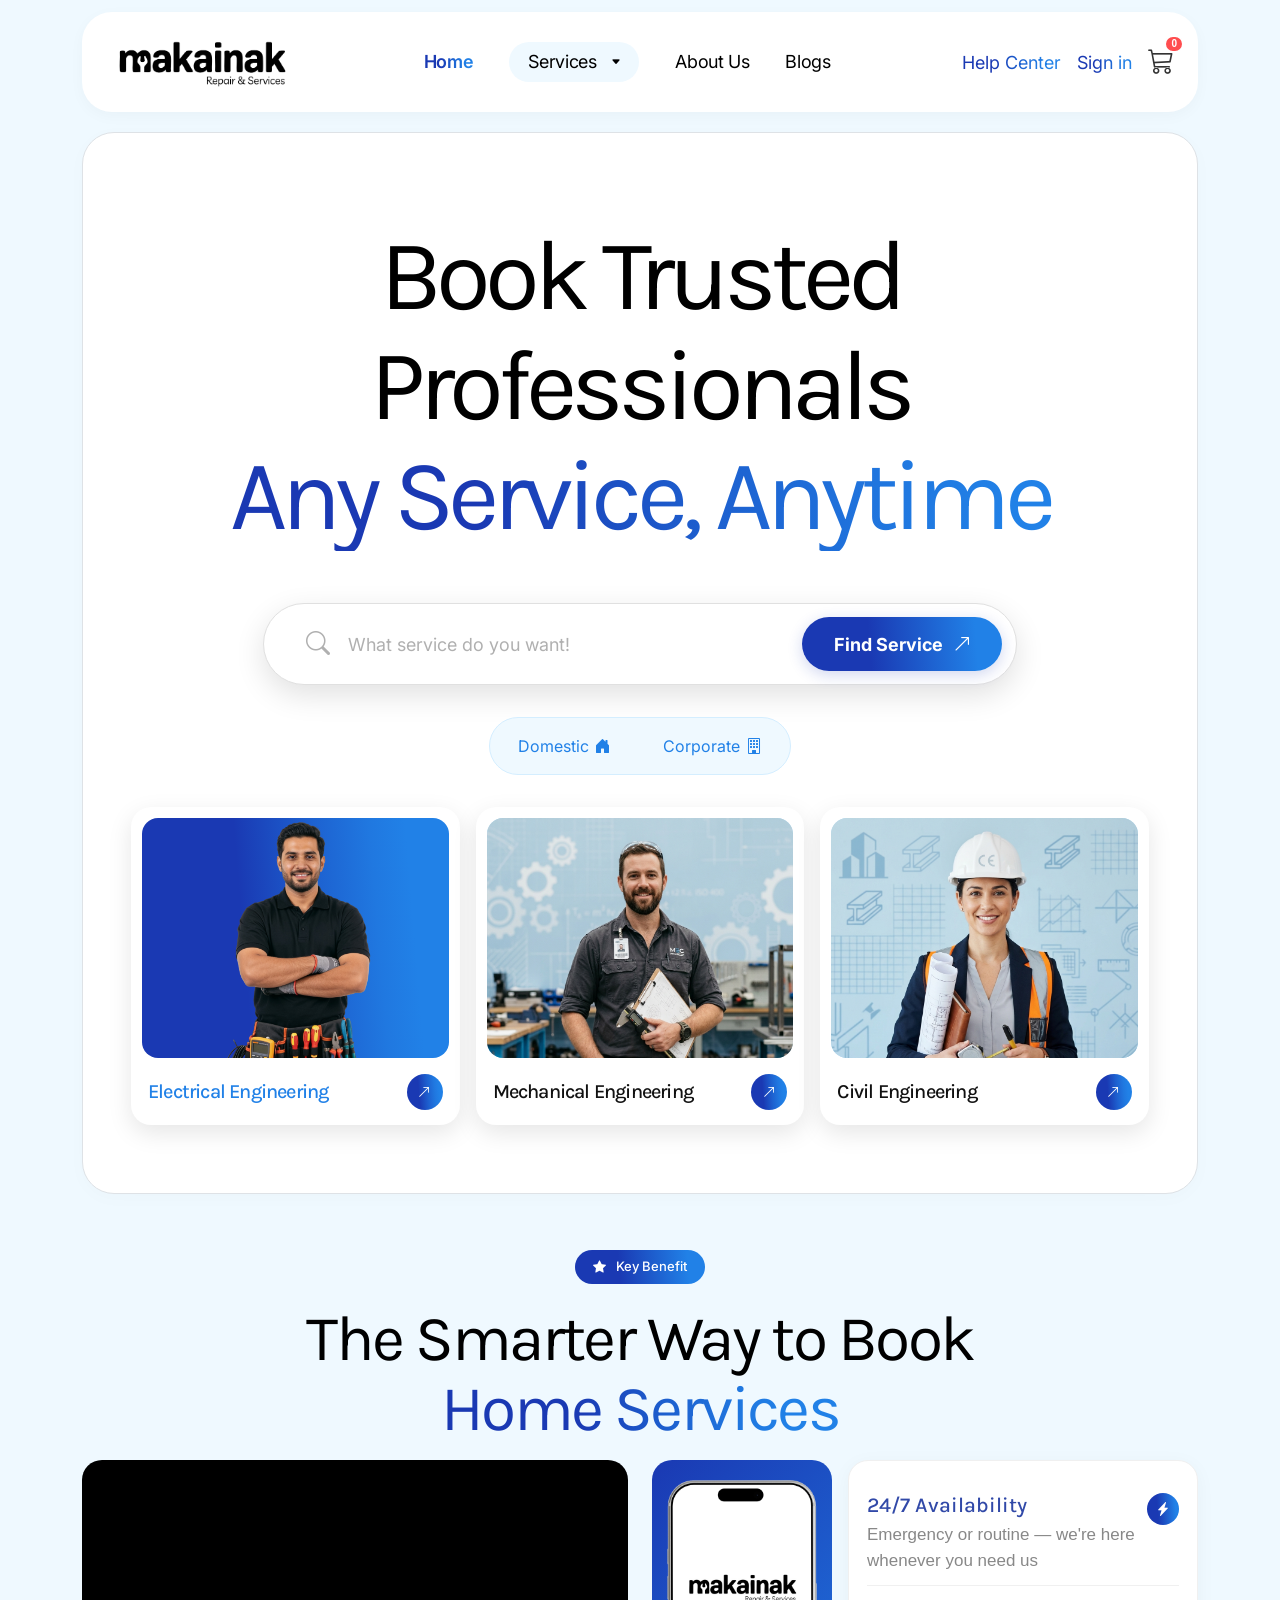
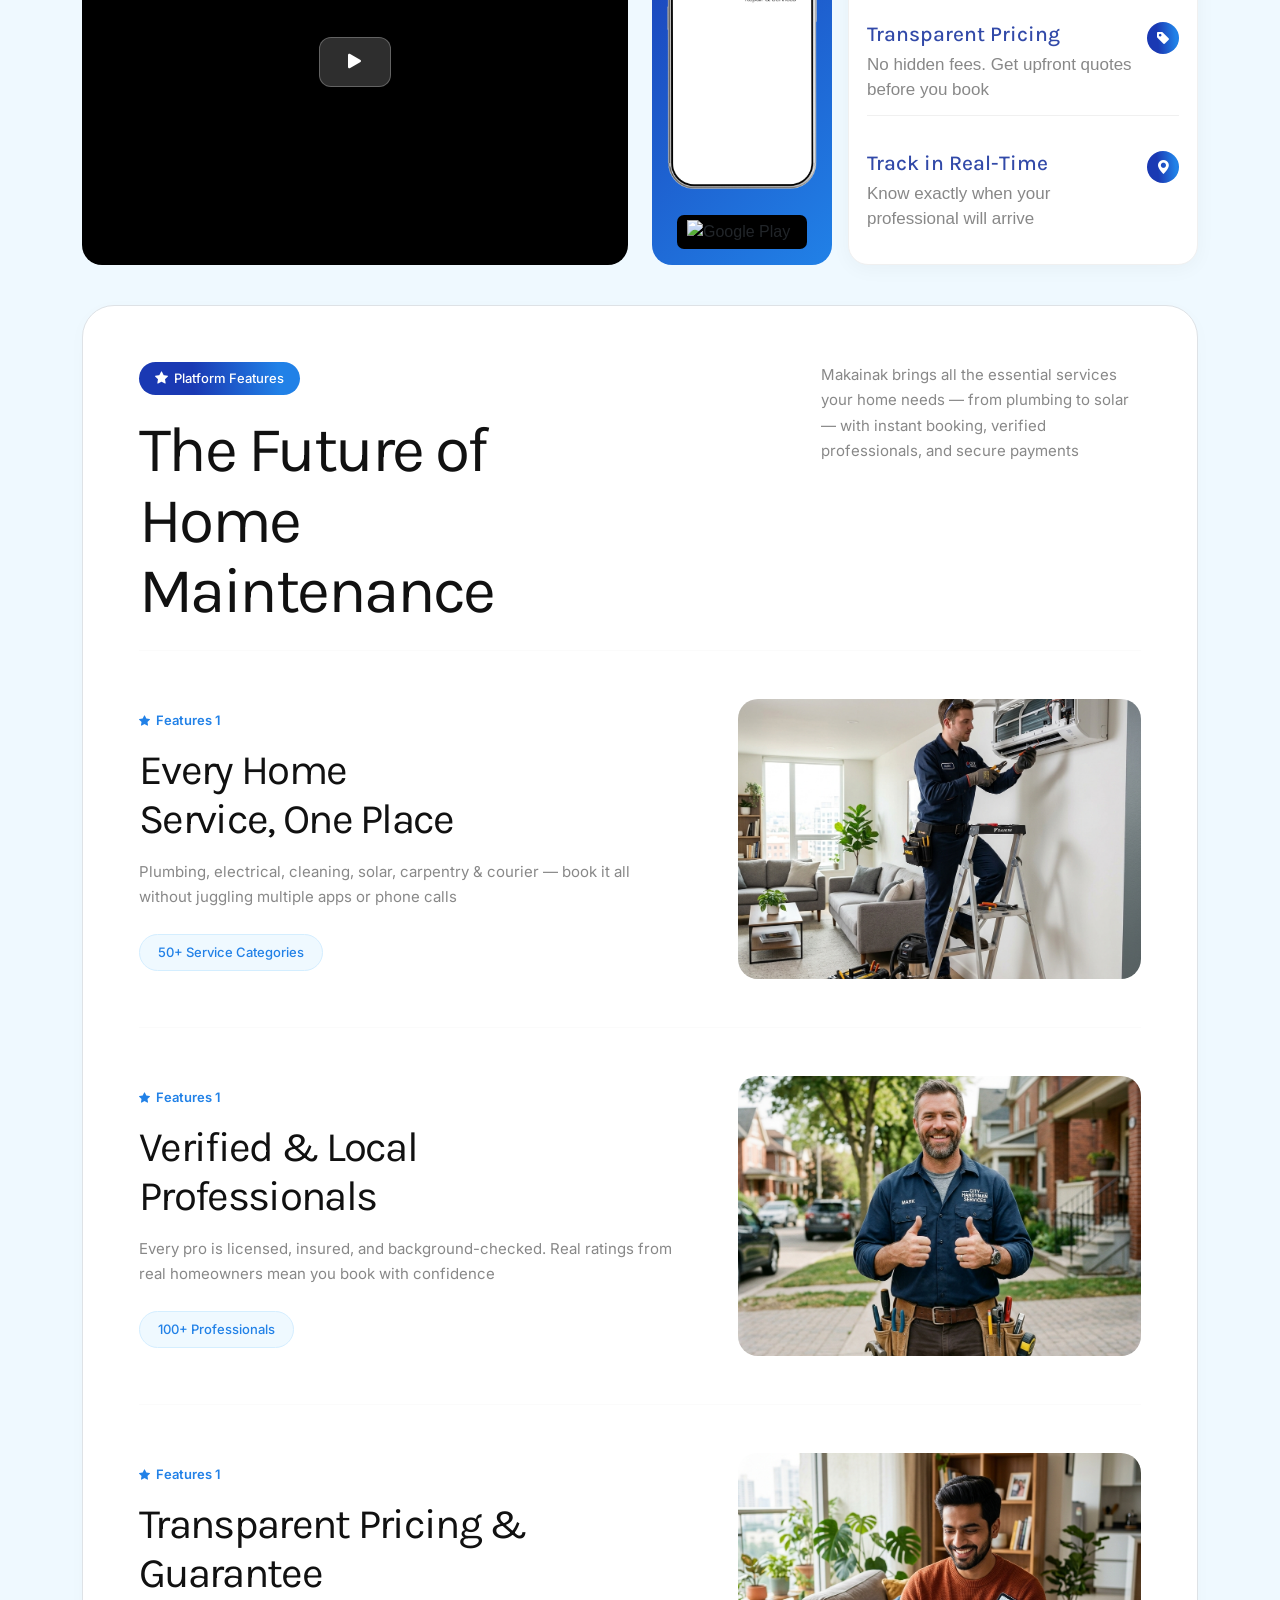
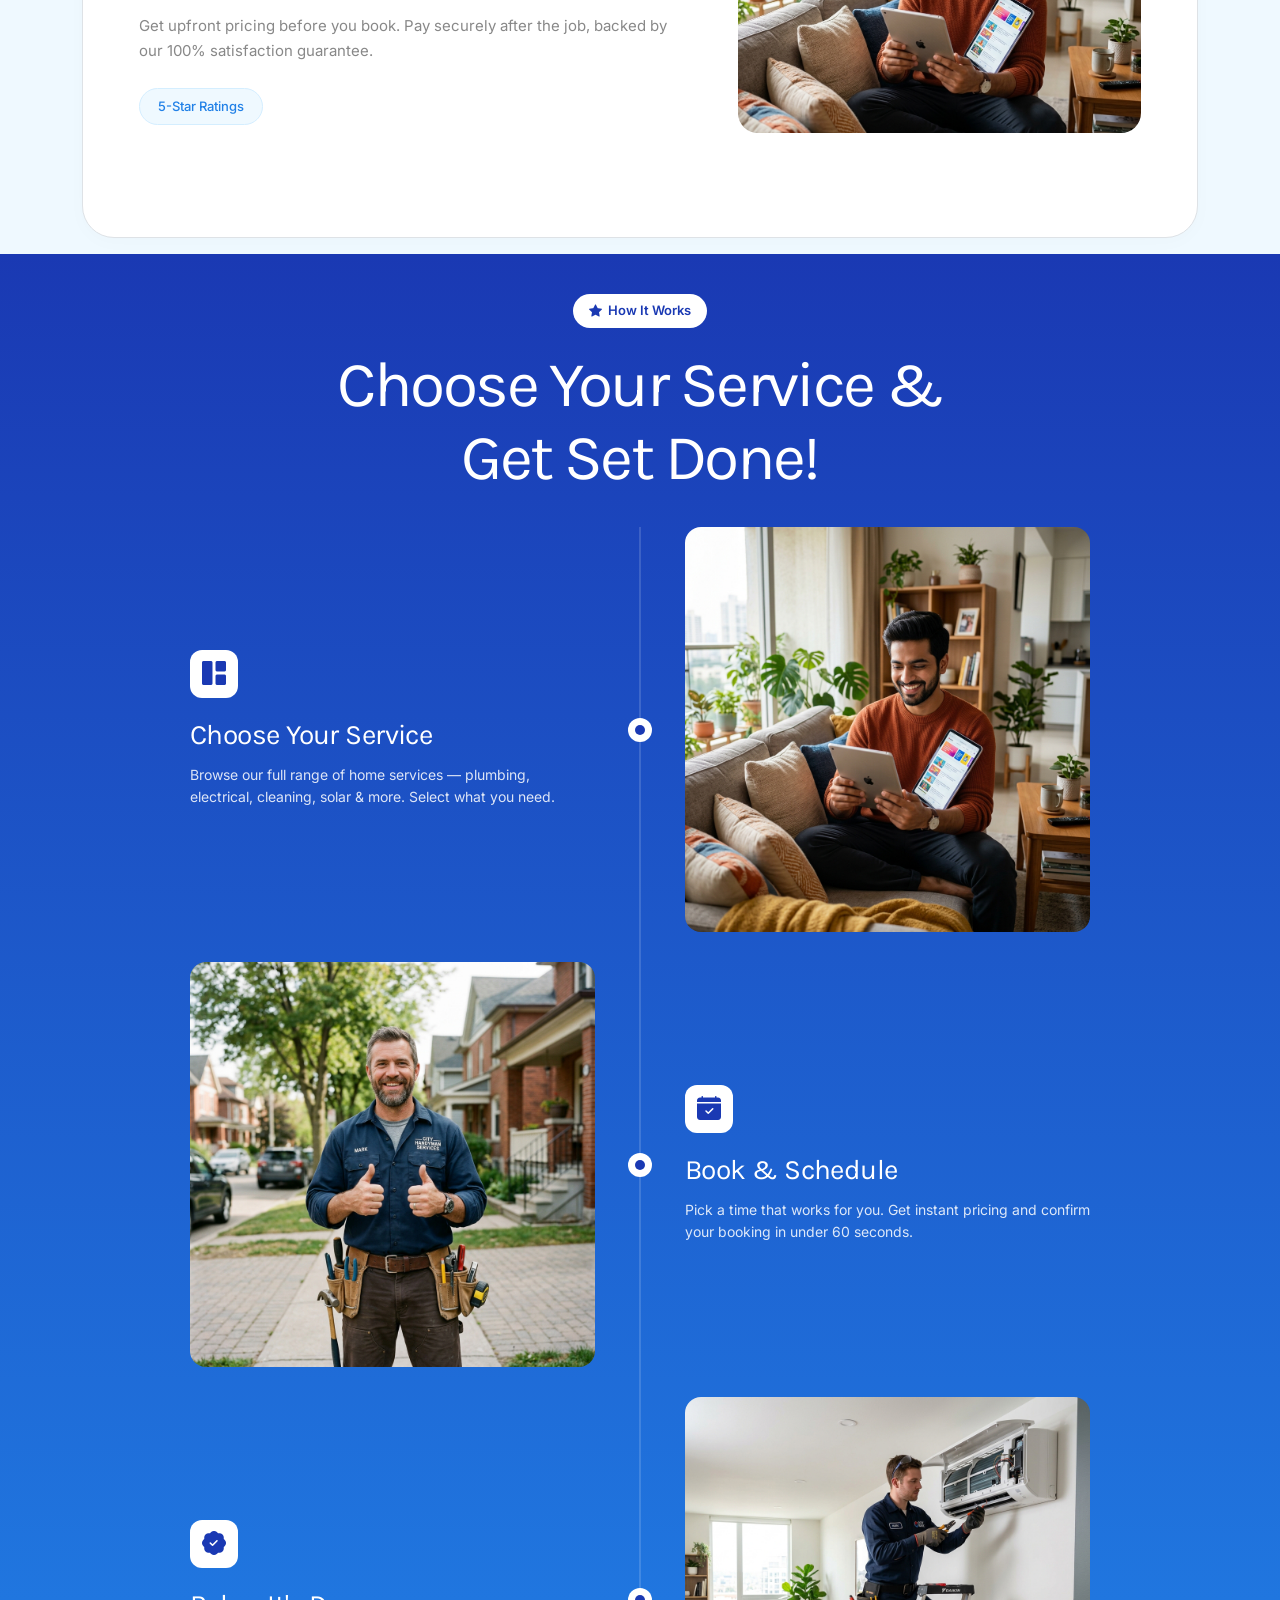
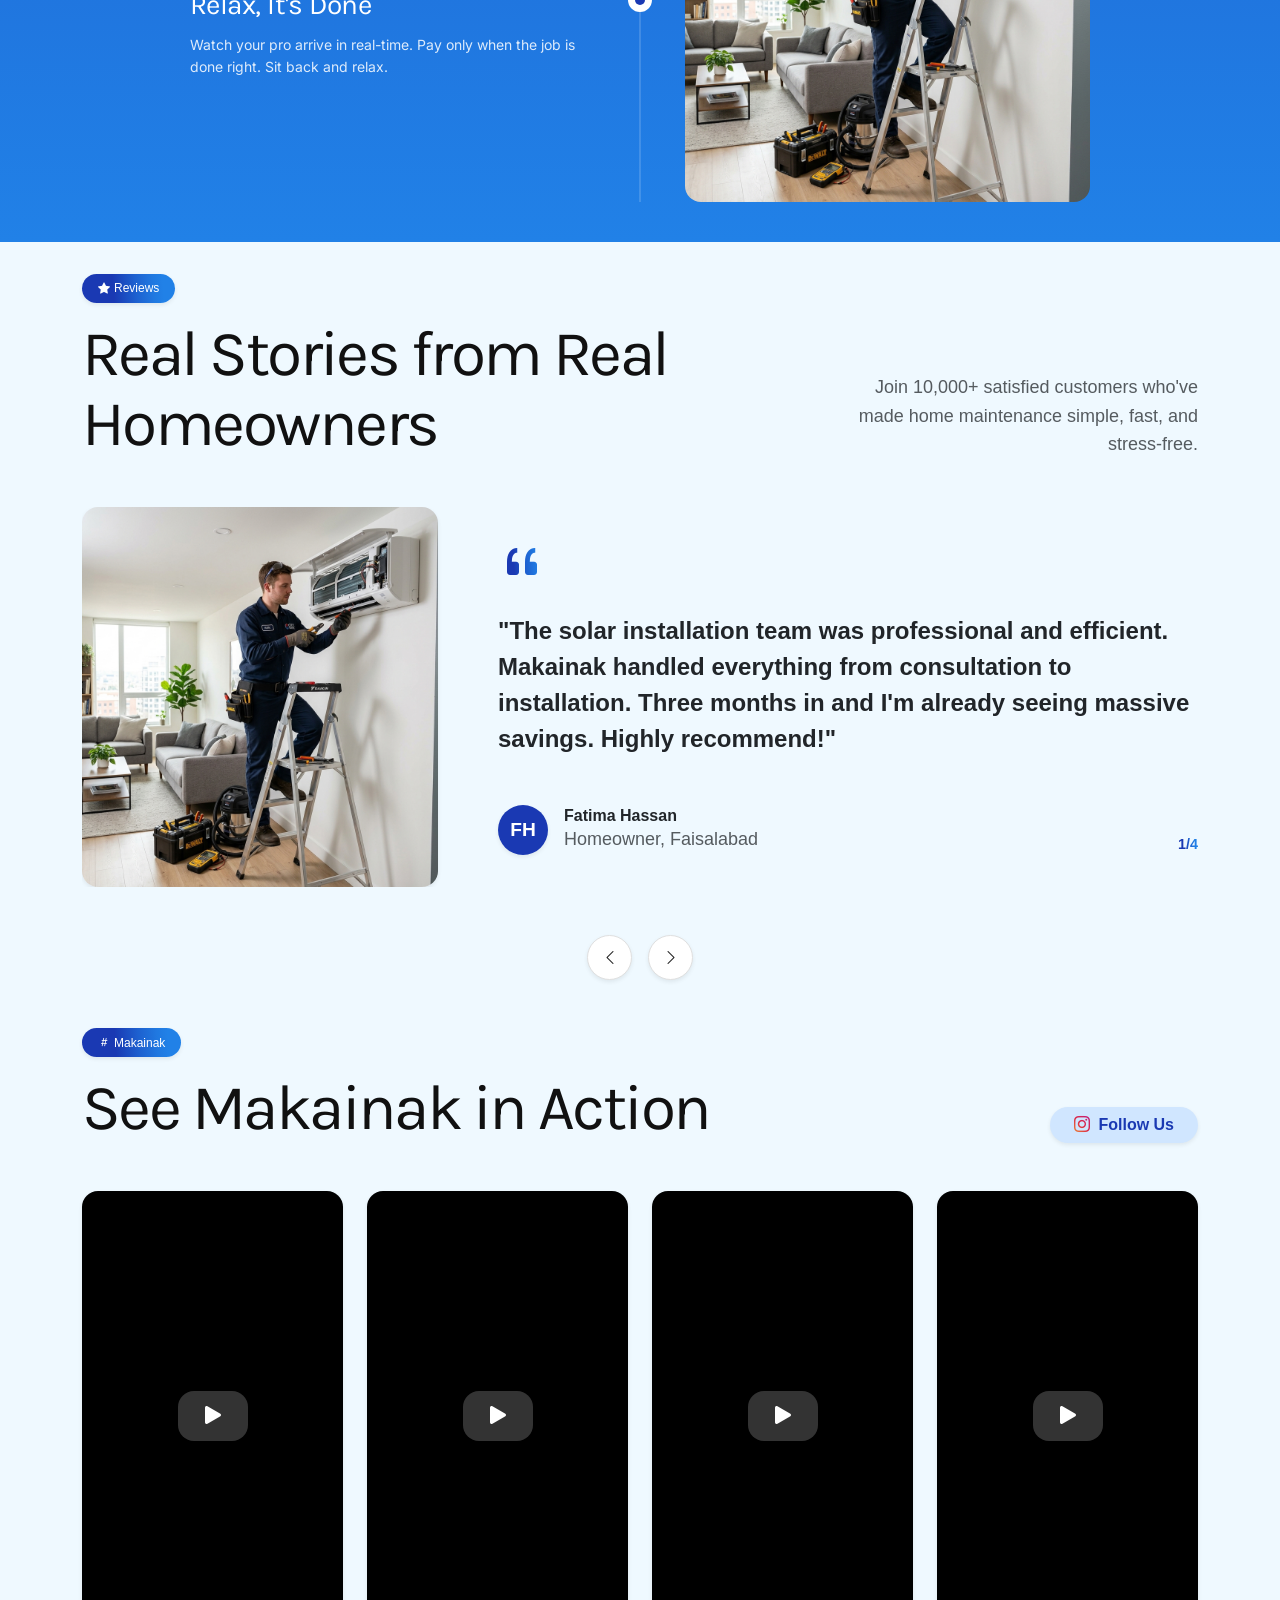
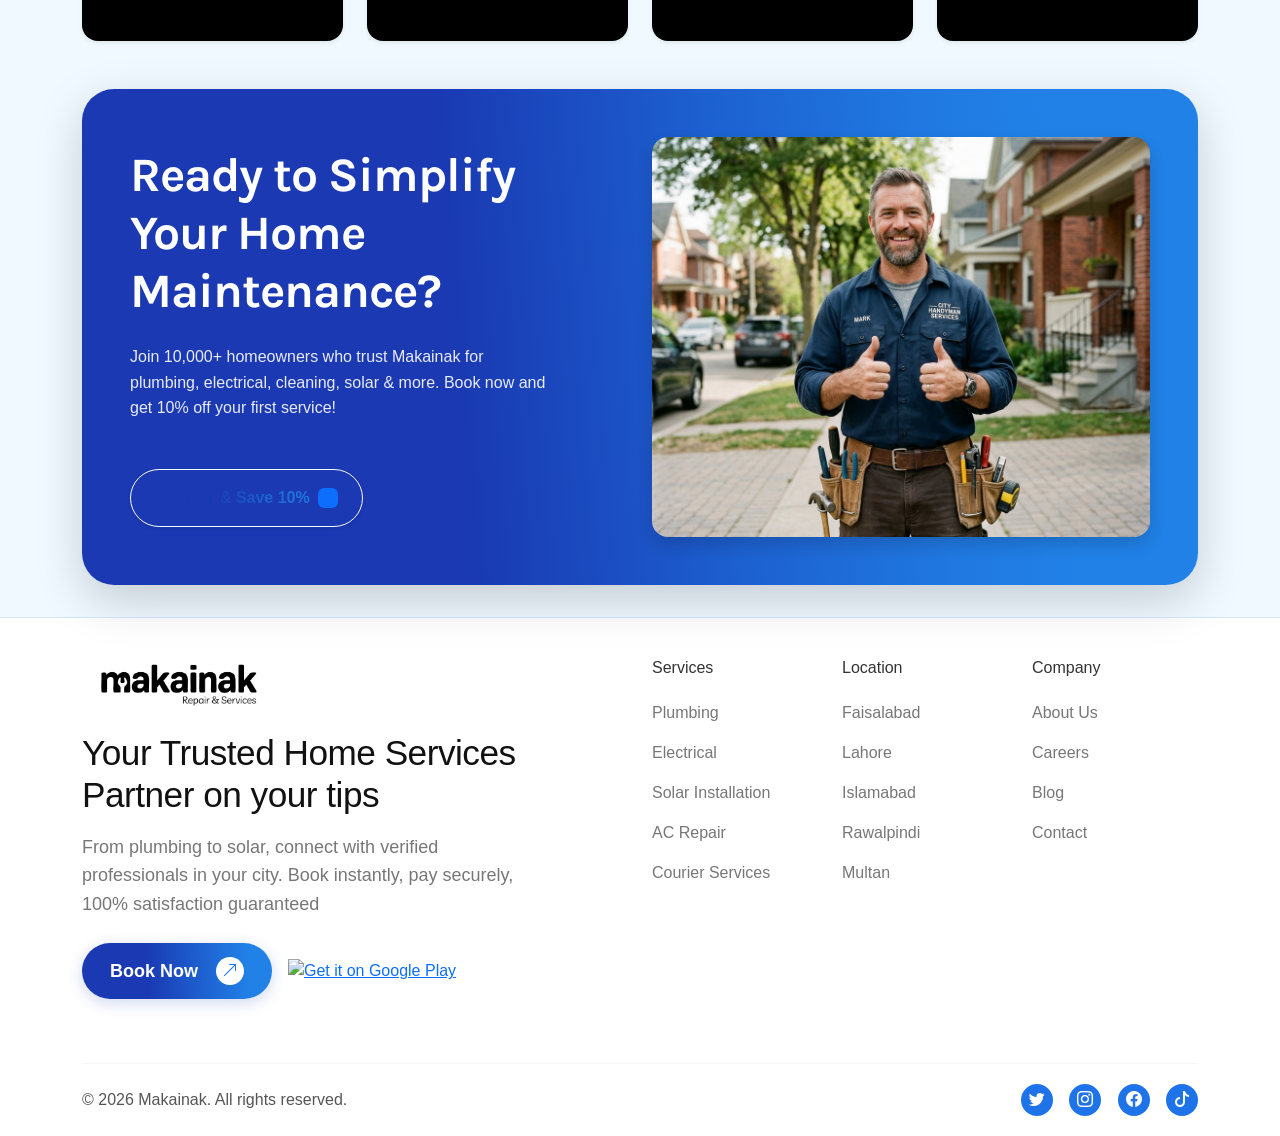
==== commit 30c1fca5: "final" ====
--- a/index.html
+++ b/index.html
@@ -25,32 +25,95 @@
   <!-- Mobile Drawer Overlay -->
   <div class="drawer-overlay"></div>
 
-  <!-- Login Modal -->
+              <!-- Login Modal -->
   <div class="modal-overlay" id="loginModal">
     <div class="auth-modal">
       <button class="modal-close"><i class="bi bi-x"></i></button>
-      <div class="text-center">
-        <h2 class="modal-title">Welcome back</h2>
-        <p class="modal-subtitle">Sign in to manage your bookings and saved pros.</p>
-        <form>
-          <div class="input-group-custom">
-            <i class="bi bi-envelope"></i>
-            <input type="email" class="form-control rounded-pill" placeholder="Email address">
-          </div>
-          <div class="input-group-custom">
-            <i class="bi bi-lock"></i>
-            <input type="password" class="form-control rounded-pill" placeholder="Password">
-          </div>
-
-          <a href="#" class="forgot-link">Forgot password?</a>
-
-          <button type="submit" class="btn-signin">
-            Sign in <i class="bi bi-arrow-right-circle-fill"></i>
-          </button>
-        </form>
-
-        <div class="auth-footer">
-          Don't have an account? <a href="#" class="switch-to-signup">Sign up</a>
+      <div class="auth-container">
+        <!-- Branding Panel (Left) -->
+        <div class="auth-branding">
+          <div class="branding-content">
+            <div>
+              <div class="security-badge-pill">
+                <i class="bi bi-shield-lock-fill"></i> Enterprise Secure
+              </div>
+              <img src="assets/images/logo.png" alt="Makainak Logo" class="auth-branding-logo">
+              <h3 class="branding-title">Welcome back</h3>
+              <p class="branding-text">
+                Makainak is your trusted home services partner. From plumbing to solar, we connect you with verified professionals for instant, secure bookings with 100% satisfaction guaranteed.
+              </p>
+            </div>
+            
+            <div class="branding-features">
+              <div class="brand-feature-item">
+                <i class="bi bi-people-fill"></i>
+                <span>10,000+ Trusted Customers</span>
+              </div>
+              <div class="brand-feature-item">
+                <i class="bi bi-patch-check-fill"></i>
+                <span>Certified Local Professionals</span>
+              </div>
+              <div class="brand-feature-item">
+                <i class="bi bi-shield-heart-fill"></i>
+                <span>100% Satisfaction Guaranteed</span>
+              </div>
+            </div>
+          </div>
+        </div>
+        <!-- Form Panel (Right) -->
+        <div class="auth-form-side">
+          <div class="text-center">
+            <h2 class="modal-title">Sign in</h2>
+            <p class="modal-subtitle">Enter your secure credentials to launch your session.</p>
+            
+            <!-- Single SSO Button -->
+            <div class="btn-sso-group">
+              <button class="btn-sso-login">
+                <img src="https://upload.wikimedia.org/wikipedia/commons/c/c1/Google_%22G%22_logo.svg" alt="Google logo">
+                <span>Continue with Google</span>
+              </button>
+            </div>
+            
+            <div class="auth-divider">
+              <span>or secure email login</span>
+            </div>
+
+            <form>
+              <div class="input-group-custom">
+                <i class="bi bi-envelope"></i>
+                <input type="email" class="form-control rounded-pill" placeholder="Email address" required>
+              </div>
+              <div class="input-group-custom">
+                <i class="bi bi-lock"></i>
+                <input type="password" class="form-control rounded-pill" placeholder="Password" required>
+              </div>
+
+              <!-- Security Row (MFA Toggle & Forgot Password) -->
+              <div class="security-option-row">
+                <label class="mfa-trust-container">
+                  <input type="checkbox" checked>
+                  <span>Trust this secure device</span>
+                </label>
+                <a href="#" class="forgot-link">Forgot?</a>
+              </div>
+
+              <button type="submit" class="btn-signin">
+                Verify secure login <i class="bi bi-shield-fill-check"></i>
+              </button>
+            </form>
+
+            <div class="auth-footer">
+              New to Makainak? <a href="#" class="switch-to-signup">Create secure account</a>
+            </div>
+
+
+
+            <!-- Trust / Legal terms and Support Links -->
+            <div class="auth-terms-support">
+              <p class="terms-text">This is a secured 256-bit SSL encrypted connection. By signing in you agree to our <a href="#">Privacy Policy</a> &amp; <a href="#">Terms of Service</a>.</p>
+              <p class="support-text">Having trouble? <a href="contact.html">Contact security support</a></p>
+            </div>
+          </div>
         </div>
       </div>
     </div>
@@ -60,36 +123,100 @@
   <div class="modal-overlay" id="signupModal">
     <div class="auth-modal">
       <button class="modal-close"><i class="bi bi-x"></i></button>
-      <div class="text-center">
-        <h2 class="modal-title">Create your account</h2>
-        <p class="modal-subtitle">Join Makainak and book trusted local pros in seconds.</p>
-        <form>
-          <div class="input-group-custom">
-            <i class="bi bi-person"></i>
-            <input type="text" class="form-control rounded-pill" placeholder="Full name">
-          </div>
-          <div class="input-group-custom">
-            <i class="bi bi-envelope"></i>
-            <input type="email" class="form-control rounded-pill" placeholder="Email address">
-          </div>
-          <div class="input-group-custom">
-            <i class="bi bi-lock"></i>
-            <input type="password" class="form-control rounded-pill" placeholder="Password">
-          </div>
-
-          <button type="submit" class="btn-signin">
-            Create account <i class="bi bi-arrow-up-right-circle-fill"></i>
-          </button>
-        </form>
-
-        <div class="auth-footer">
-          Already have an account? <a href="#" class="switch-to-login">Sign in</a>
+      <div class="auth-container">
+        <!-- Branding Panel (Left) -->
+        <div class="auth-branding">
+          <div class="branding-content">
+            <div>
+              <div class="security-badge-pill">
+                <i class="bi bi-shield-lock-fill"></i> Enterprise Secure
+              </div>
+              <img src="assets/images/logo.png" alt="Makainak Logo" class="auth-branding-logo">
+              <h3 class="branding-title">Create your account</h3>
+              <p class="branding-text">
+                Makainak is Pakistan's leading platform for on-demand home maintenance. Register today to access verified experts, track bookings, and enjoy trusted services right at your fingertips.
+              </p>
+            </div>
+            
+            <div class="branding-features">
+              <div class="brand-feature-item">
+                <i class="bi bi-people-fill"></i>
+                <span>10,000+ Trusted Customers</span>
+              </div>
+              <div class="brand-feature-item">
+                <i class="bi bi-patch-check-fill"></i>
+                <span>Certified Local Professionals</span>
+              </div>
+              <div class="brand-feature-item">
+                <i class="bi bi-shield-heart-fill"></i>
+                <span>100% Satisfaction Guaranteed</span>
+              </div>
+            </div>
+          </div>
+        </div>
+        <!-- Form Panel (Right) -->
+        <div class="auth-form-side">
+          <div class="text-center">
+            <h2 class="modal-title">Create account</h2>
+            <p class="modal-subtitle">Enroll as a new partner with verified corporate security.</p>
+            
+            <!-- Single SSO Button -->
+            <div class="btn-sso-group">
+              <button class="btn-sso-login">
+                <img src="https://upload.wikimedia.org/wikipedia/commons/c/c1/Google_%22G%22_logo.svg" alt="Google logo">
+                <span>Continue with Google</span>
+              </button>
+            </div>
+            
+            <div class="auth-divider">
+              <span>or secure email enrollment</span>
+            </div>
+
+            <form>
+              <div class="input-group-custom">
+                <i class="bi bi-person"></i>
+                <input type="text" class="form-control rounded-pill" placeholder="Full name" required>
+              </div>
+              <div class="input-group-custom">
+                <i class="bi bi-envelope"></i>
+                <input type="email" class="form-control rounded-pill" placeholder="Email address" required>
+              </div>
+              <div class="input-group-custom">
+                <i class="bi bi-lock"></i>
+                <input type="password" class="form-control rounded-pill" placeholder="Password" required>
+              </div>
+
+              <!-- Security Row (MFA Trust Toggle) -->
+              <div class="security-option-row">
+                <label class="mfa-trust-container">
+                  <input type="checkbox" checked>
+                  <span>Enforce MFA verification on login</span>
+                </label>
+              </div>
+
+              <button type="submit" class="btn-signin">
+                Submit secure registration <i class="bi bi-shield-fill-plus"></i>
+              </button>
+            </form>
+
+            <div class="auth-footer">
+              Already have an account? <a href="#" class="switch-to-login">Sign in securely</a>
+            </div>
+
+
+
+            <!-- Trust / Legal terms and Support Links -->
+            <div class="auth-terms-support">
+              <p class="terms-text">This is a secured 256-bit SSL encrypted connection. By signing in you agree to our <a href="#">Privacy Policy</a> &amp; <a href="#">Terms of Service</a>.</p>
+              <p class="support-text">Having trouble? <a href="contact.html">Contact security support</a></p>
+            </div>
+          </div>
         </div>
       </div>
     </div>
   </div>
 
-  <!-- Booking Selection Modal -->
+<!-- Booking Selection Modal -->
   <div class="modal-overlay" id="bookingModal">
     <div class="booking-modal-container">
       <button class="modal-close"><i class="bi bi-x"></i></button>
@@ -376,7 +503,7 @@
   </header>
 
   <!-- Main Content Container -->
-  <div class="container mt-4 mb-5">
+  <div class="container mt-2 mb-3">
     <div class="bg-white rounded-5 p-4 p-md-5 border" style="box-shadow: 0 4px 20px rgba(0,0,0,0.02);">
 
       <!-- Hero Section -->
@@ -466,7 +593,7 @@
     <div class="container">
 
       <!-- Header -->
-      <div class="text-center mb-5">
+      <div class="text-center mb-3">
         <span class="benefits-badge">
           <i class="bi bi-star-fill me-1"></i> Key Benefit
         </span>
@@ -542,9 +669,9 @@
   </section>
 
   <!-- Platform Features Section -->
-  <section class="platform-features-section pb-5">
+  <section class="platform-features-section pb-3">
     <div class="container">
-      <div class="bg-white rounded-5 border" style="box-shadow: 0 4px 20px rgba(0,0,0,0.02); padding: 56px;">
+      <div class="bg-white rounded-5 border" style="box-shadow: 0 4px 20px rgba(0,0,0,0.02); padding: 32px;">
 
         <!-- Section Header -->
         <div class="row mb-4 align-items-start">
@@ -708,8 +835,8 @@
 
 
   <!-- Testimonials Section -->
-  <section class="testimonials-section py-5" style="background-color: #f4f9fd;">
-    <div class="container py-5">
+  <section class="testimonials-section py-3">
+    <div class="container py-3">
 
       <!-- Section Header -->
       <div class="row mb-5 align-items-end">
@@ -863,8 +990,8 @@
   </section>
 
   <!-- Video Action Section -->
-  <section class="action-video-section pb-5" style="background-color: #f4f9fd;">
-    <div class="container pb-5">
+  <section class="action-video-section py-3">
+    <div class="container pb-3">
 
       <!-- Section Header -->
       <div class="d-flex flex-wrap justify-content-between align-items-end mb-5">
@@ -936,8 +1063,8 @@
   </section>
 
   <!-- CTA Section -->
-  <section class="cta-section pb-5" style="background-color: #f4f9fd;">
-    <div class="container pb-5">
+  <section class="cta-section py-3">
+    <div class="container pb-3">
       <div class="cta-card rounded-5 p-4 p-md-5 position-relative overflow-hidden shadow-lg"
         style="background: linear-gradient(85.26deg, #1A39B3 33.96%, #1A3CB5 35.54%, #1D61D0 57.61%, #2078E0 75.47%, #2181E7 86.51%);">
         <div class="row align-items-center position-relative z-1">
--- a/assets/css/main.css
+++ b/assets/css/main.css
@@ -1,6 +1,6 @@
 /* main.css */
 body {
-  background-color: #f4f9ff;
+  background-color: #EFF9FF;
   font-family: -apple-system, BlinkMacSystemFont, "Segoe UI", Roboto, "Helvetica Neue", Arial, sans-serif;
 }
 
@@ -8,8 +8,8 @@
    HEADER STYLES (Merged from header.css)
    ========================================= */
 .header-wrapper {
-  background-color: #f2f7fb;
-  padding: 20px 0;
+  background-color: #EFF9FF;
+  padding: 12px 0;
 }
 
 .navbar-pill {
@@ -56,11 +56,21 @@
   transition: all 0.3s;
 }
 
-.nav-links a.active {
+.nav-links a.active,
+.help-center-link,
+.sign-in-link,
+.hero-subheading,
+.benefits-subheading,
+.display-4,
+.text-primary,
+.service-main-title,
+.modal-main-heading,
+.open-roles-badge {
   background: linear-gradient(85.26deg, #1A39B3 33.96%, #1A3CB5 35.54%, #1D61D0 57.61%, #2078E0 75.47%, #2181E7 86.51%);
   -webkit-background-clip: text;
   -webkit-text-fill-color: transparent;
   background-clip: text;
+  display: inline-block;
   font-weight: 600;
 }
 
@@ -165,7 +175,6 @@
   font-family: 'Inter', sans-serif;
   font-size: 18px;
   font-weight: 400;
-  color: #2181E7;
   text-decoration: none;
 }
 
@@ -205,12 +214,20 @@
 
 .hamburger-btn {
   display: none;
-  background: none;
+  background: #EFF9FF;
   border: none;
-  font-size: 28px;
-  color: #333;
+  font-size: 24px;
+  color: #1A39B3;
   cursor: pointer;
-  padding: 0;
+  padding: 8px;
+  border-radius: 10px;
+  transition: all 0.3s ease;
+  line-height: 1;
+}
+
+.hamburger-btn:hover {
+  background: #e0f0ff;
+  color: #2181E7;
 }
 
 .drawer-overlay {
@@ -555,8 +572,8 @@
    BENEFITS SECTION
    ========================================= */
 .benefits-section {
-  padding: 80px 0;
-  background-color: #f2f7fb;
+  padding: 40px 0;
+  background-color: #EFF9FF;
 }
 
 .benefits-badge {
@@ -849,12 +866,12 @@
    ========================================= */
 .how-it-works-section {
   background: linear-gradient(180deg, #1A39B3 0%, #2181E7 100%);
-  padding: 80px 0;
+  padding: 40px 0;
   position: relative;
 }
 
 .hiw-header {
-  margin-bottom: 64px;
+  margin-bottom: 32px;
 }
 
 .hiw-badge {
@@ -903,7 +920,7 @@
   display: flex;
   align-items: center;
   justify-content: space-between;
-  margin-bottom: 60px;
+  margin-bottom: 30px;
   position: relative;
   z-index: 2;
 }
@@ -1064,8 +1081,9 @@
    FOOTER STYLES (Merged from footer.css)
    ========================================= */
 .footer-section {
-  background: #f2f7fb;
-  padding: 80px 0 30px;
+  background: #FFFFFF;
+  padding: 40px 0 20px;
+  border-top: 1px solid #D4E8FC;
   font-family: -apple-system, BlinkMacSystemFont, "Segoe UI", Roboto, "Helvetica Neue", Arial, sans-serif;
   color: #333;
 }
@@ -1564,7 +1582,6 @@
     letter-spacing: -0.04em;
     text-align: center;
     margin-bottom: 40px;
-    color: #2181E7;
   }
 
   .search-bar {
@@ -1626,6 +1643,25 @@
 
   .cta-heading {
     font-size: 2rem !important;
+  }
+
+  .benefits-section {
+    padding: 30px 0 !important;
+  }
+  .how-it-works-section {
+    padding: 30px 0 !important;
+  }
+  .footer-section {
+    padding: 30px 0 20px !important;
+  }
+  .testimonials-section {
+    padding: 20px 0 !important;
+  }
+  .action-video-section {
+    padding: 20px 0 !important;
+  }
+  .cta-section {
+    padding: 20px 0 !important;
   }
 }
 
@@ -1912,11 +1948,12 @@
   background: white;
   border-radius: 30px;
   width: 100%;
-  max-width: 450px;
-  padding: 40px;
+  max-width: 920px; /* Expanded from 880px to accommodate professional metadata */
+  padding: 0;
   position: relative;
-  box-shadow: 0 20px 60px rgba(0, 0, 0, 0.1);
+  box-shadow: 0 25px 70px rgba(0, 0, 0, 0.18);
   animation: modalFadeIn 0.3s ease-out;
+  overflow: hidden;
 }
 
 @keyframes modalFadeIn {
@@ -1931,94 +1968,250 @@
   }
 }
 
+/* Upgraded Two-Column Container */
+.auth-container {
+  display: flex;
+  min-height: 620px;
+}
+
+/* Left Branding Side (Desktop Only) - Glowing Enterprise Identity */
+.auth-branding {
+  width: 45%;
+  background: radial-gradient(circle at 100% 0%, #1f73e8 0%, #1A39B3 60%, #0d1e66 100%);
+  color: white;
+  padding: 50px 40px;
+  display: flex;
+  flex-direction: column;
+  justify-content: center;
+  position: relative;
+  overflow: hidden;
+}
+
+/* Premium decoration overlays on left branding */
+.auth-branding::before {
+  content: '';
+  position: absolute;
+  top: -10%;
+  right: -10%;
+  width: 280px;
+  height: 280px;
+  border-radius: 50%;
+  background: radial-gradient(circle, rgba(255,255,255,0.12) 0%, rgba(255,255,255,0) 70%);
+  pointer-events: none;
+}
+
+.auth-branding::after {
+  content: '';
+  position: absolute;
+  bottom: -15%;
+  left: -15%;
+  width: 320px;
+  height: 320px;
+  border-radius: 50%;
+  background: radial-gradient(circle, rgba(255,255,255,0.08) 0%, rgba(255,255,255,0) 70%);
+  pointer-events: none;
+}
+
+.branding-content {
+  position: relative;
+  z-index: 2;
+  display: flex;
+  flex-direction: column;
+  height: 100%;
+  justify-content: space-between;
+}
+
+/* Glowing glassmorphism security badge pill */
+.security-badge-pill {
+  align-self: flex-start;
+  display: inline-flex;
+  align-items: center;
+  gap: 8px;
+  background: rgba(255, 255, 255, 0.08);
+  border: 1px solid rgba(255, 255, 255, 0.15);
+  padding: 6px 14px;
+  border-radius: 50px;
+  font-size: 0.8rem;
+  font-weight: 600;
+  color: #ffd700;
+  margin-bottom: 30px;
+  backdrop-filter: blur(10px);
+  letter-spacing: 0.5px;
+  text-transform: uppercase;
+}
+
+.security-badge-pill i {
+  font-size: 0.9rem;
+}
+
+.auth-branding-logo {
+  height: 52px;
+  width: auto;
+  margin-bottom: 25px;
+  filter: brightness(0) invert(1);
+  align-self: flex-start;
+}
+
+.branding-title {
+  font-family: 'Karla', sans-serif;
+  font-size: 26px;
+  font-weight: 700;
+  line-height: 1.35;
+  margin-bottom: 15px;
+  color: #ffffff;
+}
+
+.branding-text {
+  font-size: 0.95rem;
+  line-height: 1.6;
+  color: rgba(255, 255, 255, 0.85);
+  margin-bottom: 40px;
+  text-align: left;
+}
+
+.branding-features {
+  display: flex;
+  flex-direction: column;
+  gap: 20px;
+}
+
+.brand-feature-item {
+  display: flex;
+  align-items: center;
+  gap: 14px;
+  font-size: 0.95rem;
+  font-weight: 500;
+  color: rgba(255, 255, 255, 0.95);
+  text-align: left;
+}
+
+.brand-feature-item i {
+  font-size: 1.35rem;
+  color: #ffd700;
+  display: flex;
+  align-items: center;
+  justify-content: center;
+}
+
+/* Right Form Side */
+.auth-form-side {
+  width: 55%;
+  padding: 50px;
+  display: flex;
+  flex-direction: column;
+  justify-content: center;
+}
+
+/* Close button - sleek corporate placement */
 .modal-close {
   position: absolute;
-  top: 20px;
-  right: 20px;
-  width: 32px;
-  height: 32px;
+  top: 25px;
+  right: 25px;
+  width: 36px;
+  height: 36px;
   border-radius: 50%;
-  background: #fff5f5;
-  color: #ff5a5a;
+  background: rgba(0, 0, 0, 0.05);
+  color: #333;
   display: flex;
   align-items: center;
   justify-content: center;
   cursor: pointer;
   border: none;
   transition: all 0.2s;
+  z-index: 10;
 }
 
 .modal-close:hover {
-  background: #ffe0e0;
+  background: rgba(0, 0, 0, 0.1);
   transform: rotate(90deg);
 }
 
+/* Modal Headers */
 .modal-title {
-  font-size: 25px;
+  font-family: 'Karla', sans-serif;
+  font-size: 28px;
   font-weight: 700;
-  margin-bottom: 10px;
-  color: #0d6efd;
+  margin-bottom: 8px;
+  color: #1A39B3;
   text-align: left;
-
 }
 
 .modal-subtitle {
-  font-size: var(--text-base);
+  font-size: 0.95rem;
   color: #666;
-  margin-bottom: 30px;
+  margin-bottom: 25px;
   text-align: left;
-}
-
-.google-btn {
-  width: 100%;
-  padding: 12px;
-  border: 1px solid #e0e0e0;
+  line-height: 1.4;
+}
+
+/* Single SSO Button Layout */
+.btn-sso-group {
+  display: grid;
+  grid-template-columns: 1fr;
+  gap: 12px;
+  margin-bottom: 20px;
+}
+
+.btn-sso-login {
+  height: 52px;
+  padding: 10px 16px;
+  border: 1px solid #e2e8f0;
   background: white;
-  border-radius: 50px;
+  border-radius: 12px;
   display: flex;
   align-items: center;
   justify-content: center;
   gap: 10px;
-  font-weight: 500;
+  font-family: 'Inter', sans-serif;
+  font-weight: 600;
   font-size: 0.9rem;
-  color: #333;
-  transition: all 0.2s;
-  margin-bottom: 20px;
-}
-
-.google-btn:hover {
-  background: #f9f9f9;
-  border-color: #ccc;
-}
-
-.google-btn img {
+  color: #1e293b;
+  transition: all 0.25s cubic-bezier(0.4, 0, 0.2, 1);
+  box-shadow: 0 1px 3px rgba(0,0,0,0.02);
+  cursor: pointer;
+}
+
+.btn-sso-login:hover {
+  background: #f8fafc;
+  border-color: #cbd5e1;
+  box-shadow: 0 4px 12px rgba(0,0,0,0.05);
+  transform: translateY(-1px);
+}
+
+.btn-sso-login img {
   width: 18px;
-}
-
+  height: 18px;
+}
+
+/* Premium Divider */
 .auth-divider {
   display: flex;
   align-items: center;
   text-align: center;
   margin-bottom: 20px;
-  color: #aaa;
-  font-size: 0.8rem;
+  color: #64748b;
+  font-size: 0.78rem;
+  font-weight: 600;
+  text-transform: uppercase;
+  letter-spacing: 0.75px;
 }
 
 .auth-divider::before,
 .auth-divider::after {
   content: '';
   flex: 1;
-  border-bottom: 1px solid #eee;
-}
-
-.auth-divider:not(:empty)::before {
+  border-bottom: 1px solid #e2e8f0;
+}
+
+.auth-divider::before {
   margin-right: 15px;
 }
 
-.auth-divider:not(:empty)::after {
+.auth-divider::after {
   margin-left: 15px;
 }
 
+/* Form inputs & focus system */
 .input-group-custom {
   position: relative;
   margin-bottom: 15px;
@@ -2029,46 +2222,75 @@
   left: 18px;
   top: 50%;
   transform: translateY(-50%);
-  color: #aaa;
+  color: #94a3b8;
   font-size: var(--text-sm);
 }
 
 .input-group-custom .form-control {
-  padding-left: 45px;
-  background: #f8f9fa;
-  border: 1px solid #f1f1f1;
+  padding-left: 48px;
+  background: #f8fafc;
+  border: 1px solid #e2e8f0;
   height: 54px;
+  border-radius: 12px !important;
   font-size: var(--text-base);
-  transition: all 0.3s ease;
-  box-shadow: 0 6px 15px rgba(0, 0, 0, 0.08);
+  transition: all 0.25s cubic-bezier(0.4, 0, 0.2, 1);
+  box-shadow: 0 1px 2px rgba(0, 0, 0, 0.02);
 }
 
 .input-group-custom .form-control:hover {
-  border-color: #D4AF37;
-  box-shadow: 0 4px 12px rgba(212, 175, 55, 0.1);
+  border-color: #cbd5e1;
 }
 
 .input-group-custom .form-control:focus {
   background: white;
   border-color: #1a39b3;
-  box-shadow: 0 4px 15px rgba(26, 57, 179, 0.1);
+  box-shadow: 0 0 0 4px rgba(26, 57, 179, 0.12);
+}
+
+/* Security option line: forgot pass & MFA checkbox */
+.security-option-row {
+  display: flex;
+  align-items: center;
+  justify-content: space-between;
+  margin-bottom: 20px;
+  font-size: 0.85rem;
+}
+
+.mfa-trust-container {
+  display: flex;
+  align-items: center;
+  gap: 8px;
+  color: #475569;
+  font-weight: 500;
+  cursor: pointer;
+  user-select: none;
+}
+
+.mfa-trust-container input {
+  width: 16px;
+  height: 16px;
+  border-radius: 4px;
+  border: 1px solid #cbd5e1;
+  accent-color: #1A39B3;
+  cursor: pointer;
 }
 
 .forgot-link {
-  display: block;
-  text-align: right;
-  font-size: 0.85rem;
   color: #2181e7;
   text-decoration: none;
-  margin-bottom: 25px;
+  font-weight: 600;
+}
+
+.forgot-link:hover {
+  text-decoration: underline;
 }
 
 .btn-signin {
   background: linear-gradient(85.26deg, #1A39B3 33.96%, #2181E7 86.51%);
   color: white;
   width: 100%;
-  padding: 16px;
-  border-radius: 50px;
+  height: 54px;
+  border-radius: 12px;
   border: none;
   font-weight: 700;
   font-size: var(--text-base);
@@ -2077,29 +2299,154 @@
   justify-content: center;
   gap: 10px;
   transition: all 0.3s;
+  box-shadow: 0 4px 15px rgba(26, 57, 179, 0.18);
+  cursor: pointer;
 }
 
 .btn-signin:hover {
-  transform: translateY(-2px);
-  box-shadow: 0 8px 20px rgba(26, 57, 179, 0.2);
+  transform: translateY(-1px);
+  box-shadow: 0 8px 25px rgba(26, 57, 179, 0.28);
+}
+
+.btn-signin:active {
+  transform: translateY(0);
 }
 
 .auth-footer {
   text-align: center;
   margin-top: 25px;
-  font-size: 0.85rem;
-  color: #777;
+  font-size: 0.88rem;
+  color: #64748b;
+  font-weight: 500;
 }
 
 .auth-footer a {
-  color: #2181e7;
+  color: #1a39b3;
+  font-weight: 700;
+  text-decoration: none;
+}
+
+.auth-footer a:hover {
+  text-decoration: underline;
+}
+
+/* Security Threat alert warning block */
+.security-alert-box {
+  background: #fef8ec;
+  border: 1px solid #f9ebcd;
+  border-radius: 12px;
+  padding: 12px 16px;
+  margin-top: 25px;
+  text-align: left;
+  display: flex;
+  align-items: flex-start;
+  gap: 12px;
+}
+
+.security-alert-box i {
+  color: #d97706;
+  font-size: 1.25rem;
+  margin-top: 1px;
+}
+
+.security-alert-content {
+  font-size: 0.76rem;
+  line-height: 1.45;
+  color: #78350f;
+}
+
+.security-alert-title {
+  font-weight: 700;
+  margin-bottom: 2px;
+  display: flex;
+  align-items: center;
+  gap: 6px;
+}
+
+.security-alert-title span {
+  background: #f59e0b;
+  color: white;
+  font-size: 0.65rem;
+  padding: 1px 6px;
+  border-radius: 4px;
+  text-transform: uppercase;
+  font-weight: 800;
+  letter-spacing: 0.25px;
+}
+
+/* Terms, Policy and Support */
+.auth-terms-support {
+  border-top: 1px solid #f1f5f9;
+  padding-top: 20px;
+  margin-top: 25px;
+}
+
+.terms-text {
+  font-size: 0.78rem;
+  color: #64748b;
+  line-height: 1.5;
+  margin-bottom: 6px;
+}
+
+.terms-text a {
+  color: #1A39B3;
+  text-decoration: none;
   font-weight: 600;
+  transition: color 0.2s;
+}
+
+.terms-text a:hover {
+  color: #2181E7;
+  text-decoration: underline;
+}
+
+.support-text {
+  font-size: 0.78rem;
+  color: #64748b;
+  margin-bottom: 0;
+}
+
+.support-text a {
+  color: #e88c30;
   text-decoration: none;
+  font-weight: 700;
+  transition: color 0.2s;
+}
+
+.support-text a:hover {
+  color: #f7b733;
+  text-decoration: underline;
+}
+
+/* Responsive Overrides */
+@media (max-width: 920px) {
+  .auth-modal {
+    max-width: 480px;
+  }
+  
+  .auth-branding {
+    display: none !important;
+  }
+  
+  .auth-form-side {
+    width: 100%;
+    padding: 40px 30px;
+  }
 }
 
 @media (max-width: 576px) {
   .auth-modal {
-    padding: 30px 20px;
+    max-width: 100%;
+    border-radius: 24px;
+  }
+  
+  .auth-form-side {
+    padding: 35px 20px 25px;
+  }
+  
+  .modal-close {
+    top: 15px;
+    right: 15px;
   }
 }
 
@@ -3477,24 +3824,51 @@
   line-height: 1.6;
 }
 
-/* Button Sizing & Scaling */
+/* Global Button Styling */
 .btn-primary,
 .btn-hero-arrow,
 .btn-checkout-next,
-.btn-signin {
-  background: linear-gradient(85.26deg, #1A39B3 33.96%, #2181E7 86.51%);
-  color: white;
-  width: 100%;
-  padding: 16px;
+.btn-signin,
+.btn-apply,
+.btn-track,
+.btn-homepage,
+.btn-find-service,
+.btn-view-cart-modal,
+.cta-btn-white,
+.booknow,
+.btn-signin-nav {
+  background: linear-gradient(85.26deg, #1A39B3 33.96%, #2181E7 86.51%) !important;
+  color: white !important;
+  padding: 14px 28px;
   border-radius: 50px;
-  border: none;
+  border: none !important;
   font-weight: 700;
   font-size: var(--text-base);
   display: flex;
   align-items: center;
   justify-content: center;
   gap: 10px;
-  transition: all 0.3s;
+  transition: all 0.3s ease;
+  cursor: pointer;
+  box-shadow: 0 4px 15px rgba(26, 57, 179, 0.2);
+}
+
+.btn-primary:hover,
+.btn-hero-arrow:hover,
+.btn-checkout-next:hover,
+.btn-signin:hover,
+.btn-apply:hover,
+.btn-track:hover,
+.btn-homepage:hover,
+.btn-find-service:hover,
+.btn-view-cart-modal:hover,
+.cta-btn-white:hover,
+.booknow:hover,
+.btn-signin-nav:hover {
+  transform: translateY(-2px);
+  box-shadow: 0 8px 25px rgba(26, 57, 179, 0.35);
+  filter: brightness(1.1);
+  color: white !important;
 }
 
 @media (max-width: 1200px) {
@@ -3526,8 +3900,7 @@
     display: block;
   }
 
-  .nav-links,
-  .nav-actions {
+  .nav-links {
     display: none;
   }
 
@@ -3563,6 +3936,135 @@
   .mockup-img {
     max-width: 130px;
   }
+
+  /* =========================================
+   CAREERS PAGE STYLES
+   ========================================= */
+.career-hero-container {
+  max-width: 1000px;
+  background: white;
+  padding: 20px;
+  box-shadow: 0 10px 40px rgba(0,0,0,0.05);
+}
+
+.career-hero-img {
+  width: 100%;
+  height: auto;
+  border-radius: 20px;
+}
+
+.open-roles-badge {
+  display: inline-block;
+  background: #EFF9FF;
+  padding: 8px 20px;
+  border-radius: 50px;
+  font-weight: 600;
+  font-size: 14px;
+}
+
+.perk-card {
+  border: 1px solid rgba(0,0,0,0.05);
+  transition: all 0.3s ease;
+}
+
+.perk-card:hover {
+  transform: translateY(-5px);
+  box-shadow: 0 15px 35px rgba(0,0,0,0.08) !important;
+  border-color: #1A39B3;
+}
+
+.perk-icon-wrapper {
+  width: 50px;
+  height: 50px;
+  background: #EFF9FF;
+  border-radius: 12px;
+  display: flex;
+  align-items: center;
+  justify-content: center;
+  font-size: 24px;
+  color: #1A39B3;
+}
+
+.job-filter-btn {
+  padding: 10px 25px;
+  border-radius: 50px;
+  border: 1px solid #dee2e6;
+  background: white;
+  color: #555;
+  font-weight: 500;
+  transition: all 0.3s;
+}
+
+.job-filter-btn:hover, .job-filter-btn.active {
+  background: #1A39B3;
+  color: white;
+  border-color: #1A39B3;
+}
+
+.job-list-container {
+  border: 1px solid rgba(0,0,0,0.05);
+}
+
+.job-item {
+  transition: background 0.3s;
+}
+
+.job-item:hover {
+  background: #fcfdff;
+}
+
+.job-item:last-child {
+  border-bottom: none !important;
+}
+
+.apply-btn {
+  width: auto !important;
+  padding: 10px 30px !important;
+}
+
+/* Careers Responsive Adjustments */
+@media (max-width: 768px) {
+  .career-hero-container {
+    padding: 10px;
+    border-radius: 25px !important;
+  }
+  
+  .display-3 {
+    font-size: 2.5rem !important;
+  }
+  
+  .display-4 {
+    font-size: 2rem !important;
+  }
+  
+  .perk-card {
+    padding: 25px !important;
+  }
+
+  .job-filter-btn {
+    padding: 8px 18px;
+    font-size: 14px;
+  }
+  
+  .job-item {
+    padding: 20px !important;
+  }
+  
+  .apply-btn {
+    width: 100% !important;
+    margin-top: 10px;
+  }
+}
+
+@media (max-width: 576px) {
+  .display-3 {
+    font-size: 2rem !important;
+  }
+  
+  .display-4 {
+    font-size: 1.6rem !important;
+  }
+}
 
   /* Hero section responsive */
   .hero-service-grid {
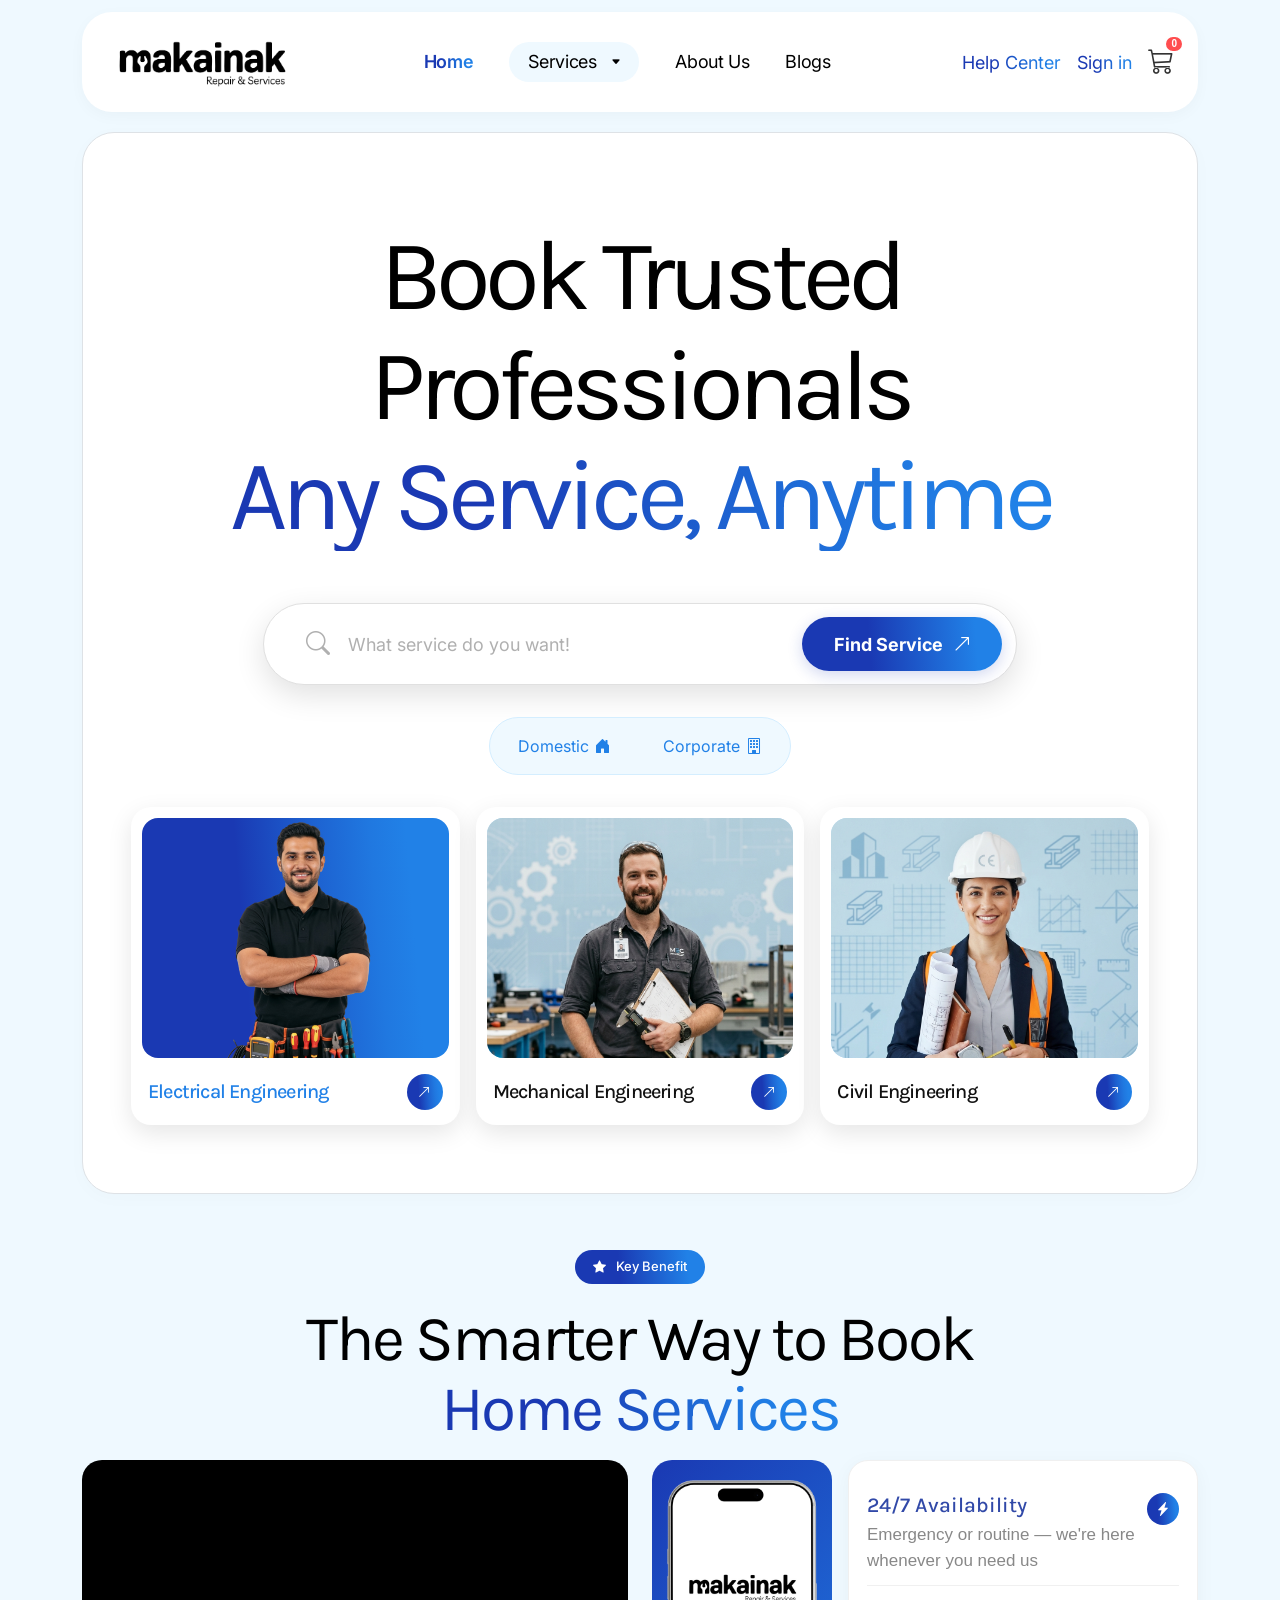
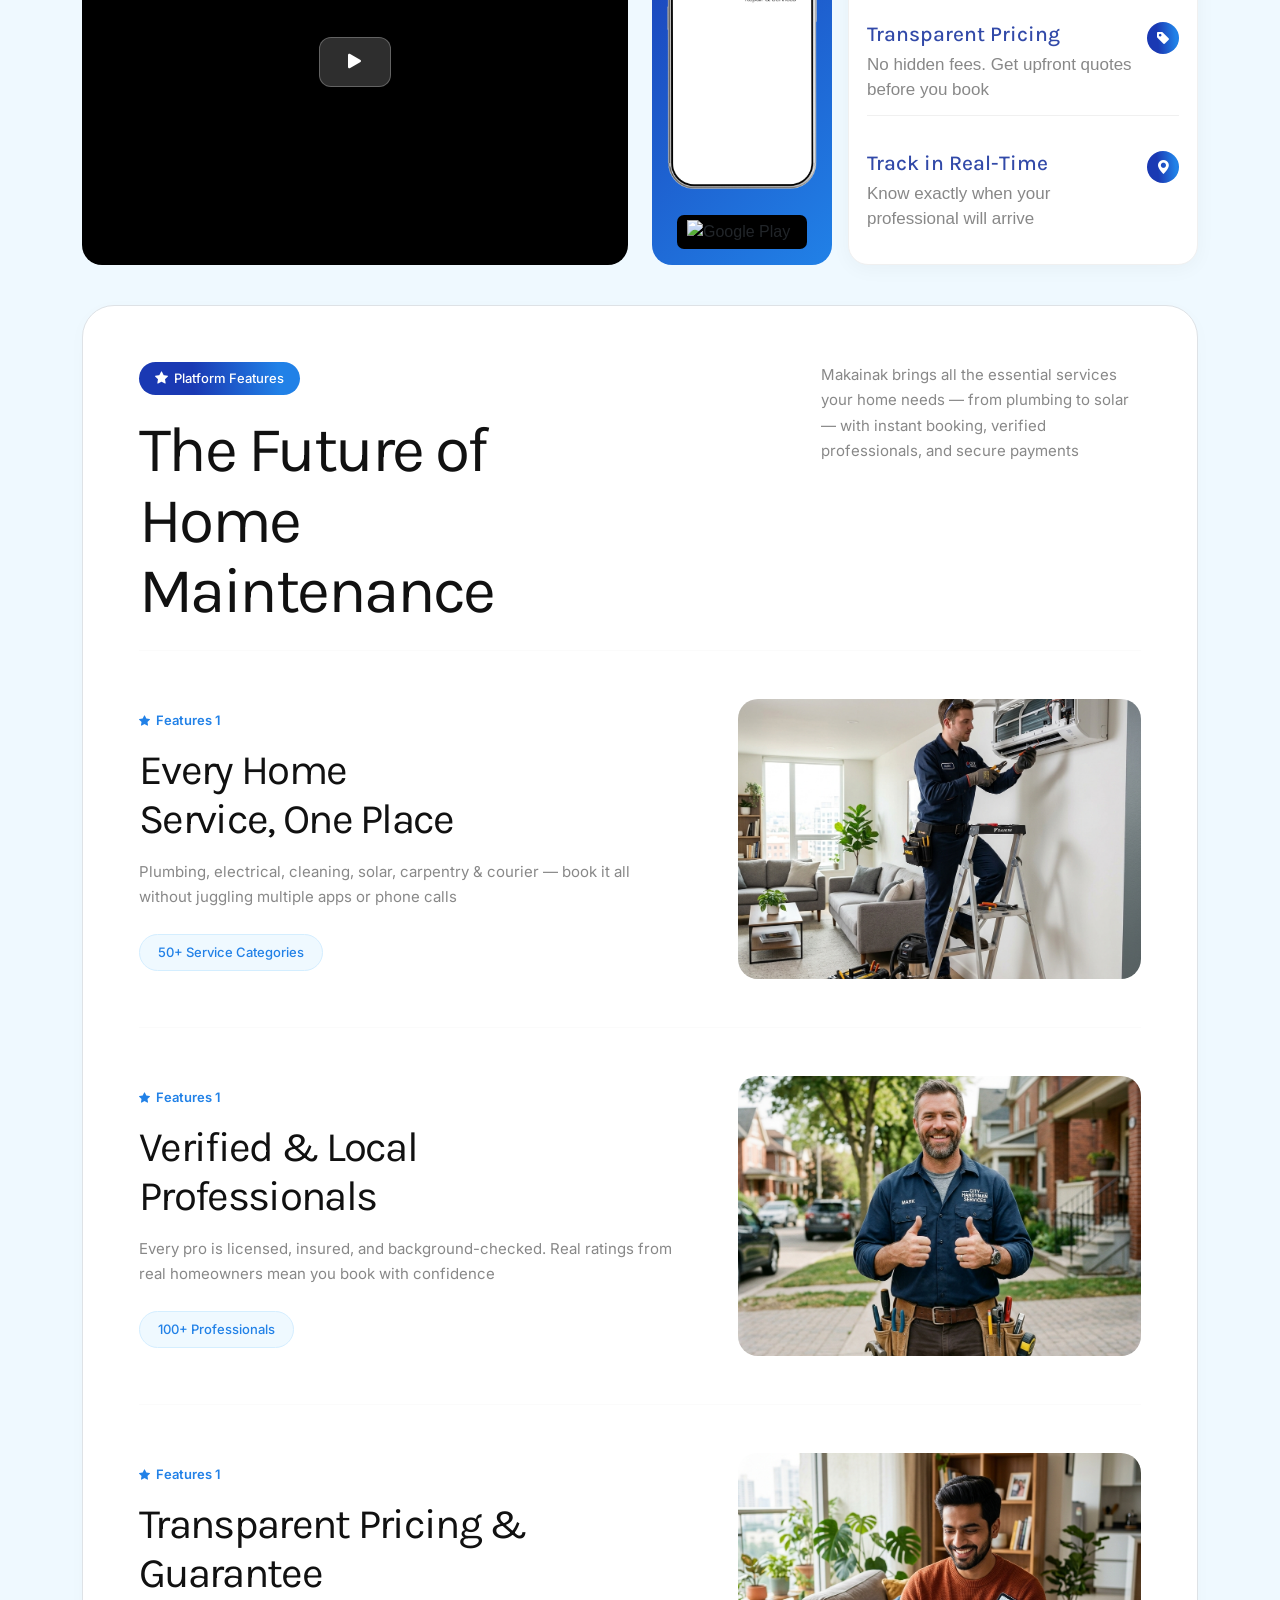
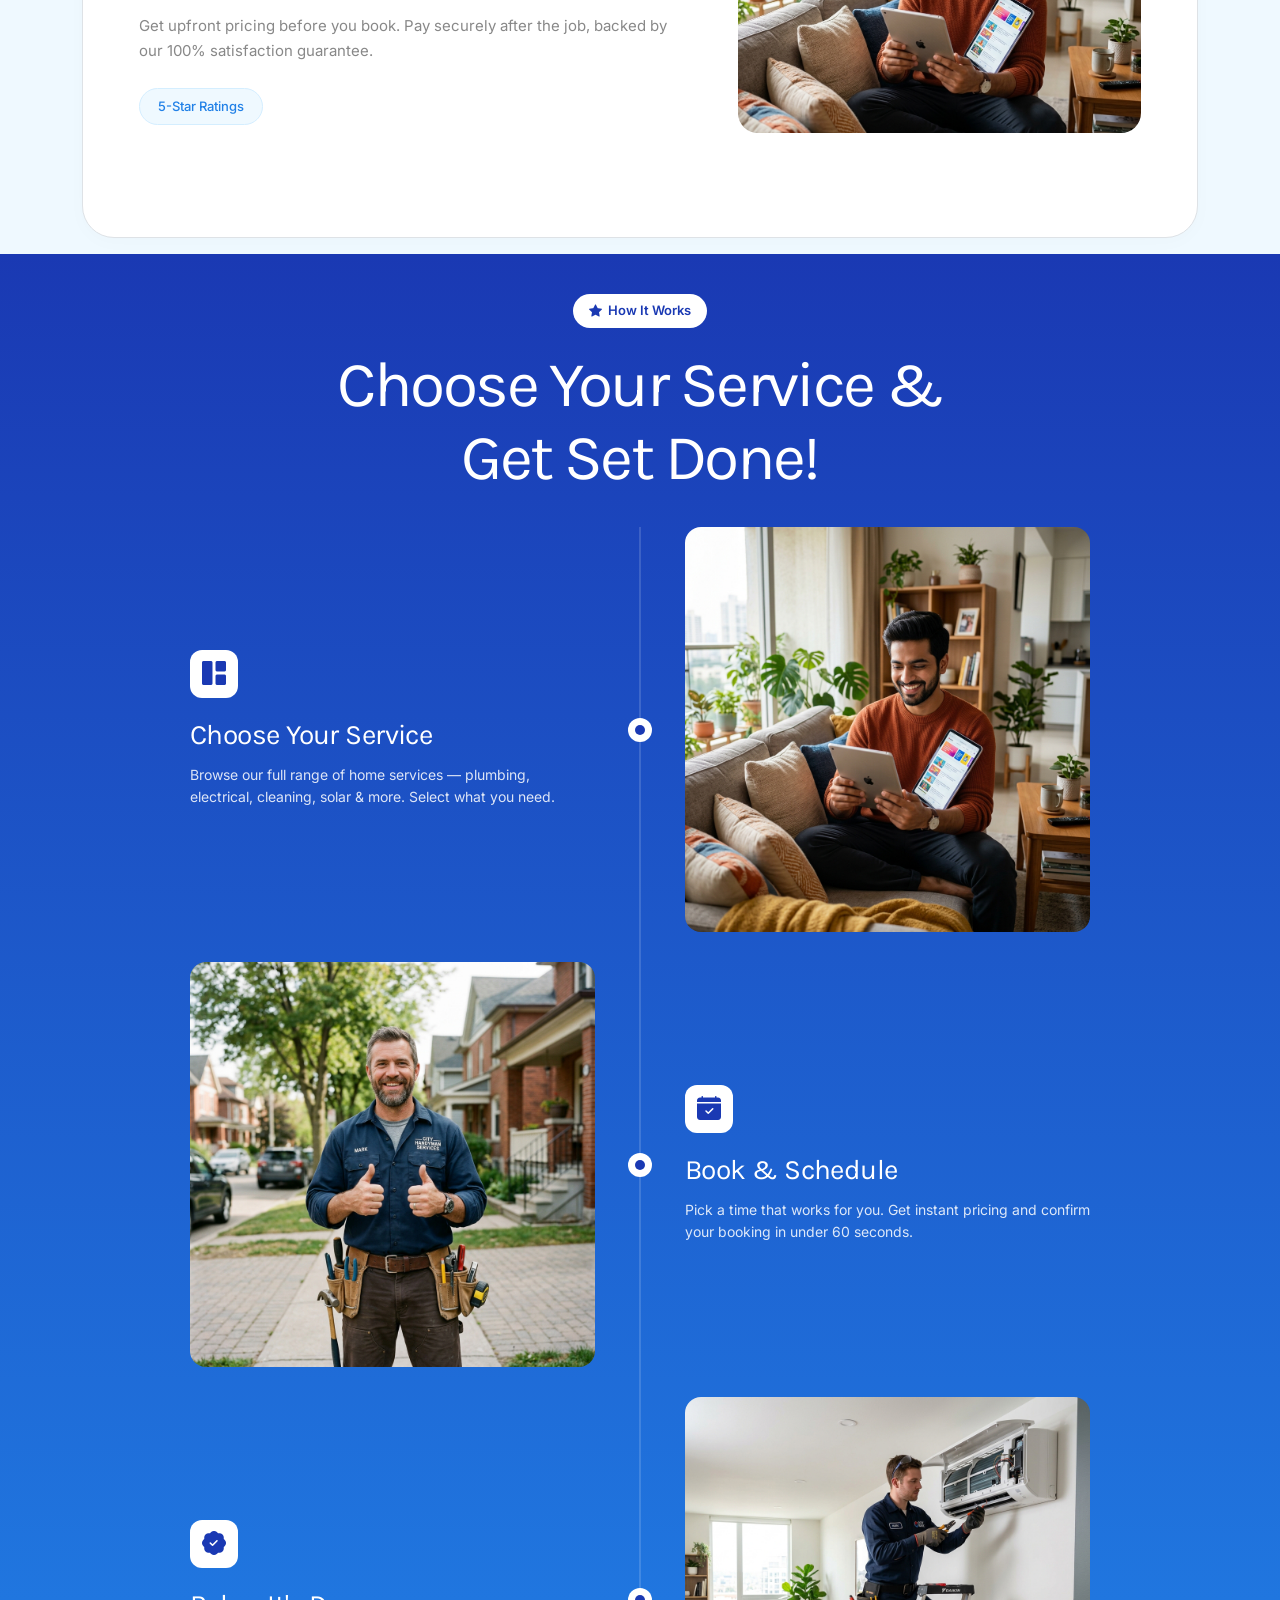
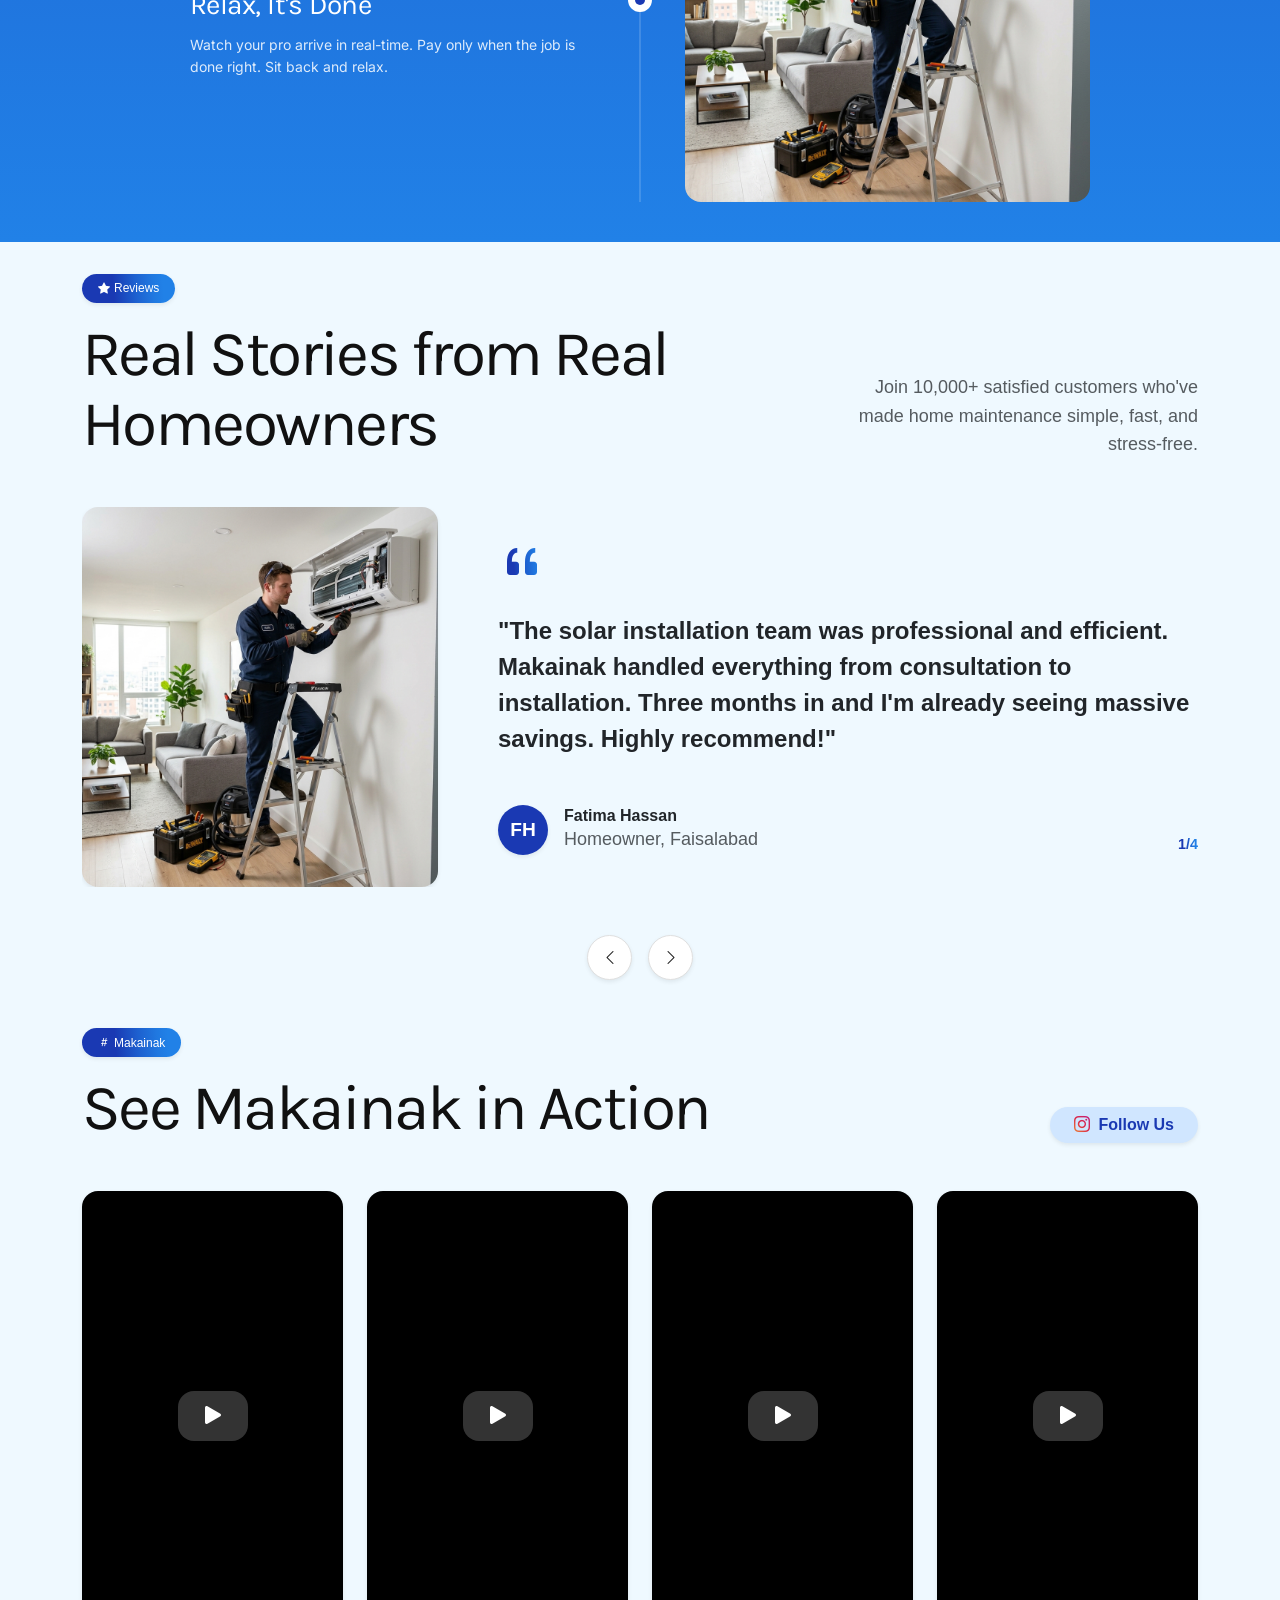
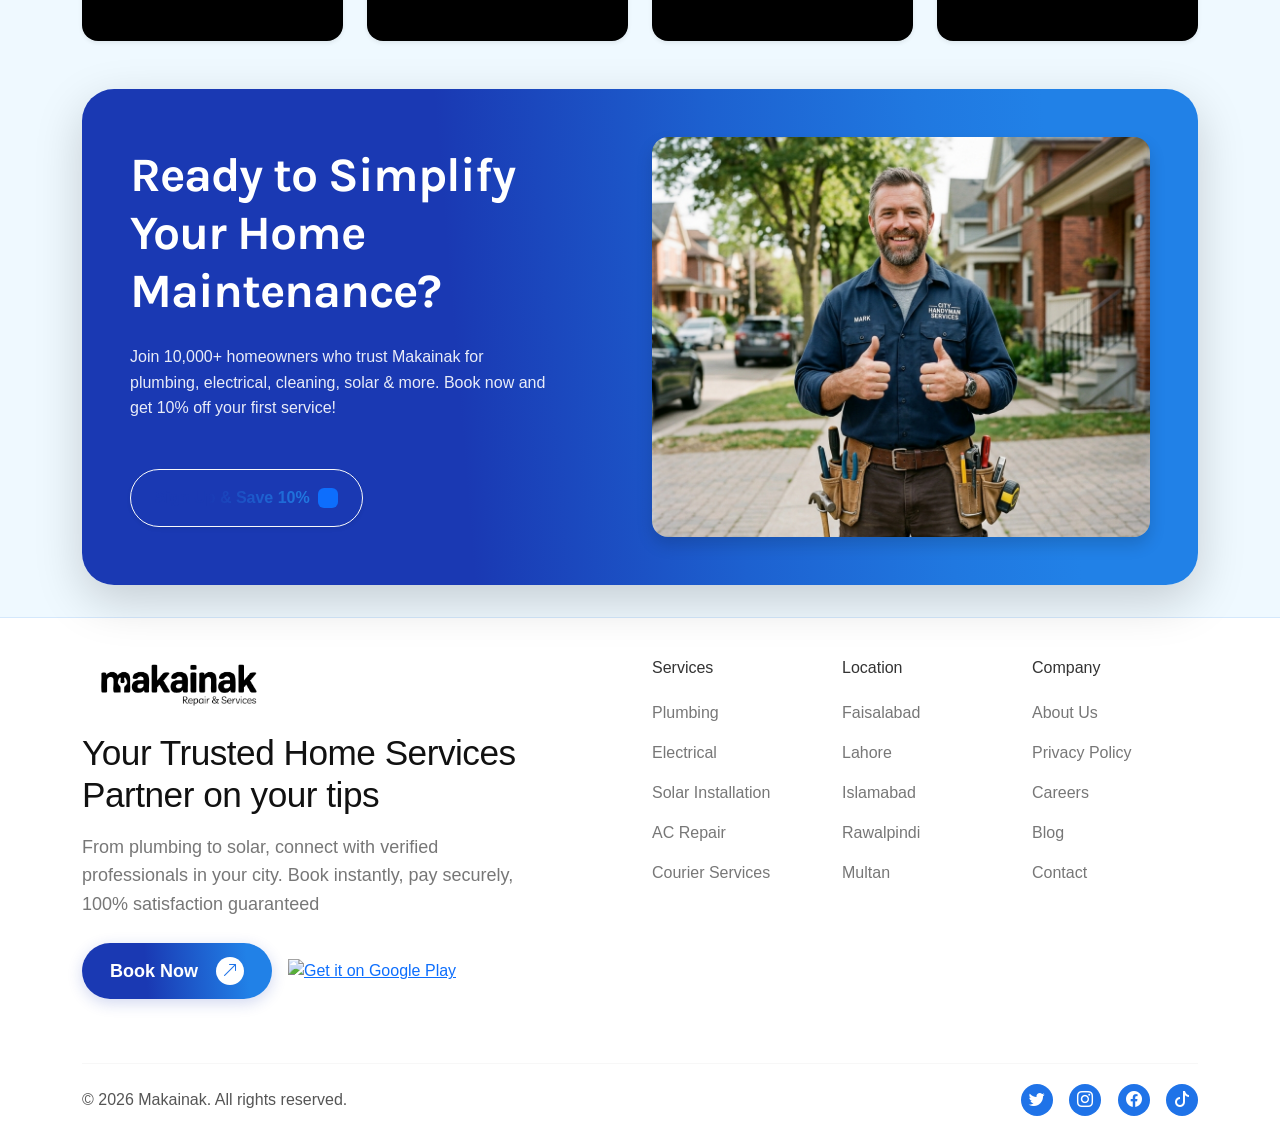
==== commit 1ff494fe: "privacy and policy" ====
--- a/index.html
+++ b/index.html
@@ -110,7 +110,7 @@
 
             <!-- Trust / Legal terms and Support Links -->
             <div class="auth-terms-support">
-              <p class="terms-text">This is a secured 256-bit SSL encrypted connection. By signing in you agree to our <a href="#">Privacy Policy</a> &amp; <a href="#">Terms of Service</a>.</p>
+              <p class="terms-text">This is a secured 256-bit SSL encrypted connection. By signing in you agree to our <a href="privacy-policy.html">Privacy Policy</a> &amp; <a href="#">Terms of Service</a>.</p>
               <p class="support-text">Having trouble? <a href="contact.html">Contact security support</a></p>
             </div>
           </div>
@@ -207,7 +207,7 @@
 
             <!-- Trust / Legal terms and Support Links -->
             <div class="auth-terms-support">
-              <p class="terms-text">This is a secured 256-bit SSL encrypted connection. By signing in you agree to our <a href="#">Privacy Policy</a> &amp; <a href="#">Terms of Service</a>.</p>
+              <p class="terms-text">This is a secured 256-bit SSL encrypted connection. By signing in you agree to our <a href="privacy-policy.html">Privacy Policy</a> &amp; <a href="#">Terms of Service</a>.</p>
               <p class="support-text">Having trouble? <a href="contact.html">Contact security support</a></p>
             </div>
           </div>
@@ -1154,6 +1154,7 @@
               class="toggle-icon d-md-none">+</span></h5>
           <ul class="list-unstyled footer-list">
             <li><a href="about.html" class="text-decoration-none text-reset">About Us</a></li>
+            <li><a href="privacy-policy.html" class="text-decoration-none text-reset">Privacy Policy</a></li>
             <li><a href="careers.html" class="text-decoration-none text-reset">Careers</a></li>
             <li><a href="blog.html" class="text-decoration-none text-reset">Blog</a></li>
             <li><a href="contact.html" class="text-decoration-none text-reset">Contact</a></li>
